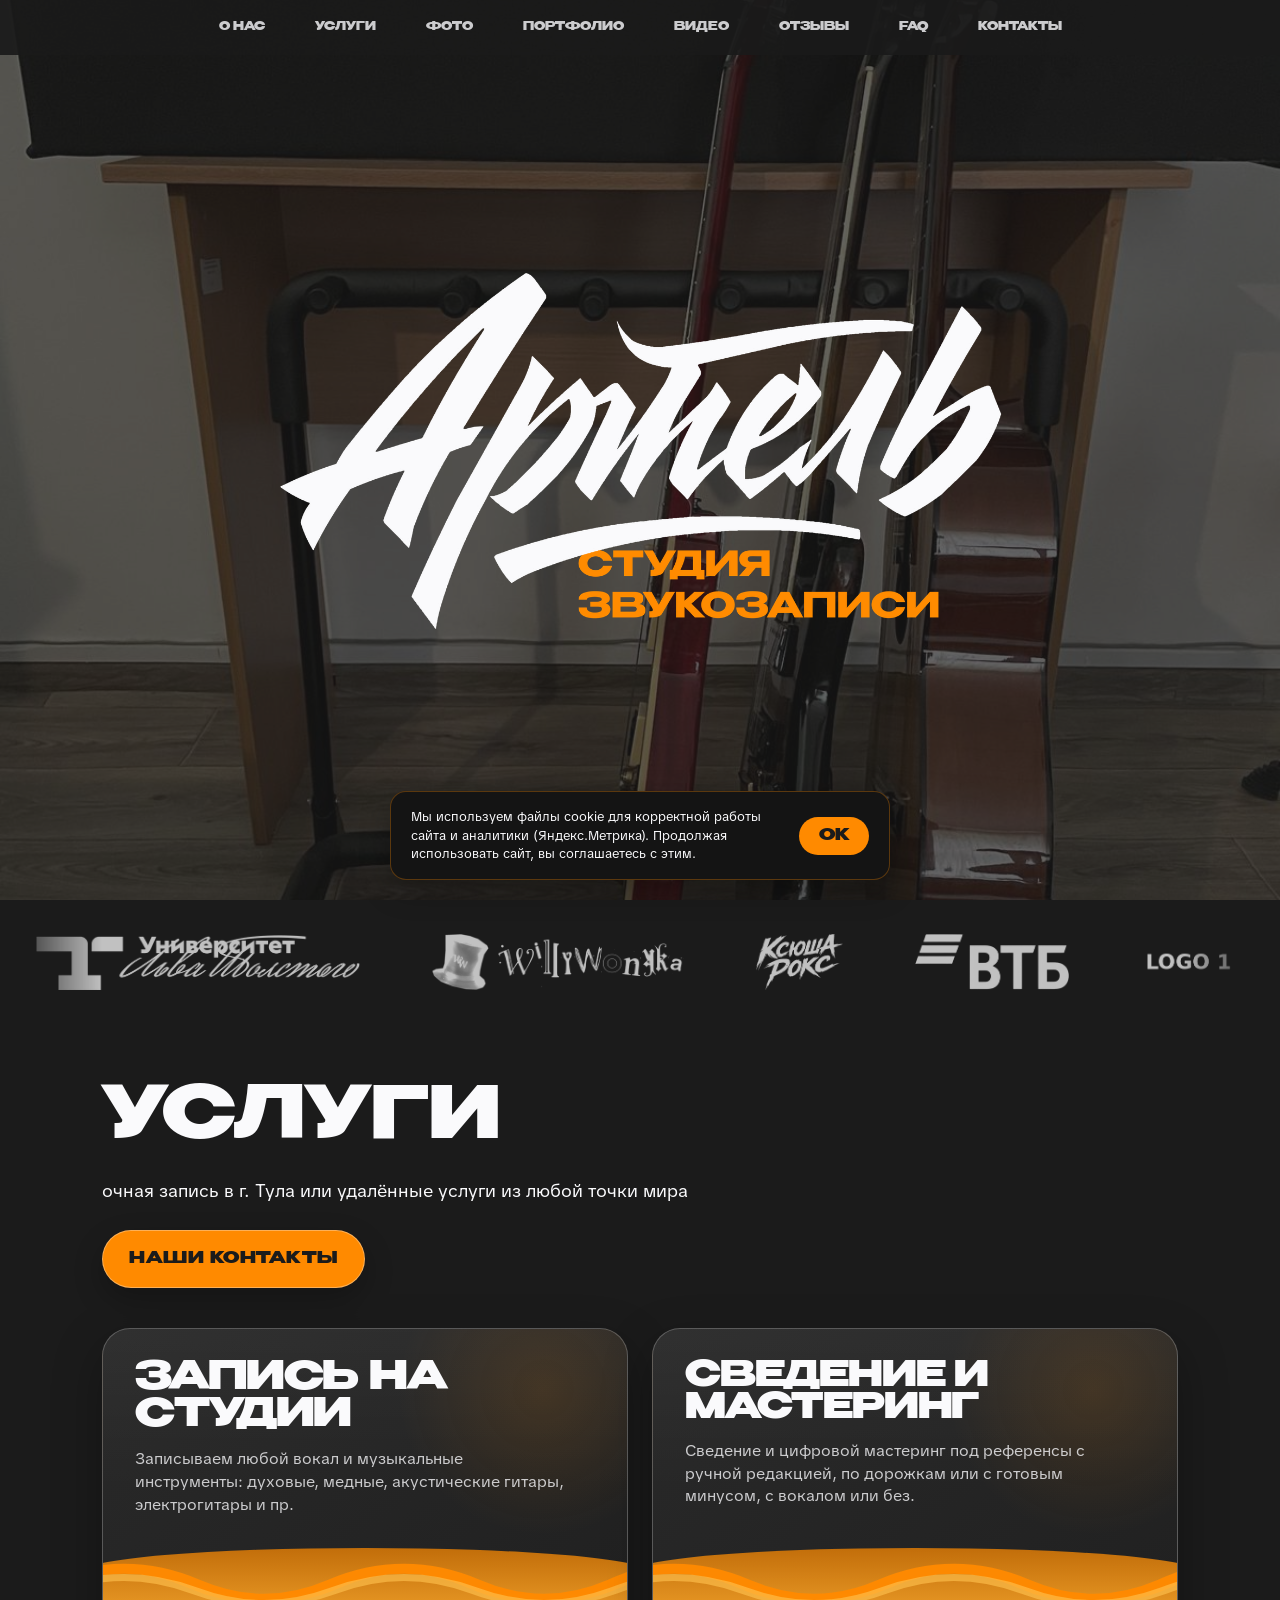
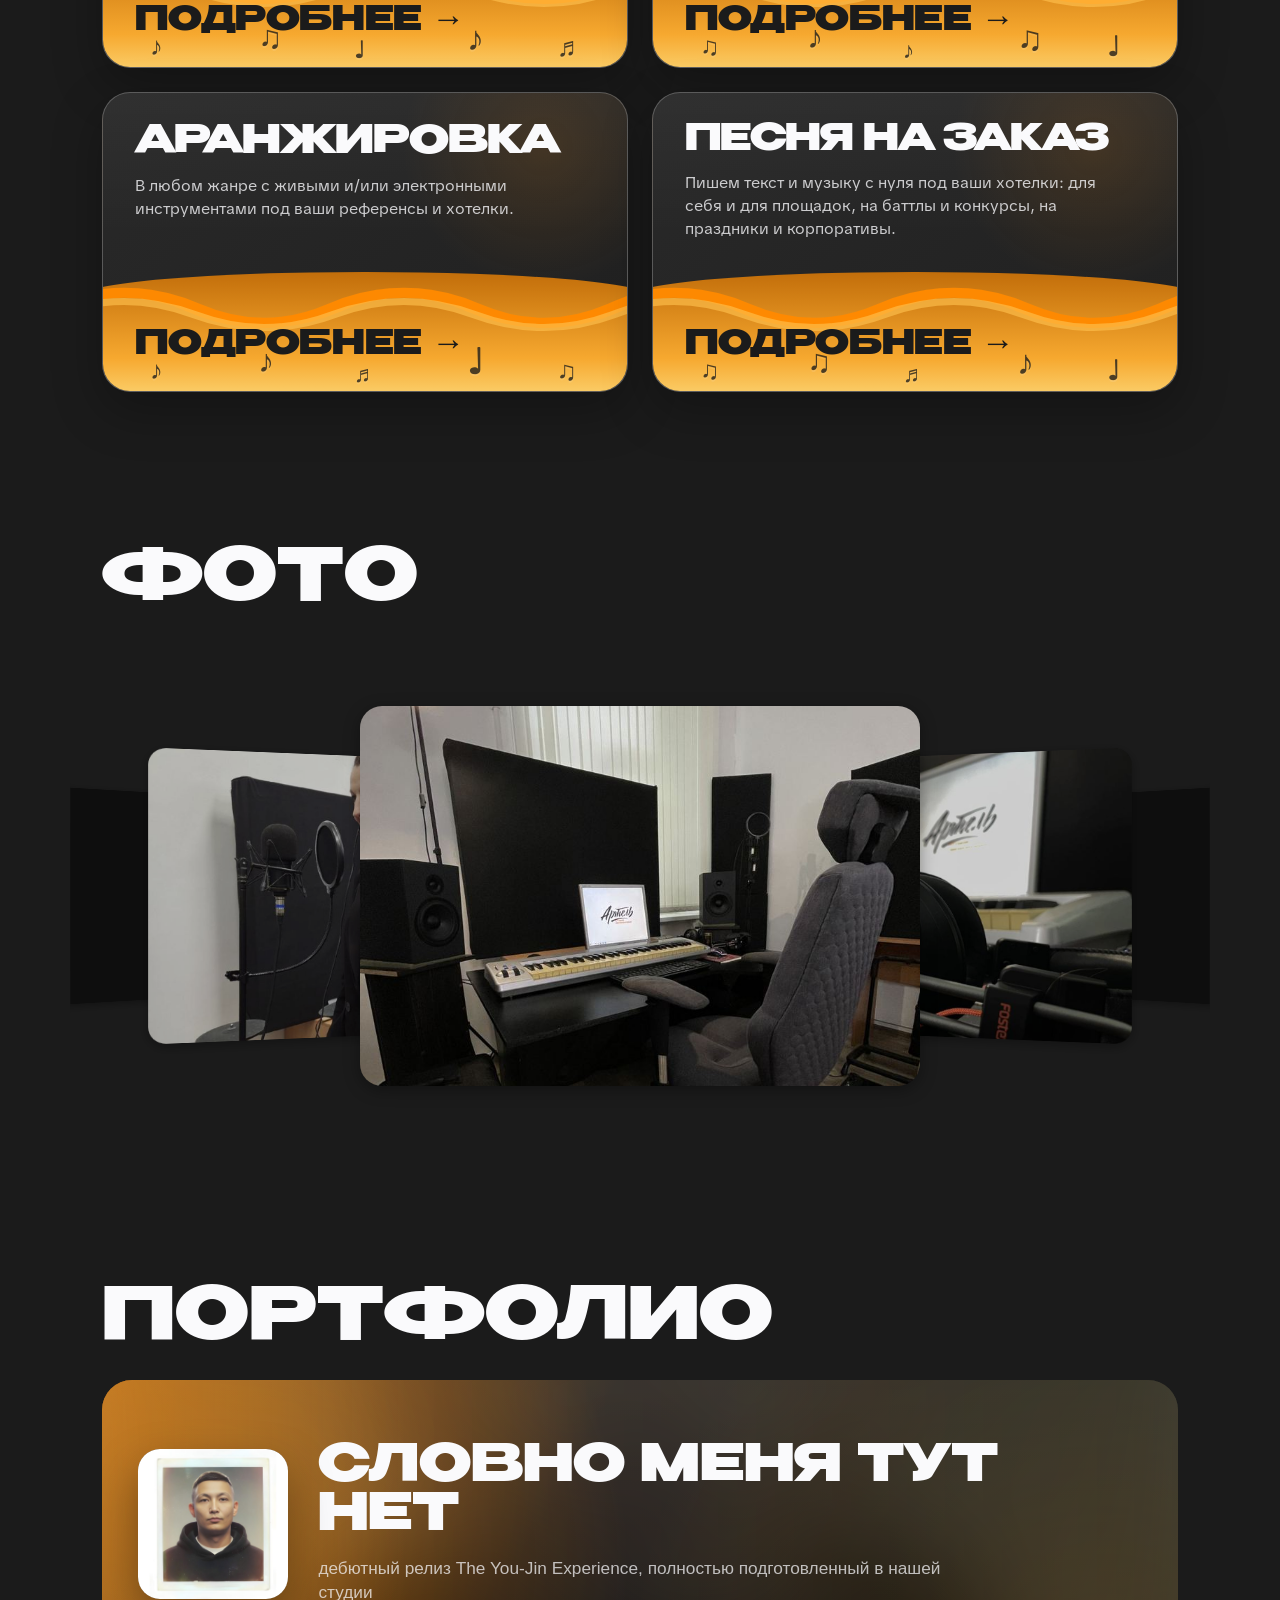
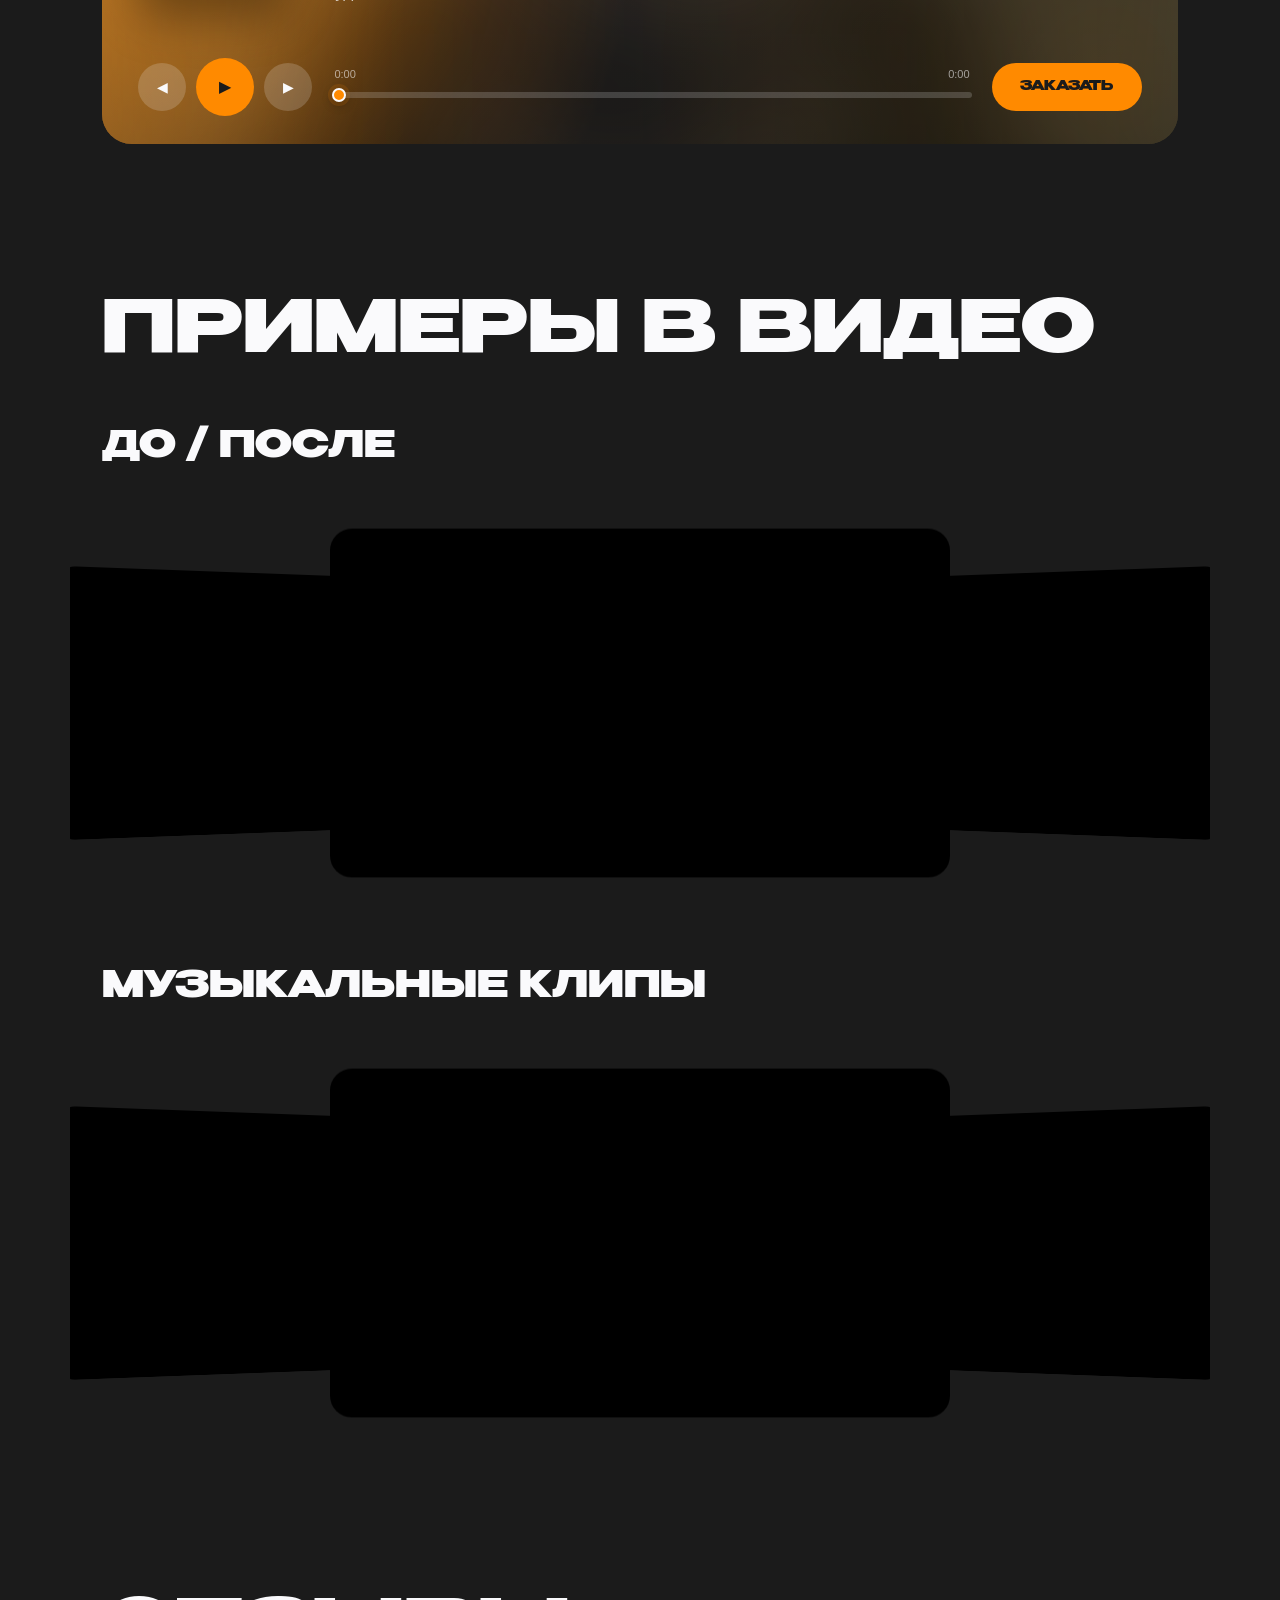
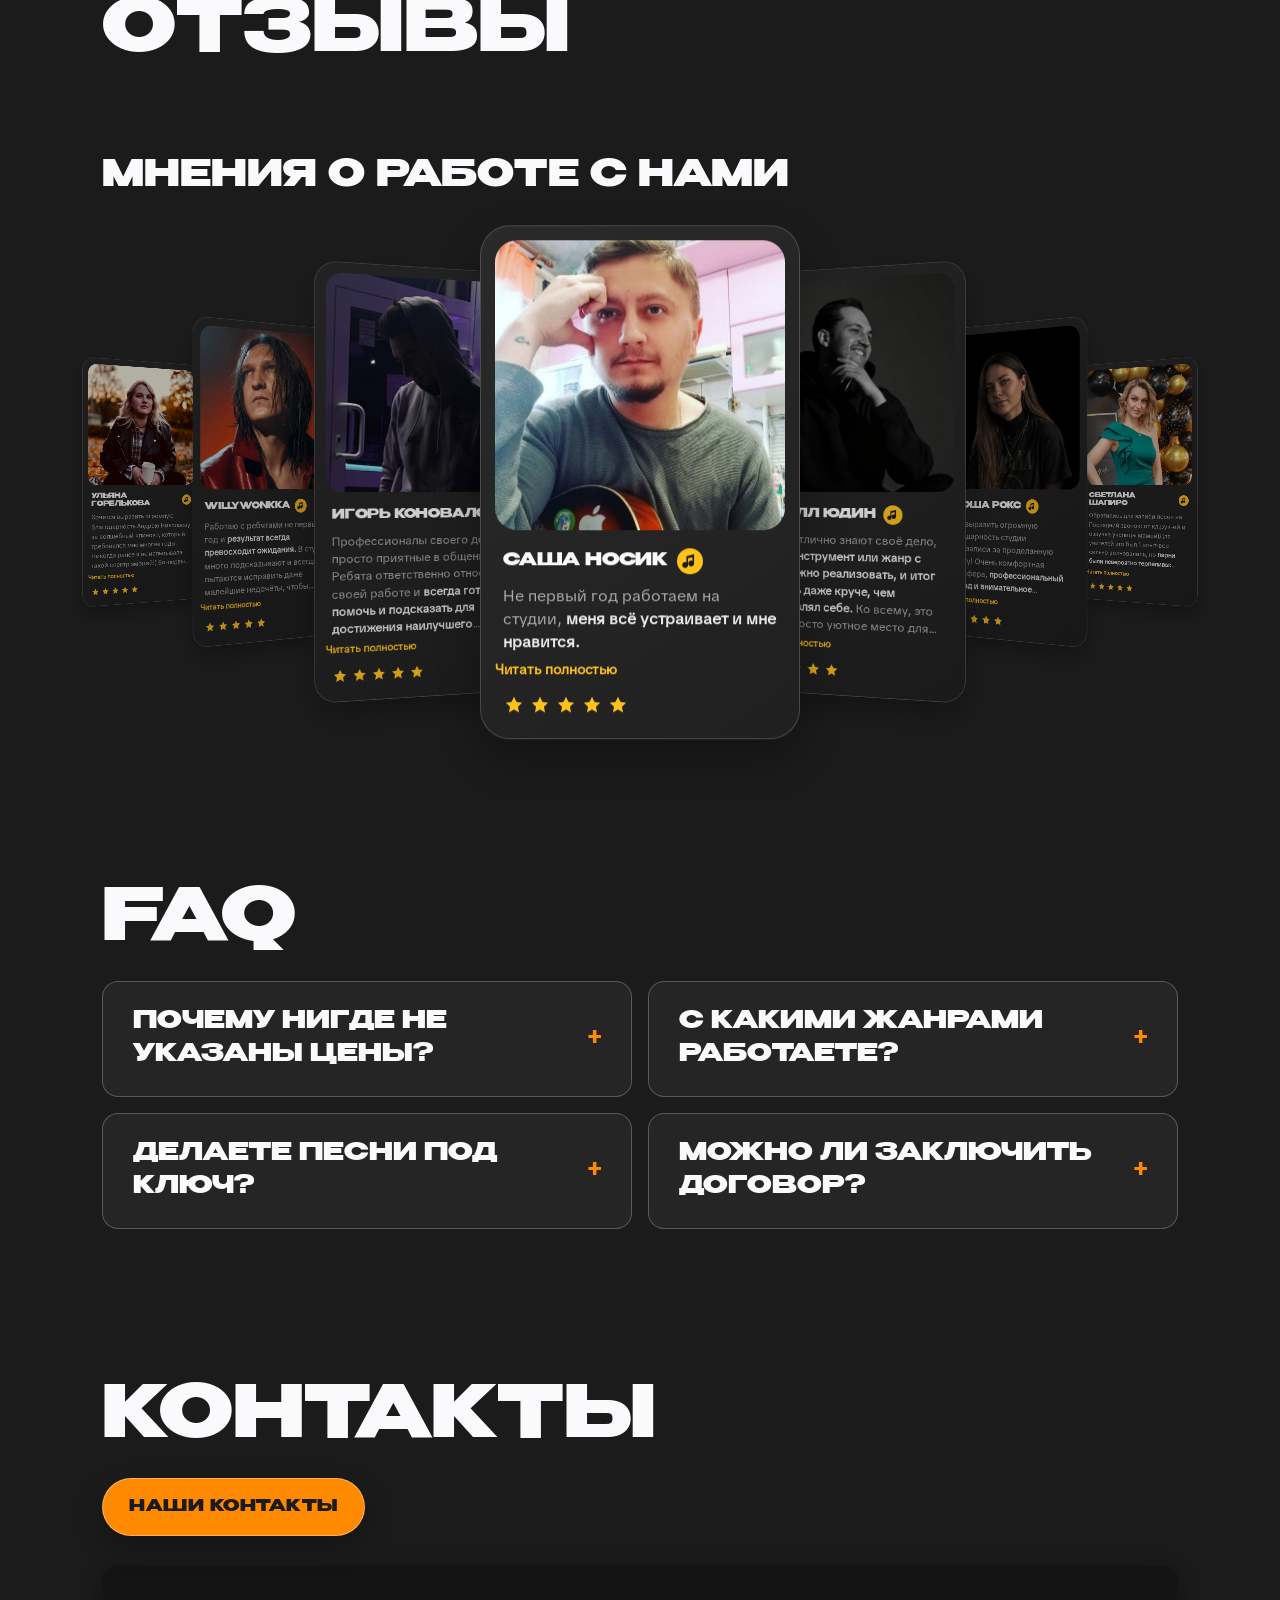
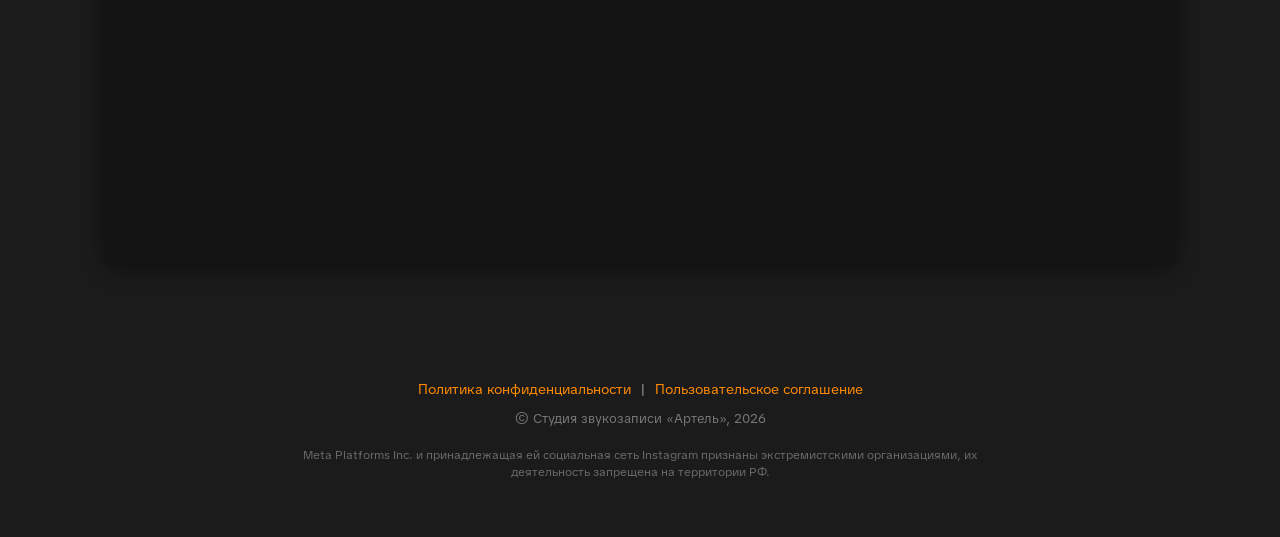
==== index.html @ 9a72ad77 "Фон — слайдер фото вместо видео; аудио грузится только по нажатию; убраны бесконечные анимации свече" ====
<!DOCTYPE html>
<html lang="ru">
<head>
    <meta charset="UTF-8">
    <link rel="icon" type="image/png" href="favicon.png">
    <meta name="viewport" content="width=device-width, initial-scale=1.0">
    
    <title>«Артель» | Студия звукозаписи в Туле — запись, сведение, аранжировка</title>
    <meta name="description" content="Профессиональная студия звукозаписи «Артель» в Туле. Услуги: запись вокала и инструментов, сведение, цифровой мастеринг, аранжировки, песни под ключ. Работаем с 2010 года." />
    <link rel="canonical" href="https://artel-sound.ru/" />

    <meta property="og:title" content="«Артель» | Студия звукозаписи" />
    <meta property="og:description" content="Запись, сведение, цифровой мастеринг, аранжировки и песни под ключ" />
    <meta property="og:image" content="https://artel-sound.ru/assets/img/og-image.jpg" />
    <meta property="og:url" content="https://artel-sound.ru" />
    <meta property="og:type" content="website" />
    <meta property="og:site_name" content="«Артель» | Студия звукозаписи" />
    
    <link rel="stylesheet" href="styles.css?v=20261027b">

    <script type="text/javascript">
        function loadYandexMetrika() {
            (function(m,e,t,r,i,k,a){
                m[i]=m[i]||function(){(m[i].a=m[i].a||[]).push(arguments)};
                m[i].l=1*new Date();
                for (var j = 0; j < document.scripts.length; j++) {if (document.scripts[j].src === r) { return; }}
                k=e.createElement(t),a=e.getElementsByTagName(t)[0],k.async=1,k.src=r,a.parentNode.insertBefore(k,a)
            })(window, document,'script','https://mc.yandex.ru/metrika/tag.js?id=109056207', 'ym');

            ym(109056207, 'init', {ssr:true, webvisor:true, clickmap:true, ecommerce:"dataLayer", referrer: document.referrer, url: location.href, accurateTrackBounce:true, trackLinks:true});
        }
    </script>
    <noscript><div><img src="https://mc.yandex.ru/watch/109056207" style="position:absolute; left:-9999px;" alt="" /></div></noscript>

    <script type="application/ld+json">
    {
      "@context": "https://schema.org",
      "@type": "MusicVenue",
      "name": "Студия звукозаписи «Артель»",
      "description": "Запись вокала и инструментов, сведение, цифровой мастеринг, аранжировки и песни под ключ в Туле.",
      "url": "https://artel-sound.ru",
      "telephone": "+7 (980) 723-23-88",
      "address": {
        "@type": "PostalAddress",
        "addressLocality": "Тула",
        "addressCountry": "RU"
      },
      "priceRange": "₽₽",
      "sameAs": [
        "https://vk.ru/studio_artel_tula",
        "https://www.instagram.com/studio_artel_tula/",
        "https://www.youtube.com/@studio_artel_tula",
        "https://rutube.ru/channel/81429966/"
      ],
      "openingHours": "Mo-Su 09:00-21:00"
    }
    </script>
</head>
<body>
<div class="site-bg-slider" aria-hidden="true"></div>
<div class="site-background-overlay" aria-hidden="true"></div>

<header class="header">
    <div class="header-gradient"></div>
    <div class="burger">☰</div>
    <nav>
        <a href="#aboutme">О НАС</a>
        <a href="#services">УСЛУГИ</a>
        <a href="#photo">ФОТО</a>
        <a href="#portfolio">ПОРТФОЛИО</a>
        <a href="#video">ВИДЕО</a>
        <a href="#reviews">ОТЗЫВЫ</a>
        <a href="#faq">FAQ</a>
        <a href="#contacts">КОНТАКТЫ</a>
    </nav>
</header>

<section id="aboutme" class="hero">
  <img src="assets/logo.png" class="hero-logo" alt="Артель — студия звукозаписи">
  <div class="hero-overlay"></div>


  <div class="hero-bottom-gradient"></div>
</section>

<section class="logos-strip" aria-label="Нам доверяют">
  <div class="logos-marquee">
    <div class="logos-track">
      <div class="logos-set"><img src="assets/img/logos/logo11.png" alt="Университет Льва Толстого" loading="lazy" decoding="async"><img src="assets/img/logos/logo12.png?v=2" alt="WillyWonkka" loading="lazy" decoding="async"><img src="assets/img/logos/logo13.png" alt="Ксюша Рокс" loading="lazy" decoding="async"><img src="assets/img/logos/logo14.png" alt="ВТБ" loading="lazy" decoding="async"><img src="assets/img/logos/logo1.png" alt="Логотип клиента 1" loading="lazy" decoding="async"><img src="assets/img/logos/logo2.png" alt="Логотип клиента 2" loading="lazy" decoding="async"><img src="assets/img/logos/logo3.png" alt="Логотип клиента 3" loading="lazy" decoding="async"><img src="assets/img/logos/logo4.png" alt="Логотип клиента 4" loading="lazy" decoding="async"><img src="assets/img/logos/logo5.png" alt="Логотип клиента 5" loading="lazy" decoding="async"><img src="assets/img/logos/logo6.png" alt="Логотип клиента 6" loading="lazy" decoding="async"><img src="assets/img/logos/logo7.png" alt="Логотип клиента 7" loading="lazy" decoding="async"><img src="assets/img/logos/logo8.png" alt="Логотип клиента 8" loading="lazy" decoding="async"><img src="assets/img/logos/logo9.png" alt="Логотип клиента 9" loading="lazy" decoding="async"><img src="assets/img/logos/logo10.png" alt="Логотип клиента 10" loading="lazy" decoding="async"></div>
      <div class="logos-set" aria-hidden="true"><img src="assets/img/logos/logo11.png" alt="" loading="lazy" decoding="async"><img src="assets/img/logos/logo12.png?v=2" alt="" loading="lazy" decoding="async"><img src="assets/img/logos/logo13.png" alt="" loading="lazy" decoding="async"><img src="assets/img/logos/logo14.png" alt="" loading="lazy" decoding="async"><img src="assets/img/logos/logo1.png" alt="" loading="lazy" decoding="async"><img src="assets/img/logos/logo2.png" alt="" loading="lazy" decoding="async"><img src="assets/img/logos/logo3.png" alt="" loading="lazy" decoding="async"><img src="assets/img/logos/logo4.png" alt="" loading="lazy" decoding="async"><img src="assets/img/logos/logo5.png" alt="" loading="lazy" decoding="async"><img src="assets/img/logos/logo6.png" alt="" loading="lazy" decoding="async"><img src="assets/img/logos/logo7.png" alt="" loading="lazy" decoding="async"><img src="assets/img/logos/logo8.png" alt="" loading="lazy" decoding="async"><img src="assets/img/logos/logo9.png" alt="" loading="lazy" decoding="async"><img src="assets/img/logos/logo10.png" alt="" loading="lazy" decoding="async"></div>
      <div class="logos-set" aria-hidden="true"><img src="assets/img/logos/logo11.png" alt="" loading="lazy" decoding="async"><img src="assets/img/logos/logo12.png?v=2" alt="" loading="lazy" decoding="async"><img src="assets/img/logos/logo13.png" alt="" loading="lazy" decoding="async"><img src="assets/img/logos/logo14.png" alt="" loading="lazy" decoding="async"><img src="assets/img/logos/logo1.png" alt="" loading="lazy" decoding="async"><img src="assets/img/logos/logo2.png" alt="" loading="lazy" decoding="async"><img src="assets/img/logos/logo3.png" alt="" loading="lazy" decoding="async"><img src="assets/img/logos/logo4.png" alt="" loading="lazy" decoding="async"><img src="assets/img/logos/logo5.png" alt="" loading="lazy" decoding="async"><img src="assets/img/logos/logo6.png" alt="" loading="lazy" decoding="async"><img src="assets/img/logos/logo7.png" alt="" loading="lazy" decoding="async"><img src="assets/img/logos/logo8.png" alt="" loading="lazy" decoding="async"><img src="assets/img/logos/logo9.png" alt="" loading="lazy" decoding="async"><img src="assets/img/logos/logo10.png" alt="" loading="lazy" decoding="async"></div>
      <div class="logos-set" aria-hidden="true"><img src="assets/img/logos/logo11.png" alt="" loading="lazy" decoding="async"><img src="assets/img/logos/logo12.png?v=2" alt="" loading="lazy" decoding="async"><img src="assets/img/logos/logo13.png" alt="" loading="lazy" decoding="async"><img src="assets/img/logos/logo14.png" alt="" loading="lazy" decoding="async"><img src="assets/img/logos/logo1.png" alt="" loading="lazy" decoding="async"><img src="assets/img/logos/logo2.png" alt="" loading="lazy" decoding="async"><img src="assets/img/logos/logo3.png" alt="" loading="lazy" decoding="async"><img src="assets/img/logos/logo4.png" alt="" loading="lazy" decoding="async"><img src="assets/img/logos/logo5.png" alt="" loading="lazy" decoding="async"><img src="assets/img/logos/logo6.png" alt="" loading="lazy" decoding="async"><img src="assets/img/logos/logo7.png" alt="" loading="lazy" decoding="async"><img src="assets/img/logos/logo8.png" alt="" loading="lazy" decoding="async"><img src="assets/img/logos/logo9.png" alt="" loading="lazy" decoding="async"><img src="assets/img/logos/logo10.png" alt="" loading="lazy" decoding="async"></div>
      <div class="logos-set" aria-hidden="true"><img src="assets/img/logos/logo11.png" alt="" loading="lazy" decoding="async"><img src="assets/img/logos/logo12.png?v=2" alt="" loading="lazy" decoding="async"><img src="assets/img/logos/logo13.png" alt="" loading="lazy" decoding="async"><img src="assets/img/logos/logo14.png" alt="" loading="lazy" decoding="async"><img src="assets/img/logos/logo1.png" alt="" loading="lazy" decoding="async"><img src="assets/img/logos/logo2.png" alt="" loading="lazy" decoding="async"><img src="assets/img/logos/logo3.png" alt="" loading="lazy" decoding="async"><img src="assets/img/logos/logo4.png" alt="" loading="lazy" decoding="async"><img src="assets/img/logos/logo5.png" alt="" loading="lazy" decoding="async"><img src="assets/img/logos/logo6.png" alt="" loading="lazy" decoding="async"><img src="assets/img/logos/logo7.png" alt="" loading="lazy" decoding="async"><img src="assets/img/logos/logo8.png" alt="" loading="lazy" decoding="async"><img src="assets/img/logos/logo9.png" alt="" loading="lazy" decoding="async"><img src="assets/img/logos/logo10.png" alt="" loading="lazy" decoding="async"></div>
      <div class="logos-set" aria-hidden="true"><img src="assets/img/logos/logo11.png" alt="" loading="lazy" decoding="async"><img src="assets/img/logos/logo12.png?v=2" alt="" loading="lazy" decoding="async"><img src="assets/img/logos/logo13.png" alt="" loading="lazy" decoding="async"><img src="assets/img/logos/logo14.png" alt="" loading="lazy" decoding="async"><img src="assets/img/logos/logo1.png" alt="" loading="lazy" decoding="async"><img src="assets/img/logos/logo2.png" alt="" loading="lazy" decoding="async"><img src="assets/img/logos/logo3.png" alt="" loading="lazy" decoding="async"><img src="assets/img/logos/logo4.png" alt="" loading="lazy" decoding="async"><img src="assets/img/logos/logo5.png" alt="" loading="lazy" decoding="async"><img src="assets/img/logos/logo6.png" alt="" loading="lazy" decoding="async"><img src="assets/img/logos/logo7.png" alt="" loading="lazy" decoding="async"><img src="assets/img/logos/logo8.png" alt="" loading="lazy" decoding="async"><img src="assets/img/logos/logo9.png" alt="" loading="lazy" decoding="async"><img src="assets/img/logos/logo10.png" alt="" loading="lazy" decoding="async"></div>
    </div>
  </div>
</section>

<section id="services" class="studio">
<h2>УСЛУГИ</h2>
<p class="studio-sub">
очная запись в г. Тула или удалённые услуги из любой точки мира
</p>

<div class="contact-order">
  <button class="contact-order-button" type="button" aria-expanded="false" aria-controls="contactOrderSocials1">НАШИ КОНТАКТЫ</button>
  <div class="contact-order-socials" id="contactOrderSocials1" aria-hidden="true">
    <a class="contact-order-social" href="tel:+79807232388" aria-label="Позвонить"><img src="assets/icons/phone.png" alt="Позвонить"></a>
    <a class="contact-order-social" href="https://vk.ru/studio_artel_tula?utm_source=site" target="_blank" rel="noopener" aria-label="ВКонтакте"><img src="assets/icons/vk.png" alt="ВКонтакте"></a>
    <a class="contact-order-social" href="https://rutube.ru/channel/81429966/?utm_source=site" target="_blank" rel="noopener" aria-label="RUTUBE"><img src="assets/icons/rutube.png" alt="RUTUBE"></a>
    <a class="contact-order-social" href="https://t.me/studio_artel_tula?utm_source=site" target="_blank" rel="noopener" aria-label="Telegram"><img src="assets/icons/telegram.png" alt="Telegram"></a>
    <a class="contact-order-social" href="https://www.youtube.com/@studio_artel_tula?utm_source=site" target="_blank" rel="noopener" aria-label="YouTube"><img src="assets/icons/youtube.png" alt="YouTube"></a>
    <a class="contact-order-social" href="https://www.instagram.com/studio_artel_tula/?utm_source=site" target="_blank" rel="noopener" aria-label="Instagram"><img src="assets/icons/instagram.png" alt="Instagram"></a>
  </div>
</div>

<div class="music-cards">
<article class="music-card">
<div class="music-card-copy">
<h3>ЗАПИСЬ НА СТУДИИ</h3>
<p>Записываем любой вокал и музыкальные инструменты: духовые, медные, акустические гитары, электрогитары и пр.</p>
</div>
<a class="music-card-price music-card-price-text music-card-more" href="record.html" target="_blank" rel="noopener">ПОДРОБНЕЕ</a>
<div class="music-music-bed music-music-bed-one" aria-hidden="true">
  <svg class="music-sine-wave" viewBox="0 0 1200 260" preserveAspectRatio="none">
    <path d="M0,145 C90,70 180,70 270,145 S450,220 540,145 S720,70 810,145 S990,220 1080,145 S1170,90 1200,135"></path>
    <path class="music-sine-wave-back" d="M0,170 C90,105 180,105 270,170 S450,235 540,170 S720,105 810,170 S990,235 1080,170 S1170,120 1200,155"></path>
  </svg>
  <span class="music-floating-note note-a n1" aria-hidden="true">♪</span><span class="music-floating-note note-b n2" aria-hidden="true">♫</span><span class="music-floating-note note-c n3" aria-hidden="true">♩</span><span class="music-floating-note note-d n4" aria-hidden="true">♪</span><span class="music-floating-note note-e n5" aria-hidden="true">♬</span>
</div>
</article>
<article class="music-card">
<div class="music-card-copy">
<h3>СВЕДЕНИЕ И МАСТЕРИНГ</h3>
<p>Сведение и цифровой мастеринг под референсы с ручной редакцией, по дорожкам или с готовым минусом, с вокалом или без.</p>
</div>
<a class="music-card-price music-card-price-text music-card-more" href="mixing.html" target="_blank" rel="noopener">ПОДРОБНЕЕ</a>
<div class="music-music-bed music-music-bed-two" aria-hidden="true">
  <svg class="music-sine-wave" viewBox="0 0 1200 260" preserveAspectRatio="none">
    <path d="M0,145 C90,70 180,70 270,145 S450,220 540,145 S720,70 810,145 S990,220 1080,145 S1170,90 1200,135"></path>
    <path class="music-sine-wave-back" d="M0,170 C90,105 180,105 270,170 S450,235 540,170 S720,105 810,170 S990,235 1080,170 S1170,120 1200,155"></path>
  </svg>
  <span class="music-floating-note note-a n1" aria-hidden="true">♫</span><span class="music-floating-note note-c n2" aria-hidden="true">♪</span><span class="music-floating-note note-e n3" aria-hidden="true">♩</span><span class="music-floating-note note-b n4" aria-hidden="true">♪</span><span class="music-floating-note note-d n5" aria-hidden="true">♫</span>
</div>
</article>
<article class="music-card">
<div class="music-card-copy">
<h3>АРАНЖИРОВКА</h3>
<p>В любом жанре с живыми и/или электронными инструментами под ваши референсы и хотелки.</p>
</div>
<a class="music-card-price music-card-price-text music-card-more" href="music.html" target="_blank" rel="noopener">ПОДРОБНЕЕ</a>
<div class="music-music-bed music-music-bed-three" aria-hidden="true">
  <svg class="music-sine-wave" viewBox="0 0 1200 260" preserveAspectRatio="none">
    <path d="M0,145 C90,70 180,70 270,145 S450,220 540,145 S720,70 810,145 S990,220 1080,145 S1170,90 1200,135"></path>
    <path class="music-sine-wave-back" d="M0,170 C90,105 180,105 270,170 S450,235 540,170 S720,105 810,170 S990,235 1080,170 S1170,120 1200,155"></path>
  </svg>
  <span class="music-floating-note note-d n1" aria-hidden="true">♩</span><span class="music-floating-note note-a n2" aria-hidden="true">♪</span><span class="music-floating-note note-e n3" aria-hidden="true">♫</span><span class="music-floating-note note-c n4" aria-hidden="true">♬</span><span class="music-floating-note note-b n5" aria-hidden="true">♪</span>
</div>
</article>
<article class="music-card">
<div class="music-card-copy">
<h3>ПЕСНЯ НА ЗАКАЗ</h3>
<p>Пишем текст и музыку с нуля под ваши хотелки: для себя и для площадок, на баттлы и конкурсы, на праздники и корпоративы.</p>
</div>
<a class="music-card-price music-card-price-text music-card-more" href="song.html" target="_blank" rel="noopener">ПОДРОБНЕЕ</a>
<div class="music-music-bed music-music-bed-four" aria-hidden="true">
  <svg class="music-sine-wave" viewBox="0 0 1200 260" preserveAspectRatio="none">
    <path d="M0,145 C90,70 180,70 270,145 S450,220 540,145 S720,70 810,145 S990,220 1080,145 S1170,90 1200,135"></path>
    <path class="music-sine-wave-back" d="M0,170 C90,105 180,105 270,170 S450,235 540,170 S720,105 810,170 S990,235 1080,170 S1170,120 1200,155"></path>
  </svg>
  <span class="music-floating-note note-b n1" aria-hidden="true">♫</span><span class="music-floating-note note-e n2" aria-hidden="true">♩</span><span class="music-floating-note note-d n3" aria-hidden="true">♪</span><span class="music-floating-note note-a n4" aria-hidden="true">♫</span><span class="music-floating-note note-c n5" aria-hidden="true">♬</span>
</div>
</article>
</div>
</section>

<section id="photo" class="studio photo-section">
  <h2>ФОТО</h2>
  <div class="photo-grid" id="photoGrid">
    <div class="gallery-item"><img src="assets/img/photo/thumbs/photo1.jpg" data-full="assets/img/photo/photo1.jpg" alt="Фото студии 1" loading="lazy" decoding="async"></div>
    <div class="gallery-item"><img src="assets/img/photo/thumbs/photo2.jpg" data-full="assets/img/photo/photo2.jpg" alt="Фото студии 2" loading="lazy" decoding="async"></div>
    <div class="gallery-item"><img src="assets/img/photo/thumbs/photo3.jpg" data-full="assets/img/photo/photo3.jpg" alt="Фото студии 3" loading="lazy" decoding="async"></div>
    <div class="gallery-item"><img src="assets/img/photo/thumbs/photo4.jpg" data-full="assets/img/photo/photo4.jpg" alt="Фото студии 4" loading="lazy" decoding="async"></div>
    <div class="gallery-item"><img src="assets/img/photo/thumbs/photo5.jpg" data-full="assets/img/photo/photo5.jpg" alt="Фото студии 5" loading="lazy" decoding="async"></div>
    <div class="gallery-item"><img src="assets/img/photo/thumbs/photo6.jpg" data-full="assets/img/photo/photo6.jpg" alt="Фото студии 6" loading="lazy" decoding="async"></div>
    <div class="gallery-item"><img src="assets/img/photo/thumbs/photo7.jpg" data-full="assets/img/photo/photo7.jpg" alt="Фото студии 7" loading="lazy" decoding="async"></div>
    <div class="gallery-item"><img src="assets/img/photo/thumbs/photo8.jpg" data-full="assets/img/photo/photo8.jpg" alt="Фото студии 8" loading="lazy" decoding="async"></div>
    <div class="gallery-item"><img src="assets/img/photo/thumbs/photo9.jpg" data-full="assets/img/photo/photo9.jpg" alt="Фото студии 9" loading="lazy" decoding="async"></div>
    <div class="gallery-item"><img src="assets/img/photo/thumbs/photo10.jpg" data-full="assets/img/photo/photo10.jpg" alt="Фото студии 10" loading="lazy" decoding="async"></div>
    <div class="gallery-item"><img src="assets/img/photo/thumbs/photo11.jpg" data-full="assets/img/photo/photo11.jpg" alt="Фото студии 11" loading="lazy" decoding="async"></div>
    <div class="gallery-item"><img src="assets/img/photo/thumbs/photo12.jpg" data-full="assets/img/photo/photo12.jpg" alt="Фото студии 12" loading="lazy" decoding="async"></div>
  </div>
</section>

<section id="portfolio" class="studio portfolio-section">
  <h2>ПОРТФОЛИО</h2>

<div class="artel-case-player" data-audio-player>
      <div class="artel-case-player-bg" aria-hidden="true"></div>
      <canvas class="artel-case-visualizer" data-visualizer aria-hidden="true"></canvas>
      <div class="artel-case-player-main">
        <div class="artel-case-cover-wrap">
          <img class="artel-case-cover" data-track-cover alt="Обложка трека" hidden>
        </div>

        <div class="artel-case-copy">
          <strong class="artel-case-title" data-track-title>Добавьте первый трек</strong>
          <p class="artel-case-description" data-track-description>Укажите MP3, название, описание кейса и квадратную обложку.</p>
        </div>
      </div>

      <div class="artel-case-controls">
        <div class="artel-case-buttons">
          <button class="artel-case-btn" type="button" data-action="prev" aria-label="Предыдущий трек">◀︎</button>
          <button class="artel-case-btn artel-case-play" type="button" data-action="play" aria-label="Воспроизвести">▶︎</button>
          <button class="artel-case-btn" type="button" data-action="next" aria-label="Следующий трек">▶︎</button>
        </div>

        <div class="artel-case-progress-wrap">
          <div class="artel-case-progress-top">
            <span data-current-time>0:00</span>
            <span data-duration>0:00</span>
          </div>
          <input class="artel-case-progress" data-progress type="range" min="0" max="100" value="0" step="0.1" aria-label="Позиция воспроизведения">
        </div>

        <a class="artel-case-order" href="#contacts">ЗАКАЗАТЬ</a>
      </div>

      <audio data-audio preload="none"></audio>
    </div>
</section>

<section id="video" class="studio video-examples-section">
  <h2>ПРИМЕРЫ В ВИДЕО</h2>

  <h3 class="video-subheading">ДО / ПОСЛЕ</h3>
  
  <div class="video-grid">
    <div class="card media-card">
      <div class="media" style="aspect-ratio: 16/9; overflow: hidden; background: #000;">
        <iframe 
          src="https://vk.com/video_ext.php?oid=-229378378&id=456239018&hash=b56d140fa760bc56&hd=4"
          style="width:100%; height:100%; border:0;"
          allow="autoplay; encrypted-media; fullscreen; picture-in-picture; screen-wake-lock;"
          frameborder="0"
          allowfullscreen
          loading="lazy"
        ></iframe>
      </div>
      <h3>ПОП-ТРЕК</h3>
      <p>пример тюнинга вокала</p>
    </div>
    <div class="card media-card">
      <div class="media" style="aspect-ratio: 16/9; overflow: hidden; background: #000;">
        <iframe 
          src="https://vk.com/video_ext.php?oid=-229378378&id=456239019&hash=003deaa9dd0492c7&hd=4"
          style="width:100%; height:100%; border:0;"
          allow="autoplay; encrypted-media; fullscreen; picture-in-picture; screen-wake-lock;"
          frameborder="0"
          allowfullscreen
          loading="lazy"
        ></iframe>
      </div>
      <h3>ПЕСНЯ НА СВАДЬБУ</h3>
      <p>пример сведения песни на свадьбу</p>
    </div>
    <div class="card media-card">
      <div class="media" style="aspect-ratio: 16/9; overflow: hidden; background: #000;">
        <iframe src="https://vk.com/video_ext.php?oid=-229378378&id=456239022&hash=52f53dc1f92c5fae&hd=4" 
                style="width:100%; height:100%; border:0;"
                allow="autoplay; encrypted-media; fullscreen; picture-in-picture; screen-wake-lock;" 
                allowfullscreen 
                loading="lazy"></iframe>
      </div>
      <h3>ЧИСТКА ГОЛОСА ДЛЯ ВИДЕО</h3>
      <p>пример чистки голоса для видео от шумов и эхо</p>
    </div>
    <div class="card media-card">
      <div class="media" style="aspect-ratio: 16/9; overflow: hidden; background: #000;">
        <iframe src="https://vk.com/video_ext.php?oid=-229378378&id=456239021&hash=c5ee6abb9edb3f3f&hd=4" 
                style="width:100%; height:100%; border:0;"
                allow="autoplay; encrypted-media; fullscreen; picture-in-picture; screen-wake-lock;" 
                allowfullscreen 
                loading="lazy"></iframe>
      </div>
      <h3>РЭП-ТРЕК</h3>
      <p>пример тюнинга вокала и сведения рэпа</p>
    </div>
    <div class="card media-card">
      <div class="media" style="aspect-ratio: 16/9; overflow: hidden; background: #000;">
        <iframe src="https://vk.com/video_ext.php?oid=-229378378&id=456239023&hash=10e33a56b7c02353&hd=4" 
                style="width:100%; height:100%; border:0;"
                allow="autoplay; encrypted-media; fullscreen; picture-in-picture; screen-wake-lock;" 
                allowfullscreen 
                loading="lazy"></iframe>
      </div>
      <h3>ПЕСНЯ НА 9 МАЯ</h3>
      <p>пример сведения военной песни на корпоратив</p>
    </div>
    
    <div class="card media-card">
      <div class="media" style="aspect-ratio: 16/9; overflow: hidden; background: #000;">
        <iframe src="https://vk.com/video_ext.php?oid=-229378378&id=456239027&hash=f6919f9e5010b61c&hd=4" 
                style="width:100%; height:100%; border:0;"
                allow="autoplay; encrypted-media; fullscreen; picture-in-picture; screen-wake-lock;" 
                allowfullscreen 
                loading="lazy"></iframe>
      </div>
      <h3>DEEP HOUSE</h3>
      <p>пример аранжировки и сведения в стиле deep house</p>
    </div>
  </div>

  <h3 class="video-subheading" style="margin-top: 60px;">МУЗЫКАЛЬНЫЕ КЛИПЫ</h3>

  
  <div class="video-grid">
    <div class="card media-card">
      <div class="media" style="aspect-ratio: 16/9; overflow: hidden; background: #000;">
        <iframe src="https://vk.com/video_ext.php?oid=-229378378&id=456239087&hash=dab638f5b9341c9d&hd=3" 
                style="width:100%; height:100%; border:0;"
                allow="autoplay; encrypted-media; fullscreen; picture-in-picture; screen-wake-lock;" 
                allowfullscreen 
                loading="lazy"></iframe>
      </div>
      <h3>АНДРЕЙ ТРАБЛ — Дело нескольких минут</h3>
      <p>клип на трек 3 раунда 17 независимого баттла</p>
    </div>
    <div class="card media-card">
      <div class="media" style="aspect-ratio: 16/9; overflow: hidden; background: #000;">
        <iframe src="https://vk.com/video_ext.php?oid=-229378378&id=456239088&hash=cc88788784f8f29c&hd=3" 
                style="width:100%; height:100%; border:0;"
                allow="autoplay; encrypted-media; fullscreen; picture-in-picture; screen-wake-lock;" 
                allowfullscreen 
                loading="lazy"></iframe>
      </div>
      <h3>R1FMABES — КУБОК МЦ SURVIVAL (MAIN EVENT)</h3>
      <p>сводили Владу раунд против SECTOR</p>
    </div>
    <div class="card media-card">
      <div class="media" style="aspect-ratio: 16/9; overflow: hidden; background: #000;">
        <iframe src="https://vk.com/video_ext.php?oid=-229378378&id=456239089&hash=ec18791168e3afab&hd=3" 
                style="width:100%; height:100%; border:0;"
                allow="autoplay; encrypted-media; fullscreen; picture-in-picture; screen-wake-lock;" 
                allowfullscreen 
                loading="lazy"></iframe>
      </div>
      <h3>Университет Льва Толстого</h3>
      <p>делали поздравление с 8 марта ребятам из родного педа</p>
    </div>
    <div class="card media-card">
      <div class="media" style="aspect-ratio: 16/9; overflow: hidden; background: #000;">
        <iframe src="https://vk.com/video_ext.php?oid=-229378378&id=456239090&hash=c040cf8e390e4d54&hd=3" 
                style="width:100%; height:100%; border:0;"
                allow="autoplay; encrypted-media; fullscreen; picture-in-picture; screen-wake-lock;" 
                allowfullscreen 
                loading="lazy"></iframe>
      </div>
      <h3>sashaspoke — CODE: END</h3>
      <p>сведение для экранизации сингла Саши</p>
    </div>
    <div class="card media-card">
      <div class="media" style="aspect-ratio: 16/9; overflow: hidden; background: #000;">
        <iframe src="https://vk.com/video_ext.php?oid=-229378378&id=456239091&hash=8602bdcc2186df25&hd=3" 
                style="width:100%; height:100%; border:0;"
                allow="autoplay; encrypted-media; fullscreen; picture-in-picture; screen-wake-lock;" 
                allowfullscreen 
                loading="lazy"></iframe>
      </div>
      <h3>HEHAWATYCA — SHOOTER</h3>
      <p>cведение для экранизации сингла пацанов</p>
    </div>
    <div class="card media-card">
      <div class="media" style="aspect-ratio: 16/9; overflow: hidden; background: #000;">
        <iframe src="https://vk.com/video_ext.php?oid=-229378378&id=456239092&hash=40850d298d46e4c0&hd=3" 
                style="width:100%; height:100%; border:0;"
                allow="autoplay; encrypted-media; fullscreen; picture-in-picture; screen-wake-lock;" 
                allowfullscreen 
                loading="lazy"></iframe>
      </div>
      <h3>INSTAGIRLS</h3>
      <p>запись и обработка дикторского голоса для онлайн-конкурса</p>
    </div>
  </div>
</section>

<section class="studio" id="reviews">
<h2>ОТЗЫВЫ</h2>

<h3 class="video-subheading rc-heading">МНЕНИЯ О РАБОТЕ С НАМИ</h3>
<div class="cf cf-reviews" data-gap="74">
  <div class="cf-track">
    <article class="rc-card cf-item">
      <img class="rc-photo" src="assets/img/reviews/review1.jpg?v=3" alt="Фото клиента 1" loading="lazy" decoding="async">
      <h3 class="rc-name">Ульяна Горелькова <svg class="rc-note" viewBox="0 0 24 24" aria-hidden="true"><circle cx="12" cy="12" r="12" fill="#ffc21a"/><path d="M15.8 5.5v8.6a2.7 2.7 0 1 1-1.5-2.4V8.3l-4.1 1v6.2a2.7 2.7 0 1 1-1.5-2.4V7.3Z" fill="#1b1b1b"/></svg></h3>
      <p class="rc-text">Хочется выразить огромную благодарность Андрею Николаеву за волшебный «пинок», который требовался мне многие годы. Никогда ранее я не испытывала такой спектр эмоций!) Во-первых, я написала песню, да, сама. Но я умею играть только на клавишах, а мне нужна была аранжировка. <b>Полнейшие гении в лице Андрея и Евгения написали мне музыку с нуля!</b> Ещё находясь на студии, я была в потрясении от того, что происходит, потому что музыка появилась у меня буквально на глазах, учитывая то, что я понятия не имела о том, чего мне хочется слышать в принципе. Во-вторых, атмосфера во время записи. Представьте себе, что вы заходите в гости к лучшим друзьям, которые поддержат и помогут, и словом, и делом. Советую смело обращаться в «Артель», потому что нигде вы такого больше не найдёте. Это я вам говорю. Большое спасибо ребятам за возможность снова почувствовать себя маленькой девочкой, которая написала стихи и хотела воплотить их во что-то дельное. 🫱‍🫲</p>
      <div class="rc-stars" aria-label="Оценка 5 из 5"><svg viewBox="0 0 24 24" aria-hidden="true"><path d="m12 2.8 2.7 5.7 6.2.8-4.6 4.3 1.2 6.2L12 16.7 6.5 19.8l1.2-6.2L3.1 9.3l6.2-.8Z"/></svg><svg viewBox="0 0 24 24" aria-hidden="true"><path d="m12 2.8 2.7 5.7 6.2.8-4.6 4.3 1.2 6.2L12 16.7 6.5 19.8l1.2-6.2L3.1 9.3l6.2-.8Z"/></svg><svg viewBox="0 0 24 24" aria-hidden="true"><path d="m12 2.8 2.7 5.7 6.2.8-4.6 4.3 1.2 6.2L12 16.7 6.5 19.8l1.2-6.2L3.1 9.3l6.2-.8Z"/></svg><svg viewBox="0 0 24 24" aria-hidden="true"><path d="m12 2.8 2.7 5.7 6.2.8-4.6 4.3 1.2 6.2L12 16.7 6.5 19.8l1.2-6.2L3.1 9.3l6.2-.8Z"/></svg><svg viewBox="0 0 24 24" aria-hidden="true"><path d="m12 2.8 2.7 5.7 6.2.8-4.6 4.3 1.2 6.2L12 16.7 6.5 19.8l1.2-6.2L3.1 9.3l6.2-.8Z"/></svg></div>
    </article>
    <article class="rc-card cf-item">
      <img class="rc-photo" src="assets/img/reviews/review2.jpg?v=2" alt="Фото клиента 2" loading="lazy" decoding="async">
      <h3 class="rc-name">WillyWonkka <svg class="rc-note" viewBox="0 0 24 24" aria-hidden="true"><circle cx="12" cy="12" r="12" fill="#ffc21a"/><path d="M15.8 5.5v8.6a2.7 2.7 0 1 1-1.5-2.4V8.3l-4.1 1v6.2a2.7 2.7 0 1 1-1.5-2.4V7.3Z" fill="#1b1b1b"/></svg></h3>
      <p class="rc-text">Работаю с ребятами не первый год и <b>результат всегда превосходит ожидания.</b> В студии много подсказывают и всегда пытаются исправить даже малейшие недочёты, чтобы конечный результат был максимального уровня</p>
      <div class="rc-stars" aria-label="Оценка 5 из 5"><svg viewBox="0 0 24 24" aria-hidden="true"><path d="m12 2.8 2.7 5.7 6.2.8-4.6 4.3 1.2 6.2L12 16.7 6.5 19.8l1.2-6.2L3.1 9.3l6.2-.8Z"/></svg><svg viewBox="0 0 24 24" aria-hidden="true"><path d="m12 2.8 2.7 5.7 6.2.8-4.6 4.3 1.2 6.2L12 16.7 6.5 19.8l1.2-6.2L3.1 9.3l6.2-.8Z"/></svg><svg viewBox="0 0 24 24" aria-hidden="true"><path d="m12 2.8 2.7 5.7 6.2.8-4.6 4.3 1.2 6.2L12 16.7 6.5 19.8l1.2-6.2L3.1 9.3l6.2-.8Z"/></svg><svg viewBox="0 0 24 24" aria-hidden="true"><path d="m12 2.8 2.7 5.7 6.2.8-4.6 4.3 1.2 6.2L12 16.7 6.5 19.8l1.2-6.2L3.1 9.3l6.2-.8Z"/></svg><svg viewBox="0 0 24 24" aria-hidden="true"><path d="m12 2.8 2.7 5.7 6.2.8-4.6 4.3 1.2 6.2L12 16.7 6.5 19.8l1.2-6.2L3.1 9.3l6.2-.8Z"/></svg></div>
    </article>
    <article class="rc-card cf-item">
      <img class="rc-photo" src="assets/img/reviews/review3.jpg?v=2" alt="Фото клиента 3" loading="lazy" decoding="async">
      <h3 class="rc-name">Игорь Коновалов <svg class="rc-note" viewBox="0 0 24 24" aria-hidden="true"><circle cx="12" cy="12" r="12" fill="#ffc21a"/><path d="M15.8 5.5v8.6a2.7 2.7 0 1 1-1.5-2.4V8.3l-4.1 1v6.2a2.7 2.7 0 1 1-1.5-2.4V7.3Z" fill="#1b1b1b"/></svg></h3>
      <p class="rc-text">Профессионалы своего дела и просто приятные в общении люди. Ребята ответственно относятся к своей работе и <b>всегда готовы помочь и подсказать для достижения наилучшего результата.</b> Большое спасибо!</p>
      <div class="rc-stars" aria-label="Оценка 5 из 5"><svg viewBox="0 0 24 24" aria-hidden="true"><path d="m12 2.8 2.7 5.7 6.2.8-4.6 4.3 1.2 6.2L12 16.7 6.5 19.8l1.2-6.2L3.1 9.3l6.2-.8Z"/></svg><svg viewBox="0 0 24 24" aria-hidden="true"><path d="m12 2.8 2.7 5.7 6.2.8-4.6 4.3 1.2 6.2L12 16.7 6.5 19.8l1.2-6.2L3.1 9.3l6.2-.8Z"/></svg><svg viewBox="0 0 24 24" aria-hidden="true"><path d="m12 2.8 2.7 5.7 6.2.8-4.6 4.3 1.2 6.2L12 16.7 6.5 19.8l1.2-6.2L3.1 9.3l6.2-.8Z"/></svg><svg viewBox="0 0 24 24" aria-hidden="true"><path d="m12 2.8 2.7 5.7 6.2.8-4.6 4.3 1.2 6.2L12 16.7 6.5 19.8l1.2-6.2L3.1 9.3l6.2-.8Z"/></svg><svg viewBox="0 0 24 24" aria-hidden="true"><path d="m12 2.8 2.7 5.7 6.2.8-4.6 4.3 1.2 6.2L12 16.7 6.5 19.8l1.2-6.2L3.1 9.3l6.2-.8Z"/></svg></div>
    </article>
    <article class="rc-card cf-item">
      <img class="rc-photo" src="assets/img/reviews/review4.jpg?v=2" alt="Фото клиента 4" loading="lazy" decoding="async">
      <h3 class="rc-name">Саша Носик <svg class="rc-note" viewBox="0 0 24 24" aria-hidden="true"><circle cx="12" cy="12" r="12" fill="#ffc21a"/><path d="M15.8 5.5v8.6a2.7 2.7 0 1 1-1.5-2.4V8.3l-4.1 1v6.2a2.7 2.7 0 1 1-1.5-2.4V7.3Z" fill="#1b1b1b"/></svg></h3>
      <p class="rc-text">Не первый год работаем на студии, <b>меня всё устраивает и мне нравится.</b></p>
      <div class="rc-stars" aria-label="Оценка 5 из 5"><svg viewBox="0 0 24 24" aria-hidden="true"><path d="m12 2.8 2.7 5.7 6.2.8-4.6 4.3 1.2 6.2L12 16.7 6.5 19.8l1.2-6.2L3.1 9.3l6.2-.8Z"/></svg><svg viewBox="0 0 24 24" aria-hidden="true"><path d="m12 2.8 2.7 5.7 6.2.8-4.6 4.3 1.2 6.2L12 16.7 6.5 19.8l1.2-6.2L3.1 9.3l6.2-.8Z"/></svg><svg viewBox="0 0 24 24" aria-hidden="true"><path d="m12 2.8 2.7 5.7 6.2.8-4.6 4.3 1.2 6.2L12 16.7 6.5 19.8l1.2-6.2L3.1 9.3l6.2-.8Z"/></svg><svg viewBox="0 0 24 24" aria-hidden="true"><path d="m12 2.8 2.7 5.7 6.2.8-4.6 4.3 1.2 6.2L12 16.7 6.5 19.8l1.2-6.2L3.1 9.3l6.2-.8Z"/></svg><svg viewBox="0 0 24 24" aria-hidden="true"><path d="m12 2.8 2.7 5.7 6.2.8-4.6 4.3 1.2 6.2L12 16.7 6.5 19.8l1.2-6.2L3.1 9.3l6.2-.8Z"/></svg></div>
    </article>
    <article class="rc-card cf-item">
      <img class="rc-photo" src="assets/img/reviews/review6.jpg?v=3" alt="Фото клиента 6" loading="lazy" decoding="async">
      <h3 class="rc-name">Кирилл Юдин <svg class="rc-note" viewBox="0 0 24 24" aria-hidden="true"><circle cx="12" cy="12" r="12" fill="#ffc21a"/><path d="M15.8 5.5v8.6a2.7 2.7 0 1 1-1.5-2.4V8.3l-4.1 1v6.2a2.7 2.7 0 1 1-1.5-2.4V7.3Z" fill="#1b1b1b"/></svg></h3>
      <p class="rc-text">Ребята отлично знают своё дело, <b>любой инструмент или жанр с ними можно реализовать, и итог получить даже круче, чем представлял себе.</b> Ко всему, это ещё и просто уютное место для творческих людей!</p>
      <div class="rc-stars" aria-label="Оценка 5 из 5"><svg viewBox="0 0 24 24" aria-hidden="true"><path d="m12 2.8 2.7 5.7 6.2.8-4.6 4.3 1.2 6.2L12 16.7 6.5 19.8l1.2-6.2L3.1 9.3l6.2-.8Z"/></svg><svg viewBox="0 0 24 24" aria-hidden="true"><path d="m12 2.8 2.7 5.7 6.2.8-4.6 4.3 1.2 6.2L12 16.7 6.5 19.8l1.2-6.2L3.1 9.3l6.2-.8Z"/></svg><svg viewBox="0 0 24 24" aria-hidden="true"><path d="m12 2.8 2.7 5.7 6.2.8-4.6 4.3 1.2 6.2L12 16.7 6.5 19.8l1.2-6.2L3.1 9.3l6.2-.8Z"/></svg><svg viewBox="0 0 24 24" aria-hidden="true"><path d="m12 2.8 2.7 5.7 6.2.8-4.6 4.3 1.2 6.2L12 16.7 6.5 19.8l1.2-6.2L3.1 9.3l6.2-.8Z"/></svg><svg viewBox="0 0 24 24" aria-hidden="true"><path d="m12 2.8 2.7 5.7 6.2.8-4.6 4.3 1.2 6.2L12 16.7 6.5 19.8l1.2-6.2L3.1 9.3l6.2-.8Z"/></svg></div>
    </article>
    <article class="rc-card cf-item">
      <img class="rc-photo" src="assets/img/reviews/review7.jpg?v=3" alt="Фото клиента 7" loading="lazy" decoding="async">
      <h3 class="rc-name">Ксюша Рокс <svg class="rc-note" viewBox="0 0 24 24" aria-hidden="true"><circle cx="12" cy="12" r="12" fill="#ffc21a"/><path d="M15.8 5.5v8.6a2.7 2.7 0 1 1-1.5-2.4V8.3l-4.1 1v6.2a2.7 2.7 0 1 1-1.5-2.4V7.3Z" fill="#1b1b1b"/></svg></h3>
      <p class="rc-text">Хочу выразить огромную благодарность студии звукозаписи за проделанную работу! Очень комфортная атмосфера, <b>профессиональный подход и внимательное отношение к деталям.</b> С вами было легко и спокойно работать — чувствуется, что вы действительно любите своё дело и переживаете за результат. С радостью вернусь снова!</p>
      <div class="rc-stars" aria-label="Оценка 5 из 5"><svg viewBox="0 0 24 24" aria-hidden="true"><path d="m12 2.8 2.7 5.7 6.2.8-4.6 4.3 1.2 6.2L12 16.7 6.5 19.8l1.2-6.2L3.1 9.3l6.2-.8Z"/></svg><svg viewBox="0 0 24 24" aria-hidden="true"><path d="m12 2.8 2.7 5.7 6.2.8-4.6 4.3 1.2 6.2L12 16.7 6.5 19.8l1.2-6.2L3.1 9.3l6.2-.8Z"/></svg><svg viewBox="0 0 24 24" aria-hidden="true"><path d="m12 2.8 2.7 5.7 6.2.8-4.6 4.3 1.2 6.2L12 16.7 6.5 19.8l1.2-6.2L3.1 9.3l6.2-.8Z"/></svg><svg viewBox="0 0 24 24" aria-hidden="true"><path d="m12 2.8 2.7 5.7 6.2.8-4.6 4.3 1.2 6.2L12 16.7 6.5 19.8l1.2-6.2L3.1 9.3l6.2-.8Z"/></svg><svg viewBox="0 0 24 24" aria-hidden="true"><path d="m12 2.8 2.7 5.7 6.2.8-4.6 4.3 1.2 6.2L12 16.7 6.5 19.8l1.2-6.2L3.1 9.3l6.2-.8Z"/></svg></div>
    </article>
    <article class="rc-card cf-item">
      <img class="rc-photo" src="assets/img/reviews/review5.jpg?v=3" alt="Фото клиента 5" loading="lazy" decoding="async">
      <h3 class="rc-name">Светлана Шапиро <svg class="rc-note" viewBox="0 0 24 24" aria-hidden="true"><circle cx="12" cy="12" r="12" fill="#ffc21a"/><path d="M15.8 5.5v8.6a2.7 2.7 0 1 1-1.5-2.4V8.3l-4.1 1v6.2a2.7 2.7 0 1 1-1.5-2.4V7.3Z" fill="#1b1b1b"/></svg></h3>
      <p class="rc-text">Обратились для записи песен на Последний звонок: от кл.рук-ей и озвучка ученицы мамой)Для учителей это был 1 опыт-все сильно волновались, но <b>парни были невероятно терпеливы:</b> подсказали, объяснили!В итоге учителя ушли довольными и считают это классным творческим опытом) Ребята сохранили всю душевность в голосах)Со второй песней все получилось тоже прекрасно: ребята услышали задумку, и получилось все, как планировалось! И технически, и эмоционально🔥Спасибо вам за высокий профессионализм!</p>
      <div class="rc-stars" aria-label="Оценка 5 из 5"><svg viewBox="0 0 24 24" aria-hidden="true"><path d="m12 2.8 2.7 5.7 6.2.8-4.6 4.3 1.2 6.2L12 16.7 6.5 19.8l1.2-6.2L3.1 9.3l6.2-.8Z"/></svg><svg viewBox="0 0 24 24" aria-hidden="true"><path d="m12 2.8 2.7 5.7 6.2.8-4.6 4.3 1.2 6.2L12 16.7 6.5 19.8l1.2-6.2L3.1 9.3l6.2-.8Z"/></svg><svg viewBox="0 0 24 24" aria-hidden="true"><path d="m12 2.8 2.7 5.7 6.2.8-4.6 4.3 1.2 6.2L12 16.7 6.5 19.8l1.2-6.2L3.1 9.3l6.2-.8Z"/></svg><svg viewBox="0 0 24 24" aria-hidden="true"><path d="m12 2.8 2.7 5.7 6.2.8-4.6 4.3 1.2 6.2L12 16.7 6.5 19.8l1.2-6.2L3.1 9.3l6.2-.8Z"/></svg><svg viewBox="0 0 24 24" aria-hidden="true"><path d="m12 2.8 2.7 5.7 6.2.8-4.6 4.3 1.2 6.2L12 16.7 6.5 19.8l1.2-6.2L3.1 9.3l6.2-.8Z"/></svg></div>
    </article>
  </div>
</div>
</section>

<section id="faq" class="studio">
<h2>FAQ</h2>

<div class="faq-container">
  <div class="faq-item">
    <div class="faq-question">
      <span>Почему нигде не указаны цены?</span>
      <span class="faq-icon">+</span>
    </div>
    <div class="faq-answer">
      <p>Мы не считаем, что должны работать со всеми и каждым, по строгому прайсу и не проявлять гибкость.</p>
    </div>
  </div>

  <div class="faq-item">
    <div class="faq-question">
      <span>С какими жанрами работаете?</span>
      <span class="faq-icon">+</span>
    </div>
    <div class="faq-answer">
      <p>Со всеми.</p>
    </div>
  </div>

  <div class="faq-item">
    <div class="faq-question">
      <span>Делаете песни под ключ?</span>
      <span class="faq-icon">+</span>
    </div>
    <div class="faq-answer">
      <p>Да, много разных песен под ключ в портфолио.</p>
    </div>
  </div>

  <div class="faq-item">
    <div class="faq-question">
      <span>Можно ли заключить договор?</span>
      <span class="faq-icon">+</span>
    </div>
    <div class="faq-answer">
      <p>Да, если в этом есть необходимость.</p>
    </div>
  </div>

</div>
</section>

<section id="contacts" class="studio">
  <h2>КОНТАКТЫ</h2>

  <div class="hero-buttons">
    <div class="contact-order">
  <button class="contact-order-button" type="button" aria-expanded="false" aria-controls="contactOrderSocials2">НАШИ КОНТАКТЫ</button>
  <div class="contact-order-socials" id="contactOrderSocials2" aria-hidden="true">
    <a class="contact-order-social" href="tel:+79807232388" aria-label="Позвонить"><img src="assets/icons/phone.png" alt="Позвонить"></a>
    <a class="contact-order-social" href="https://vk.ru/studio_artel_tula?utm_source=site" target="_blank" rel="noopener" aria-label="ВКонтакте"><img src="assets/icons/vk.png" alt="ВКонтакте"></a>
    <a class="contact-order-social" href="https://rutube.ru/channel/81429966/?utm_source=site" target="_blank" rel="noopener" aria-label="RUTUBE"><img src="assets/icons/rutube.png" alt="RUTUBE"></a>
    <a class="contact-order-social" href="https://t.me/studio_artel_tula?utm_source=site" target="_blank" rel="noopener" aria-label="Telegram"><img src="assets/icons/telegram.png" alt="Telegram"></a>
    <a class="contact-order-social" href="https://www.youtube.com/@studio_artel_tula?utm_source=site" target="_blank" rel="noopener" aria-label="YouTube"><img src="assets/icons/youtube.png" alt="YouTube"></a>
    <a class="contact-order-social" href="https://www.instagram.com/studio_artel_tula/?utm_source=site" target="_blank" rel="noopener" aria-label="Instagram"><img src="assets/icons/instagram.png" alt="Instagram"></a>
  </div>
</div>
  </div>

  <div class="map-container">
    <iframe 
      src="https://yandex.ru/map-widget/v1/?z=12&ol=biz&oid=38650113761"
      allowfullscreen
      loading="lazy"
    ></iframe>
  </div>
</section>

<div class="photo-modal" id="photoModal">
  <button class="photo-modal-close" id="closeModal">×</button>
  <div class="photo-modal-nav">
    <button class="photo-modal-prev" id="modalPrev">‹</button>
    <button class="photo-modal-next" id="modalNext">›</button>
  </div>
  <div class="photo-modal-content">
    <img id="modalImage" src="" alt="Полноразмерное фото">
  </div>
</div>

<footer class="music-footer">
  <div class="music-footer-links">
    <a href="privacy.html" target="_blank" rel="noopener noreferrer">Политика конфиденциальности</a>
    <span aria-hidden="true">|</span>
    <a href="terms.html" target="_blank" rel="noopener noreferrer">Пользовательское соглашение</a>
  </div>
  <div class="music-footer-copy">© Студия звукозаписи «Артель», 2026</div>
  <div class="music-footer-note">Meta Platforms Inc. и принадлежащая ей социальная сеть Instagram признаны экстремистскими организациями, их деятельность запрещена на территории РФ.</div>
</footer>

<div class="cookie-banner" id="cookieBanner" style="display: none;">
  <p>Мы используем файлы cookie для корректной работы сайта и аналитики (Яндекс.Метрика). Продолжая использовать сайт, вы соглашаетесь с этим.</p>
  <button id="acceptCookie">OK</button>
</div>

<script>
function makeInfiniteSlider(wrapper) {
  const slider = wrapper.querySelector('.slider');
  if (!slider) return;

  const originalCards = Array.from(slider.children);
  if (originalCards.length === 0) return;

  const cloneLeft = [];
  const cloneRight = [];
  for (let i = 0; i < originalCards.length; i++) {
    cloneRight.push(originalCards[i].cloneNode(true));
    cloneLeft.push(originalCards[i].cloneNode(true));
  }
  cloneLeft.reverse().forEach(clone => slider.prepend(clone));
  cloneRight.forEach(clone => slider.append(clone));

  function getCardWidth() {
    const card = slider.querySelector('.card');
    if (!card) return 360;
    const style = getComputedStyle(slider);
    const gap = parseInt(style.gap) || 24;
    return card.offsetWidth + gap;
  }

  let cardWidth = getCardWidth();
  let originalWidth = cardWidth * originalCards.length;
  let cloneWidth = cardWidth * originalCards.length;

  slider.scrollLeft = cloneWidth;

  let isAdjusting = false;
  function adjustScroll() {
    if (isAdjusting) return;
    const scrollLeft = slider.scrollLeft;
    if (scrollLeft < cloneWidth) {
      isAdjusting = true;
      slider.style.scrollBehavior = 'auto';
      slider.scrollLeft = scrollLeft + originalWidth;
      setTimeout(() => {
        slider.style.scrollBehavior = 'smooth';
        isAdjusting = false;
      }, 20);
    } else if (scrollLeft > cloneWidth + originalWidth) {
      isAdjusting = true;
      slider.style.scrollBehavior = 'auto';
      slider.scrollLeft = scrollLeft - originalWidth;
      setTimeout(() => {
        slider.style.scrollBehavior = 'smooth';
        isAdjusting = false;
      }, 20);
    }
  }
  slider.addEventListener('scroll', adjustScroll);

  const leftArrow = wrapper.querySelector('.arrow.left');
  const rightArrow = wrapper.querySelector('.arrow.right');
  if (leftArrow && rightArrow) {
    function scrollStep(direction) {
      slider.style.scrollBehavior = 'smooth';
      slider.scrollLeft = slider.scrollLeft + direction * cardWidth;
    }
    leftArrow.onclick = (e) => { e.preventDefault(); scrollStep(-1); };
    rightArrow.onclick = (e) => { e.preventDefault(); scrollStep(1); };
  }

  window.addEventListener('resize', () => {
    cardWidth = getCardWidth();
    originalWidth = cardWidth * originalCards.length;
    cloneWidth = cardWidth * originalCards.length;
    slider.scrollLeft = cloneWidth;
  });
}

document.querySelectorAll('.slider-wrapper:not(.covers-slider-wrapper)').forEach(wrapper => {
  makeInfiniteSlider(wrapper);
});

document.querySelectorAll('.slider').forEach(slider => {
  let isDown = false, startX, scrollLeft;
  slider.addEventListener('mousedown', (e) => {
    if (window.innerWidth <= 900) return;
    isDown = true;
    slider.style.cursor = 'grabbing';
    startX = e.pageX - slider.offsetLeft;
    scrollLeft = slider.scrollLeft;
  });
  slider.addEventListener('mouseleave', () => { isDown = false; slider.style.cursor = 'grab'; });
  slider.addEventListener('mouseup', () => { isDown = false; slider.style.cursor = 'grab'; });
  slider.addEventListener('mousemove', (e) => {
    if (!isDown) return;
    e.preventDefault();
    const x = e.pageX - slider.offsetLeft;
    const walk = (x - startX) * 1.5;
    slider.scrollLeft = scrollLeft - walk;
    scrollLeft = slider.scrollLeft;
    startX = x;
  });
  slider.style.cursor = 'grab';
});

const coversTrack = document.querySelector('.covers-track');
const coversLeftBtn = document.querySelector('.covers-left');
const coversRightBtn = document.querySelector('.covers-right');

if (coversTrack && coversLeftBtn && coversRightBtn) {
  const originalCovers = Array.from(coversTrack.children);
  const totalCovers = originalCovers.length;
  const clonesBefore = originalCovers.map(cover => cover.cloneNode(true));
  const clonesAfter = originalCovers.map(cover => cover.cloneNode(true));
  clonesBefore.forEach(clone => coversTrack.prepend(clone));
  clonesAfter.forEach(clone => coversTrack.appendChild(clone));

  let coverIndex = totalCovers;
  let isTransitioning = false;

  function updateCoverSlider(instant = false) {
    const shift = -coverIndex * 100;
    coversTrack.style.transition = instant ? 'none' : 'transform 0.3s ease-in-out';
    coversTrack.style.transform = `translateX(${shift}%)`;
    if (instant) setTimeout(() => { coversTrack.style.transition = 'transform 0.3s ease-in-out'; isTransitioning = false; }, 50);
  }

  function goToNext() {
    if (isTransitioning) return;
    isTransitioning = true;
    coverIndex++;
    updateCoverSlider(false);
    setTimeout(() => {
      if (coverIndex >= totalCovers * 2) { coverIndex = totalCovers; updateCoverSlider(true); }
      else isTransitioning = false;
    }, 350);
  }
  function goToPrev() {
    if (isTransitioning) return;
    isTransitioning = true;
    coverIndex--;
    updateCoverSlider(false);
    setTimeout(() => {
      if (coverIndex < totalCovers) { coverIndex = totalCovers * 2 - 1; updateCoverSlider(true); }
      else isTransitioning = false;
    }, 350);
  }
  updateCoverSlider(true);
  coversLeftBtn.addEventListener('click', goToPrev);
  coversRightBtn.addEventListener('click', goToNext);
}

(function() {
  const modal = document.getElementById('photoModal');
  const modalImg = document.getElementById('modalImage');
  const closeBtn = document.getElementById('closeModal');
  const prevBtn = document.getElementById('modalPrev');
  const nextBtn = document.getElementById('modalNext');

  const allImages = Array.from(document.querySelectorAll('.gallery-item img'));
  let currentIndex = 0;
  let isGalleryMode = false;

  function showGalleryPhoto(index) {
    if (!allImages.length) return;
    if (index < 0) index = allImages.length - 1;
    if (index >= allImages.length) index = 0;
    currentIndex = index;
    modalImg.src = allImages[currentIndex].dataset.full || allImages[currentIndex].src;
    modalImg.alt = allImages[currentIndex].alt || 'Фото';
  }

  function openGallery(index) {
    isGalleryMode = true;
    modal.classList.add('active');
    document.body.style.overflow = 'hidden';
    prevBtn.style.display = 'block';
    nextBtn.style.display = 'block';
    showGalleryPhoto(index);
  }

  function openSingle(src) {
    isGalleryMode = false;
    modal.classList.add('active');
    document.body.style.overflow = 'hidden';
    prevBtn.style.display = 'none';
    nextBtn.style.display = 'none';
    modalImg.src = src;
    modalImg.alt = 'Фото';
  }

  document.querySelectorAll('.gallery-item').forEach((item) => {
    item.addEventListener('click', function(e) {
      e.stopPropagation();
      const img = this.querySelector('img');
      const index = allImages.indexOf(img);
      if (index !== -1) {
        openGallery(index);
      }
    });
  });

  document.querySelectorAll('.cover-item img').forEach(img => {
    img.addEventListener('click', function(e) {
      e.stopPropagation();
      openSingle(this.src);
    });
  });

  prevBtn.addEventListener('click', function(e) {
    e.stopPropagation();
    if (isGalleryMode) showGalleryPhoto(currentIndex - 1);
  });
  nextBtn.addEventListener('click', function(e) {
    e.stopPropagation();
    if (isGalleryMode) showGalleryPhoto(currentIndex + 1);
  });

  function closeModal() {
    modal.classList.remove('active');
    document.body.style.overflow = '';
    isGalleryMode = false;
    prevBtn.style.display = 'none';
    nextBtn.style.display = 'none';
  }

  closeBtn.addEventListener('click', closeModal);
  modal.addEventListener('click', function(e) {
    if (e.target === modal) closeModal();
  });
  document.addEventListener('keydown', function(e) {
    if (modal.classList.contains('active')) {
      if (e.key === 'Escape') {
        closeModal();
      } else if (e.key === 'ArrowLeft' && isGalleryMode) {
        e.preventDefault();
        showGalleryPhoto(currentIndex - 1);
      } else if (e.key === 'ArrowRight' && isGalleryMode) {
        e.preventDefault();
        showGalleryPhoto(currentIndex + 1);
      }
    }
  });
})();

document.querySelectorAll('header nav a').forEach(link => {
  link.addEventListener('click', e => {
    e.preventDefault();
    const target = document.querySelector(link.getAttribute('href'));
    if (target) target.scrollIntoView({ behavior: 'smooth' });
  });
});

const animatedBlocks = document.querySelectorAll('.hero-content, .studio, footer, .card, .slider-wrapper, .portfolio-grid, .studio h2, .studio-sub, .video-subheading, .socials a');
const appearObserver = new IntersectionObserver((entries) => {
  entries.forEach(entry => {
    if (entry.isIntersecting) entry.target.classList.add('appear');
  });
}, { threshold: 0.05, rootMargin: '20px 0px 20px 0px' });
animatedBlocks.forEach(block => appearObserver.observe(block));
setTimeout(() => {
  document.querySelectorAll('.fade-up, .card, .studio h2, .studio-sub, .video-subheading, .socials a, .slider-wrapper, .portfolio-grid, .footer').forEach(el => {
    if (!el.classList.contains('appear')) el.classList.add('appear');
  });
}, 300);

const burger = document.querySelector('.burger');
const nav = document.querySelector('.header nav');
if (burger) {
  burger.addEventListener('click', () => nav.classList.toggle('active'));
  document.querySelectorAll('.header nav a').forEach(link => {
    link.addEventListener('click', () => nav.classList.remove('active'));
  });
}

if (localStorage.getItem('cookieConsent')) {
  loadYandexMetrika();
} else {
  document.getElementById('cookieBanner').style.display = 'flex';
}
document.getElementById('acceptCookie')?.addEventListener('click', () => {
  localStorage.setItem('cookieConsent', 'true');
  document.getElementById('cookieBanner').style.display = 'none';
  loadYandexMetrika();
});
</script>

<script>
window.randStart=function(key,n){
  var r=Math.floor(Math.random()*n),last=-1;
  try{last=parseInt(localStorage.getItem('rs_'+key),10);}catch(e){}
  if(n>1&&r===last)r=(r+1+Math.floor(Math.random()*(n-1)))%n;
  try{localStorage.setItem('rs_'+key,String(r));}catch(e){}
  return r;
};
</script>


<script>

document.querySelectorAll('.media').forEach(mediaContainer => {
  const video = mediaContainer.querySelector('.custom-video');
  if (!video) return;

  const overlay = mediaContainer.querySelector('.video-player-overlay');
  const controls = mediaContainer.querySelector('.video-controls');
  const bigPlayBtn = mediaContainer.querySelector('.video-play-btn');
  const playPauseBtn = mediaContainer.querySelector('.video-play-pause');
  const playIcon = playPauseBtn.querySelector('.play-icon');
  const pauseIcon = playPauseBtn.querySelector('.pause-icon');
  const progressContainer = mediaContainer.querySelector('.video-progress-container');
  const progressBar = mediaContainer.querySelector('.video-progress-bar');
  const currentTimeEl = mediaContainer.querySelector('.video-current');
  const durationEl = mediaContainer.querySelector('.video-duration');
  const volumeBtn = mediaContainer.querySelector('.video-volume-btn');
  const volumeIcon = volumeBtn.querySelector('.volume-icon');
  const muteIcon = volumeBtn.querySelector('.mute-icon');
  const volumeSlider = mediaContainer.querySelector('.video-volume-slider');
  const volumeBar = mediaContainer.querySelector('.video-volume-bar');
  const fullscreenBtn = mediaContainer.querySelector('.video-fullscreen');

  let hideControlsTimeout;
  function showControls() {
    mediaContainer.classList.add('show-controls');
    clearTimeout(hideControlsTimeout);
    if (!video.paused) {
      hideControlsTimeout = setTimeout(() => {
        mediaContainer.classList.remove('show-controls');
      }, 3000);
    }
  }
  function hideControls() {
    if (!video.paused) mediaContainer.classList.remove('show-controls');
  }

  mediaContainer.addEventListener('mousemove', showControls);
  mediaContainer.addEventListener('touchstart', showControls);
  mediaContainer.addEventListener('click', showControls);
  controls.addEventListener('mouseenter', () => clearTimeout(hideControlsTimeout));

  function formatTime(seconds) {
    if (isNaN(seconds)) return '0:00';
    const mins = Math.floor(seconds / 60);
    const secs = Math.floor(seconds % 60);
    return `${mins}:${secs.toString().padStart(2, '0')}`;
  }

  function togglePlay() {
    if (video.paused) {
      document.querySelectorAll('.custom-video').forEach(v => {
        if (v !== video) {
          v.pause();
          v.closest('.media').classList.remove('playing');
        }
      });
      video.play();
      playIcon.style.display = 'none';
      pauseIcon.style.display = 'block';
      overlay.style.opacity = '0';
      mediaContainer.classList.add('playing');
      showControls();
      bigPlayBtn.style.transform = 'scale(1.3)';
      bigPlayBtn.style.opacity = '0';
      setTimeout(() => {
        bigPlayBtn.style.transform = '';
        bigPlayBtn.style.opacity = '';
      }, 300);
    } else {
      video.pause();
      playIcon.style.display = 'block';
      pauseIcon.style.display = 'none';
      mediaContainer.classList.remove('playing');
      mediaContainer.classList.add('show-controls');
      clearTimeout(hideControlsTimeout);
    }
  }

  bigPlayBtn.addEventListener('click', (e) => { e.stopPropagation(); togglePlay(); });
  playPauseBtn.addEventListener('click', (e) => { e.stopPropagation(); togglePlay(); playPauseBtn.style.transform = 'scale(0.85)'; setTimeout(() => playPauseBtn.style.transform = '', 150); });
  video.addEventListener('click', togglePlay);

  video.addEventListener('timeupdate', () => {
    const progress = (video.currentTime / video.duration) * 100;
    progressBar.style.width = `${progress}%`;
    currentTimeEl.textContent = formatTime(video.currentTime);
  });
  video.addEventListener('loadedmetadata', () => {
    durationEl.textContent = formatTime(video.duration);
  });

  progressContainer.addEventListener('click', (e) => {
    e.stopPropagation();
    const rect = progressContainer.getBoundingClientRect();
    const percent = (e.clientX - rect.left) / rect.width;
    video.currentTime = percent * video.duration;
    progressContainer.style.transform = 'scaleY(1.3)';
    setTimeout(() => progressContainer.style.transform = '', 150);
    showControls();
  });

  let isDraggingVideoProgress = false;
  progressContainer.addEventListener('mousedown', (e) => {
    e.stopPropagation();
    isDraggingVideoProgress = true;
    const rect = progressContainer.getBoundingClientRect();
    const percent = Math.max(0, Math.min(1, (e.clientX - rect.left) / rect.width));
    video.currentTime = percent * video.duration;
    showControls();
  });
  document.addEventListener('mousemove', (e) => {
    if (isDraggingVideoProgress) {
      const rect = progressContainer.getBoundingClientRect();
      const percent = Math.max(0, Math.min(1, (e.clientX - rect.left) / rect.width));
      video.currentTime = percent * video.duration;
    }
  });
  document.addEventListener('mouseup', () => {
    if (isDraggingVideoProgress) {
      isDraggingVideoProgress = false;
      progressContainer.style.transform = '';
    }
  });

  let lastVolume = 1;
  volumeBtn.addEventListener('click', (e) => {
    e.stopPropagation();
    if (video.volume > 0) {
      lastVolume = video.volume;
      video.volume = 0;
      volumeIcon.style.display = 'none';
      muteIcon.style.display = 'block';
      volumeBar.style.width = '0%';
    } else {
      video.volume = lastVolume;
      volumeIcon.style.display = 'block';
      muteIcon.style.display = 'none';
      volumeBar.style.width = `${lastVolume * 100}%`;
    }
    volumeBtn.style.transform = 'rotate(15deg) scale(1.15)';
    setTimeout(() => volumeBtn.style.transform = '', 200);
    showControls();
  });

  volumeSlider.addEventListener('click', (e) => {
    e.stopPropagation();
    const rect = volumeSlider.getBoundingClientRect();
    const percent = (e.clientX - rect.left) / rect.width;
    video.volume = percent;
    volumeBar.style.width = `${percent * 100}%`;
    if (percent > 0) {
      volumeIcon.style.display = 'block';
      muteIcon.style.display = 'none';
    } else {
      volumeIcon.style.display = 'none';
      muteIcon.style.display = 'block';
    }
    showControls();
  });

  let isDraggingVideoVolume = false;
  volumeSlider.addEventListener('mousedown', (e) => {
    e.stopPropagation();
    isDraggingVideoVolume = true;
    const rect = volumeSlider.getBoundingClientRect();
    const percent = Math.max(0, Math.min(1, (e.clientX - rect.left) / rect.width));
    video.volume = percent;
    volumeBar.style.width = `${percent * 100}%`;
    if (percent > 0) {
      volumeIcon.style.display = 'block';
      muteIcon.style.display = 'none';
    } else {
      volumeIcon.style.display = 'none';
      muteIcon.style.display = 'block';
    }
    showControls();
  });
  document.addEventListener('mousemove', (e) => {
    if (isDraggingVideoVolume) {
      const rect = volumeSlider.getBoundingClientRect();
      const percent = Math.max(0, Math.min(1, (e.clientX - rect.left) / rect.width));
      video.volume = percent;
      volumeBar.style.width = `${percent * 100}%`;
      if (percent > 0) {
        volumeIcon.style.display = 'block';
        muteIcon.style.display = 'none';
      } else {
        volumeIcon.style.display = 'none';
        muteIcon.style.display = 'block';
      }
    }
  });
  document.addEventListener('mouseup', () => {
    isDraggingVideoVolume = false;
  });

  fullscreenBtn.addEventListener('click', (e) => {
    e.stopPropagation();
    if (!document.fullscreenElement) {
      if (mediaContainer.requestFullscreen) mediaContainer.requestFullscreen();
      else if (mediaContainer.webkitRequestFullscreen) mediaContainer.webkitRequestFullscreen();
    } else {
      if (document.exitFullscreen) document.exitFullscreen();
      else if (document.webkitExitFullscreen) document.webkitExitFullscreen();
    }
    fullscreenBtn.style.transform = 'rotate(90deg) scale(1.2)';
    setTimeout(() => fullscreenBtn.style.transform = '', 300);
    showControls();
  });

  video.addEventListener('ended', () => {
    playIcon.style.display = 'block';
    pauseIcon.style.display = 'none';
    progressBar.style.width = '0%';
    video.currentTime = 0;
    mediaContainer.classList.remove('playing');
    mediaContainer.classList.add('show-controls');
    clearTimeout(hideControlsTimeout);
  });
  video.addEventListener('pause', () => {
    playIcon.style.display = 'block';
    pauseIcon.style.display = 'none';
    mediaContainer.classList.remove('playing');
    mediaContainer.classList.add('show-controls');
    clearTimeout(hideControlsTimeout);
  });
  mediaContainer.classList.add('show-controls');
});
</script>

<script>
document.querySelectorAll('.faq-question').forEach(question => {
  question.addEventListener('click', function() {
    const item = this.parentElement;
    const isActive = item.classList.contains('active');
    
    document.querySelectorAll('.faq-item').forEach(el => el.classList.remove('active'));
    
    if (!isActive) {
      item.classList.add('active');
    }
  });
});
</script>


<script>
(function(){
  const orders=document.querySelectorAll('.contact-order');
  function close(o){o.querySelector('.contact-order-button').classList.remove('active');o.querySelector('.contact-order-socials').classList.remove('active');o.querySelector('.contact-order-button').setAttribute('aria-expanded','false');o.querySelector('.contact-order-socials').setAttribute('aria-hidden','true');}
  orders.forEach(o=>{
    const b=o.querySelector('.contact-order-button'),r=o.querySelector('.contact-order-socials');
    b.addEventListener('click',e=>{
      e.stopPropagation();
      const open=!r.classList.contains('active');
      orders.forEach(close);
      if(open){b.classList.add('active');r.classList.add('active');b.setAttribute('aria-expanded','true');r.setAttribute('aria-hidden','false');}
    });
    o.addEventListener('click',e=>e.stopPropagation());
  });
  document.addEventListener('click',()=>orders.forEach(close));
})();
</script>
<script>
(function(){
  document.documentElement.classList.add('reveal-js');
  const cs=document.querySelectorAll('.music-cards .music-card');
  if(!('IntersectionObserver' in window)){cs.forEach(c=>c.classList.add('in'));return;}
  const io=new IntersectionObserver(es=>es.forEach(e=>{if(e.isIntersecting){e.target.classList.add('in');io.unobserve(e.target);}}),{threshold:.15});
  cs.forEach(c=>io.observe(c));
})();
</script>
<script>
(function(){
const musicTracks = [

  {
    src: 'assets/audio/bezzvuchnyrezhim.mp3',
    title: 'БЕЗЗВУЧНЫЙ РЕЖИМ',
    description: 'бит для одного из треков альбома "Последний" Саши Ресторатора',
    cover: 'assets/img/covers/bezzvuchnyrezhim.jpg'
  },
  
  {
    src: 'assets/audio/kabardinka.mp3',
    title: 'КАБАРДИНКА',
    description: 'аранжировка в стиле современного поп-шансона с живыми и синтезированными инструментами под демку из SUNO под текст и жанр дуэта KABAR & DINA',
    cover: 'assets/img/covers/kabardinka.jpg'
  },

  {
    src: 'assets/audio/ktotebyaobidel.mp3',
    title: 'КТО ТЕБЯ ОБИДЕЛ',
    description: 'аранжировка для Ксюши Рокс по демке из SUNO в стиле поп-рок с живыми и виртуальными инструментами',
    cover: 'assets/img/covers/ktotebyaobidel.jpg'
  },

  {
    src: 'assets/audio/yapomny.mp3',
    title: 'Я ПОМНЮ',
    description: 'аранжировка для Ксюши Рокс по демке из SUNO в стиле поп-рок с живыми и виртуальными инструментами',
    cover: 'assets/img/covers/yapomny.jpg'
  },

  {
    src: 'assets/audio/grustnyepesni.mp3',
    title: 'ГРУСТНЫЕ ПЕСНИ',
    description: 'аранжирова под текст и гармонию Ульяны rebelle в стиле песен Mary Gu',
    cover: 'assets/img/covers/grustnyepesni.jpg'
  },

  {
    src: 'assets/audio/nomera.mp3',
    title: 'НОМЕРА',
    description: 'аранжирова под текст и гармонию sorry, we are closed в стиле поп-панк',
    cover: 'assets/img/covers/nomera.jpg'
  },

  {
    src: 'assets/audio/slovnomenyatutnet.mp3',
    title: 'СЛОВНО МЕНЯ ТУТ НЕТ',
    description: 'дебютный релиз The You-Jin Experience, полностью подготовленный в нашей студии',
    cover: 'assets/img/covers/slovnomenyatutnet.jpg'
  },

  {
    src: 'assets/audio/kadry.mp3',
    title: 'КАДРЫ',
    description: 'сделали лёгкую гитарную аранжировку для нового совместного синглаа Саши Носика и WillyWonkka',
    cover: 'assets/img/covers/kadry.jpg'
  }

];

const audioPlayer = document.querySelector('[data-audio-player]');
if (audioPlayer) {
  const audio = audioPlayer.querySelector('[data-audio]');
  const playButton = audioPlayer.querySelector('[data-action="play"]');
  const prevButton = audioPlayer.querySelector('[data-action="prev"]');
  const nextButton = audioPlayer.querySelector('[data-action="next"]');
  const copy = audioPlayer.querySelector('.artel-case-copy');
  const title = audioPlayer.querySelector('[data-track-title]');
  const description = audioPlayer.querySelector('[data-track-description]');
  const cover = audioPlayer.querySelector('[data-track-cover]');
  const background = audioPlayer.querySelector('.artel-case-player-bg');
  const progress = audioPlayer.querySelector('[data-progress]');
  const currentTimeLabel = audioPlayer.querySelector('[data-current-time]');
  const durationLabel = audioPlayer.querySelector('[data-duration]');
  const coverWrap = audioPlayer.querySelector('.artel-case-cover-wrap');
  const visualizer = audioPlayer.querySelector('[data-visualizer]');

  let currentIndex = 0;
  let audioContext = null;
  let analyser = null;
  let sourceNode = null;
  let visualizerFrame = null;
  let visualizerReady = false;
  let changeTimer = null;

  const formatTime = (seconds) => {
    if (!Number.isFinite(seconds) || seconds < 0) return '0:00';
    const minutes = Math.floor(seconds / 60);
    const secs = Math.floor(seconds % 60).toString().padStart(2, '0');
    return `${minutes}:${secs}`;
  };

  const resetProgress = () => {
    progress.value = 0;
    progress.style.setProperty('--progress', '0%');
    currentTimeLabel.textContent = '0:00';
    durationLabel.textContent = '0:00';
  };

  const renderEmpty = () => {
    title.textContent = 'Добавьте первый трек';
    description.textContent = 'Укажите MP3, название, описание кейса и квадратную обложку в массиве musicTracks.';
    cover.hidden = true;
    cover.removeAttribute('src');
    background.style.removeProperty('--player-cover');
    playButton.disabled = true;
    prevButton.disabled = true;
    nextButton.disabled = true;
  };

  const applyTrack = (index, autoplay = false) => {
    if (!musicTracks.length) {
      renderEmpty();
      return;
    }

    currentIndex = (index + musicTracks.length) % musicTracks.length;
    const track = musicTracks[currentIndex];

    audio.pending = track.src;
    if (autoplay) { audio.src = track.src; } else { audio.removeAttribute('src'); }
    title.textContent = track.title || 'Без названия';
    description.textContent = track.description || '';
    resetProgress();

    if (track.cover) {
      cover.src = track.cover;
      cover.alt = track.title ? `Обложка: ${track.title}` : 'Обложка трека';
      cover.hidden = false;
      background.style.setProperty('--player-cover', `url("${track.cover}")`);
    } else {
      cover.hidden = true;
      cover.removeAttribute('src');
      background.style.removeProperty('--player-cover');
    }

    if (audio.src) audio.load();
    if (autoplay) audio.play().catch(() => {});
  };

  const loadTrack = (index, autoplay = false, direction = 'next') => {
    if (!musicTracks.length) {
      renderEmpty();
      return;
    }

    const normalizedIndex = (index + musicTracks.length) % musicTracks.length;
    if (normalizedIndex === currentIndex && cover.src) {
      if (autoplay && audio.paused) audio.play().catch(() => {});
      return;
    }

    if (changeTimer) clearTimeout(changeTimer);

    copy?.classList.remove('is-text-changing', 'is-text-entering');
    void copy?.offsetWidth;
    copy?.classList.add('is-text-changing');

    coverWrap.classList.remove('is-changing-next', 'is-changing-prev', 'is-entering-next', 'is-entering-prev');
    void coverWrap.offsetWidth;
    coverWrap.classList.add(direction === 'prev' ? 'is-changing-prev' : 'is-changing-next');

    changeTimer = setTimeout(() => {
      applyTrack(normalizedIndex, autoplay);

      copy?.classList.remove('is-text-changing');
      void copy?.offsetWidth;
      copy?.classList.add('is-text-entering');

      coverWrap.classList.remove('is-changing-next', 'is-changing-prev');
      void coverWrap.offsetWidth;
      const enterClass = direction === 'prev' ? 'is-entering-prev' : 'is-entering-next';
      coverWrap.classList.add(enterClass);

      setTimeout(() => {
        copy?.classList.remove('is-text-entering');
        coverWrap.classList.remove(enterClass);
      }, 620);
    }, 300);
  };

  const resizeVisualizer = () => {
    if (!visualizer) return;
    const rect = visualizer.getBoundingClientRect();
    const dpr = Math.min(window.devicePixelRatio || 1, 2);
    const width = Math.max(1, Math.round(rect.width * dpr));
    const height = Math.max(1, Math.round(rect.height * dpr));
    if (visualizer.width !== width || visualizer.height !== height) {
      visualizer.width = width;
      visualizer.height = height;
    }
  };

  const setupVisualizer = () => {
    if (!visualizer || visualizerReady) return true;
    try {
      const AudioContextClass = window.AudioContext || window.webkitAudioContext;
      if (!AudioContextClass) return false;

      audioContext = new AudioContextClass();
      sourceNode = audioContext.createMediaElementSource(audio);
      analyser = audioContext.createAnalyser();
      analyser.fftSize = 2048;
      analyser.smoothingTimeConstant = 0.82;
      analyser.minDecibels = -90;
      analyser.maxDecibels = -12;
      sourceNode.connect(analyser);
      analyser.connect(audioContext.destination);

      visualizerReady = true;
      resizeVisualizer();
      return true;
    } catch (error) {
      audioContext?.close?.().catch?.(() => {});
      audioContext = null;
      analyser = null;
      sourceNode = null;
      return false;
    }
  };

  const stopVisualizer = () => {
    if (visualizerFrame) {
      cancelAnimationFrame(visualizerFrame);
      visualizerFrame = null;
    }
  };

  const drawVisualizer = () => {
    if (!visualizer || !analyser) return;

    resizeVisualizer();

    const ctx = visualizer.getContext('2d');
    const width = visualizer.width;
    const height = visualizer.height;
    const data = new Uint8Array(analyser.frequencyBinCount);
    const dpr = Math.min(window.devicePixelRatio || 1, 2);

    const render = () => {
      visualizerFrame = requestAnimationFrame(render);
      analyser.getByteFrequencyData(data);

      ctx.clearRect(0, 0, width, height);

      const bars = Math.min(128, Math.floor(width / (dpr * 7)));
      const gap = Math.max(2 * dpr, width / (bars * 8));
      const barWidth = Math.max(1, (width - gap * (bars - 1)) / bars);
      const baseY = height - 8 * dpr;

      for (let i = 0; i < bars; i++) {
        // Logarithmic-ish frequency mapping: more useful musical frequencies, less empty treble.
        const start = Math.floor(Math.pow(i / bars, 1.75) * (data.length - 1));
        const end = Math.max(start + 1, Math.floor(Math.pow((i + 1) / bars, 1.75) * (data.length - 1)));
        let peak = 0;
        for (let j = start; j < end; j++) peak = Math.max(peak, data[j]);

        const normalized = Math.pow(peak / 255, 1.35);
        const barHeight = normalized * height * 0.82;
        if (barHeight < 1.5 * dpr) continue;

        const x = i * (barWidth + gap);
        const gradient = ctx.createLinearGradient(0, baseY - barHeight, 0, baseY);
        gradient.addColorStop(0, 'rgba(250,250,252,.58)');
        gradient.addColorStop(.55, 'rgba(255,138,0,.48)');
        gradient.addColorStop(1, 'rgba(255,138,0,.08)');

        ctx.fillStyle = gradient;
        ctx.fillRect(x, baseY - barHeight, barWidth, barHeight);
      }
    };

    render();
  };

  const startVisualizer = async () => {
    if (!setupVisualizer()) return;
    try {
      if (audioContext?.state === 'suspended') await audioContext.resume();
    } catch (_) {}
    audioPlayer.classList.add('is-visualizing');
    stopVisualizer();
    drawVisualizer();
  };

  const clearVisualizer = () => {
    stopVisualizer();
    if (!visualizer) return;
    const ctx = visualizer.getContext('2d');
    ctx.clearRect(0, 0, visualizer.width, visualizer.height);
    audioPlayer.classList.remove('is-visualizing');
  };

  window.addEventListener('resize', resizeVisualizer, {passive:true});

  playButton.addEventListener('click', () => {
    if (!audio.src && audio.pending) { audio.src = audio.pending; audio.load(); }
    if (!audio.src) return;
    if (audio.paused) audio.play().catch(() => {});
    else audio.pause();
  });

  progress.addEventListener('input', () => {
    if (!Number.isFinite(audio.duration) || audio.duration <= 0) return;
    audio.currentTime = (Number(progress.value) / 100) * audio.duration;
  });

  audio.addEventListener('loadedmetadata', () => {
    durationLabel.textContent = formatTime(audio.duration);
  });

  audio.addEventListener('timeupdate', () => {
    if (!Number.isFinite(audio.duration) || audio.duration <= 0) return;
    const percent = (audio.currentTime / audio.duration) * 100;
    progress.value = percent;
    progress.style.setProperty('--progress', `${percent}%`);
    currentTimeLabel.textContent = formatTime(audio.currentTime);
  });

  prevButton.addEventListener('click', () => loadTrack(currentIndex - 1, true, 'prev'));
  nextButton.addEventListener('click', () => loadTrack(currentIndex + 1, true, 'next'));

  audio.addEventListener('play', () => {
    playButton.textContent = '❚❚';
    playButton.setAttribute('aria-label', 'Пауза');
    audioPlayer.classList.add('is-playing');
    startVisualizer();
  });

  audio.addEventListener('pause', () => {
    playButton.textContent = '▶\uFE0E';
    playButton.setAttribute('aria-label', 'Воспроизвести');
    audioPlayer.classList.remove('is-playing');
    clearVisualizer();
  });

  audio.addEventListener('ended', () => loadTrack(currentIndex + 1, true, 'next'));

  const randomInitialIndex = Math.floor(Math.random() * musicTracks.length);
  loadTrack(randomInitialIndex, false);
}

})();
</script>
<script>
(function(){
  function initCF(box){
    var gap=parseFloat(box.dataset.gap)||58,track=box.querySelector('.cf-track'),items=[].slice.call(track.children),n=items.length,active=window.randStart('cf-'+(box.id||[].indexOf.call(document.querySelectorAll('.cf'),box)),items.length),down=false,sx=0,dx=0,moved=false;
    function render(){
      items.forEach(function(it,i){
        var d=i-active;if(d>n/2)d-=n;if(d<-n/2)d+=n;
        it.dataset.position=d;it.classList.toggle('is-active',d===0);if(d!==0)it.classList.remove('unlocked');
        it.style.setProperty('--cf-x',d*gap+'%');
        it.style.setProperty('--cf-z',Math.max(-700,-Math.abs(d)*200)+'px');
        it.style.setProperty('--cf-r',Math.max(-52,Math.min(52,d*-24))+'deg');
        it.style.setProperty('--cf-s',d===0?'1':(Math.abs(d)===1?'.84':(Math.abs(d)===2?'.7':'.58')));
        it.style.setProperty('--cf-o',Math.abs(d)>3?'0':'1');
        it.style.setProperty('--cf-zi',String(100-Math.abs(d)));
        it.style.pointerEvents=Math.abs(d)>3?'none':'';
      });
    }
    function go(k){active=((active+k)%n+n)%n;render();}
    var touch=window.matchMedia&&window.matchMedia('(hover:none)').matches;
    if(box.classList.contains('cf-video')&&touch){
      items.forEach(function(it){var sh=document.createElement('div');sh.className='cf-shield';var m=it.querySelector('.media');if(m)m.appendChild(sh);});
    }
    items.forEach(function(it,i){
      it.addEventListener('click',function(e){
        if(moved)return;
        if(i===active){
          if(e.target.classList&&e.target.classList.contains('cf-shield')){e.preventDefault();e.stopPropagation();it.classList.add('unlocked');}
          return;
        }
        e.preventDefault();e.stopPropagation();active=i;render();
      },true);
    });
    track.addEventListener('pointerdown',function(e){down=true;sx=e.clientX;dx=0;moved=false;});
    track.addEventListener('pointermove',function(e){if(down){dx=e.clientX-sx;if(Math.abs(dx)>8)moved=true;}});
    function end(){if(!down)return;down=false;if(Math.abs(dx)>45)go(dx<0?1:-1);setTimeout(function(){moved=false;},60);}
    track.addEventListener('pointerup',end);track.addEventListener('pointercancel',end);track.addEventListener('pointerleave',end);
    var wl=0,wacc=0;
    box.addEventListener('wheel',function(e){
      var ax=Math.abs(e.deltaX),ay=Math.abs(e.deltaY);
      if(Math.max(ax,ay)<2)return;
      e.preventDefault();
      var now=Date.now();
      wacc+=(ax>ay?e.deltaX:e.deltaY);
      if(now-wl<380){wacc=0;return;}
      if(Math.abs(wacc)>=20){go(wacc>0?1:-1);wl=now;wacc=0;}
    },{passive:false});
    track.style.touchAction='pan-y';
    render();
  }
  document.querySelectorAll('.video-grid,.photo-grid').forEach(function(g){
    var ph=g.classList.contains('photo-grid');
    var w=document.createElement('div');w.className=ph?'cf cf-photo':'cf cf-video';w.dataset.gap=ph?'56':'62';
    g.parentNode.insertBefore(w,g);g.classList.add('cf-track');w.appendChild(g);
    [].forEach.call(g.children,function(c){c.classList.add('cf-item');});
  });
  document.querySelectorAll('.cf').forEach(initCF);
})();
</script>
<script>
(function(){
  var cards=[].slice.call(document.querySelectorAll('.cf-reviews .rc-card'));
  var dlg=document.createElement('div');dlg.className='rc-modal';
  dlg.innerHTML='<div class="rc-modal-box"><button type="button" class="rc-modal-close" aria-label="Закрыть">×</button><div class="rc-modal-name"></div><div class="rc-modal-text"></div></div>';
  document.body.appendChild(dlg);
  function close(){dlg.classList.remove('open');document.body.style.overflow='';}
  dlg.addEventListener('click',function(e){if(e.target===dlg||e.target.classList.contains('rc-modal-close'))close();});
  document.addEventListener('keydown',function(e){if(e.key==='Escape')close();});
  cards.forEach(function(c){
    var t=c.querySelector('.rc-text');if(!t)return;
    function check(){
      var more=c.querySelector('.rc-more');
      if(t.scrollHeight>t.clientHeight+2){
        if(!more){more=document.createElement('button');more.type='button';more.className='rc-more';more.textContent='Читать полностью';
          t.insertAdjacentElement('afterend',more);
          more.addEventListener('click',function(e){e.stopPropagation();
            dlg.querySelector('.rc-modal-name').textContent=c.querySelector('.rc-name').textContent.trim();
            dlg.querySelector('.rc-modal-text').innerHTML=t.innerHTML;dlg.classList.add('open');document.body.style.overflow='hidden';});}
      }
    }
    check();window.addEventListener('load',check);window.addEventListener('resize',check);
  });
})();
</script>
<script src="bg-slider.js" defer></script>
</body>
</html>
---- styles.css ----
*{margin:0;padding:0;box-sizing:border-box}
body{background:#1b1b1b;color:#fafafc;font-family:"TikTok",sans-serif;scroll-behavior:smooth}

@font-face{font-family:"Benzin";src:url("fonts/Benzin Extra Bold.woff") format("woff"),url("fonts/Benzin Extra Bold.ttf") format("truetype");font-weight:800;font-style:normal;font-display:swap}
@font-face{font-family:"TikTok";src:url("fonts/TikTokSans-Regular.woff") format("woff"),url("fonts/TikTokSans-Regular.ttf") format("truetype");font-display:swap}

.header{
position:fixed;
top:0;
width:100%;
z-index:1000;
padding:20px 8%;
display:flex;
justify-content:center;
align-items:center;
background:#1b1b1b;
}
.burger{
display:none;
font-size:28px;
cursor:pointer;
color:#fafafc;
}
.header nav{
display:flex;
gap:50px;
}
.header a{
font-family:"Benzin";
font-size:22px;
color:#fafafc;
text-decoration:none;
opacity:.8;
transition:.3s;
}
.header a:hover{opacity:1}

.header-gradient{
position:absolute;
top:0;left:0;
width:100%;height:120px;
background:linear-gradient(to bottom,rgba(27,27,27,.92),rgba(27,27,27,0));
z-index:-1;
}

.hero{height:100vh;position:relative;overflow:hidden}
.hero-bg{position:absolute;width:100%;height:100%;object-fit:cover}
.hero-overlay{position:absolute;width:100%;height:100%;background:none; z-index:1;}
.hero-content{position:absolute;top:30%;transform:translateY(-50%);left:8%;right:5%;z-index:2}
.hero h1{font-family:"Benzin";font-size:120px;line-height:.9}
.hero-sub{margin-top:20px;font-size:18px;opacity:.9}
.hero-bottom-gradient{
position:absolute;bottom:0;width:100%;height:220px;
background:linear-gradient(to bottom,rgba(27,27,27,0),#1b1b1b);
z-index:1;
}

.socials{margin-top:30px;display:flex;gap:14px}
.section-socials{margin-top:40px}
.small-socials{margin-top:15px}
.socials a{
width:40px;height:40px;background:#141414;border-radius:10px;
display:flex;align-items:center;justify-content:center;
transition:.3s;opacity:.8
}
.socials a:hover{opacity:1;transform:translateY(-3px)}
.socials img{width:20px}

.studio{padding:70px 8%}
.studio h2{font-family:"Benzin";font-size:72px;margin-bottom:10px}
.studio-sub{margin-top:10px;font-size:18px;opacity:.7}

.slider-wrapper{position:relative;margin-top:30px}
.slider{
display:flex;
gap:24px;
overflow-x:auto;
scroll-behavior:smooth;
-webkit-overflow-scrolling:touch;
}
.slider::-webkit-scrollbar{display:none}

.card{
flex:0 0 360px;
width:360px;
background:#252525;
border-radius:16px;
padding:30px;
border:1px solid rgba(0,0,0,.05);
transition:.3s;
display:flex;
flex-direction:column;
}
.card:hover{transform:translateY(-8px)}
.card h3{font-family:"Benzin";font-size:28px;margin-bottom:12px}
.card p{font-size:15px;opacity:.7;line-height:1.5}

.accordion__open{display:none}
.card.accordion.accordion-main{
  padding:0;
  overflow:hidden;
  cursor:pointer;
  border:1px solid rgba(0,0,0,.05);
}
.accordion_tab{
  display:flex;
  flex-direction:column;
  gap:14px;
  height:100%;
  padding:30px;
  background:#252525;
  border-radius:16px;
  transition:.3s;
}
.card.accordion.accordion-main:hover .accordion_tab{
  background:#2d2d2d;
}
.accordion_tab .accordion_number{
  font-family:"Benzin",sans-serif;
  font-size:40px;
  color:#ff8a00;
  line-height:1;
}
.accordion_tab .accordion_title{
  font-family:"Benzin",sans-serif;
  font-size:26px;
}
.accordion_tab .accordion_hint{
  margin-top:auto;
  font-size:13px;
  opacity:.6;
}
.accordion__wrapper{
  display:none;
  position:relative;
  width:100%;
  height:100%;
  padding:24px;
  box-sizing:border-box;
  background:#242424;
  border-radius:0 12px 12px 12px;
  cursor:pointer;
}
.accordion__open:checked ~ .accordion_tab{display:none}
.accordion__open:checked ~ .accordion__wrapper{
  display:flex;
  flex-direction:column;
  gap:16px;
}
.accordion_box{display:flex;flex-direction:column;gap:10px}
.accordion_patition{display:flex;align-items:center;gap:10px}
.accordion_patition .accordion_number{
  font-family:"Benzin",sans-serif;
  font-size:22px;
  color:#ff8a00;
}
.accordion_patition .accordion_title{
  font-family:"Benzin",sans-serif;
  font-size:22px;
}
.accordion_text{font-size:15px;line-height:1.5;opacity:.8}
.accordion__button{
  align-self:flex-start;
  margin-top:auto;
  padding:8px 18px;
  background:#141414;
  color:#fafafc;
  border-radius:8px;
  font-family:"Benzin",sans-serif;
  letter-spacing:1px;
  font-size:14px;
  cursor:pointer;
}
.accordion__button:hover{background:#ff8a00}

.media{
width:100%;
aspect-ratio:3/4;
background:#141414;
border-radius:12px;
margin-bottom:18px;
overflow:hidden;
position:relative;
transition: all .3s ease;
}
.media:hover {
  transform: translateY(-2px);
  box-shadow: 0 8px 24px rgba(0,0,0,.4);
}
.media video{
width:100%;
height:100%;
object-fit:cover;
display:block;
}
.video-player-overlay{
position:absolute;
top:0;left:0;
width:100%;height:100%;
display:flex;
align-items:center;
justify-content:center;
background:rgba(0,0,0,.3);
opacity:0;
transition: all .3s ease;
pointer-events:none;
backdrop-filter: blur(0px);
}
.media:hover .video-player-overlay{
opacity:1;
backdrop-filter: blur(2px);
}
.media.playing .video-player-overlay{
opacity:0;
pointer-events:none;
}
.media.playing.show-controls .video-player-overlay{
opacity:1;
backdrop-filter: blur(2px);
}
.video-play-btn{
width:70px;height:70px;
background:rgba(255,138,0,.95);
border:none;
border-radius:50%;
cursor:pointer;
display:flex;
align-items:center;
justify-content:center;
pointer-events:auto;
transition: all .4s cubic-bezier(0.34, 1.56, 0.64, 1);
position: relative;
box-shadow: 0 4px 20px rgba(255,138,0,.3);
}
.video-play-btn::before {
  content: '';
  position: absolute;
  width: 100%;
  height: 100%;
  border-radius: 50%;
  border: 2px solid #ff8a00;
  animation: pulse 2s ease-out infinite;
}
@keyframes pulse {
  0% {
    transform: scale(1);
    opacity: 1;
  }
  100% {
    transform: scale(1.5);
    opacity: 0;
  }
}
.video-play-btn:hover{
background:#ff8a00;
transform:scale(1.2);
box-shadow: 0 8px 30px rgba(255,138,0,.5);
}
.video-play-btn:active {
  transform: scale(1.05);
}
.video-play-btn svg{
width:32px;height:32px;
fill:#000;
transition: transform .3s ease;
}
.video-play-btn:hover svg {
  transform: scale(1.1);
}
.video-controls{
position:absolute;
bottom:0;left:0;
width:100%;
background:linear-gradient(to top,rgba(0,0,0,.9) 0%, rgba(0,0,0,.7) 50%, transparent 100%);
padding:30px 16px 14px;
opacity:0;
transition: all .4s ease;
pointer-events:none;
transform: translateY(10px);
}
.media:hover .video-controls,
.media.playing.show-controls .video-controls{
opacity:1;
pointer-events:auto;
transform: translateY(0);
}
.video-progress-container{
width:100%;
height:6px;
background:rgba(255,255,255,.15);
border-radius:3px;
cursor:pointer;
margin-bottom:12px;
position:relative;
transition: height .2s ease;
}
.video-progress-container:hover {
  height: 8px;
}
.video-progress-bar{
height:100%;
background:linear-gradient(90deg, #ff8a00, #ff8a00);
border-radius:3px;
width:0%;
position: relative;
box-shadow: 0 0 12px rgba(255,138,0,.4);
}
.video-progress-container:hover .video-progress-bar {
  box-shadow: 0 0 16px rgba(255,138,0,.6);
}
.video-progress-bar::after {
  content: '';
  position: absolute;
  right: 0;
  top: 50%;
  transform: translateY(-50%);
  width: 14px;
  height: 14px;
  background: #ff8a00;
  border-radius: 50%;
  opacity: 0;
  transition: opacity .2s ease;
  box-shadow: 0 0 10px rgba(255,138,0,.8);
}
.video-progress-container:hover .video-progress-bar::after {
  opacity: 1;
}
.video-volume-slider{
width:70px;
height:6px;
background:rgba(255,255,255,.15);
border-radius:3px;
cursor:pointer;
position:relative;
transition: height .2s ease;
}
.video-volume-slider:hover {
  height: 8px;
}
.video-volume-bar{
height:100%;
background:linear-gradient(90deg, #ff8a00, #ff8a00);
border-radius:3px;
width:100%;
box-shadow: 0 0 8px rgba(255,138,0,.3);
}
.video-volume-slider:hover .video-volume-bar {
  box-shadow: 0 0 12px rgba(255,138,0,.5);
}
@media (max-width:900px){
.video-play-btn{
width:60px;height:60px;
}
.video-play-btn svg{
width:28px;height:28px;
}
}

.arrow{
position:absolute;top:50%;
transform:translateY(-50%);
background:rgba(255,255,255,.1);
border:none;color:#fafafc;font-size:28px;
width:50px;height:50px;border-radius:50%;
cursor:pointer;backdrop-filter:blur(6px);
transition:.3s;z-index:5;
}
.arrow:hover{background:rgba(255,255,255,.25)}
.arrow.left{left:-25px}
.arrow.right{right:-25px}

#services .slider-wrapper .arrow{
background:rgba(0,0,0,.7);
color:#ff8a00;
border:2px solid rgba(255,138,0,.5);
}
#services .slider-wrapper .arrow:hover{
background:rgba(0,0,0,.9);
border-color:#ff8a00;
transform:translateY(-50%) scale(1.1);
}

.footer{
padding:80px 8%;
font-size:14px;
opacity:.6;
line-height:1.8;
}
.footer p{margin-bottom:16px}

@media (max-width: 900px){
  .header{
    justify-content:space-between; 
  }
  .card{
    flex:0 0 280px;
    width:280px;
  }
  .arrow{
    display:none;
  }
  .burger{
    display:block;
    position: relative;
    z-index: 1001;
    transition: all .3s ease;
  }
  .burger:hover {
    color: #ff8a00;
    transform: scale(1.1);
  }
  .header nav{
    position:fixed;
    top:0;
    left:-100%;
    width:80%;
    max-width: 320px;
    height:100vh;
    background: linear-gradient(135deg, #1a1a1a 0%, #0a0a0a 100%);
    flex-direction:column;
    align-items:flex-start;
    justify-content:center;
    gap:0;
    padding: 40px 30px;
    transition: left 0.4s cubic-bezier(0.4, 0, 0.2, 1);
    z-index:1000;
    box-shadow: 4px 0 24px rgba(0,0,0,.5);
    backdrop-filter: blur(10px);
  }
  .header nav::before {
    content: '';
    position: absolute;
    top: 0;
    left: 0;
    width: 100%;
    height: 100%;
    background: linear-gradient(180deg, rgba(255,138,0,.05) 0%, transparent 50%);
    pointer-events: none;
  }
  .header nav.active{
    left:0;
  }
  .header nav::after {
    content: '';
    position: fixed;
    top: 0;
    left: 0;
    width: 100vw;
    height: 100vh;
    background: rgba(0,0,0,.7);
    opacity: 0;
    pointer-events: none;
    transition: opacity .4s ease;
    z-index: -1;
  }
  .header nav.active::after {
    opacity: 1;
    pointer-events: auto;
  }
  .header a{
    font-size: 28px;
    width: 100%;
    padding: 16px 20px;
    border-radius: 12px;
    transition: all .3s ease;
    position: relative;
    overflow: hidden;
    margin-bottom: 8px;
    color: #fafafc;
    opacity: 1;
  }
  .header a::before {
    content: '';
    position: absolute;
    left: 0;
    top: 50%;
    transform: translateY(-50%);
    width: 4px;
    height: 0;
    background: #ff8a00;
    transition: height .3s ease;
    border-radius: 0 2px 2px 0;
  }
  .header a:hover {
    background: rgba(255,138,0,.1);
    transform: translateX(8px);
    color: #ff8a00;
  }
  .header a:hover::before {
    height: 60%;
  }
  .header a:active {
    transform: translateX(4px) scale(0.98);
  }

  
  .hero {
    min-height: 100vh;
    height: auto;
  }
  .hero-content {
    position: absolute;
    top: auto;
    bottom: 10%;
    left: 5%;
    right: 5%;
    transform: none;
    width: auto;
    z-index: 3;
  }
  .hero h1 {
    font-size: 42px;
    line-height: 1.1;
  }
  .hero-sub {
    font-size: 13px;
  }
  .hero-bg {
    object-position: 45% 30%;
    object-fit: contain;
    transform: scale(1.9) translateX(-22%);
  }
  .hero-description p {
    font-size: 11px;
  }
  .hero-buttons {
    margin-top: 20px;
    margin-bottom: 10px;
  }
  .hero-bottom-gradient {
    height: 400px;
    background: linear-gradient(to bottom, rgba(27,27,27,0) 0%, rgba(247,247,247,0.6) 40%, #1b1b1b 100%);
  }
  .hero-overlay {
    background: none;
  }
  
  .studio {
    padding: 50px 5%;
  }
  .studio h2 {
    font-size: 36px;
  }
  .studio-sub {
    font-size: 14px;
  }
  
  .portfolio-grid {
    flex-direction: column;
    gap: 40px;
  }
  .audio-col, .covers-col {
    flex: 0 0 100%;
  }
  .covers-slider-wrapper,
  .covers-slider {
    height: auto;
    aspect-ratio: 1 / 1;
  }
  
  .covers-slider-wrapper .arrow {
    display: flex !important;
    width: 36px;
    height: 36px;
    font-size: 20px;
    background: rgba(0,0,0,0.6);
  }
}

.video-examples-section .card {
  flex: 0 0 600px;
  width: 600px;
}
.video-examples-section .media {
  aspect-ratio: 16 / 9;
}
.video-examples-section .media video {
  width: 100%;
  height: 100%;
  object-fit: cover;
}
@media (max-width: 1200px) {
  .video-examples-section .card {
    flex: 0 0 480px;
    width: 480px;
  }
}
@media (max-width: 900px) {
  .video-examples-section .card {
    flex: 0 0 280px;
    width: 280px;
  }
  .video-examples-section .media {
    aspect-ratio: 16 / 9;
  }
}

.video-subheading {
  font-family: "Benzin", sans-serif;
  font-size: 36px;
  margin: 40px 0 10px 0;
  color: #fafafc;
  opacity: 0.9;
}
@media (max-width: 900px) {
  .video-subheading {
    font-size: 28px;
  }
}

.portfolio-grid {
  display: flex;
  gap: 5%;
  align-items: stretch;
  margin-top: 30px;
}
.audio-col {
  flex: 0 0 40%;
  display: flex;
  flex-direction: column;
}
.covers-col {
  flex: 0 0 55%;
  display: flex;
  flex-direction: column;
}
.covers-slider-wrapper {
  position: relative;
  width: 100%;
  height: 100%;
}
.covers-slider {
  overflow: hidden;
  width: 100%;
  height: 100%;
  background: #141414;
  border-radius: 24px;
}
.covers-track {
  display: flex;
  width: 100%;
  height: 100%;
  transition: transform 0.3s ease-in-out;
}
.cover-item {
  flex: 0 0 100%;
  width: 100%;
  height: 100%;
}
.cover-item img {
  width: 100%;
  height: 100%;
  object-fit: cover;
  display: block;
  cursor: pointer;
  transition: transform 0.3s ease;
}
.cover-item img:hover {
  transform: scale(1.05);
}
.covers-slider-wrapper .arrow {
  position: absolute;
  top: 50%;
  transform: translateY(-50%);
  background: rgba(0,0,0,0.6);
  width: 40px;
  height: 40px;
  font-size: 24px;
  z-index: 10;
  border-radius: 50%;
  backdrop-filter: blur(4px);
  cursor: pointer;
  display: flex;
  align-items: center;
  justify-content: center;
}
.covers-slider-wrapper .arrow.left {
  left: 10px;
}
.covers-slider-wrapper .arrow.right {
  right: 10px;
}
.covers-slider-wrapper .arrow:hover {
  background: rgba(0,0,0,0.9);
}

.yandex-player-wrapper {
  width: 100%;
  max-width: 614px;
  aspect-ratio: 614 / 556;
  margin: 0 auto;
  border-radius: 16px;
  overflow: hidden;
  background: #141414;
}

.yandex-player-wrapper iframe {
  width: 100%;
  height: 100%;
  border: none;
  display: block;
}

@media (max-width: 900px) {
  .portfolio-grid {
    flex-direction: column;
    gap: 30px;
  }
  .audio-col,
  .covers-col {
    flex: 0 0 auto;
    width: 100%;
  }
  .covers-col {
    height: 320px;
  }
}
@media (max-width: 600px) {
  .covers-col {
    height: 220px;
  }
}

.price {
  margin-top: 16px;
  padding-top: 12px;
  border-top: 1px solid rgba(0,0,0,.1);
  font-family: "Benzin", sans-serif;
  font-size: 22px;
  color: #ff8a00;
}

.hero-description {
  margin-top: 30px;
  max-width: 500px;
}
.hero-description p {
  font-size: 15px;
  line-height: 1.5;
  opacity: 0.75;
  margin-bottom: 12px;
  font-family: "TikTok", sans-serif;
}
@media (max-width: 900px) {
  .hero-description {
    max-width: 100%;
  }
  .hero-description p {
    font-size: 12px;
  }
}

.order-btn {
  display: inline-flex;
  align-items: center;
  justify-content: center;
  height: 40px;
  padding: 0 50px;
  background: #141414;
  color: #ff8a00;
  font-family: "Benzin", sans-serif;
  font-size: 20px;
  font-weight: bold;
  text-decoration: none;
  border-radius: 10px;
  transition: 0.3s;
  letter-spacing: 1px;
}
.order-btn:hover {
  background: #ff8a00;
  transform: translateY(-3px);
}

.fade-up {
  opacity: 0;
  transform: translateY(50px);
  transition: opacity 0.8s cubic-bezier(0.2, 0.9, 0.4, 1), transform 0.8s cubic-bezier(0.2, 0.9, 0.4, 1);
}
.fade-up.appear {
  opacity: 1;
  transform: translateY(0);
}

.card {
  opacity: 0;
  transform: translateY(30px) scale(0.95);
  transition: opacity 0.6s ease, transform 0.6s ease;
}
.card.appear {
  opacity: 1;
  transform: translateY(0) scale(1);
}

.studio h2 {
  opacity: 0;
  transform: translateX(-30px);
  transition: opacity 0.7s ease, transform 0.7s ease;
}
.studio h2.appear {
  opacity: 1;
  transform: translateX(0);
}

.studio-sub, .video-subheading {
  opacity: 0;
  transform: translateX(30px);
  transition: opacity 0.7s ease 0.2s, transform 0.7s ease 0.2s;
}
.studio-sub.appear, .video-subheading.appear {
  opacity: 1;
  transform: translateX(0);
}

.socials a {
  opacity: 0;
  transform: translateY(20px) rotate(-10deg);
  transition: opacity 0.5s ease, transform 0.5s ease;
}
.socials a.appear {
  opacity: 0.8;
  transform: translateY(0) rotate(0deg);
}
.socials a.appear:hover {
  opacity: 1;
}

.socials a:nth-child(1) { transition-delay: 0.1s; }
.socials a:nth-child(2) { transition-delay: 0.2s; }
.socials a:nth-child(3) { transition-delay: 0.3s; }
.socials a:nth-child(4) { transition-delay: 0.4s; }
.socials a:nth-child(5) { transition-delay: 0.5s; }
.socials a:nth-child(6) { transition-delay: 0.6s; }

.hero-content {
  opacity: 0;
  transform: translateY(40px);
  transition: opacity 1s ease 0.3s, transform 1s ease 0.3s;
}
.hero-content.appear {
  opacity: 1;
  transform: translateY(0);
}

.slider-wrapper {
  opacity: 0;
  transform: scale(0.95);
  transition: opacity 0.8s ease 0.3s, transform 0.8s ease 0.3s;
}
.slider-wrapper.appear {
  opacity: 1;
  transform: scale(1);
}

.portfolio-grid {
  opacity: 0;
  transform: translateY(40px);
  transition: opacity 0.8s ease 0.2s, transform 0.8s ease 0.2s;
}
.portfolio-grid.appear {
  opacity: 1;
  transform: translateY(0);
}

.footer {
  opacity: 0;
  transform: translateY(30px);
  transition: opacity 0.8s ease, transform 0.8s ease;
}
.footer.appear {
  opacity: 1;
  transform: translateY(0);
}

.cookie-banner {
  position: fixed;
  bottom: 20px;
  left: 50%;
  transform: translateX(-50%);
  width: 90%;
  max-width: 500px;
  background: #141414;
  color: #fafafc;
  padding: 16px 20px;
  border-radius: 16px;
  display: flex;
  flex-wrap: wrap;
  align-items: center;
  justify-content: space-between;
  gap: 12px;
  z-index: 10000;
  box-shadow: 0 10px 30px rgba(0,0,0,0.3);
  backdrop-filter: blur(8px);
  border: 1px solid rgba(255,138,0,0.3);
}
.cookie-banner p {
  font-size: 13px;
  margin: 0;
  flex: 1;
  line-height: 1.4;
}
.cookie-banner button {
  background: #ff8a00;
  border: none;
  padding: 8px 20px;
  border-radius: 40px;
  font-family: "Benzin", sans-serif;
  font-size: 16px;
  font-weight: bold;
  cursor: pointer;
  transition: 0.2s;
  white-space: nowrap;
}
.cookie-banner button:hover {
  background: #ff9f2e;
  transform: scale(1.02);
}
@media (max-width: 600px) {
  .cookie-banner {
    width: 95%;
    flex-direction: column;
    text-align: center;
  }
}

.services-grid {
  display: grid;
  grid-template-columns: repeat(4, 1fr);
  gap: 24px;
  margin-top: 30px;
}
.services-grid .card {
  flex: 0 0 auto;
  width: 100%;
}
@media (max-width: 1200px) {
  .services-grid {
    grid-template-columns: repeat(3, 1fr);
  }
}
@media (max-width: 900px) {
  .services-grid {
    grid-template-columns: repeat(2, 1fr);
    gap: 16px;
  }
}
@media (max-width: 600px) {
  .services-grid {
    grid-template-columns: 1fr;
    gap: 12px;
  }
}

.video-grid {
  display: grid;
  grid-template-columns: repeat(3, 1fr);
  gap: 24px;
  margin-top: 30px;
}
.video-grid .card {
  flex: 0 0 auto;
  width: 100%;
}
.video-grid .media {
  aspect-ratio: 16/9;
  border-radius: 12px;
  overflow: hidden;
  background: #141414;
  margin-bottom: 18px;
}
.video-grid .media iframe {
  width: 100%;
  height: 100%;
  border: 0;
  display: block;
}
@media (max-width: 1200px) {
  .video-grid {
    grid-template-columns: repeat(2, 1fr);
    gap: 20px;
  }
}
@media (max-width: 900px) {
  .video-grid {
    grid-template-columns: repeat(2, 1fr);
    gap: 16px;
  }
}
@media (max-width: 600px) {
  .video-grid {
    grid-template-columns: 1fr;
    gap: 12px;
  }
}

.photo-grid {
  display: flex;
  overflow-x: auto;
  overflow-y: hidden;
  gap: 1rem;
  margin-top: 30px;
  height: 26rem;
  -webkit-overflow-scrolling: touch;
  cursor: grab;
  scrollbar-width: thin;
}
.photo-grid.dragging {
  cursor: grabbing;
}
.photo-grid::-webkit-scrollbar {
  height: 8px;
}
.photo-grid::-webkit-scrollbar-thumb {
  background: rgba(0,0,0,0.2);
  border-radius: 4px;
}
.gallery-item {
  flex: 1;
  min-width: 70px;
  height: 100%;
  border-radius: 1rem;
  overflow: hidden;
  cursor: pointer;
  background: #252525;
  box-shadow: 0 4px 16px rgba(0,0,0,0.08);
  transition: flex .4s ease;
  will-change: flex;
}
@media (hover: hover) and (pointer: fine) {
  .gallery-item:hover {
    flex: 5;
  }
}
.gallery-item img {
  display: block;
  height: 100%;
  width: 100%;
  object-fit: cover;
  pointer-events: none;
  user-select: none;
}
@media (max-width: 900px) {
  .photo-grid {
    height: 20rem;
    gap: 12px;
  }
  .gallery-item {
    border-radius: 10px;
  }
}
@media (max-width: 600px) {
  .photo-grid {
    height: 16rem;
    gap: 8px;
  }
  .gallery-item {
    border-radius: 8px;
  }
}

.reviews-sources {
  display: grid;
  grid-template-columns: repeat(2, minmax(0, 1fr));
  gap: 24px;
  margin-top: 30px;
  align-items: start;
}
.review-source {
  background: #252525;
  border: 1px solid rgba(0,0,0,.05);
  border-radius: 16px;
  padding: 24px;
  min-width: 0;
}
.review-source-link {
  flex-shrink: 0;
  padding: 10px 14px;
  border-radius: 10px;
  background: #1b1b1b;
  color: #fafafc;
  text-decoration: none;
  font-family: "Benzin";
  letter-spacing: .5px;
  transition: .3s ease;
}
.review-source-link:hover { background: #ff8a00; color: #fafafc; transform: translateY(-2px); }
@media (max-width: 1000px) { .reviews-sources { grid-template-columns: 1fr; } }
@media (max-width: 600px) {
  .review-source { padding: 16px; border-radius: 12px; }
  .review-source-link { width: 100%; text-align: center; }
}

.faq-container {
  display: grid;
  grid-template-columns: 1fr 1fr;
  gap: 16px;
  width: 100%;
}
.faq-item {
  background: #252525;
  border-radius: 16px;
  overflow: hidden;
  border: 1px solid rgba(0,0,0,.05);
  transition: all .3s ease;
}
.faq-item:hover {
  border-color: rgba(255,138,0,.3);
}
.faq-question {
  display: flex;
  justify-content: space-between;
  align-items: center;
  padding: 24px 30px;
  cursor: pointer;
  font-family: "Benzin", sans-serif;
  font-size: 24px;
  color: #fafafc;
  transition: background .3s ease;
  user-select: none;
}
.faq-question:hover {
  background: rgba(255,138,0,.05);
}
.faq-icon {
  font-size: 28px;
  font-weight: bold;
  transition: transform .3s ease;
  color: #ff8a00;
  flex-shrink: 0;
  margin-left: 20px;
}
.faq-item.active .faq-icon {
  transform: rotate(45deg);
}
.faq-answer {
  max-height: 0;
  overflow: hidden;
  transition: max-height .4s ease, padding .4s ease;
  padding: 0 30px;
  background: #1b1b1b;
}
.faq-answer p {
  opacity: 0.8;
  line-height: 1.6;
  margin: 0;
  padding-bottom: 24px;
}
.faq-item.active .faq-answer {
  max-height: 400px;
  padding: 0 30px;
}
@media (max-width: 900px) {
  .faq-container {
    grid-template-columns: 1fr;
  }
  .faq-question {
    font-size: 20px;
    padding: 18px 20px;
  }
  .faq-answer {
    padding: 0 20px;
  }
  .faq-item.active .faq-answer {
    padding: 0 20px;
  }
}

.map-container {
  width: 100%;
  aspect-ratio: 32 / 9;
  overflow: hidden;
  border-radius: 16px;
  margin-top: 30px;
  background: #252525;
  box-shadow: 0 4px 20px rgba(0,0,0,0.08);
}
.map-container iframe {
  display: block;
  width: 100%;
  height: 100%;
  border: 0;
}
@media (max-width: 900px) {
  .review-source-simple {
    flex-direction: column;
    align-items: flex-start;
    justify-content: space-between;
  }

  .map-container {
    border-radius: 12px;
    margin-top: 20px;
    aspect-ratio: 32 / 9;
  }
}

.photo-modal {
  display: none;
  position: fixed;
  top: 0;
  left: 0;
  width: 100%;
  height: 100%;
  background: rgba(0, 0, 0, 0.92);
  z-index: 10000;
  align-items: center;
  justify-content: center;
}
.photo-modal.active {
  display: flex;
}
.photo-modal-close {
  position: absolute;
  top: 20px;
  right: 30px;
  background: transparent;
  border: none;
  color: #fafafc;
  font-size: 40px;
  line-height: 1;
  cursor: pointer;
  z-index: 10002;
  transition: transform 0.2s ease, color 0.3s ease;
}
.photo-modal-close:hover {
  color: #ff8a00;
  transform: scale(1.1);
}
.photo-modal-content {
  max-width: 90vw;
  max-height: 90vh;
  display: flex;
  align-items: center;
  justify-content: center;
}
.photo-modal-content img {
  max-width: 90vw;
  max-height: 90vh;
  border-radius: 12px;
  box-shadow: 0 10px 40px rgba(0, 0, 0, 0.5);
  object-fit: contain;
}
@media (max-width: 600px) {
  .photo-modal-close {
    top: 12px;
    right: 16px;
    font-size: 32px;
  }
}

.photo-modal-nav {
  position: absolute;
  top: 0;
  left: 0;
  width: 100%;
  height: 100%;
  pointer-events: none;
  z-index: 10001;
}
.photo-modal-prev,
.photo-modal-next {
  position: absolute;
  top: 50%;
  transform: translateY(-50%);
  background: rgba(0, 0, 0, 0.6);
  border: none;
  color: #fafafc;
  font-size: 40px;
  width: 60px;
  height: 60px;
  border-radius: 50%;
  cursor: pointer;
  pointer-events: auto;
  transition: background 0.3s ease, transform 0.2s ease;
  backdrop-filter: blur(4px);
  display: none;
}
.photo-modal-prev {
  left: 20px;
}
.photo-modal-next {
  right: 20px;
}
.photo-modal-prev:hover,
.photo-modal-next:hover {
  background: rgba(255, 138, 0, 0.8);
  transform: translateY(-50%) scale(1.05);
}
@media (max-width: 900px) {
  .photo-modal-prev,
  .photo-modal-next {
    width: 40px;
    height: 40px;
    font-size: 24px;
  }
  .photo-modal-prev {
    left: 10px;
  }
  .photo-modal-next {
    right: 10px;
  }
}

:root{
  --bg:#1b1b1b;
  --surface:#242424;
  --surface-2:#252525;
  --text:#fafafc;
  --accent:#ff8a00;
}

html, body{background:var(--bg);color:var(--text)}
body{font-family:"TikTok",sans-serif}

.header{background:var(--bg)}
.header-gradient{background:linear-gradient(to bottom,rgba(27,27,27,.96),rgba(27,27,27,0))}
.header a,.burger{color:var(--text)}h1,h2,h3,h4,h5,h6,.studio h2,.video-subheading,.card h3,.accordion_title,.accordion_number,.accordion__buttonText,.price,.faq-question,.review-source-link,.order-btn,.cookie-banner button{
  font-family:"Benzin",sans-serif;
  text-transform:uppercase;
}.hero h1,.studio h2,.video-subheading,.card h3,.faq-question{color:var(--text)}.studio-sub,.hero-sub,.hero-description p,.card p,.accordion_text,.footer,.faq-answer p{color:var(--text)}

.card,
.accordion_tab,
.review-source,
.faq-item{background:var(--surface-2);color:var(--text);border-color:rgba(250,250,252,.10)}

.card:hover .accordion_tab{background:#2d2d2d}
.accordion__wrapper{background:var(--surface);color:var(--text)}
.accordion__button{background:var(--accent);color:#1b1b1b}
.accordion__button:hover{background:#ff9f2e}
.price{border-top-color:rgba(250,250,252,.14);color:var(--accent)}

.order-btn{background:var(--accent);color:#1b1b1b}
.order-btn:hover{background:#ff9f2e}

.socials a{background:#141414;border:1px solid rgba(250,250,252,.10)}

.arrow{color:var(--text)}
#services .slider-wrapper .arrow{background:rgba(20,20,20,.90);color:var(--accent);border-color:rgba(255,138,0,.55)}
#services .slider-wrapper .arrow:hover{background:#141414;border-color:var(--accent)}

.video-play-btn{background:rgba(255,138,0,.95)}
.video-play-btn:hover{background:var(--accent)}

.photo-grid::-webkit-scrollbar-thumb{background:rgba(250,250,252,.22)}
.gallery-item{background:#141414;box-shadow:0 4px 16px rgba(0,0,0,.35)}

.review-source-link{background:#141414;color:var(--text)}
.review-source-link:hover{background:var(--accent);color:#1b1b1b}

.faq-question{color:var(--text)}
.faq-answer{background:#202020;color:var(--text)}

.map-container{background:#141414;box-shadow:0 4px 20px rgba(0,0,0,.35)}
.covers-slider,.yandex-player-wrapper,.video-grid .media{background:#141414}

.cookie-banner{background:#141414;color:var(--text)}
.cookie-banner button{background:var(--accent);color:#1b1b1b}
.cookie-banner button:hover{background:#ff9f2e}

.photo-modal{background:rgba(0,0,0,.94)}
.photo-modal-close:hover{color:var(--accent)}

@media (max-width:900px){
  .header nav{background:linear-gradient(135deg,#141414 0%,#0d0d0d 100%)}
  .header a{color:var(--text)}
  .hero-bottom-gradient{background:linear-gradient(to bottom,rgba(27,27,27,0) 0%,rgba(27,27,27,.65) 40%,#1b1b1b 100%)}
}

.hero-content {
  position: absolute;
  inset: 0;
  z-index: 3;
  pointer-events: none;
}

.hero-info-panel {
  position: absolute;
  left: 8%;
  bottom: 12%;
  width: min(43%, 620px);
  text-align: left;
  pointer-events: auto;
}

.hero-info-panel .hero-sub {
  margin: 0 0 18px;
  font-size: clamp(14px, 1.1vw, 18px);
  line-height: 1.35;
  opacity: .92;
}

.hero-info-panel .hero-buttons {
  margin: 0 0 18px;
}

.hero-info-panel .socials {
  margin: 0;
  justify-content: flex-start;
  flex-wrap: wrap;
}

.hero-info-panel .hero-description {
  margin: 0;
  max-width: 600px;
}

.hero-info-panel .hero-description p {
  margin: 0 0 10px;
  font-size: clamp(12px, .9vw, 15px);
  line-height: 1.45;
  opacity: .82;
}

.hero-video-gallery {
  position: absolute;
  top: 20%;
  right: 5%;
  width: min(47%, 720px);
  height: min(70vh, 690px);
  display: flex;
  align-items: center;
  pointer-events: auto;
}

.hero-video-track {
  display: flex;
  gap: 16px;
  width: 100%;
  height: 100%;
  overflow-x: auto;
  scroll-snap-type: x mandatory;
  scroll-behavior: smooth;
  scrollbar-width: none;
  padding: 4px;
}

.hero-video-track::-webkit-scrollbar {
  display: none;
}

.hero-video-item {
  position: relative;
  flex: 0 0 clamp(170px, 15vw, 235px);
  height: 100%;
  overflow: hidden;
  border-radius: 16px;
  background: #141414;
  border: 1px solid rgba(250,250,252,.12);
  box-shadow: 0 12px 36px rgba(0,0,0,.32);
  scroll-snap-align: start;
  transition: transform .3s ease, border-color .3s ease, box-shadow .3s ease;
}

.hero-video-item:hover {
  transform: translateY(-4px);
  border-color: rgba(255,138,0,.65);
  box-shadow: 0 18px 44px rgba(0,0,0,.42);
}

.hero-video {
  width: 100%;
  height: 100%;
  display: block;
  object-fit: cover;
  cursor: pointer;
  background: #141414;
}

.hero-video-fullscreen {
  position: absolute;
  right: 12px;
  bottom: 12px;
  width: 38px;
  height: 38px;
  border: 1px solid rgba(250,250,252,.24);
  border-radius: 50%;
  background: rgba(27,27,27,.72);
  color: #fafafc;
  font-size: 20px;
  line-height: 1;
  cursor: pointer;
  backdrop-filter: blur(8px);
  transition: .25s ease;
}

.hero-video-fullscreen:hover {
  background: #ff8a00;
  color: #1b1b1b;
  border-color: #ff8a00;
  transform: scale(1.08);
}

.hero-video-arrow {
  position: absolute;
  z-index: 2;
  top: 50%;
  transform: translateY(-50%);
  width: 42px;
  height: 42px;
  border: 1px solid rgba(250,250,252,.2);
  border-radius: 50%;
  background: rgba(27,27,27,.72);
  color: #fafafc;
  font-size: 30px;
  line-height: 1;
  cursor: pointer;
  backdrop-filter: blur(8px);
  transition: .25s ease;
}

.hero-video-arrow:hover {
  background: #ff8a00;
  color: #1b1b1b;
  border-color: #ff8a00;
}

.hero-video-arrow-prev { left: -20px; }
.hero-video-arrow-next { right: -20px; }

.hero-video-item:fullscreen {
  width: min(90vw, 520px);
  height: min(92vh, 920px);
  border-radius: 0;
  border: 0;
  background: #000;
}

.hero-video-item:fullscreen .hero-video {
  object-fit: contain;
}

.hero-video-item:-webkit-full-screen {
  width: min(90vw, 520px);
  height: min(92vh, 920px);
  border-radius: 0;
  border: 0;
  background: #000;
}

.hero-video-item:-webkit-full-screen .hero-video {
  object-fit: contain;
}

@media (max-width: 1100px) {
  .hero-info-panel {
    left: 6%;
    width: 43%;
  }

  .hero-video-gallery {
    right: 4%;
    width: 49%;
  }
}

@media (max-width: 900px) {
  .hero {
    min-height: 100svh;
    height: auto;
  }

  .hero-content {
    position: absolute;
    inset: 0;
  }

  .hero-info-panel {
    left: 5%;
    right: 5%;
    bottom: 6%;
    width: auto;
    max-width: none;
  }

  .hero-info-panel .hero-description {
    max-width: 700px;
  }

  .hero-video-gallery {
    top: 12%;
    right: 5%;
    width: 90%;
    height: 47vh;
  }

  .hero-video-item {
    flex-basis: 31vw;
  }

  .hero-video-arrow-prev { left: 6px; }
  .hero-video-arrow-next { right: 6px; }
}

@media (max-width: 600px) {
  .hero-video-gallery {
    top: 11%;
    height: 42vh;
  }

  .hero-video-item {
    flex-basis: 44vw;
    border-radius: 12px;
  }

  .hero-info-panel {
    bottom: 4%;
  }

  .hero-info-panel .hero-sub {
    font-size: 13px;
    margin-bottom: 10px;
  }

  .hero-info-panel .hero-description p {
    font-size: 10.5px;
    line-height: 1.35;
  }

  .hero-info-panel .socials {
    gap: 8px;
  }

  .hero-info-panel .socials a {
    width: 34px;
    height: 34px;
  }

  .hero-info-panel .socials a.order-btn {
    width: auto;
    padding: 0 15px;
  }
}

html, body {
  background: #1b1b1b;
}
body {
  position: relative;
}
.site-background-video {
  position: fixed;
  inset: 50% auto auto 50%;
  width: 100vw;
  height: 100vh;
  min-width: 100vw;
  min-height: 100vh;
  transform: translate(-50%, -50%);
  object-fit: cover;
  object-position: 50% 50%;
  z-index: 0;
  pointer-events: none;
  background: #1b1b1b;
}
.site-background-overlay {
  position: fixed;
  inset: 0;
  background: rgba(27,27,27,.52);
  z-index: 1;
  pointer-events: none;
}

body > .header,
body > section,
body > footer {
  position: relative;
  z-index: 2;
}
body > .header { z-index: 1000; }

.header a {
  font-size: 11px;
}
@media (max-width: 900px) {
  .header a {
    font-size: 14px;
  }
}

.hero {
  min-height: 100vh;
  height: 100svh;
  background: transparent;
}
.hero-bg {
  display: none !important;
}
.hero-overlay {
  background: linear-gradient(90deg, rgba(27,27,27,.18), rgba(27,27,27,.06) 55%, rgba(27,27,27,.22));
}
.hero-logo {
  position: absolute;
  left: 3%;
  top: 4%;
  width: min(57vw, 980px);
  height: 88vh;
  object-fit: contain;
  object-position: left center;
  z-index: 2;
  pointer-events: none;
  user-select: none;
}
.hero-content {
  position: absolute;
  inset: 0;
  z-index: 4;
  pointer-events: none;
  opacity: 1;
  transform: none;
}
.hero-info-panel {
  left: 8%;
  right: auto;
  bottom: 6%;
  width: auto;
  pointer-events: auto;
}
.hero-info-panel .hero-buttons {
  margin: 0;
}
.hero-info-panel .socials {
  margin: 0;
  gap: 14px;
}

.socials a,
.socials a:hover {
  width: 40px;
  height: 40px;
  padding: 0;
  background: transparent;
  border: 0;
  border-radius: 0;
  box-shadow: none;
}
.socials a:hover {
  transform: translateY(-3px) scale(1.06);
}
.socials img {
  width: 20px;
  height: 20px;
  object-fit: contain;
  display: block;
}
.hero-info-panel .socials a {
  background: transparent;
}

.hero-info-panel .hero-sub,
.hero-info-panel .hero-description {
  display: none !important;
}

.hero-video-gallery {
  top: 16%;
  right: 3.5%;
  width: min(42vw, 720px);
  height: min(72vh, 700px);
  z-index: 5;
}
.hero-video-track {
  gap: 14px;
  padding: 0;
  overflow-x: auto;
  overscroll-behavior-x: contain;
  scroll-snap-type: none;
  cursor: grab;
  touch-action: pan-y;
}
.hero-video-track:active {
  cursor: grabbing;
}
.hero-video-item {
  flex: 0 0 clamp(132px, 10.5vw, 178px);
  width: clamp(132px, 10.5vw, 178px);
  height: 100%;
  border: 0 !important;
  border-radius: 12px;
  box-shadow: none !important;
  background: #141414;
  transition: transform .28s ease, opacity .28s ease;
}
.hero-video-item:hover {
  transform: translateY(-4px);
  border: 0 !important;
  box-shadow: none !important;
}
.hero-video {
  border-radius: 12px;
}
.hero-video-fullscreen {
  right: 8px;
  bottom: 8px;
  width: 32px;
  height: 32px;
  border: 0;
  background: rgba(27,27,27,.58);
  font-size: 17px;
}
.hero-video-fullscreen:hover {
  border: 0;
}
.hero-video-arrow {
  width: 38px;
  height: 38px;
  font-size: 26px;
  border: 0;
  background: rgba(27,27,27,.62);
}
.hero-video-arrow:hover {
  border: 0;
}
.hero-video-arrow-prev { left: -14px; }
.hero-video-arrow-next { right: -14px; }

.services-cards {
  overflow-x: auto;
  padding: 10px 8px 18px;
  gap: 24px;
}
.services-cards .service-card {
  position: relative;
  flex: 0 0 280px;
  width: 280px;
  min-height: 320px;
  height: 320px;
  padding: 0;
  border: 0 !important;
  border-radius: 12px;
  background: transparent !important;
  overflow: hidden;
  isolation: isolate;
  opacity: 1;
  transform: none;
}
.services-cards .service-card::before {
  content: "";
  position: absolute;
  inset: -55%;
  z-index: -2;
  background: conic-gradient(
    from 0deg,
    transparent 0deg,
    transparent 285deg,
    #ff8a00 320deg,
    #ff8a00 350deg,
    transparent 360deg
  );
  animation: serviceCardBorder 4.5s linear infinite;
}
.services-cards .service-card::after {
  content: "";
  position: absolute;
  inset: 6px;
  z-index: -1;
  border-radius: 8px;
  background: #252525;
}
@keyframes serviceCardBorder {
  to { transform: rotate(360deg); }
}
.services-cards .service-card:hover {
  transform: translateY(-6px);
}
.services-cards .service-card-content {
  position: relative;
  z-index: 2;
  height: 100%;
  padding: 28px 24px;
  display: flex;
  flex-direction: column;
  justify-content: flex-start;
}
.services-cards .service-number {
  font-family: "Benzin", sans-serif;
  font-size: 42px;
  line-height: 1;
  color: #ff8a00;
  margin-bottom: 22px;
}
.services-cards .service-card h3 {
  font-family: "Benzin", sans-serif;
  font-size: 22px;
  line-height: 1.08;
  margin: 0 0 16px;
  color: #fafafc;
}
.services-cards .service-card p {
  font-family: "TikTok", sans-serif;
  font-size: 14px;
  line-height: 1.45;
  color: #fafafc;
  opacity: .72;
  margin: 0;
}
.services-cards .service-card .price {
  margin-top: auto;
  padding-top: 14px;
  border-top: 1px solid rgba(255,138,0,.22);
  font-family: "Benzin", sans-serif;
  font-size: 13px;
  color: #ff8a00;
}
.services-cards .service-card .accordion__open,
.services-cards .service-card .accordion_tab,
.services-cards .service-card .accordion__wrapper,
.services-cards .service-card .accordion__button {
  display: none !important;
}

#services .slider-wrapper .arrow {
  background: rgba(27,27,27,.72);
  color: #ff8a00;
  border: 1px solid rgba(255,138,0,.55);
}
#services .slider-wrapper .arrow:hover {
  background: #ff8a00;
  color: #1b1b1b;
  border-color: #ff8a00;
}

.section-socials {
  margin-top: 28px;
}
.section-socials a {
  background: transparent !important;
}

.order-btn {
  display: none !important;
}

@media (max-width: 1100px) {
  .hero-logo {
    width: 54vw;
    left: 2%;
  }
  .hero-video-gallery {
    right: 3%;
    width: 44vw;
  }
}
@media (max-width: 900px) {
  .hero {
    min-height: 100svh;
    height: 100svh;
  }
  .hero-logo {
    left: 4%;
    top: 7%;
    width: 86vw;
    height: 48vh;
    object-position: center;
  }
  .hero-video-gallery {
    top: 44%;
    left: 5%;
    right: 5%;
    width: 90%;
    height: 43vh;
  }
  .hero-video-item {
    flex-basis: 28vw;
    width: 28vw;
    border-radius: 10px;
  }
  .hero-info-panel {
    left: 5%;
    bottom: 3%;
  }
  .hero-info-panel .socials {
    gap: 10px;
  }
  .socials a {
    width: 36px;
    height: 36px;
  }
  .socials img {
    width: 20px;
    height: 20px;
  }
  .services-cards .service-card {
    flex-basis: 280px;
    width: 280px;
  }
}
@media (max-width: 600px) {
  .hero-logo {
    top: 5%;
    width: 94vw;
    height: 38vh;
  }
  .hero-video-gallery {
    top: 39%;
    height: 45vh;
  }
  .hero-video-item {
    flex-basis: 31vw;
    width: 31vw;
  }
  .hero-info-panel {
    bottom: 3%;
  }
  .hero-video-arrow-prev { left: 2px; }
  .hero-video-arrow-next { right: 2px; }
}

@media (max-aspect-ratio: 4/5) {
  .site-background-video {
    object-position: 50% 50%;
  }
}

.header { background: rgba(27,27,27,.72); }
.studio, .footer { background: transparent; }

html, body {
  background: #1b1b1b !important;
}
.site-background-video,
.site-background-overlay,
.header-gradient,
.hero-overlay,
.hero-bottom-gradient {
  display: none !important;
}
.header {
  position: fixed !important;
  top: 0 !important;
  left: 0 !important;
  right: 0 !important;
  width: 100% !important;
  z-index: 10000 !important;
  background: #1b1b1b !important;
  box-shadow: none !important;
}
.studio,
.footer,
.hero {
  background: #1b1b1b !important;
}

.socials {
  gap: 18px !important;
}
.socials a,
.socials a:hover,
.socials a:focus {
  width: 50px !important;
  height: 50px !important;
  min-width: 50px !important;
  padding: 0 !important;
  background: transparent !important;
  border: 0 !important;
  border-radius: 0 !important;
  box-shadow: none !important;
  opacity: 1 !important;
}
.socials img {
  width: 36px !important;
  height: 36px !important;
  object-fit: contain !important;
  display: block !important;
}
.hero-info-panel .socials {
  gap: 16px !important;
}

.hero-video-gallery {
  position: absolute !important;
  top: 13% !important;
  right: 2.5% !important;
  width: min(48vw, 760px) !important;
  height: min(76vh, 720px) !important;
  display: block !important;
  perspective: 1400px !important;
  perspective-origin: 50% 50% !important;
  overflow: visible !important;
  pointer-events: auto !important;
}
.hero-video-track {
  position: relative !important;
  width: 100% !important;
  height: 100% !important;
  display: block !important;
  overflow: visible !important;
  padding: 0 !important;
  margin: 0 !important;
  transform-style: preserve-3d !important;
  touch-action: pan-y !important;
  cursor: grab !important;
  scrollbar-width: none !important;
}
.hero-video-track:active {
  cursor: grabbing !important;
}
.hero-video-item {
  position: absolute !important;
  left: 50% !important;
  top: 50% !important;
  flex: none !important;
  width: clamp(132px, 10.2vw, 174px) !important;
  height: min(76vh, 690px) !important;
  margin: 0 !important;
  overflow: hidden !important;
  border: 0 !important;
  outline: none !important;
  border-radius: 16px !important;
  background: #141414 !important;
  box-shadow: none !important;
  opacity: var(--cover-opacity, 1) !important;
  z-index: var(--cover-zindex, 1) !important;
  transform-style: preserve-3d !important;
  backface-visibility: hidden !important;
  transform: translate3d(calc(-50% + var(--cover-x, 0%)), -50%, var(--cover-z, 0px)) rotateY(var(--cover-rotate, 0deg)) scale(var(--cover-scale, 1)) !important;
  transition: transform .55s cubic-bezier(.22,.75,.2,1), opacity .4s ease, filter .4s ease !important;
  filter: brightness(var(--cover-brightness, .72)) !important;
  will-change: transform, opacity, filter;
  cursor: pointer;
}
.hero-video-item[data-position="0"] {
  --cover-brightness: 1;
}
.hero-video-item[data-position="1"],
.hero-video-item[data-position="-1"] {
  --cover-brightness: .82;
}
.hero-video-item[data-position="2"],
.hero-video-item[data-position="-2"] {
  --cover-brightness: .58;
}
.hero-video-item:hover {
  border: 0 !important;
  box-shadow: none !important;
}
.hero-video {
  width: 100% !important;
  height: 100% !important;
  display: block !important;
  object-fit: cover !important;
  border: 0 !important;
  border-radius: inherit !important;
  cursor: pointer !important;
  background: #141414 !important;
}
.hero-video-fullscreen,
.hero-video-arrow,
.hero-video-arrow-prev,
.hero-video-arrow-next {
  display: none !important;
}
.hero-video-item.is-active {
  cursor: pointer;
}
.hero-video-item.is-playing .hero-video {
  outline: none !important;
}

@keyframes artelCardGlow {
  0%, 100% {
    box-shadow: 0 0 0 rgba(255,138,0,0), 0 0 0 rgba(255,138,0,0);
  }
  18% {
    box-shadow: 0 0 0 1px rgba(255,138,0,.28), 0 0 14px rgba(255,138,0,.12);
  }
  42% {
    box-shadow: 0 0 0 2px rgba(255,138,0,.9), 0 0 28px rgba(255,138,0,.42), inset 0 0 12px rgba(255,138,0,.08);
  }
  62% {
    box-shadow: 0 0 0 1px rgba(255,138,0,.42), 0 0 18px rgba(255,138,0,.2);
  }
}

.services-cards .service-card,
.video-examples-section .media-card {
  --glow-delay: 0s;
  --glow-duration: 4.2s;
  position: relative !important;
  isolation: isolate !important;
  border: 0 !important;
  animation: artelCardGlow var(--glow-duration) ease-in-out var(--glow-delay) infinite !important;
}
.services-cards .service-card:nth-child(2),
.video-examples-section .media-card:nth-child(2) { --glow-delay: -1.1s; --glow-duration: 5.4s; }
.services-cards .service-card:nth-child(3),
.video-examples-section .media-card:nth-child(3) { --glow-delay: -2.7s; --glow-duration: 4.8s; }
.services-cards .service-card:nth-child(4),
.video-examples-section .media-card:nth-child(4) { --glow-delay: -3.5s; --glow-duration: 6.1s; }
.video-examples-section .media-card:nth-child(5) { --glow-delay: -1.8s; --glow-duration: 5.7s; }
.video-examples-section .media-card:nth-child(6) { --glow-delay: -4.2s; --glow-duration: 4.5s; }

.services-cards .service-card::before {
  display: none !important;
}
.services-cards .service-card::after {
  inset: 0 !important;
  border-radius: 12px !important;
  background: #252525 !important;
  z-index: -1 !important;
}
.services-cards .service-card > * {
  position: relative;
  z-index: 1;
}

.video-examples-section .media-card {
  background: #252525 !important;
  border-radius: 16px !important;
}
.video-examples-section .media-card::before,
.video-examples-section .media-card::after {
  content: none !important;
}
.video-examples-section .media-card > * {
  position: relative;
  z-index: 1;
}

.portfolio-grid {
  display: flex !important;
  gap: 28px !important;
  align-items: stretch !important;
  height: 520px !important;
}
.audio-col,
.covers-col {
  flex: 1 1 0 !important;
  width: auto !important;
  min-width: 0 !important;
  height: 100% !important;
}
.yandex-player-wrapper {
  width: 100% !important;
  max-width: none !important;
  height: 100% !important;
  aspect-ratio: auto !important;
  margin: 0 !important;
  border-radius: 16px !important;
  overflow: hidden !important;
  background: #141414 !important;
}
.yandex-player-wrapper iframe {
  width: 100% !important;
  height: 100% !important;
  min-height: 0 !important;
  border: 0 !important;
  display: block !important;
}

.portfolio-photo-carousel {
  width: 100% !important;
  height: 100% !important;
  margin: 0 !important;
  flex: 1 1 auto !important;
  min-width: 0 !important;
  overflow-x: auto !important;
  overflow-y: hidden !important;
}
.portfolio-photo-carousel .gallery-item {
  min-width: 70px !important;
  height: 100% !important;
  flex: 1 !important;
}
.portfolio-photo-carousel .gallery-item:hover {
  flex: 5 !important;
}

@media (max-width: 900px) {
  .socials {
    gap: 14px !important;
  }
  .socials a,
  .socials a:hover,
  .socials a:focus {
    width: 46px !important;
    height: 46px !important;
    min-width: 46px !important;
  }
  .socials img {
    width: 32px !important;
    height: 32px !important;
  }
  .hero-video-gallery {
    top: 38% !important;
    left: 5% !important;
    right: 5% !important;
    width: 90% !important;
    height: 52vh !important;
  }
  .hero-video-item {
    width: clamp(105px, 28vw, 145px) !important;
    height: 48vh !important;
    border-radius: 12px !important;
  }
  .portfolio-grid {
    flex-direction: column !important;
    height: auto !important;
    gap: 24px !important;
  }
  .audio-col,
  .covers-col {
    width: 100% !important;
    height: 360px !important;
    flex: 0 0 360px !important;
  }
  .portfolio-photo-carousel {
    height: 100% !important;
  }
}
@media (max-width: 600px) {
  .socials a,
  .socials a:hover,
  .socials a:focus {
    width: 42px !important;
    height: 42px !important;
    min-width: 42px !important;
  }
  .socials img {
    width: 30px !important;
    height: 30px !important;
  }
  .hero-video-gallery {
    top: 40% !important;
    height: 45vh !important;
  }
  .hero-video-item {
    width: 30vw !important;
    height: 42vh !important;
  }
  .audio-col,
  .covers-col {
    height: 300px !important;
    flex-basis: 300px !important;
  }
}

:root{--bg:#1b1b1b;--surface:#242424;--surface-2:#252525;--text:#fafafc;--accent:#ff8a00;--white:#fafafc}

.studio > h2,.video-subheading{color:#fafafc!important}.card,.service-card,.media-card,.review-source,.faq-item,.gallery-item,.yandex-player-wrapper{border-color:rgba(250,250,252,.24)!important}

.hero-video-gallery{width:min(70vw,1180px)!important;height:min(72vh,700px)!important;top:12%!important;right:1%!important;perspective:1500px!important;overflow:visible!important}
.hero-video-track{width:100%!important;height:100%!important;overflow:visible!important}
.hero-video-item{width:auto!important;height:min(72vh,700px)!important;aspect-ratio:9/16!important;border:0!important;outline:none!important;border-radius:16px!important;box-shadow:none!important}
.hero-video{width:100%!important;height:100%!important;aspect-ratio:9/16!important;object-fit:cover!important;border:0!important;border-radius:inherit!important}
.hero-video-item:hover{border:0!important;outline:none!important;box-shadow:none!important}
.hero-video-fullscreen,.hero-video-arrow,.hero-video-arrow-prev,.hero-video-arrow-next{display:none!important}

.services-cards .service-card{--glow-delay:0s;--glow-duration:4.35s;border:1px solid rgba(250,250,252,.24)!important;animation:artelCardGlow var(--glow-duration) ease-in-out var(--glow-delay) infinite!important}
.services-cards .service-card:nth-child(1){--glow-delay:-0.35s;--glow-duration:4.35s}
.services-cards .service-card:nth-child(2){--glow-delay:-1.75s;--glow-duration:5.65s}
.services-cards .service-card:nth-child(3){--glow-delay:-3.10s;--glow-duration:6.40s}
.services-cards .service-card:nth-child(4){--glow-delay:-4.65s;--glow-duration:5.05s}
.services-cards .service-card::before{display:none!important}
.services-cards .service-card::after{inset:0!important;border-radius:12px!important;background:#252525!important;z-index:-1!important}

.video-examples-section .media-card{border:1px solid rgba(250,250,252,.24)!important}

.socials{gap:8px!important}
.socials a,.socials a:hover,.socials a:focus{width:62px!important;height:62px!important;min-width:62px!important;padding:0!important;background:transparent!important;border:0!important;border-radius:0!important;box-shadow:none!important;opacity:1!important}
.socials img{width:46px!important;height:46px!important;object-fit:contain!important;display:block!important}
.hero-info-panel .socials{gap:7px!important}

.reviews-sources{grid-template-columns:repeat(2,minmax(0,1fr))!important;gap:24px!important;align-items:stretch!important}
.review-source{display:flex!important;flex-direction:column!important;min-height:760px!important;padding:24px!important;background:#252525!important;border:1px solid rgba(250,250,252,.24)!important;border-radius:16px!important}
.review-source-link{display:inline-flex!important;align-items:center!important;justify-content:center!important;min-height:44px!important;padding:10px 16px!important;background:#1b1b1b!important;color:var(--text)!important;border:1px solid rgba(250,250,252,.24)!important;border-radius:10px!important}
.review-source-link:hover{background:var(--accent)!important;color:#1b1b1b!important;border-color:var(--accent)!important}

@media (max-width:900px){
  .hero-video-gallery{top:34%!important;left:2%!important;right:2%!important;width:96%!important;height:54vh!important}
  .hero-video-item{height:54vh!important;aspect-ratio:9/16!important}
  .socials{gap:6px!important}
  .socials a,.socials a:hover,.socials a:focus{width:54px!important;height:54px!important;min-width:54px!important}
  .socials img{width:40px!important;height:40px!important}
  .reviews-sources{grid-template-columns:1fr!important}
  .review-source{min-height:0!important}
}
@media (max-width:600px){
  .hero-video-gallery{top:36%!important;height:47vh!important}
  .hero-video-item{height:47vh!important}
  .socials{gap:4px!important}
  .socials a,.socials a:hover,.socials a:focus{width:50px!important;height:50px!important;min-width:50px!important}
  .socials img{width:37px!important;height:37px!important}
}

.hero-logo{
  z-index:20!important;
  pointer-events:none!important;
  user-select:none!important;
}

.hero-video-gallery{
  width:min(52vw,850px)!important;
  right:2%!important;
  top:12%!important;
}
.hero-video-track{
  width:100%!important;
}
.hero-video-item{
  width:auto!important;
  height:min(72vh,700px)!important;
  aspect-ratio:9/16!important;
}

.hero-info-panel{
  bottom:14%!important;
}
.socials{
  gap:3px!important;
}
.socials a,
.socials a:hover,
.socials a:focus{
  width:93px!important;
  height:93px!important;
  min-width:93px!important;
}
.socials img{
  width:69px!important;
  height:69px!important;
}
.hero-info-panel .socials{
  gap:3px!important;
}

.services-cards .service-card h3{
  color:#fafafc!important;
}

.review-source{
  min-height:700px!important;
}

@media (max-width:900px){
  .hero-video-gallery{
    width:94%!important;
    left:3%!important;
    right:3%!important;
  }
  .hero-info-panel{
    bottom:12%!important;
  }
  .socials{
    gap:2px!important;
  }
  .socials a,
  .socials a:hover,
  .socials a:focus{
    width:70px!important;
    height:70px!important;
    min-width:70px!important;
  }
  .socials img{
    width:52px!important;
    height:52px!important;
  }
  .hero-info-panel .socials{
    gap:2px!important;
  }
  .review-source{
    min-height:0!important;
  }
}

@media (max-width:600px){
  .hero-info-panel{
    bottom:10%!important;
  }
  .socials{
    gap:1px!important;
  }
  .socials a,
  .socials a:hover,
  .socials a:focus{
    width:62px!important;
    height:62px!important;
    min-width:62px!important;
  }
  .socials img{
    width:46px!important;
    height:46px!important;
  }
  .hero-info-panel .socials{
    gap:1px!important;
  }
}

.studio > h2,
.video-subheading {
  color:#fafafc !important;
}

.services-marquee {
  --service-card-width:280px;
  --service-gap:24px;
  width:100%;
  overflow:hidden;
  position:relative;
  margin-top:30px;
  padding:10px 0 18px;
  -webkit-mask-image:linear-gradient(to right, transparent 0, #000 3%, #000 97%, transparent 100%);
  mask-image:linear-gradient(to right, transparent 0, #000 3%, #000 97%, transparent 100%);
}

.services-track {
  display:flex;
  width:max-content;
  gap:0;
  animation:servicesInfinite 30s linear infinite;
  will-change:transform;
}

.services-set {
  display:flex;
  gap:var(--service-gap);
  flex:0 0 auto;
}

.services-track:hover {
  animation-play-state:paused;
}

@keyframes servicesInfinite {
  from { transform:translateX(0); }
  to {
    transform:translateX(calc(-1 * (4 * var(--service-card-width) + 3 * var(--service-gap))));
  }
}

.services-set .service-card,
.services-track .service-card {
  flex:0 0 var(--service-card-width) !important;
  width:var(--service-card-width) !important;
  min-width:var(--service-card-width) !important;
  min-height:320px;
  height:320px;
  padding:0 !important;
}

.services-track .service-card-content {
  padding:28px 24px;
}

.services-track .service-card h3 {
  margin:0 0 16px !important;
  font-family:"Benzin",sans-serif;
  font-size:22px;
  line-height:1.08;
  color:#fafafc !important;
}

.services-track .service-card p {
  margin:0;
  font-family:"TikTok",sans-serif;
  font-size:14px;
  line-height:1.45;
  color:#fafafc !important;
  opacity:.72;
}

.services-track .service-card .price {
  margin-top:auto;
}

.video-grid .media {
  position:relative;
  width:100%;
  aspect-ratio:16 / 9;
  overflow:hidden;
  background:#000;
}

.video-grid .media iframe {
  position:absolute !important;
  inset:0 !important;
  width:100% !important;
  height:100% !important;
  min-width:100% !important;
  min-height:100% !important;
  max-width:none !important;
  max-height:none !important;
  border:0 !important;
  display:block !important;
}

@media (max-width:900px) {
  .services-marquee {
    --service-card-width:280px;
  }
}

@media (prefers-reduced-motion:reduce) {
  .services-track {
    animation:none;
    overflow-x:auto;
  }
}

html, body {
  background: transparent !important;
}
body {
  min-height: 100%;
  overflow-x: hidden;
}
.site-background-video {
  display:block !important;
  position:fixed !important;
  inset:0 !important;
  width:100vw !important;
  height:100vh !important;
  min-width:100vw !important;
  min-height:100vh !important;
  max-width:none !important;
  max-height:none !important;
  transform:none !important;
  object-fit:cover !important;
  object-position:center center !important;
  z-index:0 !important;
  pointer-events:none !important;
  background:#1b1b1b;
}

.site-background-overlay {
  display:none !important;
}

body > .header,
body > section,
body > footer {
  position:relative;
}
.hero,
.studio,
.footer {
  background:transparent !important;
}
.hero-overlay,
.hero-bottom-gradient {
  background:transparent !important;
}
.header {
  background:rgba(27,27,27,.72) !important;
}

.card,
.service-card,
.media-card,
.review-source,
.faq-item {
  min-width:0;
  max-width:100%;
  overflow:hidden;
}
.card h3,
.card p,
.service-card h3,
.service-card p,
.media-card h3,
.media-card p,
.review-source h3,
.review-source p,
.faq-item,
.faq-question,
.faq-answer,
.faq-answer p {
  min-width:0;
  max-width:100%;
  overflow-wrap:anywhere;
  word-break:normal;
  hyphens:auto;
}

.services-marquee {
  overflow:hidden;
}
.services-track .service-card {
  height:auto !important;
  min-height:320px !important;
  max-height:none !important;
  overflow:hidden !important;
}
.services-track .service-card-content {
  min-height:320px;
  height:auto !important;
  box-sizing:border-box;
  display:flex;
  flex-direction:column;
  overflow:hidden;
}
.services-track .service-card h3 {
  flex:0 0 auto;
  overflow-wrap:anywhere;
}
.services-track .service-card p {
  flex:0 1 auto;
  overflow-wrap:anywhere;
}
.services-track .service-card .price {
  flex:0 0 auto;
  margin-top:auto !important;
  white-space:normal;
  overflow-wrap:anywhere;
  line-height:1.2;
}

.video-grid .media-card {
  height:auto !important;
  min-height:0 !important;
  overflow:hidden;
}
.video-grid .media-card h3 {
  margin:0 0 10px;
  line-height:1.18;
  overflow-wrap:anywhere;
}
.video-grid .media-card p {
  margin:0 0 2px;
  line-height:1.5;
  overflow-wrap:anywhere;
}

.video-grid,
.services-track,
.services-set {
  min-width:0;
}

@media (max-width:900px) {
  .site-background-video {
    width:100vw !important;
    height:100svh !important;
    min-height:100svh !important;
    object-fit:cover !important;
  }
  .services-track .service-card-content {
    min-height:320px;
  }
}

@media (max-width:600px) {
  .site-background-video {
    height:100svh !important;
    min-height:100svh !important;
  }
  .services-track .service-card {
    min-height:330px !important;
  }
  .services-track .service-card-content {
    min-height:330px;
    padding:26px 22px;
  }
  .services-track .service-card h3 {
    font-size:20px;
    line-height:1.12;
  }
  .services-track .service-card p {
    font-size:14px;
    line-height:1.45;
  }
  .services-track .service-card .price {
    font-size:12px;
  }
}

@media (prefers-reduced-motion:reduce) {
  .site-background-video {
    animation:none;
  }
}

.services-marquee {
  --service-gap: 24px;
  --service-card-width: 280px;
  overflow: hidden;
  padding: 10px 0 18px;
  margin-top: 30px;
  -webkit-mask-image: none;
  mask-image: none;
}

.services-track {
  display: flex;
  width: 100%;
  gap: 0;
  animation: none;
  transform: none !important;
  will-change: auto;
}

.services-set {
  display: flex;
  width: 100%;
  gap: var(--service-gap);
  flex: 0 0 100%;
}

.services-set[aria-hidden="true"] {
  display: none;
}

.services-set .service-card,
.services-track .service-card {
  position: relative;
  flex: 1 1 0 !important;
  width: auto !important;
  min-width: 0 !important;
  height: 320px !important;
  min-height: 320px !important;
  max-height: 320px !important;
  padding: 0 !important;
  border: 0 !important;
  border-radius: 14px;
  background: transparent !important;
  overflow: hidden !important;
  isolation: isolate;
  opacity: 1;
  transform: none;
  box-shadow: 0 0 0 rgba(255,138,0,0);
  transition: transform .3s ease, box-shadow .3s ease;
}

.services-track .service-card::before {
  content: "";
  position: absolute;
  inset: -55%;
  z-index: -2;
  background: conic-gradient(
    from 0deg,
    transparent 0deg,
    transparent 285deg,
    #ff8a00 320deg,
    #ff8a00 350deg,
    transparent 360deg
  );
  animation: serviceCardBorder 4.5s linear infinite;
}

.services-track .service-card::after {
  content: "";
  position: absolute;
  inset: 6px;
  z-index: -1;
  border-radius: 9px;
  background: #252525;
  box-shadow: inset 0 0 18px rgba(255,138,0,.035);
}

@keyframes serviceCardBorder {
  to { transform: rotate(360deg); }
}

.services-track .service-card:hover {
  transform: translateY(-6px) !important;
  box-shadow: 0 12px 34px rgba(255,138,0,.14);
}

.services-track .service-card-content {
  position: relative;
  z-index: 2;
  width: 100%;
  height: 100%;
  min-height: 0;
  padding: 28px 24px;
  box-sizing: border-box;
  display: flex;
  flex-direction: column;
  justify-content: flex-start;
  overflow: hidden;
}

.services-track .service-card h3 {
  flex: 0 0 auto;
  margin: 0 0 16px !important;
  font-family: "Benzin", sans-serif;
  font-size: clamp(18px, 1.25vw, 22px);
  line-height: 1.1;
  color: #fafafc !important;
  overflow-wrap: anywhere;
  word-break: normal;
}

.services-track .service-card p {
  flex: 0 1 auto;
  margin: 0 !important;
  font-family: "TikTok", sans-serif;
  font-size: 14px;
  line-height: 1.45;
  color: #fafafc !important;
  opacity: .72;
  overflow-wrap: anywhere;
  word-break: normal;
}

.services-track .service-card .price {
  flex: 0 0 auto;
  margin-top: auto !important;
  padding-top: 14px;
  border-top: 1px solid rgba(255,138,0,.22);
  font-family: "Benzin", sans-serif;
  font-size: 13px;
  line-height: 1.2;
  color: #ff8a00 !important;
  white-space: normal;
  overflow-wrap: anywhere;
}

@media (max-width: 1024px) {
  .services-marquee {
    --service-card-width: 280px;
    --service-gap: 24px;
    overflow: hidden;
    -webkit-mask-image: linear-gradient(to right, transparent 0, #000 3%, #000 97%, transparent 100%);
    mask-image: linear-gradient(to right, transparent 0, #000 3%, #000 97%, transparent 100%);
  }

  .services-track {
    width: max-content;
    gap: 0;
    animation: servicesInfinite 30s linear infinite;
    will-change: transform;
  }

  .services-set {
    width: auto;
    flex: 0 0 auto;
    gap: var(--service-gap);
  }

  .services-set[aria-hidden="true"] {
    display: flex;
  }

  .services-set .service-card,
  .services-track .service-card {
    flex: 0 0 var(--service-card-width) !important;
    width: var(--service-card-width) !important;
    min-width: var(--service-card-width) !important;
    height: 320px !important;
    min-height: 320px !important;
    max-height: 320px !important;
  }

  .services-track:hover {
    animation-play-state: paused;
  }
}

@media (max-width: 600px) {
  .services-track .service-card,
  .services-set .service-card {
    --service-card-width: 280px;
    height: 330px !important;
    min-height: 330px !important;
    max-height: 330px !important;
  }

  .services-track .service-card-content {
    padding: 26px 22px;
  }

  .services-track .service-card h3 {
    font-size: 20px;
    line-height: 1.12;
  }

  .services-track .service-card p {
    font-size: 14px;
    line-height: 1.45;
  }

  .services-track .service-card .price {
    font-size: 12px;
  }
}

@media (prefers-reduced-motion: reduce) {
  .services-track {
    animation: none !important;
  }
}

@media (max-width: 900px) {
  .hero-logo {
    top: 9% !important;
    height: 30vh !important;
    width: 86vw !important;
    left: 7% !important;
    object-position: center !important;
  }

  .hero-video-gallery {
    top: 41% !important;
    height: 45vh !important;
    left: 5% !important;
    right: 5% !important;
    width: 90% !important;
  }

  .hero-video-item {
    height: 45vh !important;
    width: clamp(105px, 28vw, 145px) !important;
    flex-basis: clamp(105px, 28vw, 145px) !important;
  }
}

@media (max-width: 600px) {
  .hero-logo {
    top: 10% !important;
    height: 28vh !important;
    width: 88vw !important;
    left: 6% !important;
  }

  .hero-video-gallery {
    top: 40% !important;
    height: 43vh !important;
  }

  .hero-video-item {
    height: 43vh !important;
    width: clamp(100px, 29vw, 135px) !important;
    flex-basis: clamp(100px, 29vw, 135px) !important;
  }

  .hero-info-panel {
    bottom: 7% !important;
  }
}

@media (max-width: 900px) {

  
  .hero-video-gallery {
    overflow: hidden !important;
  }

  .hero-video-item {
    aspect-ratio: 9 / 16 !important;
    height: 45vh !important;
    width: calc(45vh * 9 / 16) !important;
    min-width: calc(45vh * 9 / 16) !important;
    max-width: calc(45vh * 9 / 16) !important;
    flex: 0 0 calc(45vh * 9 / 16) !important;
  }

  .hero-video-item .hero-video {
    width: 100% !important;
    height: 100% !important;
    aspect-ratio: 9 / 16 !important;
    object-fit: cover !important;
    display: block !important;
  }

  
  .services-marquee {
    overflow-x: auto !important;
    overflow-y: hidden !important;
    -webkit-overflow-scrolling: touch !important;
    touch-action: pan-x !important;
    scroll-snap-type: x proximity;
    scroll-behavior: smooth;
    -webkit-mask-image: none !important;
    mask-image: none !important;
    scrollbar-width: none;
    cursor: grab;
  }

  .services-marquee::-webkit-scrollbar {
    display: none;
  }

  .services-marquee:active {
    cursor: grabbing;
  }

  .services-track {
    animation: none !important;
    transform: none !important;
    width: max-content !important;
    will-change: auto !important;
  }

  .services-set {
    scroll-snap-align: start;
  }

  .services-set .service-card {
    scroll-snap-align: start;
  }
}

@media (max-width: 600px) {

  
  .hero-video-item {
    aspect-ratio: 9 / 16 !important;
    height: 43vh !important;
    width: calc(43vh * 9 / 16) !important;
    min-width: calc(43vh * 9 / 16) !important;
    max-width: calc(43vh * 9 / 16) !important;
    flex: 0 0 calc(43vh * 9 / 16) !important;
  }

  .hero-video-item .hero-video {
    aspect-ratio: 9 / 16 !important;
  }
}

*, *::before, *::after {
  hyphens: none !important;
}

.card h3, .card p, .service-card h3, .service-card p,
.media-card h3, .media-card p, .review-source h3, .review-source p,
.faq-item, .faq-question, .faq-answer, .faq-answer p,
.hero-description p, .studio-sub {
  overflow-wrap: break-word !important;
  word-break: normal !important;
  hyphens: none !important;
}

.services-track .service-card,
.services-set .service-card {
  height: 210px !important;
  min-height: 210px !important;
  max-height: 210px !important;
}

.services-track .service-card-content {
  min-height: 210px !important;
  height: 210px !important;
  padding: 22px 20px !important;
}

.services-track .service-card h3 {
  margin-bottom: 12px !important;
  overflow-wrap: normal !important;
  word-break: normal !important;
  hyphens: none !important;
}

.services-track .service-card p {
  overflow-wrap: normal !important;
  word-break: normal !important;
  hyphens: none !important;
}

.services-track .service-card .price {
  margin-top: auto !important;
  padding-top: 10px !important;
  overflow-wrap: normal !important;
  word-break: normal !important;
  hyphens: none !important;
}

.reviews-sources {
  align-items: stretch !important;
}

.review-source {
  min-height: 0 !important;
}

.review-source-vk {
  min-height: 0 !important;
}

.vk-review-cta {
  padding: 18px 18px 14px !important;
  background: #1b1b1b !important;
  border-bottom: 1px solid rgba(250,250,252,.12) !important;
}

.vk-review-cta-title {
  font-family: "Benzin", sans-serif !important;
  font-size: 18px !important;
  color: #ff8a00 !important;
  line-height: 1.1 !important;
  margin-bottom: 7px !important;
}

.vk-review-cta p {
  margin: 0 0 12px !important;
  font-size: 13px !important;
  line-height: 1.4 !important;
  color: #fafafc !important;
  opacity: .68 !important;
  overflow-wrap: normal !important;
  word-break: normal !important;
}

.vk-review-button {
  display: inline-flex !important;
  align-items: center !important;
  justify-content: center !important;
  min-height: 38px !important;
  padding: 8px 14px !important;
  border: 1px solid rgba(250,250,252,.24) !important;
  border-radius: 9px !important;
  background: #252525 !important;
  color: #fafafc !important;
  text-decoration: none !important;
  font-family: "Benzin", sans-serif !important;
  font-size: 12px !important;
  line-height: 1 !important;
}

.vk-review-button:hover {
  background: #ff8a00 !important;
  color: #1b1b1b !important;
  border-color: #ff8a00 !important;
}

.yandex-player-wrapper {
  position: relative !important;
  touch-action: auto !important;
  -webkit-overflow-scrolling: touch !important;
}

.yandex-player-wrapper iframe {
  touch-action: auto !important;
  pointer-events: auto !important;
}

@media (max-width: 900px) {
  .services-track .service-card,
  .services-set .service-card {
    height: 210px !important;
    min-height: 210px !important;
    max-height: 210px !important;
  }

  .services-track .service-card-content {
    height: 210px !important;
    min-height: 210px !important;
    padding: 20px 18px !important;
  }

  .reviews-sources {
    grid-template-columns: 1fr !important;
    width: 100% !important;
    min-width: 0 !important;
  }

  .review-source {
    width: 100% !important;
    min-width: 0 !important;
    box-sizing: border-box !important;
  }

  .yandex-player-wrapper {
    width: 100% !important;
    height: 520px !important;
    max-height: 520px !important;
    overflow: hidden !important;
    border-radius: 16px !important;
  }

  .audio-col {
    width: 100% !important;
    height: 520px !important;
    flex: 0 0 520px !important;
    min-width: 0 !important;
  }
}

@media (max-width: 600px) {
  .services-track .service-card,
  .services-set .service-card {
    height: 220px !important;
    min-height: 220px !important;
    max-height: 220px !important;
  }

  .services-track .service-card-content {
    height: 220px !important;
    min-height: 220px !important;
    padding: 20px 18px !important;
  }

  .services-track .service-card h3 {
    font-size: 19px !important;
    line-height: 1.08 !important;
  }

  .services-track .service-card p {
    font-size: 13px !important;
    line-height: 1.38 !important;
  }

  .services-track .service-card .price {
    font-size: 12px !important;
  }

  .review-source {
    padding: 16px !important;
  }

  .review-source-link {
    width: 100% !important;
  }

  .yandex-player-wrapper {
    height: 500px !important;
    max-height: 500px !important;
  }

  .audio-col {
    height: 500px !important;
    flex-basis: 500px !important;
  }
}

*, *::before, *::after {
  hyphens: none !important;
  word-break: normal !important;
}

.card h3,
.card p,
.service-card h3,
.service-card p,
.media-card h3,
.media-card p,
.review-source h3,
.review-source p,
.review-source-link,
.faq-item,
.faq-question,
.faq-answer,
.faq-answer p,
.hero-description p,
.studio-sub,
.footer p {
  hyphens: none !important;
  word-break: normal !important;
  overflow-wrap: break-word !important;
}

.services-track .service-card,
.services-set .service-card {
  --glow-delay: 0s;
  --glow-duration: 4.2s;
  position: relative !important;
  isolation: isolate !important;
  border: 0 !important;
  border-radius: 16px !important;
  background: #252525 !important;
  box-shadow: none;
  animation: artelCardGlow var(--glow-duration) ease-in-out var(--glow-delay) infinite !important;
}

.services-set .service-card:nth-child(1) { --glow-delay: 0s; --glow-duration: 4.2s; }
.services-set .service-card:nth-child(2) { --glow-delay: -1.1s; --glow-duration: 5.4s; }
.services-set .service-card:nth-child(3) { --glow-delay: -2.7s; --glow-duration: 4.8s; }
.services-set .service-card:nth-child(4) { --glow-delay: -3.5s; --glow-duration: 6.1s; }

.services-track .service-card::before,
.services-track .service-card::after,
.services-set .service-card::before,
.services-set .service-card::after {
  content: none !important;
  display: none !important;
}

.reviews-sources {
  grid-template-columns: repeat(2, minmax(0, 1fr)) !important;
  gap: 24px !important;
  align-items: stretch !important;
}

.review-source {
  min-height: 190px !important;
  height: 190px !important;
  padding: 24px !important;
  box-sizing: border-box !important;
  background: #252525 !important;
  border: 1px solid rgba(250,250,252,.24) !important;
  border-radius: 16px !important;
  overflow: hidden !important;
}

.review-source-simple {
  width: 100%;
  height: 100%;
  display: flex;
  flex-direction: row;
  align-items: center;
  justify-content: space-between;
  gap: 20px;
}

.review-source-simple h3 {
  margin: 0 !important;
  color: #ff8a00 !important;
  font-family: "Benzin", sans-serif !important;
  font-size: clamp(24px, 2.2vw, 34px) !important;
  line-height: 1.05 !important;
  hyphens: none !important;
  word-break: normal !important;
  overflow-wrap: normal !important;
}

.review-source-link {
  display: inline-flex !important;
  align-items: center !important;
  justify-content: center !important;
  min-height: 44px !important;
  padding: 10px 18px !important;
  box-sizing: border-box !important;
  background: #1b1b1b !important;
  color: #fafafc !important;
  border: 1px solid rgba(250,250,252,.24) !important;
  border-radius: 10px !important;
  text-decoration: none !important;
  font-family: "Benzin", sans-serif !important;
  font-size: 13px !important;
  line-height: 1 !important;
  white-space: nowrap !important;
  transition: .25s ease !important;
}

.review-source-link:hover {
  background: #ff8a00 !important;
  color: #1b1b1b !important;
  border-color: #ff8a00 !important;
  transform: translateY(-2px);
}

@media (max-width: 900px) {
  .map-container {
    width: 100% !important;
    aspect-ratio: 3 / 4 !important;
    height: auto !important;
    min-height: 0 !important;
    max-height: none !important;
    margin-top: 20px !important;
    border-radius: 12px !important;
    overflow: hidden !important;
  }

  .map-container iframe {
    width: 100% !important;
    height: 100% !important;
    min-height: 0 !important;
  }

  .reviews-sources {
    grid-template-columns: 1fr !important;
    gap: 16px !important;
  }

  .review-source {
    width: 100% !important;
    height: 170px !important;
    min-height: 170px !important;
    padding: 20px !important;
  }

  .review-source-simple h3 {
    font-size: 25px !important;
  }
}

@media (max-width: 600px) {
  .map-container {
    aspect-ratio: 3 / 4 !important;
    width: 100% !important;
  }

  .review-source {
    height: 155px !important;
    min-height: 155px !important;
    padding: 18px !important;
  }

  .review-source-simple h3 {
    font-size: 22px !important;
  }

  .review-source-link {
    width: 100% !important;
    min-height: 42px !important;
    font-size: 12px !important;
  }
}

@media (max-width: 900px) {
  .review-source-simple {
    flex-direction: column !important;
    align-items: flex-start !important;
    justify-content: space-between !important;
    gap: 16px !important;
  }

  .review-source-link {
    width: 100% !important;
    flex: 0 0 auto !important;
  }
}


@media (max-width: 900px) {
  .yandex-player-wrapper {
    overflow: visible !important;
    -webkit-overflow-scrolling: touch !important;
    touch-action: pan-y !important;
  }

  .yandex-player-wrapper iframe {
    overflow: auto !important;
    -webkit-overflow-scrolling: touch !important;
    touch-action: pan-y !important;
    overscroll-behavior: contain !important;
    border-radius: 16px !important;
  }
}

@media (max-width: 600px) {
  .yandex-player-wrapper {
    overflow: visible !important;
  }
}


/* Mobile Yandex Music interaction fix */
@media (max-width: 900px) {
  .portfolio-section,
  .portfolio-grid,
  .audio-col,
  .yandex-player-wrapper {
    position: relative !important;
    z-index: 20 !important;
    pointer-events: auto !important;
  }

  .yandex-player-wrapper {
    overflow: hidden !important;
    touch-action: auto !important;
    -webkit-overflow-scrolling: auto !important;
  }

  .yandex-player-wrapper iframe {
    position: relative !important;
    z-index: 21 !important;
    display: block !important;
    width: 100% !important;
    height: 100% !important;
    border: 0 !important;
    pointer-events: auto !important;
    touch-action: auto !important;
    -webkit-overflow-scrolling: auto !important;
  }
}

@media (max-width: 600px) {
  .portfolio-section,
  .portfolio-grid,
  .audio-col,
  .yandex-player-wrapper,
  .yandex-player-wrapper iframe {
    pointer-events: auto !important;
  }
}

@media (max-width: 900px) {
  .portfolio-section,
  .portfolio-grid,
  .audio-col,
  .yandex-player-wrapper,
  .yandex-player-wrapper iframe {
    -webkit-transform: none !important;
    transform: none !important;
  }

  .portfolio-grid {
    opacity: 1 !important;
    transition: none !important;
    will-change: auto !important;
  }

  .yandex-player-wrapper {
    overflow: visible !important;
    isolation: isolate !important;
    touch-action: auto !important;
  }

  .yandex-player-wrapper iframe {
    position: relative !important;
    display: block !important;
    width: 100% !important;
    height: 100% !important;
    min-height: 500px !important;
    border: 0 !important;
    opacity: 1 !important;
    visibility: visible !important;
    pointer-events: auto !important;
    touch-action: auto !important;
    -webkit-user-select: auto !important;
    user-select: auto !important;
  }
}

/* Legal pages */
body.legal-page {
  min-height: 100vh;
  overflow-x: hidden;
  background: #1b1b1b;
}

body.legal-page > .header,
body.legal-page > .legal-main,
body.legal-page > .legal-footer {
  position: relative;
  z-index: 2;
}

body.legal-page > .header {
  z-index: 1000;
}

.legal-main {
  width: min(1080px, calc(100% - 10vw));
  margin: 0 auto;
  padding: 130px 0 70px;
}

.back-to-site {
  display: inline-flex;
  align-items: center;
  justify-content: center;
  gap: 9px;
  min-height: 42px;
  padding: 9px 16px;
  margin-bottom: 20px;
  box-sizing: border-box;
  color: #fafafc;
  background: rgba(20,20,20,.82);
  border: 1px solid rgba(250,250,252,.28);
  border-radius: 10px;
  text-decoration: none;
  font-family: "Benzin", sans-serif;
  font-size: 13px;
  line-height: 1;
  white-space: nowrap;
  transition: .25s ease;
}

.back-to-site:hover {
  color: #1b1b1b;
  background: #ff8a00;
  border-color: #ff8a00;
  transform: translateY(-2px);
}

.back-to-site svg {
  width: 17px;
  height: 17px;
  flex: 0 0 17px;
  display: block;
}

.legal-content {
  width: 100%;
  max-width: 100%;
  min-width: 0;
  box-sizing: border-box;
  padding: 48px 44px 54px;
  background: rgba(36,36,36,.94);
  border: 1px solid rgba(250,250,252,.24);
  border-radius: 20px;
  overflow: hidden;
  color: #fafafc;
}

.legal-content h1,
.legal-content h2,
.legal-content p {
  max-width: 100%;
  min-width: 0;
  box-sizing: border-box;
}

.legal-content h1 {
  margin: 0 0 42px;
  font-family: "Benzin", sans-serif;
  font-size: clamp(32px, 3.5vw, 50px);
  line-height: .96;
  letter-spacing: -.025em;
  color: #fafafc;
  text-transform: uppercase;
  white-space: normal;
  overflow-wrap: normal;
  word-break: normal;
  hyphens: none;
}

.legal-content h2 {
  margin: 42px 0 12px;
  font-family: "Benzin", sans-serif;
  font-size: clamp(24px, 2.5vw, 36px);
  line-height: .98;
  letter-spacing: -.02em;
  color: #ff8a00;
  text-transform: uppercase;
  white-space: normal;
  overflow-wrap: normal;
  word-break: normal;
  hyphens: none;
}

.legal-content p {
  margin: 0 0 18px;
  font-family: "TikTok", sans-serif;
  font-size: 17px;
  line-height: 1.55;
  color: rgba(250,250,252,.82);
  white-space: normal;
  overflow-wrap: break-word;
  word-break: normal;
  hyphens: none;
}

.legal-content strong {
  color: #fafafc;
}

.legal-content a {
  color: #ff8a00;
  overflow-wrap: anywhere;
}

.legal-content h2 + p {
  margin-bottom: 20px;
}

.legal-footer {
  width: min(1080px, calc(100% - 10vw));
  margin: 0 auto;
  padding: 0 0 50px;
  color: rgba(250,250,252,.55);
  font-family: "TikTok", sans-serif;
  font-size: 13px;
  line-height: 1.5;
}

@media (max-width: 900px) {
  .legal-main {
    width: calc(100% - 10vw);
    padding: 105px 0 45px;
  }

  .legal-content {
    padding: 34px 28px 40px;
    border-radius: 16px;
  }

  .legal-content h1 {
    margin-bottom: 30px;
    font-size: clamp(24px, 6vw, 36px);
    line-height: .98;
  }

  .legal-content h2 {
    margin-top: 32px;
    font-size: clamp(20px, 4.5vw, 28px);
    line-height: 1;
  }

  .legal-content p {
    font-size: 15px;
    line-height: 1.5;
  }

  .legal-footer {
    width: calc(100% - 10vw);
    padding-bottom: 35px;
  }
}

@media (max-width: 600px) {
  .legal-main {
    width: calc(100% - 28px);
    padding: 102px 0 30px;
  }

  .back-to-site {
    width: 100%;
    margin-bottom: 18px;
    min-height: 40px;
    font-size: 12px;
  }

  .legal-content {
    width: 100%;
    padding: 25px 18px 32px;
    border-radius: 14px;
  }

  .legal-content h1 {
    margin-bottom: 24px;
    font-size: clamp(20px, 5.5vw, 28px);
    line-height: .98;
    letter-spacing: -.02em;
  }

  .legal-content h2 {
    margin-top: 27px;
    margin-bottom: 9px;
    font-size: clamp(17px, 4.8vw, 24px);
    line-height: 1;
    letter-spacing: -.015em;
  }

  .legal-content p {
    margin-bottom: 15px;
    font-size: 13px;
    line-height: 1.48;
  }

  .legal-footer {
    width: calc(100% - 28px);
    font-size: 11px;
    padding-bottom: 24px;
  }
}

/* ===== Кнопка «СВЯЗАТЬСЯ» ===== */
.contact-order{position:relative;z-index:30;display:flex;align-items:center;width:max-content;max-width:100%;min-height:58px;margin-top:28px}
.contact-order-button{min-width:210px;height:58px;padding:14px 26px;border-radius:999px;background:#ff8a00;color:#1b1b1b;font:800 16px/1 "Benzin",sans-serif;letter-spacing:.5px;border:1px solid rgba(250,250,252,.34);box-shadow:0 12px 30px rgba(0,0,0,.24);cursor:pointer;transition:transform .25s,background .25s,border-color .25s}
.contact-order-button:hover{transform:translateY(-2px);border-color:#ff8a00}
.contact-order-button.active{background:#fafafc;border-color:#fafafc}
.contact-order-socials{position:relative;z-index:31;flex-shrink:0;display:flex;align-items:center;gap:12px;width:0;height:58px;overflow:visible;white-space:nowrap;pointer-events:none}
.contact-order-socials.active{width:auto;gap:10px;margin-left:18px;pointer-events:auto}
.contact-order-social{flex:0 0 58px;width:58px;height:58px;display:flex;align-items:center;justify-content:center;border-radius:50%;background:#fafafc;border:1px solid rgba(27,27,27,.12);box-shadow:0 10px 24px rgba(0,0,0,.26);opacity:0;transform:translateX(-20px) scale(.65);transition:opacity .3s,transform .3s,box-shadow .25s}
.contact-order-social img{width:34px;height:34px;object-fit:contain;display:block}
.contact-order-socials.active .contact-order-social{opacity:1;transform:none}
.contact-order-socials.active .contact-order-social:hover{transform:translateY(-4px) scale(1.08);box-shadow:0 0 0 3px #ff8a00,0 10px 24px rgba(0,0,0,.26)}
.contact-order-social:nth-child(1){transition-delay:.02s}.contact-order-social:nth-child(2){transition-delay:.07s}.contact-order-social:nth-child(3){transition-delay:.12s}.contact-order-social:nth-child(4){transition-delay:.17s}.contact-order-social:nth-child(5){transition-delay:.22s}.contact-order-social:nth-child(6){transition-delay:.27s}.contact-order-social:nth-child(7){transition-delay:.32s}
.contact-order-socials.active .contact-order-social:hover{transition-delay:0s}
#contacts .contact-order{margin-top:10px;margin-bottom:30px}
@media(max-width:900px){.contact-order{width:100%;flex-wrap:wrap;row-gap:12px}.contact-order-social{flex-basis:50px;width:50px;height:50px}.contact-order-social img{width:30px;height:30px}.contact-order-socials{height:50px}}
@media(max-width:700px){.contact-order-socials:not(.active){overflow:hidden;height:0}.contact-order-socials.active{flex-wrap:wrap;height:auto;width:100%;margin-left:0}}
@media(max-width:600px){.contact-order{min-height:52px}.contact-order-button{min-width:155px;height:52px;padding:13px 20px;font-size:13px}.contact-order-social{flex-basis:40px;width:40px;height:40px}.contact-order-social img{width:24px;height:24px}}

/* ===== Карточки услуг (как на странице «Музыка») ===== */


.music-cards {
  --music-text: #fafafc;
  display: grid;
  grid-template-columns: repeat(2, minmax(0, 1fr));
  gap: 24px;
}



.music-card {
  position: relative;
  isolation: isolate;
  min-height: clamp(235px, 18vw, 250px);
  padding: clamp(22px, 2.7vw, 32px);
  overflow: hidden;
  border: 1px solid rgba(250,250,252,.25);
  border-radius: clamp(20px, 2.2vw, 28px);
  background:
    radial-gradient(circle at 84% 18%, rgba(255,138,0,.12), transparent 28%),
    linear-gradient(145deg, #292929, #202020);
  box-shadow: 0 18px 50px rgba(0,0,0,.28);
}



.music-card::before {
  content: "";
  position: absolute;
  inset: 0;
  z-index: -4;
  background: linear-gradient(180deg, rgba(255,255,255,.035), transparent 48%);
  pointer-events: none;
}



.music-card-copy {
  position: relative;
  z-index: 8;
  max-width: 100%;
  margin-top: 0;
  padding: 0;
}



.music-card-copy h3 {
  width: 100%;
  max-width: 100%;
  margin: 0 0 clamp(10px, 1.1vw, 15px);
  font-family: "Benzin", sans-serif;
  color: var(--music-text);
  font-size: clamp(25px, 3.05vw, 42px);
  line-height: .94;
  letter-spacing: -1.2px;
  text-transform: uppercase;
  white-space: normal;
  overflow: visible;
  text-overflow: clip;
  overflow-wrap: normal;
  word-break: normal;
  hyphens: none;
}



.music-card:nth-child(2) .music-card-copy h3 {
  font-size: clamp(23px, 2.7vw, 38px);
}



.music-card:nth-child(4) .music-card-copy h3 {
  font-size: clamp(23px, 2.8vw, 39px);
}



.music-card-copy p {
  max-width: min(94%, 650px);
  margin: 0;
  font-size: clamp(14px, 1.25vw, 17px);
  line-height: 1.42;
  color: rgba(250,250,252,.78);
}



.music-card-price {
  position: absolute;
  z-index: 9;
  left: clamp(22px, 2.7vw, 32px);
  bottom: clamp(20px, 2.5vw, 28px);
  max-width: calc(100% - 44px);
  color: #1b1b1b;
  font-family: "Benzin", sans-serif;
  font-size: clamp(29px, 3.2vw, 48px);
  line-height: .95;
  letter-spacing: -1.1px;
  white-space: nowrap;
}



.music-card-price-text {
  max-width: calc(100% - 44px);
  font-size: clamp(27px, 3.1vw, 46px);
  line-height: .98;
  letter-spacing: -.8px;
}



.music-music-bed {
  position: absolute;
  z-index: 2;
  left: -4%;
  right: -4%;
  bottom: -1px;
  height: 47%;
  pointer-events: none;
  overflow: hidden;
  background: linear-gradient(180deg, rgba(255,138,0,.72), rgba(255,174,48,.96) 72%, rgba(255,207,103,.98));
  border-radius: 50% 50% 0 0 / 20% 20% 0 0;
}



.music-sine-wave {
  position: absolute;
  left: -5%;
  top: -2%;
  width: 110%;
  height: 58%;
  overflow: visible;
  fill: rgba(255,138,0,.86);
  animation: musicSineDriftOne 7.2s ease-in-out infinite alternate;
}



.music-sine-wave path {
  fill: none;
  stroke: rgba(255,138,0,.96);
  stroke-width: 38;
  stroke-linecap: round;
}



.music-sine-wave .music-sine-wave-back {
  stroke: rgba(255,193,78,.65);
  stroke-width: 26;
  animation: musicSineBack 5.6s ease-in-out infinite alternate;
}



.music-floating-note {
  position: absolute;
  z-index: 5;
  color: #1b1b1b;
  font-family: Georgia, "Times New Roman", serif;
  font-weight: 900;
  line-height: 1;
  text-shadow: 0 2px 0 rgba(250,250,252,.14);
  opacity: .78;
  will-change: transform, opacity;
}



.music-floating-note.note-a { font-size: clamp(20px, 2vw, 31px); left: 12%; bottom: 7%; }


.music-floating-note.note-b { font-size: clamp(25px, 2.5vw, 38px); left: 31%; bottom: 12%; }


.music-floating-note.note-c { font-size: clamp(18px, 1.8vw, 28px); left: 48%; bottom: 5%; }


.music-floating-note.note-d { font-size: clamp(27px, 2.7vw, 40px); left: 68%; bottom: 10%; }


.music-floating-note.note-e { font-size: clamp(21px, 2.1vw, 32px); left: 84%; bottom: 6%; }



.music-card:nth-child(1) .n1 { animation: musicNotePath1 6.6s ease-in-out infinite; }


.music-card:nth-child(1) .n2 { animation: musicNotePath2 7.4s ease-in-out -2.1s infinite; }


.music-card:nth-child(1) .n3 { animation: musicNotePath3 5.9s ease-in-out -1.3s infinite; }


.music-card:nth-child(1) .n4 { animation: musicNotePath4 8s ease-in-out -3.5s infinite; }


.music-card:nth-child(1) .n5 { animation: musicNotePath5 6.8s ease-in-out -4.1s infinite; }



.music-card:nth-child(2) .n1 { animation: musicNotePath6 7.2s ease-in-out -1.2s infinite; }


.music-card:nth-child(2) .n2 { animation: musicNotePath7 6.1s ease-in-out -3.2s infinite; }


.music-card:nth-child(2) .n3 { animation: musicNotePath8 8.1s ease-in-out -2.4s infinite; }


.music-card:nth-child(2) .n4 { animation: musicNotePath9 6.7s ease-in-out -4.3s infinite; }


.music-card:nth-child(2) .n5 { animation: musicNotePath10 7.8s ease-in-out -1.8s infinite; }



.music-card:nth-child(3) .n1 { animation: musicNotePath11 5.8s ease-in-out -2.6s infinite; }


.music-card:nth-child(3) .n2 { animation: musicNotePath12 7.5s ease-in-out -1.1s infinite; }


.music-card:nth-child(3) .n3 { animation: musicNotePath13 6.4s ease-in-out -3.7s infinite; }


.music-card:nth-child(3) .n4 { animation: musicNotePath14 8.2s ease-in-out -4.7s infinite; }


.music-card:nth-child(3) .n5 { animation: musicNotePath15 6.9s ease-in-out -2s infinite; }



.music-card:nth-child(4) .n1 { animation: musicNotePath16 7.7s ease-in-out -1.5s infinite; }


.music-card:nth-child(4) .n2 { animation: musicNotePath17 6.3s ease-in-out -3.8s infinite; }


.music-card:nth-child(4) .n3 { animation: musicNotePath18 8.5s ease-in-out -2.2s infinite; }


.music-card:nth-child(4) .n4 { animation: musicNotePath19 6.8s ease-in-out -4.4s infinite; }


.music-card:nth-child(4) .n5 { animation: musicNotePath20 7.1s ease-in-out -2.9s infinite; }



@keyframes musicSineDriftOne {
  0%   { transform: translateX(-3%) translateY(8px) scaleX(1.02); }
  50%  { transform: translateX(2%) translateY(-2px) scaleX(1.05); }
  100% { transform: translateX(5%) translateY(7px) scaleX(1.02); }
}



@keyframes musicSineBack {
  0%   { transform: translateX(4%); }
  100% { transform: translateX(-4%); }
}



@keyframes musicNotePath1 {
  0%,100% { transform: translate3d(0,18px,0) rotate(-8deg); opacity: .1; }
  25% { transform: translate3d(12px,-24px,0) rotate(6deg); opacity: .72; }
  55% { transform: translate3d(-8px,-52px,0) rotate(-3deg); opacity: .9; }
  80% { transform: translate3d(18px,-82px,0) rotate(10deg); opacity: .18; }
}


@keyframes musicNotePath2 {
  0%,100% { transform: translate3d(0,12px,0) rotate(9deg); opacity: .08; }
  30% { transform: translate3d(-16px,-34px,0) rotate(-7deg); opacity: .76; }
  60% { transform: translate3d(9px,-66px,0) rotate(4deg); opacity: .86; }
  85% { transform: translate3d(-22px,-92px,0) rotate(-11deg); opacity: .16; }
}


@keyframes musicNotePath3 {
  0%,100% { transform: translate3d(0,20px,0) rotate(-4deg); opacity: .1; }
  35% { transform: translate3d(20px,-28px,0) rotate(8deg); opacity: .7; }
  65% { transform: translate3d(-12px,-58px,0) rotate(-9deg); opacity: .88; }
  90% { transform: translate3d(7px,-88px,0) rotate(3deg); opacity: .12; }
}


@keyframes musicNotePath4 {
  0%,100% { transform: translate3d(0,16px,0) rotate(5deg); opacity: .08; }
  25% { transform: translate3d(-12px,-38px,0) rotate(-10deg); opacity: .72; }
  58% { transform: translate3d(18px,-72px,0) rotate(7deg); opacity: .9; }
  82% { transform: translate3d(-5px,-105px,0) rotate(-4deg); opacity: .14; }
}


@keyframes musicNotePath5 {
  0%,100% { transform: translate3d(0,14px,0) rotate(-7deg); opacity: .08; }
  28% { transform: translate3d(15px,-30px,0) rotate(5deg); opacity: .76; }
  58% { transform: translate3d(-19px,-61px,0) rotate(-6deg); opacity: .84; }
  86% { transform: translate3d(11px,-96px,0) rotate(8deg); opacity: .12; }
}



@keyframes musicNotePath6  { 0%,100%{transform:translate(0,15px) rotate(7deg);opacity:.08} 30%{transform:translate(24px,-28px) rotate(-6deg);opacity:.72} 62%{transform:translate(-10px,-60px) rotate(11deg);opacity:.9} 86%{transform:translate(20px,-92px) rotate(-3deg);opacity:.12} }


@keyframes musicNotePath7  { 0%,100%{transform:translate(0,12px) rotate(-5deg);opacity:.08} 25%{transform:translate(-21px,-32px) rotate(9deg);opacity:.76} 58%{transform:translate(14px,-69px) rotate(-8deg);opacity:.86} 88%{transform:translate(-7px,-98px) rotate(4deg);opacity:.12} }


@keyframes musicNotePath8  { 0%,100%{transform:translate(0,20px) rotate(8deg);opacity:.08} 32%{transform:translate(13px,-25px) rotate(-11deg);opacity:.7} 64%{transform:translate(-25px,-56px) rotate(6deg);opacity:.9} 90%{transform:translate(9px,-102px) rotate(-7deg);opacity:.1} }


@keyframes musicNotePath9  { 0%,100%{transform:translate(0,15px) rotate(-9deg);opacity:.08} 28%{transform:translate(-15px,-30px) rotate(6deg);opacity:.74} 60%{transform:translate(23px,-64px) rotate(-5deg);opacity:.9} 84%{transform:translate(-12px,-88px) rotate(10deg);opacity:.12} }


@keyframes musicNotePath10 { 0%,100%{transform:translate(0,18px) rotate(5deg);opacity:.08} 30%{transform:translate(18px,-36px) rotate(-9deg);opacity:.7} 65%{transform:translate(-14px,-73px) rotate(5deg);opacity:.86} 90%{transform:translate(25px,-104px) rotate(-8deg);opacity:.1} }



@keyframes musicNotePath11 { 0%,100%{transform:translate(0,18px) rotate(-4deg);opacity:.08} 27%{transform:translate(-9px,-31px) rotate(8deg);opacity:.74} 60%{transform:translate(11px,-58px) rotate(-7deg);opacity:.9} 88%{transform:translate(-19px,-91px) rotate(5deg);opacity:.1} }


@keyframes musicNotePath12 { 0%,100%{transform:translate(0,13px) rotate(8deg);opacity:.08} 32%{transform:translate(17px,-26px) rotate(-6deg);opacity:.72} 67%{transform:translate(-8px,-67px) rotate(10deg);opacity:.88} 92%{transform:translate(14px,-100px) rotate(-4deg);opacity:.1} }


@keyframes musicNotePath13 { 0%,100%{transform:translate(0,16px) rotate(-8deg);opacity:.08} 24%{transform:translate(-18px,-35px) rotate(4deg);opacity:.7} 59%{transform:translate(8px,-70px) rotate(-10deg);opacity:.9} 84%{transform:translate(-6px,-105px) rotate(6deg);opacity:.12} }


@keyframes musicNotePath14 { 0%,100%{transform:translate(0,15px) rotate(6deg);opacity:.08} 29%{transform:translate(20px,-27px) rotate(-8deg);opacity:.74} 64%{transform:translate(-16px,-62px) rotate(5deg);opacity:.88} 90%{transform:translate(9px,-97px) rotate(-9deg);opacity:.1} }


@keyframes musicNotePath15 { 0%,100%{transform:translate(0,19px) rotate(-6deg);opacity:.08} 34%{transform:translate(-11px,-30px) rotate(10deg);opacity:.72} 63%{transform:translate(19px,-71px) rotate(-5deg);opacity:.9} 89%{transform:translate(-14px,-99px) rotate(7deg);opacity:.1} }



@keyframes musicNotePath16 { 0%,100%{transform:translate(0,14px) rotate(7deg);opacity:.08} 31%{transform:translate(-20px,-29px) rotate(-5deg);opacity:.72} 61%{transform:translate(9px,-63px) rotate(9deg);opacity:.88} 87%{transform:translate(-17px,-94px) rotate(-8deg);opacity:.1} }


@keyframes musicNotePath17 { 0%,100%{transform:translate(0,18px) rotate(-7deg);opacity:.08} 26%{transform:translate(14px,-37px) rotate(8deg);opacity:.76} 57%{transform:translate(-18px,-69px) rotate(-6deg);opacity:.9} 91%{transform:translate(7px,-108px) rotate(5deg);opacity:.1} }


@keyframes musicNotePath18 { 0%,100%{transform:translate(0,13px) rotate(5deg);opacity:.08} 35%{transform:translate(-12px,-25px) rotate(-9deg);opacity:.7} 66%{transform:translate(21px,-57px) rotate(4deg);opacity:.9} 88%{transform:translate(-8px,-90px) rotate(-11deg);opacity:.1} }


@keyframes musicNotePath19 { 0%,100%{transform:translate(0,16px) rotate(-8deg);opacity:.08} 23%{transform:translate(18px,-33px) rotate(5deg);opacity:.74} 59%{transform:translate(-14px,-76px) rotate(-7deg);opacity:.86} 84%{transform:translate(12px,-103px) rotate(9deg);opacity:.1} }


@keyframes musicNotePath20 { 0%,100%{transform:translate(0,19px) rotate(4deg);opacity:.08} 28%{transform:translate(-17px,-27px) rotate(-10deg);opacity:.72} 63%{transform:translate(15px,-64px) rotate(7deg);opacity:.9} 92%{transform:translate(-9px,-96px) rotate(-4deg);opacity:.1} }

@media (max-width: 900px){
.music-card {
    min-height: 235px;
    padding: 22px;
  }
.music-card-copy {
    margin-top: 0;
  }
.music-card-copy h3,
  .music-card:nth-child(2) .music-card-copy h3,
  .music-card:nth-child(4) .music-card-copy h3 {
    font-size: clamp(21px, 6.6vw, 32px);
    letter-spacing: -.7px;
  }
.music-card-copy p {
    max-width: 100%;
    font-size: 14px;
  }
.music-card-price {
    left: 22px;
    bottom: 21px;
    font-size: clamp(27px, 8vw, 40px);
  }
.music-card-price-text {
    font-size: clamp(25px, 7.2vw, 38px);
  }
.music-music-bed {
    height: 44%;
  }
}

@media (max-width: 600px){
.music-card {
    min-height: 225px;
    padding: 20px;
  }
.music-card-copy h3,
  .music-card:nth-child(2) .music-card-copy h3,
  .music-card:nth-child(4) .music-card-copy h3 {
    font-size: clamp(19px, 7vw, 28px);
    letter-spacing: -.5px;
  }
.music-card-copy p {
    font-size: 13px;
    line-height: 1.38;
  }
.music-card-price {
    left: 20px;
    bottom: 19px;
    font-size: clamp(25px, 8.5vw, 35px);
  }
.music-card-price-text {
    font-size: clamp(23px, 7vw, 33px);
  }
.music-music-bed {
    height: 42%;
  }
.music-floating-note {
    opacity: .68;
  }
}

@media (prefers-reduced-motion: reduce){
.music-music-bed,
  .music-sine-wave,
  .music-sine-wave-back,
  .music-floating-note {
    animation: none !important;
  }
}

@media (max-width: 900px){
.music-cards,
    .music-faq-x {
    grid-template-columns: 1fr;
  }
.music-card {
    min-height: 235px;
    padding: 22px;
    border-radius: 24px;
  }
.music-card-copy h3 {
    font-size: clamp(24px, 7vw, 34px);
  }
.music-card-copy p {
    font-size: 15px;
  }

}
.music-cards .music-card{opacity:1}
.reveal-js .music-cards .music-card{opacity:0;transform:translateY(24px);transition:opacity .7s cubic-bezier(.2,.75,.2,1),transform .7s cubic-bezier(.2,.75,.2,1)}
.reveal-js .music-cards .music-card.in{opacity:1;transform:none}
.reveal-js .music-cards .music-card:nth-child(2){transition-delay:.06s}.reveal-js .music-cards .music-card:nth-child(3){transition-delay:.1s}.reveal-js .music-cards .music-card:nth-child(4){transition-delay:.14s}
#services .music-cards{margin-top:40px}


/* ===== Галереи (ФОТО и ПОРТФОЛИО) ===== */
.photo-grid{display:flex;gap:12px;height:26rem;margin-top:30px;overflow:hidden;cursor:default}
.photo-grid .gallery-item{flex:1 1 0;min-width:0;height:100%;border-radius:1rem;overflow:hidden;cursor:pointer;will-change:auto;transition:flex-grow .35s ease;contain:layout paint}
.photo-grid .gallery-item img{display:block;width:100%;height:100%;object-fit:cover;pointer-events:none;-webkit-user-select:none;user-select:none}
@media (hover:hover) and (pointer:fine){
  .photo-grid .gallery-item:hover{flex-grow:5}
}
.portfolio-photo-carousel .gallery-item{min-width:0 !important;flex:1 1 0 !important}
@media (hover:hover) and (pointer:fine){.portfolio-photo-carousel .gallery-item:hover{flex:5 1 0 !important}}
@media (hover:none),(max-width:900px){
  .photo-grid{overflow-x:auto;overflow-y:hidden;scroll-snap-type:x mandatory;-webkit-overflow-scrolling:touch;height:20rem;gap:10px;scrollbar-width:none;touch-action:pan-x pan-y}
  .photo-grid::-webkit-scrollbar{display:none}
  .photo-grid .gallery-item,.portfolio-photo-carousel .gallery-item{flex:0 0 72% !important;scroll-snap-align:center;transition:none}
  .photo-grid .gallery-item:hover,.portfolio-photo-carousel .gallery-item:hover{flex:0 0 72% !important}
}
@media (max-width:600px){.photo-grid{height:16rem}}


#services .music-card{padding-bottom:150px;min-height:300px}
#services .music-music-bed{height:120px}
@media (max-width:900px){#services .music-card{padding-bottom:135px;min-height:0}#services .music-music-bed{height:105px}}

/* ===== Защита от выезда вправо на мобильных ===== */
html{overflow-x:hidden;max-width:100%}
body{overflow-x:hidden;max-width:100%;position:relative}
.hero,.studio,.footer{max-width:100%;overflow-x:clip}
.studio > *{min-width:0;max-width:100%}
.music-cards{min-width:0}
.music-card{min-width:0;max-width:100%}
.video-slider{min-width:0;max-width:100%}
.photo-grid{max-width:100%}
@media (max-width:900px){
  .music-cards{grid-template-columns:minmax(0,1fr) !important}
  .music-card-price{max-width:calc(100% - 44px);white-space:normal}
}
@media (max-width:600px){
  .music-card-price,.music-card-price-text{font-size:clamp(24px,7.4vw,34px)}
}

/* ===== Отзывы (как на странице «Музыка») ===== */
.music-reviews{--music-text:#fafafc;--music-orange:#ff8a00}


.music-reviews {
  display: grid;
  grid-template-columns: repeat(2, minmax(0, 1fr));
  gap: 24px;
}



.music-review-source {
  min-height: 190px;
  padding: 25px;
  display: flex;
  flex-direction: column;
  justify-content: space-between;
  gap: 25px;
  background: #252525;
  border: none;
  border-radius: 16px;
}



.music-review-source h3 {
  margin: 0 0 8px;
  color: var(--music-orange);
  font-family: "Benzin", sans-serif;
  font-size: clamp(24px, 3vw, 38px);
  line-height: 1;
}



.music-review-source p {
  margin: 0;
  opacity: .68;
}



.music-review-source a {
  align-self: flex-start;
  padding: 12px 17px;
  border: 1px solid rgba(250,250,252,.24);
  border-radius: 10px;
  color: var(--music-text);
  background: #1b1b1b;
  text-decoration: none;
  font-family: "Benzin", sans-serif;
  font-size: 12px;
  transition: .25s ease;
}



.music-review-source a:hover {
  background: var(--music-orange);
  color: #1b1b1b;
  border-color: var(--music-orange);
  transform: translateY(-2px);
}

@media (max-width: 900px){
.music-cards,
  .music-reviews,
  .music-faq {
    grid-template-columns: 1fr;
  }
}



.music-reviews {
  display: grid;
  grid-template-columns: repeat(2, minmax(0, 1fr));
  gap: 32px;
  align-items: stretch;
}



.music-review-source {
  position: relative;
  min-height: 460px;
  height: 460px;
  padding: 0;
  overflow: hidden;
  isolation: isolate;
  background: transparent;
  border: none;
  box-shadow: none;
}



.music-review-source::before {
  content: "";
  position: absolute;
  width: 240px;
  height: 240px;
  left: -90px;
  bottom: -130px;
  border-radius: 50%;
  background: rgba(255,138,0,.055);
  filter: blur(8px);
  pointer-events: none;
}



.music-review-bubble {
  position: absolute;
  z-index: 2;
  box-sizing: border-box;
  min-height: 64px;
  height: auto;
  margin: 0;
  padding: 15px 20px;
  border-radius: 26px;
  background: #fafafc;
  color: #1b1b1b;
  box-shadow: 0 12px 28px rgba(0,0,0,.18);
  animation: musicReviewFloat 7s ease-in-out infinite;
}



.music-review-bubble::after {
  content: "";
  position: absolute;
  width: 24px;
  height: 24px;
  bottom: -7px;
  left: 34px;
  background: #fafafc;
  clip-path: polygon(0 0, 100% 0, 18% 100%);
  transform: rotate(12deg);
}



.music-review-bubble p {
  position: relative;
  z-index: 2;
  margin: 0;
  color: #1b1b1b;
  font-family: "TikTok", sans-serif;
  font-size: clamp(14px, 1.2vw, 18px);
  line-height: 1.22;
}



.music-review-bubble p strong {
  font-weight: 800;
}



.music-review-vk > .music-review-bubble:nth-child(1) {
  left: 5%;
  top: 7%;
  width: 78%;
}



.music-review-vk > .music-review-bubble:nth-child(2) {
  left: 22%;
  top: 37%;
  width: 68%;
  animation-delay: -2s;
}



.music-review-vk > .music-review-bubble:nth-child(3) {
  left: 7%;
  top: 64%;
  width: 74%;
  animation-delay: -4s;
}



.music-review-yandex > .music-review-bubble:nth-child(1) {
  left: 14%;
  top: 7%;
  width: 76%;
}



.music-review-yandex > .music-review-bubble:nth-child(2) {
  left: 7%;
  top: 37%;
  width: 70%;
  animation-delay: -2.7s;
}



.music-review-yandex > .music-review-bubble:nth-child(3) {
  left: 20%;
  top: 64%;
  width: 70%;
  animation-delay: -4.5s;
}



.music-review-open {
  position: absolute;
  z-index: 20;
  left: 28px;
  bottom: 24px;
  display: inline-flex;
  align-items: center;
  justify-content: center;
  gap: 8px;
  min-height: 48px;
  padding: 13px 20px;
  border: 0;
  border-radius: 999px;
  color: #1b1b1b;
  background: #ff8a00;
  text-decoration: none;
  font-family: "Benzin", sans-serif;
  font-size: 11px;
  line-height: 1;
  white-space: nowrap;
  box-shadow: 0 10px 24px rgba(0,0,0,.18);
  transition: transform .25s ease, background-color .25s ease, box-shadow .25s ease;
}



.music-review-open:hover,
.music-review-open:focus-visible {
  background: #ff980f;
  color: #1b1b1b;
  transform: translateY(-2px);
  box-shadow: 0 12px 28px rgba(0,0,0,.24);
}



.music-review-open-icon {
  flex: 0 0 auto;
  width: 18px;
  height: 18px;
  fill: currentColor;
}



.music-review-open-icon-vk {
  width: 19px;
  height: 19px;
}



.music-review-open-icon-yandex {
  width: 18px;
  height: 18px;
}



@keyframes musicReviewFloat {
  0%, 100% {
    transform: translate3d(0, 0, 0) rotate(0deg);
  }
  35% {
    transform: translate3d(4px, -5px, 0) rotate(.25deg);
  }
  68% {
    transform: translate3d(-3px, 3px, 0) rotate(-.2deg);
  }
}

@media (max-width: 900px){
.music-reviews {
    gap: 20px;
  }
.music-review-source {
    min-height: 410px;
    height: 410px;
  }
.music-review-bubble {
    padding: 13px 16px;
  }
.music-review-bubble p {
    font-size: 14px;
  }
.music-review-vk > .music-review-bubble:nth-child(1),
  .music-review-yandex > .music-review-bubble:nth-child(1) {
    top: 6%;
  }
.music-review-vk > .music-review-bubble:nth-child(2),
  .music-review-yandex > .music-review-bubble:nth-child(2) {
    top: 36%;
  }
.music-review-vk > .music-review-bubble:nth-child(3),
  .music-review-yandex > .music-review-bubble:nth-child(3) {
    top: 62%;
  }
}

@media (max-width: 700px){
.music-review-source {
    min-height: 390px;
    height: 390px;
  }
.music-review-bubble {
    padding: 12px 15px;
  }
.music-review-open {
    left: 16px;
    bottom: 16px;
  }
}

@media (max-width: 600px){
.music-reviews {
    grid-template-columns: 1fr;
  }
.music-review-source {
    min-height: 360px;
    height: 360px;
  }
.music-review-vk > .music-review-bubble:nth-child(1),
  .music-review-yandex > .music-review-bubble:nth-child(1) {
    top: 5%;
    width: 84%;
  }
.music-review-vk > .music-review-bubble:nth-child(2),
  .music-review-yandex > .music-review-bubble:nth-child(2) {
    top: 35%;
    width: 78%;
  }
.music-review-vk > .music-review-bubble:nth-child(3),
  .music-review-yandex > .music-review-bubble:nth-child(3) {
    top: 62%;
    width: 82%;
  }
.music-review-vk > .music-review-bubble:nth-child(1),
  .music-review-vk > .music-review-bubble:nth-child(3) {
    left: 4%;
  }
.music-review-vk > .music-review-bubble:nth-child(2) {
    left: 17%;
  }
.music-review-yandex > .music-review-bubble:nth-child(1) {
    left: 11%;
  }
.music-review-yandex > .music-review-bubble:nth-child(2) {
    left: 4%;
  }
.music-review-yandex > .music-review-bubble:nth-child(3) {
    left: 15%;
  }
}

@media (prefers-reduced-motion: reduce){
.music-review-bubble {
    animation: none !important;
  }
}

@media (max-width: 900px){
.music-page .music-reviews {
    gap: 20px !important;
  }
.music-page .music-review-source {
    min-height: 410px !important;
    height: 410px !important;
  }
.music-page .music-review-vk > .music-review-bubble:nth-child(1),
  .music-page .music-review-yandex > .music-review-bubble:nth-child(1) {
    top: 6% !important;
  }
.music-page .music-review-vk > .music-review-bubble:nth-child(2),
  .music-page .music-review-yandex > .music-review-bubble:nth-child(2) {
    top: 36% !important;
  }
.music-page .music-review-vk > .music-review-bubble:nth-child(3),
  .music-page .music-review-yandex > .music-review-bubble:nth-child(3) {
    top: 62% !important;
  }
}

@media (max-width: 700px){
.music-page .music-review-source {
    min-height: 390px !important;
    height: 390px !important;
  }
.music-page .music-reviews .music-review-bubble {
    padding: 12px 15px !important;
  }
.music-page .music-review-open {
    left: 16px;
    bottom: 16px;
  }
}

@media (max-width: 600px){
.music-page .music-reviews {
    grid-template-columns: 1fr !important;
  }
.music-page .music-review-source {
    min-height: 360px !important;
    height: 360px !important;
  }
.music-page .music-review-vk > .music-review-bubble:nth-child(1),
  .music-page .music-review-yandex > .music-review-bubble:nth-child(1) {
    top: 5% !important;
    width: 84% !important;
  }
.music-page .music-review-vk > .music-review-bubble:nth-child(2),
  .music-page .music-review-yandex > .music-review-bubble:nth-child(2) {
    top: 35% !important;
    width: 78% !important;
  }
.music-page .music-review-vk > .music-review-bubble:nth-child(3),
  .music-page .music-review-yandex > .music-review-bubble:nth-child(3) {
    top: 62% !important;
    width: 82% !important;
  }
.music-page .music-review-vk > .music-review-bubble:nth-child(1),
  .music-page .music-review-vk > .music-review-bubble:nth-child(3) {
    left: 4% !important;
  }
.music-page .music-review-vk > .music-review-bubble:nth-child(2) {
    left: 17% !important;
  }
.music-page .music-review-yandex > .music-review-bubble:nth-child(1) {
    left: 11% !important;
  }
.music-page .music-review-yandex > .music-review-bubble:nth-child(2) {
    left: 4% !important;
  }
.music-page .music-review-yandex > .music-review-bubble:nth-child(3) {
    left: 15% !important;
  }
}



/* FINAL: remove all visual glow/shadow under review buttons */
.music-review-open,
.music-review-open:hover,
.music-review-open:focus,
.music-review-open:focus-visible,
.music-review-open:active {
  box-shadow: none !important;
  filter: none !important;
  text-shadow: none !important;
}



.music-review-source::before {
  display: none !important;
}
#reviews .music-reviews{margin-top:40px}

/* ===== ПОДРОБНЕЕ ===== */
a.music-card-more{text-decoration:none;color:#1b1b1b;font-size:clamp(22px,2.6vw,36px);letter-spacing:-.4px;transition:transform .25s}
a.music-card-more:hover{transform:translateX(6px)}
a.music-card-more::after{content:" →"}
@media (max-width:600px){a.music-card-more{font-size:clamp(22px,6.6vw,30px) !important}}

/* ===== Портфолио (плеер) и подвал — как на странице «Музыка» ===== */


.music-footer {
  position: relative;
  z-index: 1;
  padding: 40px 5% 60px;
  text-align: center;
  opacity: .55;
  font-size: 14px;
}



.music-portfolio {
  position: relative;
  z-index: 1;
  opacity: 1;
  visibility: visible;
  transform: none;
  scroll-margin-top: 100px;
}



.music-portfolio-grid {
  display: grid;
  grid-template-columns: minmax(0, 1fr) minmax(0, 1fr);
  gap: 24px;
  align-items: stretch;
}



.music-portfolio-audio,
.music-portfolio-covers {
  min-width: 0;
}



.music-portfolio-photo-grid {
  display: grid;
  grid-template-columns: repeat(2, minmax(0, 1fr));
  gap: 16px;
  height: 100%;
}



.music-portfolio-photo {
  min-height: 242px;
  overflow: hidden;
  border: 1px solid rgba(250,250,252,.24);
  border-radius: 20px;
  background: #252525;
  box-shadow: 0 18px 50px rgba(0,0,0,.28);
}



.music-portfolio-photo:first-child {
  grid-column: 1 / -1;
}



.music-portfolio-photo img {
  display: block;
  width: 100%;
  height: 100%;
  min-height: 242px;
  object-fit: cover;
  transition: transform .35s ease;
}



.music-portfolio-photo:hover img {
  transform: scale(1.03);
}

@media (max-width: 900px){
.music-portfolio-grid {
    grid-template-columns: 1fr;
    gap: 16px;
  }
.music-portfolio-photo-grid {
    grid-template-columns: 1fr 1fr;
  }
}

@media (max-width: 600px){
.music-portfolio-photo-grid {
    grid-template-columns: 1fr;
  }
.music-portfolio-photo {
    min-height: 220px;
  }
.music-portfolio-photo:first-child {
    grid-column: auto;
  }
.music-portfolio-photo img {
    min-height: 220px;
  }
}



.artel-case-player {
  position: relative;
  width: 100%;
  min-height: 360px;
  padding: 34px 36px 28px;
  box-sizing: border-box;
  overflow: hidden;
  border-radius: 30px;
  background: #1b1b1b;
  isolation: isolate;
}



.artel-case-player-bg {
  position: absolute;
  inset: -18%;
  z-index: -2;
  background:
    radial-gradient(circle at 22% 50%, rgba(255,138,0,.72), transparent 34%),
    radial-gradient(circle at 82% 72%, rgba(255,138,0,.28), transparent 38%),
    linear-gradient(120deg, #ff8a00 0%, #1b1b1b 43%, #0f211b 100%);
}



.artel-case-player-bg::before {
  content: "";
  position: absolute;
  inset: 0;
  background-image: var(--player-cover);
  background-position: center;
  background-size: cover;
  filter: blur(42px) saturate(.9);
  opacity: .26;
  transform: scale(1.12);
}



.artel-case-player-bg::after {
  content: "";
  position: absolute;
  inset: 0;
  background:
    linear-gradient(90deg, rgba(255,138,0,.34), transparent 34%, rgba(0,0,0,.2)),
    linear-gradient(180deg, rgba(0,0,0,.08), rgba(0,0,0,.34));
}



.artel-case-visualizer {
  position: absolute;
  left: 0;
  right: 0;
  bottom: 0;
  width: 100%;
  height: 145px;
  z-index: 1;
  display: block;
  pointer-events: none;
  opacity: 0;
  mix-blend-mode: screen;
  transition: opacity .35s ease;
}



.artel-case-player.is-visualizing .artel-case-visualizer {
  opacity: .62;
}



.artel-case-player-main {
  position: relative;
  z-index: 2;
  min-height: 220px;
  display: grid;
  grid-template-columns: 150px minmax(0, 1fr);
  align-items: center;
  gap: 30px;
}



.artel-case-cover-wrap {
  width: 150px;
  aspect-ratio: 1;
  overflow: hidden;
  border-radius: 22px;
  background: rgba(27,27,27,.62);
  box-shadow: 0 20px 45px rgba(0,0,0,.36);
}



.artel-case-cover {
  width: 100%;
  height: 100%;
  display: block;
  object-fit: cover;
}



.artel-case-copy {
  min-width: 0;
  max-width: 720px;
}



.artel-case-title {
  display: block;
  margin: 0 0 14px;
  color: #fafafc;
  font-family: "Benzin", sans-serif;
  font-size: clamp(30px, 4vw, 58px);
  line-height: .96;
  text-transform: uppercase;
  overflow-wrap: anywhere;
}



.artel-case-description {
  max-width: 680px;
  margin: 0;
  color: rgba(250,250,252,.72);
  font-family: "TikTokSans", sans-serif;
  font-size: clamp(14px, 1.35vw, 18px);
  line-height: 1.4;
}



.artel-case-controls {
  position: relative;
  z-index: 3;
  display: flex;
  align-items: center;
  justify-content: space-between;
  gap: 20px;
  margin-top: 24px;
}



.artel-case-buttons {
  display: flex;
  align-items: center;
  gap: 10px;
}



.artel-case-btn {
  width: 48px;
  height: 48px;
  display: grid;
  place-items: center;
  padding: 0;
  border: 0;
  border-radius: 50%;
  background: rgba(250,250,252,.18);
  color: #fafafc;
  font-family: Arial, sans-serif;
  font-size: 14px;
  cursor: pointer;
  transition: .2s ease;
  backdrop-filter: blur(10px);
}



.artel-case-btn:hover:not(:disabled) {
  background: #fafafc;
  color: #1b1b1b;
  transform: translateY(-2px);
}



.artel-case-btn:disabled {
  opacity: .4;
  cursor: default;
}



.artel-case-play {
  width: 58px;
  height: 58px;
  background: #ff8a00;
  color: #1b1b1b;
  font-size: 16px;
}



.artel-case-play:hover:not(:disabled) {
  background: #fafafc;
}



.artel-case-order {
  min-width: 150px;
  min-height: 48px;
  padding: 13px 24px;
  box-sizing: border-box;
  display: inline-flex;
  align-items: center;
  justify-content: center;
  border-radius: 999px;
  background: #ff8a00;
  color: #1b1b1b;
  text-decoration: none;
  font-family: "Benzin", sans-serif;
  font-size: 13px;
  line-height: 1;
  transition: .2s ease;
}



.artel-case-order:hover {
  background: #fafafc;
  transform: translateY(-2px);
}



.artel-case-player.is-playing .artel-case-cover-wrap {
  box-shadow: 0 20px 45px rgba(0,0,0,.36), 0 0 45px rgba(255,138,0,.25);
}



/* Audio player text transition: title + description */
.artel-case-copy.is-text-changing .artel-case-title,
.artel-case-copy.is-text-changing .artel-case-description {
  animation: artelCaseTextOut .18s ease forwards;
}



.artel-case-copy.is-text-entering .artel-case-title,
.artel-case-copy.is-text-entering .artel-case-description {
  animation: artelCaseTextIn .52s cubic-bezier(.2,.8,.2,1) both;
}



.artel-case-copy.is-text-entering .artel-case-description {
  animation-delay: .08s;
}



@keyframes artelCaseTextOut {
  from {
    opacity: 1;
    transform: translateY(0);
  }
  to {
    opacity: 0;
    transform: translateY(-14px);
  }
}



@keyframes artelCaseTextIn {
  from {
    opacity: 0;
    transform: translateY(20px);
  }
  to {
    opacity: 1;
    transform: translateY(0);
  }
}

@media (max-width: 700px){
.artel-case-visualizer {
    height: 105px;
    opacity: 0;
  }
.artel-case-player.is-visualizing .artel-case-visualizer {
    opacity: .54;
  }
.artel-case-player {
    min-height: 0;
    padding: 22px 18px 20px;
    border-radius: 22px;
  }
.artel-case-player-main {
    min-height: 0;
    grid-template-columns: 104px minmax(0, 1fr);
    gap: 18px;
  }
.artel-case-cover-wrap {
    width: 104px;
    border-radius: 16px;
  }
.artel-case-title {
    margin-bottom: 9px;
    font-size: clamp(22px, 7vw, 34px);
  }
.artel-case-description {
    font-size: 13px;
    line-height: 1.35;
  }
.artel-case-controls {
    display: grid;
    grid-template-columns: 1fr;
    grid-template-areas:
      "progress"
      "buttons"
      "order";
    align-items: center;
    gap: 14px;
    margin-top: 20px;
  }
.artel-case-progress-wrap {
    grid-area: progress;
    width: 100%;
    min-width: 0;
    max-width: none;
  }
.artel-case-buttons {
    grid-area: buttons;
    justify-content: center;
  }
.artel-case-order {
    grid-area: order;
    justify-self: center;
  }
.artel-case-btn {
    width: 42px;
    height: 42px;
    font-size: 11px;
  }
.artel-case-play {
    width: 50px;
    height: 50px;
    font-size: 13px;
  }
.artel-case-order {
    min-width: 116px;
    min-height: 42px;
    padding: 11px 16px;
    font-size: 11px;
  }
}

@media (max-width: 430px){
.artel-case-player-main {
    grid-template-columns: 86px minmax(0, 1fr);
    gap: 14px;
  }
.artel-case-cover-wrap {
    width: 86px;
    border-radius: 13px;
  }
.artel-case-title {
    font-size: 21px;
  }
.artel-case-description {
    font-size: 12px;
  }
.artel-case-controls {
    gap: 10px;
  }
.artel-case-buttons {
    gap: 6px;
  }
.artel-case-btn {
    width: 38px;
    height: 38px;
  }
.artel-case-play {
    width: 46px;
    height: 46px;
  }
.artel-case-order {
    min-width: 104px;
    padding-inline: 13px;
    font-size: 10px;
  }
}



.artel-case-progress-wrap {
  flex: 1 1 auto;
  min-width: 120px;
  max-width: none;
  display: flex;
  flex-direction: column;
  gap: 5px;
}



.artel-case-progress-top {
  display: flex;
  align-items: center;
  justify-content: space-between;
  padding: 0 2px;
  color: rgba(250,250,252,.58);
  font-family: "TikTokSans", sans-serif;
  font-size: 11px;
  line-height: 1;
  font-variant-numeric: tabular-nums;
}



.artel-case-progress {
  --progress: 0%;
  width: 100%;
  height: 20px;
  margin: 0;
  padding: 0;
  appearance: none;
  -webkit-appearance: none;
  background: transparent;
  cursor: pointer;
}



.artel-case-progress::-webkit-slider-runnable-track {
  height: 6px;
  border-radius: 999px;
  background: linear-gradient(90deg, #ff8a00 0 var(--progress), rgba(250,250,252,.18) var(--progress) 100%);
}



.artel-case-progress::-moz-range-track {
  height: 6px;
  border-radius: 999px;
  background: rgba(250,250,252,.18);
}



.artel-case-progress::-moz-range-progress {
  height: 6px;
  border-radius: 999px;
  background: #ff8a00;
}



.artel-case-progress::-webkit-slider-thumb {
  appearance: none;
  -webkit-appearance: none;
  width: 14px;
  height: 14px;
  margin-top: -4px;
  border: 2px solid #fafafc;
  border-radius: 50%;
  background: #ff8a00;
  box-shadow: 0 0 0 4px rgba(255,138,0,.14), 0 3px 10px rgba(0,0,0,.35);
  transition: transform .18s ease, box-shadow .18s ease;
}



.artel-case-progress::-moz-range-thumb {
  width: 10px;
  height: 10px;
  border: 2px solid #fafafc;
  border-radius: 50%;
  background: #ff8a00;
  box-shadow: 0 0 0 4px rgba(255,138,0,.14), 0 3px 10px rgba(0,0,0,.35);
}



.artel-case-progress:hover::-webkit-slider-thumb,
.artel-case-progress:focus-visible::-webkit-slider-thumb {
  transform: scale(1.18);
  box-shadow: 0 0 0 6px rgba(255,138,0,.15), 0 3px 12px rgba(0,0,0,.4);
}



.artel-case-progress:focus-visible {
  outline: none;
}



.artel-case-cover-wrap {
  will-change: transform, opacity, filter;
}



.artel-case-cover-wrap.is-changing-next {
  animation: artelCoverLeaveNext .30s cubic-bezier(.65,0,.85,.2) forwards;
}



.artel-case-cover-wrap.is-changing-prev {
  animation: artelCoverLeavePrev .30s cubic-bezier(.65,0,.85,.2) forwards;
}



.artel-case-cover-wrap.is-entering-next {
  animation: artelCoverEnterNext .52s cubic-bezier(.16,1,.3,1) both;
}



.artel-case-cover-wrap.is-entering-prev {
  animation: artelCoverEnterPrev .52s cubic-bezier(.16,1,.3,1) both;
}



@keyframes artelCoverLeaveNext {
  0% { transform: translate3d(0,0,0) rotate(0) scale(1); opacity: 1; filter: blur(0); }
  100% { transform: translate3d(-42px,0,0) rotate(-5deg) scale(.92); opacity: 0; filter: blur(4px); }
}



@keyframes artelCoverLeavePrev {
  0% { transform: translate3d(0,0,0) rotate(0) scale(1); opacity: 1; filter: blur(0); }
  100% { transform: translate3d(42px,0,0) rotate(5deg) scale(.92); opacity: 0; filter: blur(4px); }
}



@keyframes artelCoverEnterNext {
  0% { transform: translate3d(42px,0,0) rotate(5deg) scale(.90); opacity: 0; filter: blur(5px); }
  55% { transform: translate3d(-5px,0,0) rotate(-.7deg) scale(1.015); opacity: 1; filter: blur(0); }
  100% { transform: translate3d(0,0,0) rotate(0) scale(1); opacity: 1; filter: blur(0); }
}



@keyframes artelCoverEnterPrev {
  0% { transform: translate3d(-42px,0,0) rotate(-5deg) scale(.90); opacity: 0; filter: blur(5px); }
  55% { transform: translate3d(5px,0,0) rotate(.7deg) scale(1.015); opacity: 1; filter: blur(0); }
  100% { transform: translate3d(0,0,0) rotate(0) scale(1); opacity: 1; filter: blur(0); }
}

@media (max-width: 700px){
.artel-case-progress-wrap {
    min-width: 0;
  }
.artel-case-progress-top {
    font-size: 10px;
  }
}

@media (prefers-reduced-motion: reduce){
.artel-case-cover-wrap.is-changing-next,
  .artel-case-cover-wrap.is-changing-prev,
  .artel-case-cover-wrap.is-entering-next,
  .artel-case-cover-wrap.is-entering-prev {
    animation: none !important;
  }
}



.music-footer {
  display: flex;
  flex-direction: column;
  align-items: center;
  justify-content: center;
  gap: 12px;
  padding: 42px 5% 56px;
  text-align: center;
  opacity: 1;
  color: rgba(250,250,252,.58);
}


.music-footer-links {
  display: flex;
  align-items: center;
  justify-content: center;
  flex-wrap: wrap;
  gap: 10px;
  font-size: 14px;
}


.music-footer-links a {
  color: #ff8a00;
  text-decoration: none;
  transition: color .25s ease, opacity .25s ease;
}


.music-footer-links a:hover,
.music-footer-links a:focus-visible {
  color: #fafafc;
}


.music-footer-copy {
  font-size: 13px;
  opacity: .72;
}

@media (max-width: 600px){
.music-footer-links {
    font-size: 12px;
  }
}



.artel-case-player,
.artel-case-player-main,
.artel-case-controls,
.artel-case-buttons,
.artel-case-progress-wrap,
.artel-case-order,
.artel-case-progress,
.artel-case-btn {
  pointer-events: auto !important;
}



.artel-case-player-bg {
  pointer-events: none !important;
}

/* ===== Карусель отзывов ===== */
.rc-heading{margin-top:70px}
.rc-card{display:flex;flex-direction:column;padding:14px 14px 22px;border-radius:30px;background:linear-gradient(145deg,#2a2a2a,#202020);border:1px solid rgba(250,250,252,.18);box-shadow:0 18px 40px rgba(0,0,0,.3)}
.rc-photo{display:block;width:100%;aspect-ratio:1/1;object-fit:cover;border-radius:22px;background:#333}
.rc-name{display:flex;align-items:center;gap:10px;margin:18px 8px 0;font-family:"TikTok",sans-serif;font-weight:700;font-size:22px;color:#fafafc;letter-spacing:0;text-transform:none}
.rc-note{flex:0 0 26px;width:26px;height:26px;transform-origin:50% 60%;animation:rcNote 2.4s ease-in-out infinite}
@keyframes rcNote{0%,100%{transform:rotate(-10deg) scale(1)}30%{transform:rotate(10deg) scale(1.18)}60%{transform:rotate(-6deg) scale(1.05)}}
.rc-text{margin:10px 8px 0;font-size:16px;line-height:1.45;color:rgba(250,250,252,.62)}
.rc-text b{color:rgba(250,250,252,.92);font-weight:600}
.rc-stars{display:flex;gap:4px;margin:auto 8px 0;padding-top:16px}
.rc-stars svg{width:22px;height:22px;fill:#ffc21a}
@media (prefers-reduced-motion:reduce){.rc-note{animation:none}}

/* ===== Карусель «как рилсы» (coverflow) ===== */
.cf{position:relative;perspective:1400px;perspective-origin:50% 50%;margin-top:30px;height:var(--cf-h,520px);overflow:hidden;isolation:isolate}
.cf-track{position:relative;width:100%;height:100%;transform-style:preserve-3d;touch-action:pan-y;cursor:grab;display:block !important}
.cf-track:active{cursor:grabbing}
.cf .cf-item{position:absolute !important;left:50% !important;top:50% !important;margin:0 !important;width:var(--cf-w,320px) !important;max-width:none !important;flex:none !important;
  transform:translate3d(calc(-50% + var(--cf-x,0%)),-50%,var(--cf-z,0px)) rotateY(var(--cf-r,0deg)) scale(var(--cf-s,1)) !important;
  opacity:var(--cf-o,1) !important;z-index:var(--cf-zi,1) !important;transform-style:preserve-3d;backface-visibility:hidden;
  transition:transform .55s cubic-bezier(.22,.75,.2,1),opacity .4s ease,filter .4s ease !important;filter:brightness(.72);cursor:pointer;will-change:transform,opacity}
.cf-item[data-position="0"]{filter:brightness(1)}
.cf-item[data-position="1"],.cf-item[data-position="-1"]{filter:brightness(.82)}
.cf-item:not(.is-active) iframe{pointer-events:none}
.cf-item:hover{animation:none}
.cf-reviews{--cf-h:610px;--cf-w:min(320px,76vw)}
.cf-reviews .rc-card{height:570px}
.cf-video{--cf-h:470px;--cf-w:min(440px,80vw)}
.cf-video .media-card{height:auto}
@media (max-width:600px){
  .cf-reviews{--cf-h:640px}
  .cf-reviews .rc-card{height:600px}
  .cf-video{--cf-h:430px}
}

/* ===== Широкие карусели + видео без рамок ===== */
.cf{width:89vw;margin-left:calc(50% - 44.5vw)}
.cf-video{--cf-h:400px;--cf-w:min(620px,78vw)}
.cf-video .media-card{background:transparent !important;border:0 !important;box-shadow:none !important;padding:0 !important;animation:none !important;border-radius:22px;overflow:hidden}
.cf-video .media-card h3,.cf-video .media-card p{display:none !important}
.cf-video .media-card .media{border-radius:22px !important;overflow:hidden;margin:0 !important}
.cf-reviews{--cf-h:610px}
@media (max-width:900px){.cf{width:100vw;margin-left:calc(50% - 50vw)}.cf-video{--cf-h:260px;--cf-w:78vw}}
@media (max-width:600px){.cf-reviews{--cf-h:640px}}
.studio > .cf{max-width:none;min-width:0}

/* Карточки отзывов по высоте содержимого, без пустоты */
.cf-reviews .rc-card{height:auto !important}
.rc-stars{margin-top:16px !important;padding-top:0 !important}
.cf-reviews{--cf-h:500px}
@media (max-width:600px){.cf-reviews{--cf-h:520px}}

/* Тёмный фон под страницей (на телефонах снизу иначе проступает белый) */
html{background-color:#1b1b1b !important}
.cf-shield{position:absolute;inset:0;z-index:5;background:transparent;touch-action:pan-y}
.cf-item.unlocked .cf-shield{display:none}
.cf-item .media{position:relative}

/* Фоновое видео на всю высоту, даже когда панель браузера на телефоне прячется */
.site-background-video{height:100vh !important;min-height:100vh !important}
@supports (height:100lvh){
  .site-background-video{height:100lvh !important;min-height:100lvh !important}
  .site-background-overlay{height:100lvh}
}
@media (max-width:900px){
  .site-background-video{height:100vh !important;min-height:100vh !important}
  @supports (height:100lvh){.site-background-video{height:100lvh !important;min-height:100lvh !important}}
}

/* Имена в карточках отзывов — шрифт заголовков, капсом */
.rc-name{font-family:"Benzin",sans-serif !important;font-weight:800;text-transform:uppercase;font-size:17px;letter-spacing:-.2px;line-height:1.1}

/* Яндекс Карты: выше на телефоне, чтобы карточка организации не обрезалась */
@media (max-width:900px){
  .map-container{aspect-ratio:auto !important;height:640px !important}
}
@media (max-width:600px){
  .map-container{aspect-ratio:auto !important;height:660px !important}
}

/* Кнопки плеера — текстовые значки, не эмодзи */
.artel-case-btn{font-variant-emoji:text;font-family:"Segoe UI Symbol","Apple Symbols","Arial Unicode MS",sans-serif}

/* Ссылки на отзывы под каруселью — две кнопки рядом */
.rc-links{display:flex;flex-wrap:nowrap;justify-content:center;gap:14px;margin-top:26px}
.rc-links .music-review-open{position:static !important;margin:0 !important;transform:none !important;flex:0 1 auto}
@media (max-width:600px){.rc-links{gap:10px}.rc-links .music-review-open{padding-left:12px !important;padding-right:12px !important;font-size:12px !important}}
.rc-links{padding:0 2px}
.rc-links .music-review-open{flex:1 1 0 !important;min-width:0;max-width:300px;justify-content:center;white-space:nowrap}
@media (max-width:600px){.rc-links .music-review-open{font-size:11px !important;padding:0 8px !important;gap:6px;letter-spacing:0 !important}.rc-links .music-review-open svg{width:16px;height:16px;flex:0 0 auto}}
@media (max-width:420px){.rc-links .music-review-open{font-size:10px !important;padding:0 6px !important}}

.music-footer-note{margin:8px auto 0;max-width:720px;font-size:12px;line-height:1.4;opacity:.6;text-align:center}

/* карусели: без обрезки сверху/снизу, обрезаем только по бокам */
.cf{overflow:visible !important;clip-path:inset(-200px 0 -200px 0)}
.cf-photo{--cf-h:470px;--cf-w:min(560px,78vw)}
.cf-photo.cf .gallery-item{flex:none !important;height:380px !important;border-radius:22px;overflow:hidden;cursor:pointer;contain:none;transition:none}
.cf-photo .gallery-item img{width:100%;height:100%;object-fit:cover}
.cf-photo.cf .photo-grid{display:block !important;height:100% !important;margin:0;overflow:visible !important;gap:0}
@media (max-width:900px){.cf-photo{--cf-h:340px;--cf-w:78vw}.cf-photo.cf .gallery-item{height:270px !important}}

.cf-reviews .rc-text{display:-webkit-box;-webkit-box-orient:vertical;-webkit-line-clamp:6;line-clamp:6;overflow:hidden}
.rc-more{background:none;border:0;padding:6px 0 0;color:#ffc21a;font:inherit;font-size:14px;font-weight:700;cursor:pointer;text-align:left;display:block}
.rc-modal{position:fixed;inset:0;z-index:100000;background:rgba(0,0,0,.75);display:none;align-items:center;justify-content:center;padding:16px}
.rc-modal.open{display:flex}
.rc-modal-box{position:relative;background:#1f1f1f;border:1px solid rgba(250,250,252,.24);border-radius:22px;max-width:560px;width:100%;max-height:86vh;overflow:auto;padding:28px 24px 24px;color:#fafafc}
.rc-modal-name{font-family:'Benzin',sans-serif;text-transform:uppercase;font-size:20px;margin:0 36px 14px 0}
.rc-modal-text{font-size:16px;line-height:1.5;color:rgba(250,250,252,.8)}
.rc-modal-text b{color:#fafafc}
.rc-modal-close{position:absolute;top:10px;right:14px;background:none;border:0;color:#fafafc;font-size:30px;line-height:1;cursor:pointer}

/* бегущая строка с логотипами */
.logos-strip{position:relative;z-index:2;padding:34px 0 10px;overflow:hidden}
.logos-marquee{overflow:hidden;-webkit-mask-image:linear-gradient(90deg,transparent,#000 8%,#000 92%,transparent);mask-image:linear-gradient(90deg,transparent,#000 8%,#000 92%,transparent)}
.logos-track{display:flex;width:max-content;animation:logos-scroll 40s linear infinite}
.logos-marquee:hover .logos-track{animation-play-state:paused}
.logos-set{display:flex;align-items:center;flex:none}
.logos-set img{height:56px;width:auto;max-width:none;object-fit:contain;margin:0 36px;opacity:.75;flex:none;filter:grayscale(1)}
@keyframes logos-scroll{from{transform:translateX(0)}to{transform:translateX(-50%)}}
@media (max-width:700px){.logos-set img{height:40px;margin:0 24px}.logos-track{animation-duration:30s}}
@media (prefers-reduced-motion:reduce){.logos-track{animation:none}}

/* лого по центру экрана на всех устройствах (рилсов в hero больше нет) */
.hero > .hero-logo{position:absolute !important;left:50% !important;top:50% !important;right:auto !important;bottom:auto !important;transform:translate(-50%,-50%) !important;width:min(760px,86vw) !important;max-width:86vw !important;height:auto !important;max-height:70vh !important;object-fit:contain !important;margin:0 !important}

/* ===== фон-слайдер из фото (вместо видео) ===== */
.site-bg-slider{position:fixed;inset:0;z-index:0;background:#1b1b1b;pointer-events:none;overflow:hidden}
@supports (height:100lvh){.site-bg-slider{height:100lvh;bottom:auto}}
.site-bg-slider .bg-slide{position:absolute;inset:0;background-size:cover;background-position:center;background-repeat:no-repeat;opacity:0;transition:opacity 1.8s ease}
.site-bg-slider .bg-slide.on{opacity:1}
.site-bg-slider::after{content:"";position:absolute;inset:0;background:rgba(27,27,27,.68)}

/* ===== облегчение: без бесконечных анимаций свечения и размытия фона ===== */
.service-card,.services-cards .service-card,.media-card,.video-examples-section .media-card,.music-card{animation:none !important}
*,*::before,*::after{-webkit-backdrop-filter:none !important;backdrop-filter:none !important}
.header{background:rgba(27,27,27,.92) !important}
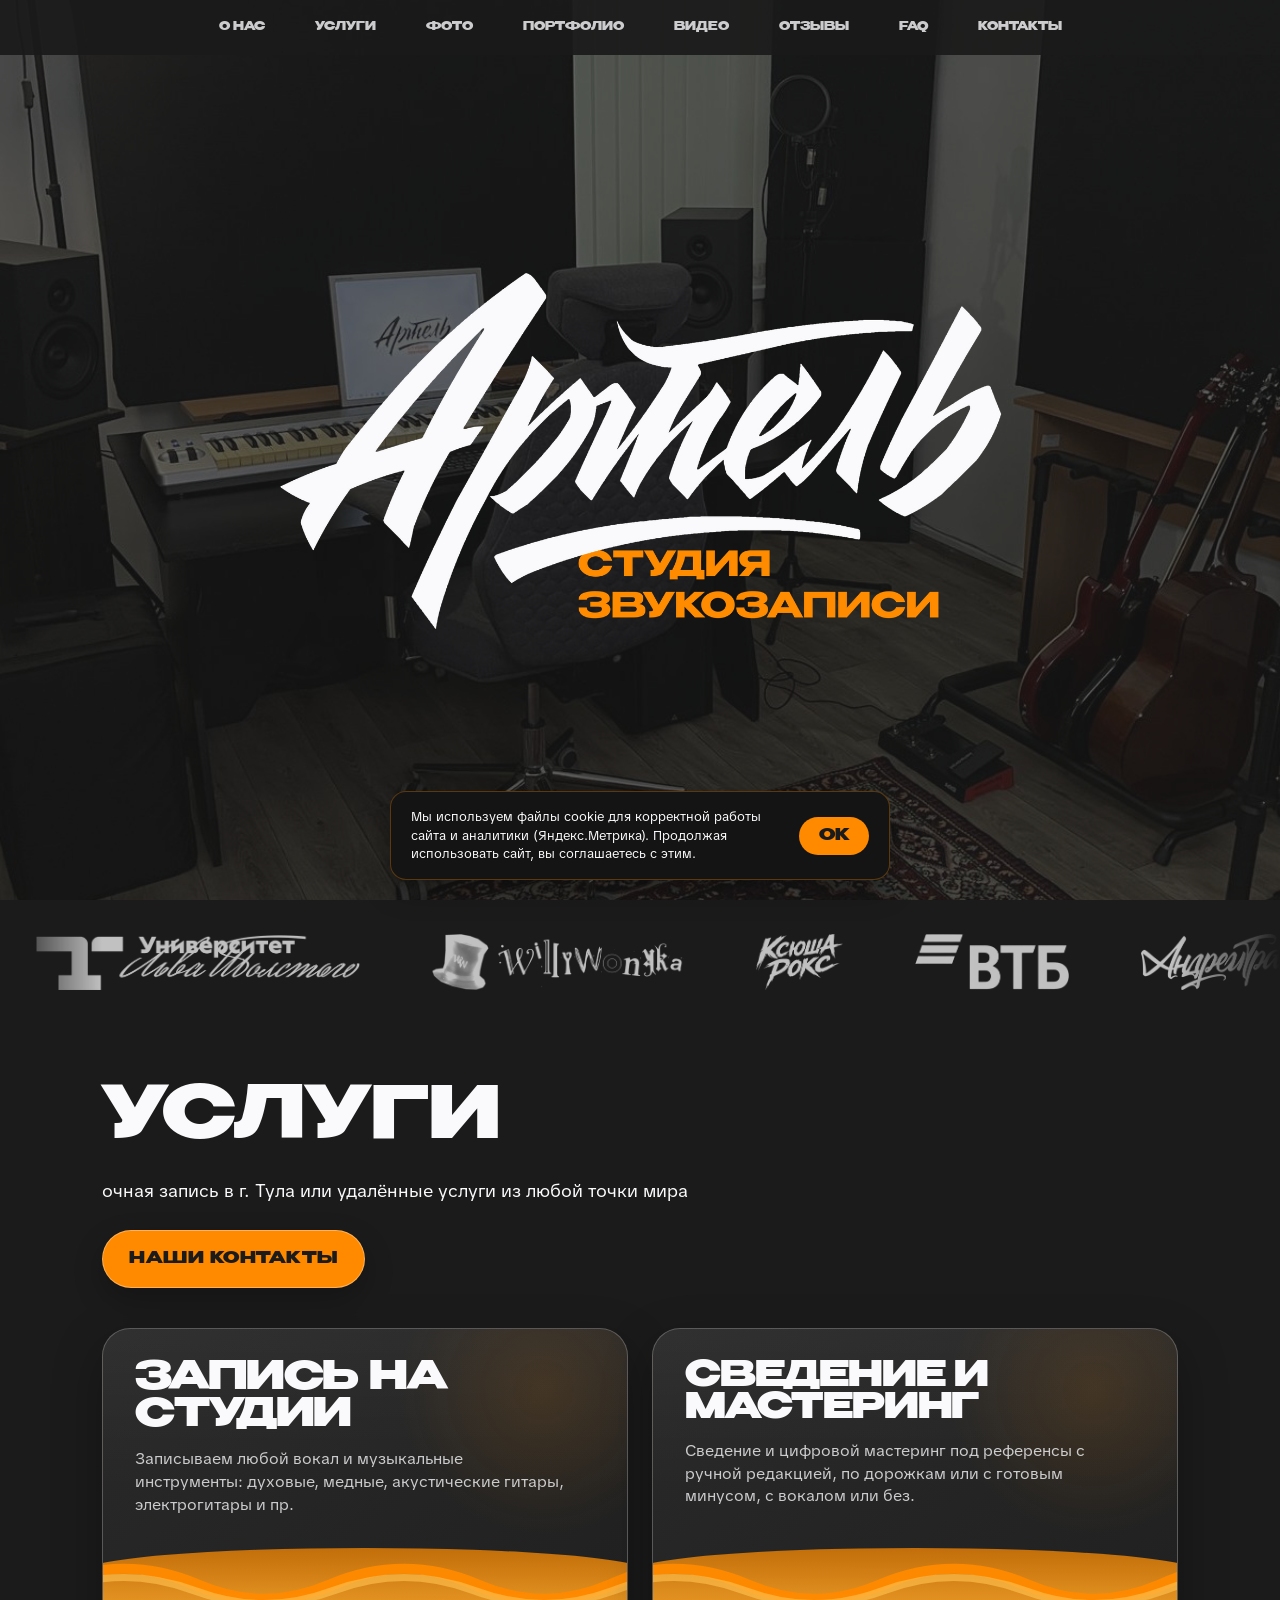
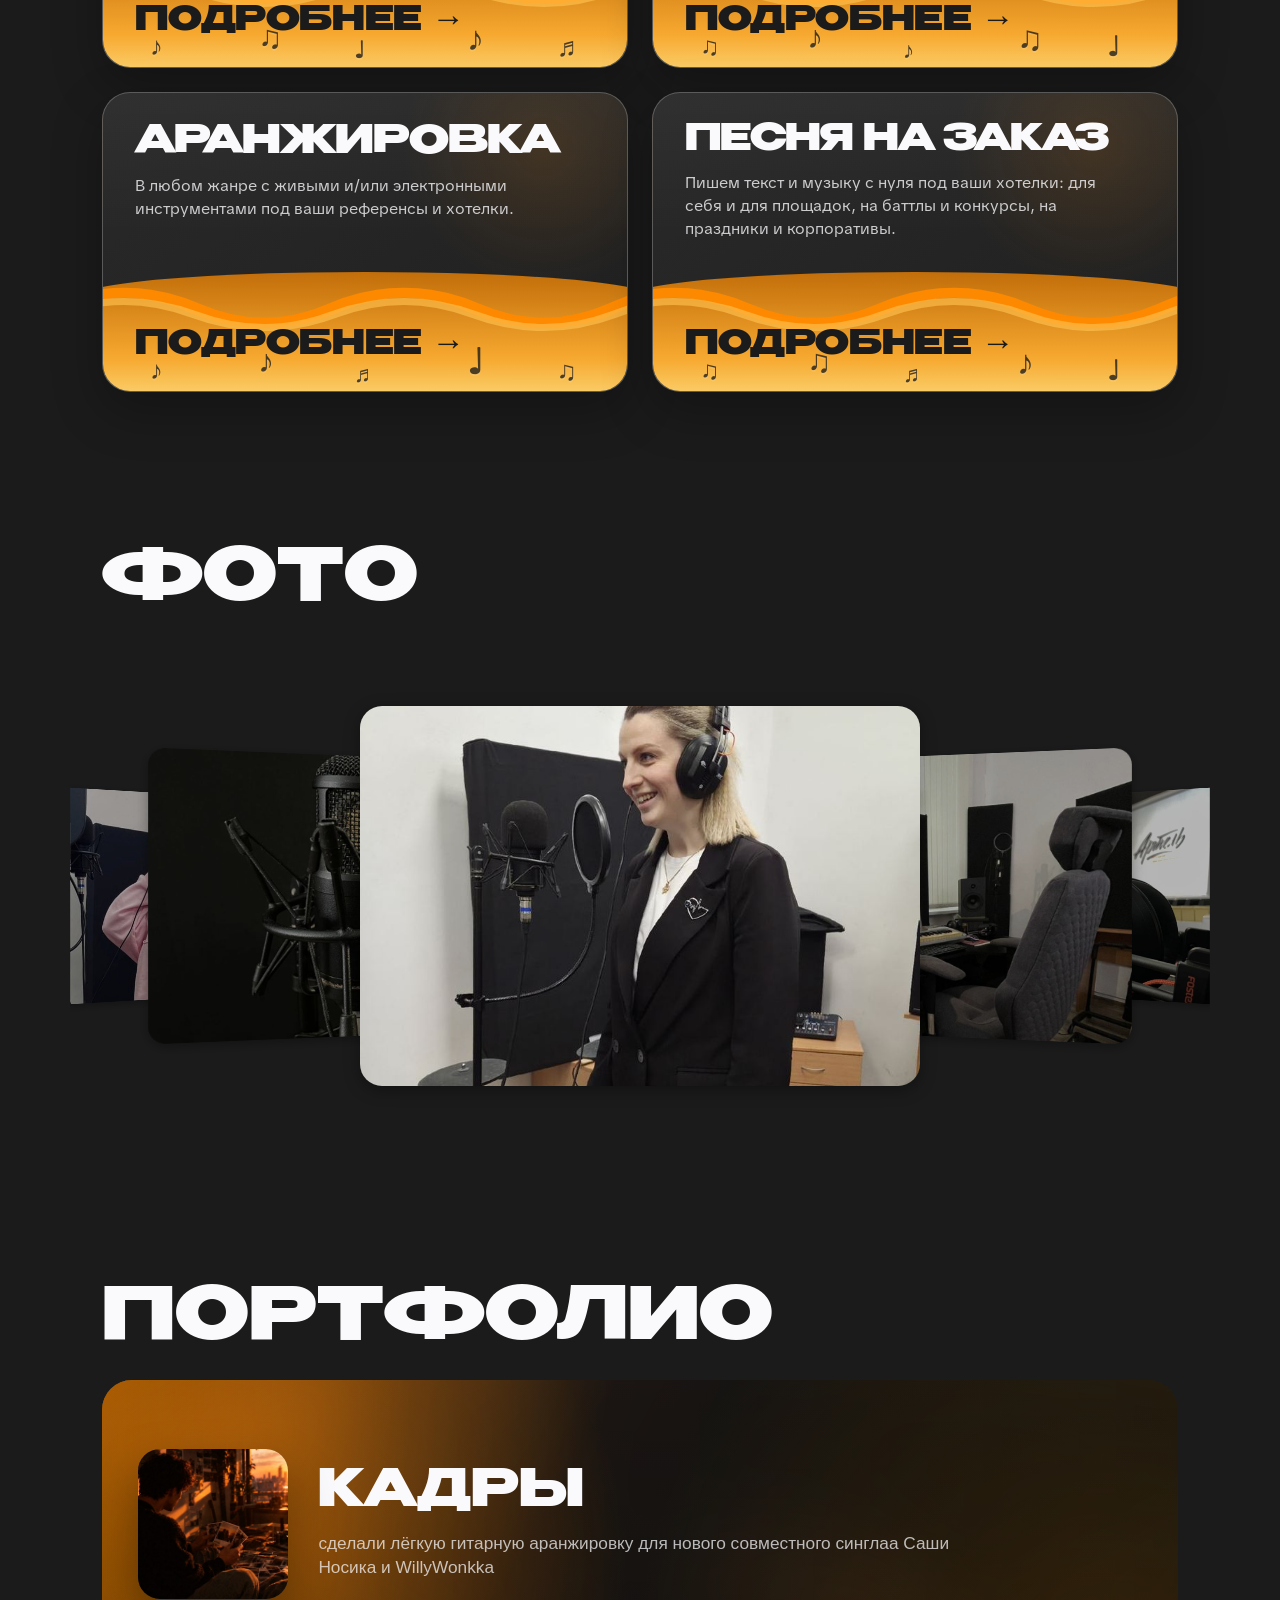
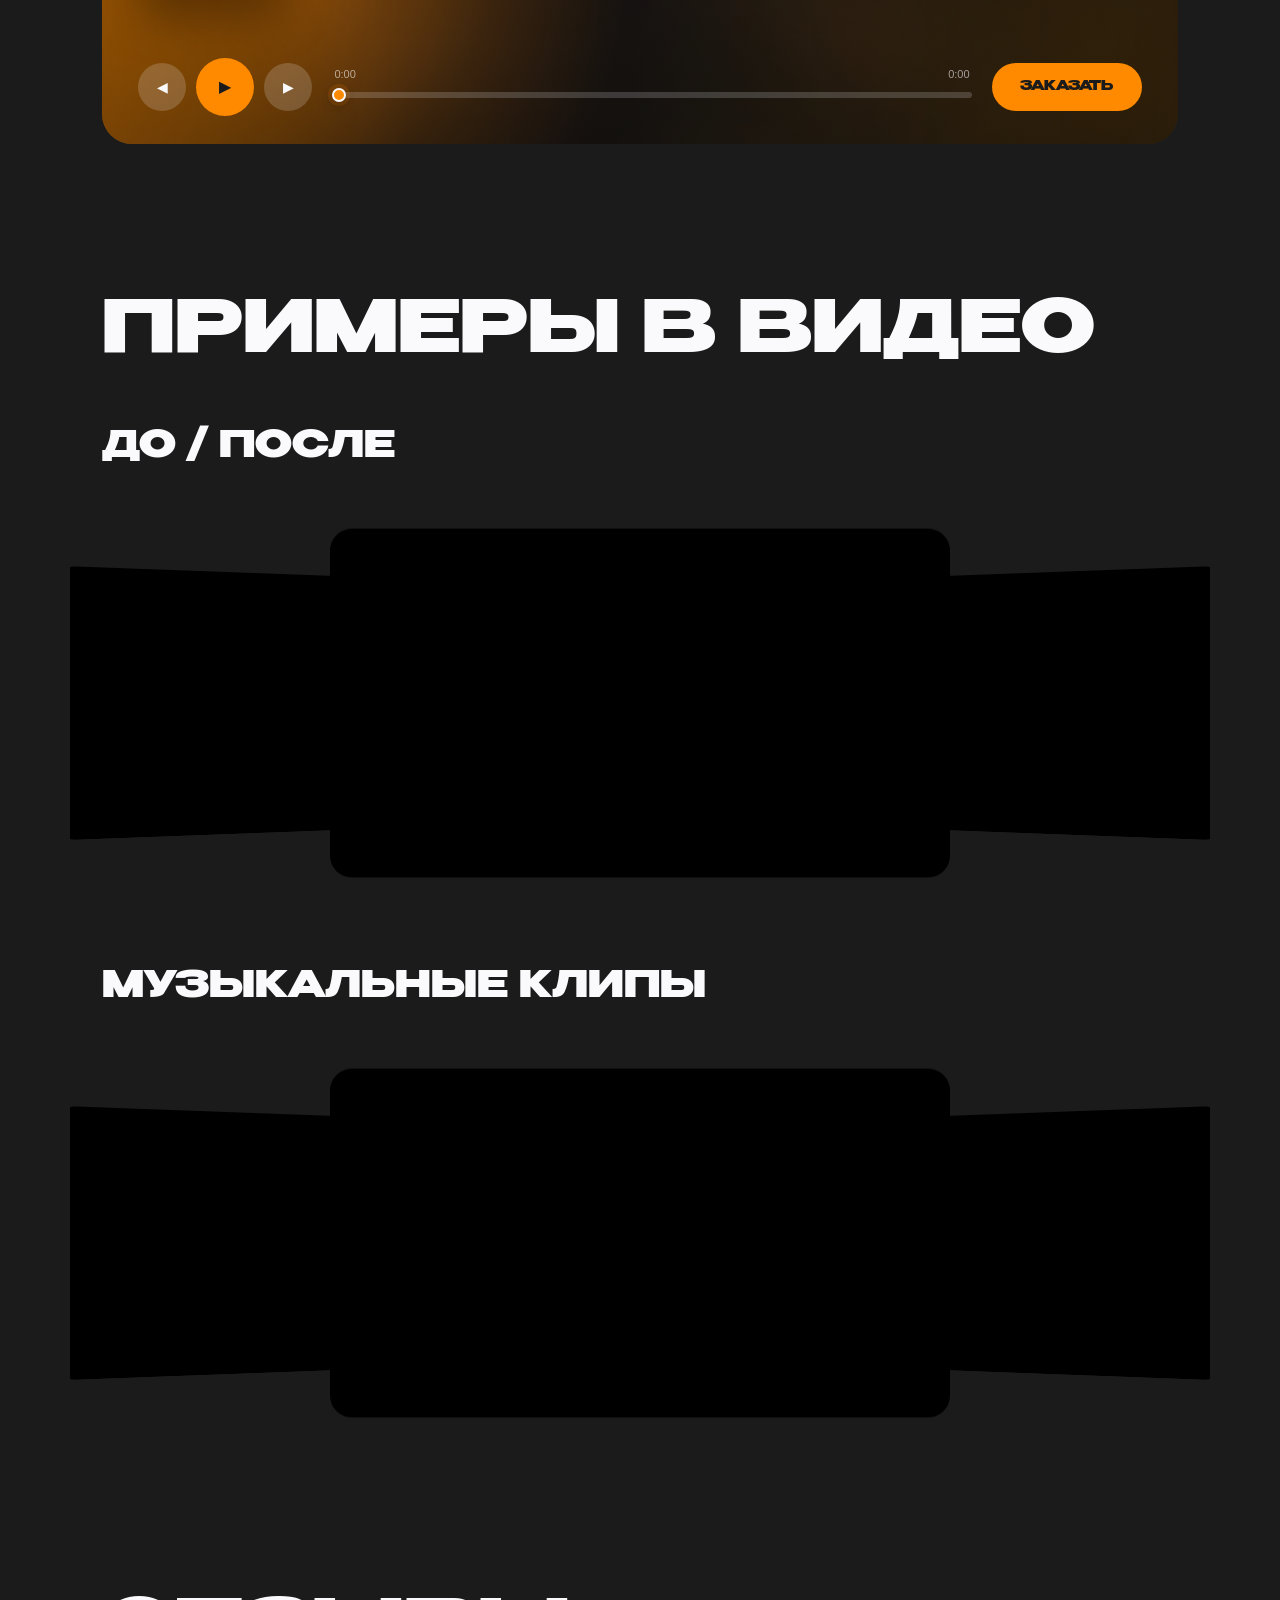
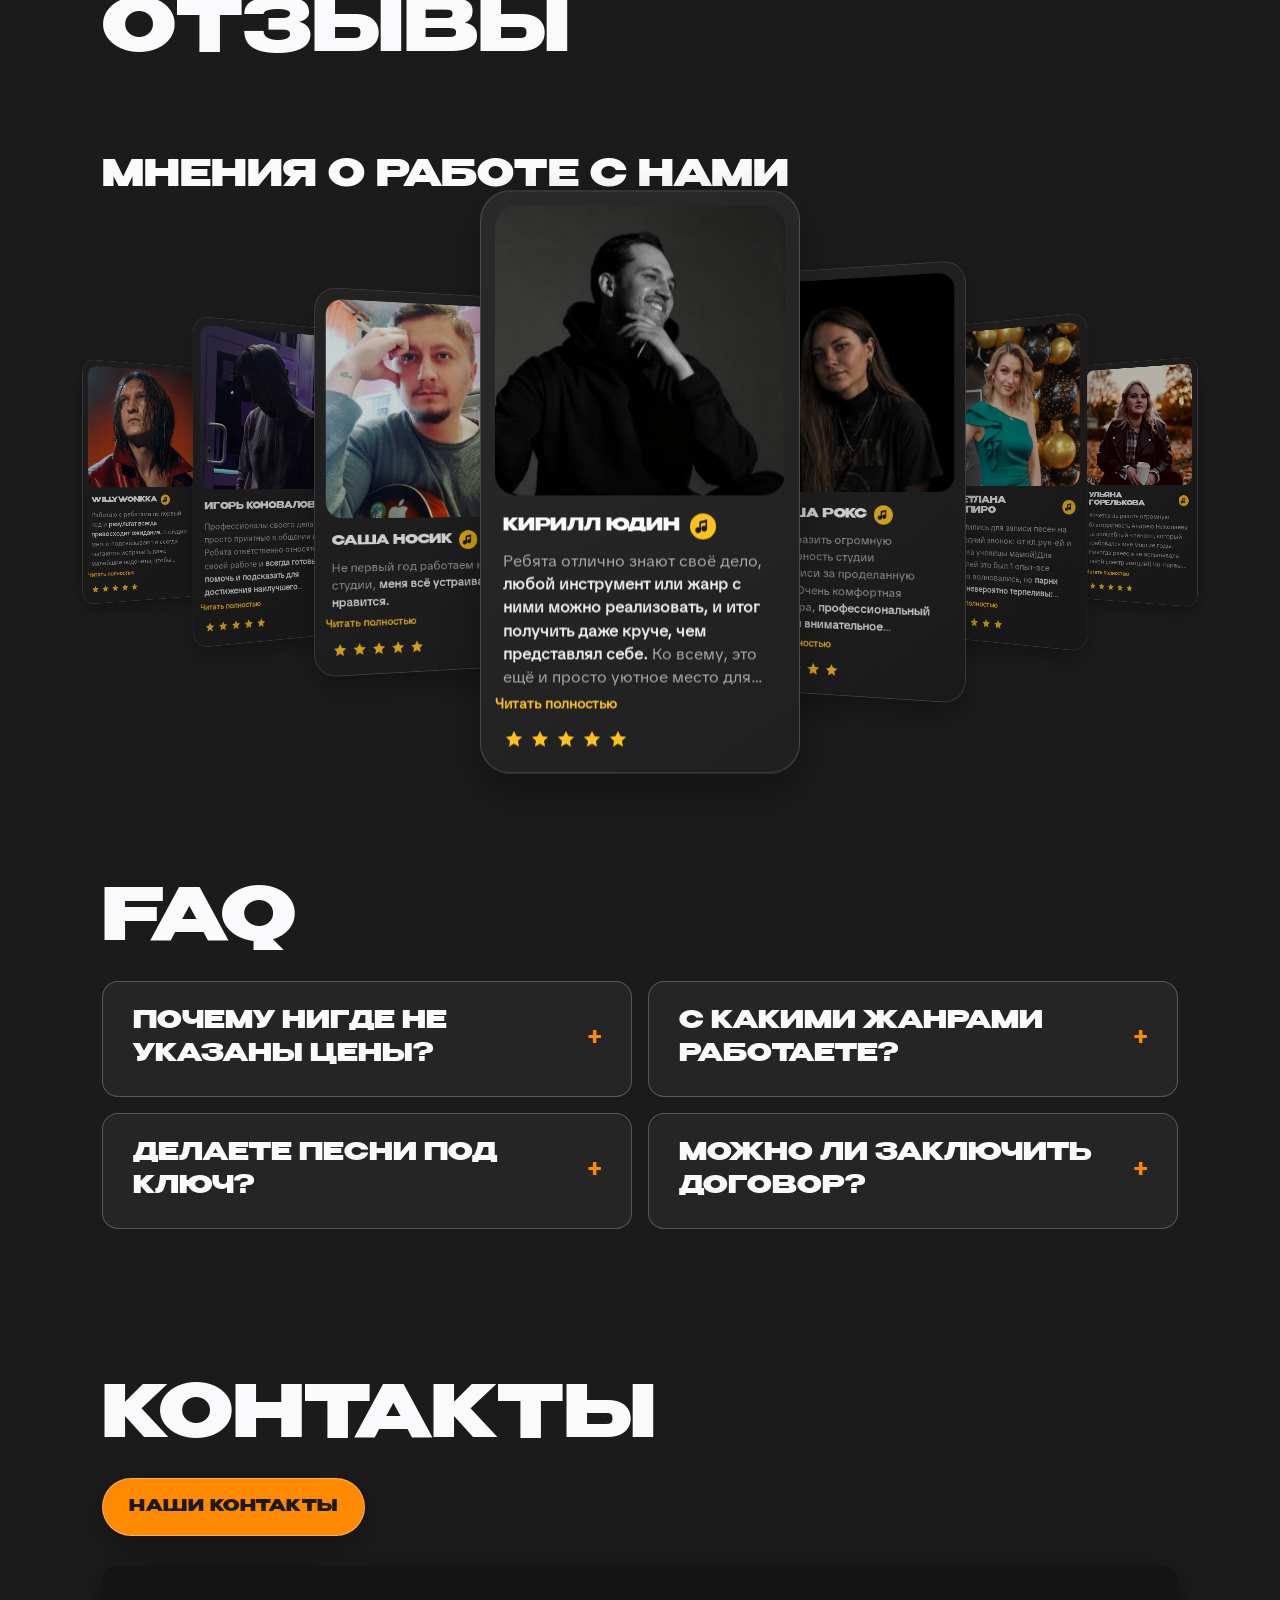
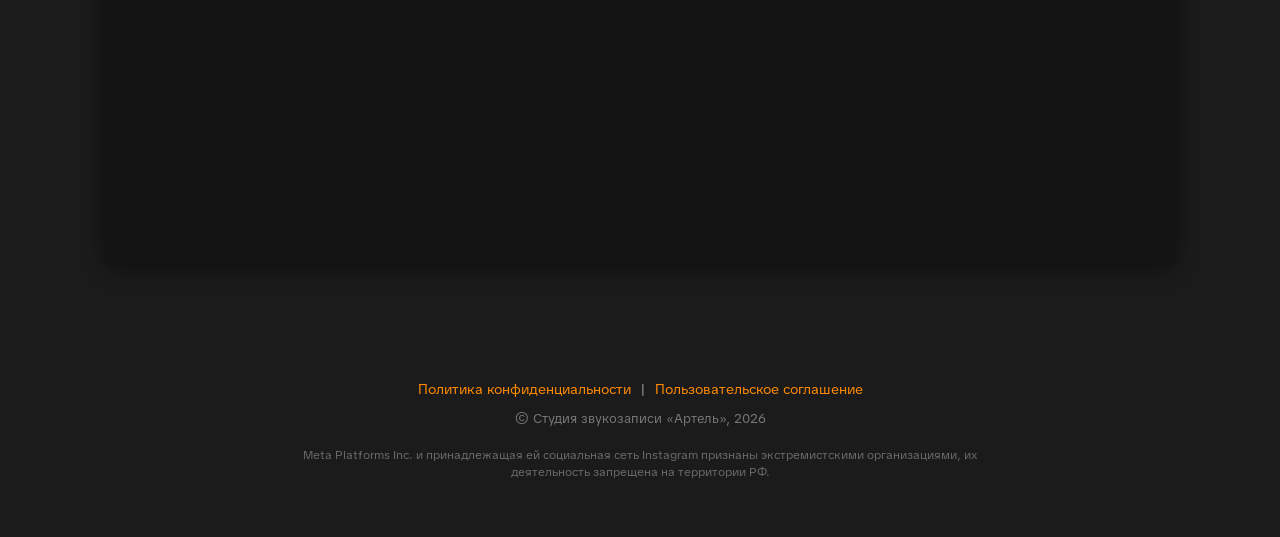
==== commit 683b90c5: "Страницы услуг: портфолио, отзывы, контакты и подвал как на главной; лого: убраны заглушки, добавлен" ====
--- a/index.html
+++ b/index.html
@@ -86,12 +86,12 @@
 <section class="logos-strip" aria-label="Нам доверяют">
   <div class="logos-marquee">
     <div class="logos-track">
-      <div class="logos-set"><img src="assets/img/logos/logo11.png" alt="Университет Льва Толстого" loading="lazy" decoding="async"><img src="assets/img/logos/logo12.png?v=2" alt="WillyWonkka" loading="lazy" decoding="async"><img src="assets/img/logos/logo13.png" alt="Ксюша Рокс" loading="lazy" decoding="async"><img src="assets/img/logos/logo14.png" alt="ВТБ" loading="lazy" decoding="async"><img src="assets/img/logos/logo1.png" alt="Логотип клиента 1" loading="lazy" decoding="async"><img src="assets/img/logos/logo2.png" alt="Логотип клиента 2" loading="lazy" decoding="async"><img src="assets/img/logos/logo3.png" alt="Логотип клиента 3" loading="lazy" decoding="async"><img src="assets/img/logos/logo4.png" alt="Логотип клиента 4" loading="lazy" decoding="async"><img src="assets/img/logos/logo5.png" alt="Логотип клиента 5" loading="lazy" decoding="async"><img src="assets/img/logos/logo6.png" alt="Логотип клиента 6" loading="lazy" decoding="async"><img src="assets/img/logos/logo7.png" alt="Логотип клиента 7" loading="lazy" decoding="async"><img src="assets/img/logos/logo8.png" alt="Логотип клиента 8" loading="lazy" decoding="async"><img src="assets/img/logos/logo9.png" alt="Логотип клиента 9" loading="lazy" decoding="async"><img src="assets/img/logos/logo10.png" alt="Логотип клиента 10" loading="lazy" decoding="async"></div>
-      <div class="logos-set" aria-hidden="true"><img src="assets/img/logos/logo11.png" alt="" loading="lazy" decoding="async"><img src="assets/img/logos/logo12.png?v=2" alt="" loading="lazy" decoding="async"><img src="assets/img/logos/logo13.png" alt="" loading="lazy" decoding="async"><img src="assets/img/logos/logo14.png" alt="" loading="lazy" decoding="async"><img src="assets/img/logos/logo1.png" alt="" loading="lazy" decoding="async"><img src="assets/img/logos/logo2.png" alt="" loading="lazy" decoding="async"><img src="assets/img/logos/logo3.png" alt="" loading="lazy" decoding="async"><img src="assets/img/logos/logo4.png" alt="" loading="lazy" decoding="async"><img src="assets/img/logos/logo5.png" alt="" loading="lazy" decoding="async"><img src="assets/img/logos/logo6.png" alt="" loading="lazy" decoding="async"><img src="assets/img/logos/logo7.png" alt="" loading="lazy" decoding="async"><img src="assets/img/logos/logo8.png" alt="" loading="lazy" decoding="async"><img src="assets/img/logos/logo9.png" alt="" loading="lazy" decoding="async"><img src="assets/img/logos/logo10.png" alt="" loading="lazy" decoding="async"></div>
-      <div class="logos-set" aria-hidden="true"><img src="assets/img/logos/logo11.png" alt="" loading="lazy" decoding="async"><img src="assets/img/logos/logo12.png?v=2" alt="" loading="lazy" decoding="async"><img src="assets/img/logos/logo13.png" alt="" loading="lazy" decoding="async"><img src="assets/img/logos/logo14.png" alt="" loading="lazy" decoding="async"><img src="assets/img/logos/logo1.png" alt="" loading="lazy" decoding="async"><img src="assets/img/logos/logo2.png" alt="" loading="lazy" decoding="async"><img src="assets/img/logos/logo3.png" alt="" loading="lazy" decoding="async"><img src="assets/img/logos/logo4.png" alt="" loading="lazy" decoding="async"><img src="assets/img/logos/logo5.png" alt="" loading="lazy" decoding="async"><img src="assets/img/logos/logo6.png" alt="" loading="lazy" decoding="async"><img src="assets/img/logos/logo7.png" alt="" loading="lazy" decoding="async"><img src="assets/img/logos/logo8.png" alt="" loading="lazy" decoding="async"><img src="assets/img/logos/logo9.png" alt="" loading="lazy" decoding="async"><img src="assets/img/logos/logo10.png" alt="" loading="lazy" decoding="async"></div>
-      <div class="logos-set" aria-hidden="true"><img src="assets/img/logos/logo11.png" alt="" loading="lazy" decoding="async"><img src="assets/img/logos/logo12.png?v=2" alt="" loading="lazy" decoding="async"><img src="assets/img/logos/logo13.png" alt="" loading="lazy" decoding="async"><img src="assets/img/logos/logo14.png" alt="" loading="lazy" decoding="async"><img src="assets/img/logos/logo1.png" alt="" loading="lazy" decoding="async"><img src="assets/img/logos/logo2.png" alt="" loading="lazy" decoding="async"><img src="assets/img/logos/logo3.png" alt="" loading="lazy" decoding="async"><img src="assets/img/logos/logo4.png" alt="" loading="lazy" decoding="async"><img src="assets/img/logos/logo5.png" alt="" loading="lazy" decoding="async"><img src="assets/img/logos/logo6.png" alt="" loading="lazy" decoding="async"><img src="assets/img/logos/logo7.png" alt="" loading="lazy" decoding="async"><img src="assets/img/logos/logo8.png" alt="" loading="lazy" decoding="async"><img src="assets/img/logos/logo9.png" alt="" loading="lazy" decoding="async"><img src="assets/img/logos/logo10.png" alt="" loading="lazy" decoding="async"></div>
-      <div class="logos-set" aria-hidden="true"><img src="assets/img/logos/logo11.png" alt="" loading="lazy" decoding="async"><img src="assets/img/logos/logo12.png?v=2" alt="" loading="lazy" decoding="async"><img src="assets/img/logos/logo13.png" alt="" loading="lazy" decoding="async"><img src="assets/img/logos/logo14.png" alt="" loading="lazy" decoding="async"><img src="assets/img/logos/logo1.png" alt="" loading="lazy" decoding="async"><img src="assets/img/logos/logo2.png" alt="" loading="lazy" decoding="async"><img src="assets/img/logos/logo3.png" alt="" loading="lazy" decoding="async"><img src="assets/img/logos/logo4.png" alt="" loading="lazy" decoding="async"><img src="assets/img/logos/logo5.png" alt="" loading="lazy" decoding="async"><img src="assets/img/logos/logo6.png" alt="" loading="lazy" decoding="async"><img src="assets/img/logos/logo7.png" alt="" loading="lazy" decoding="async"><img src="assets/img/logos/logo8.png" alt="" loading="lazy" decoding="async"><img src="assets/img/logos/logo9.png" alt="" loading="lazy" decoding="async"><img src="assets/img/logos/logo10.png" alt="" loading="lazy" decoding="async"></div>
-      <div class="logos-set" aria-hidden="true"><img src="assets/img/logos/logo11.png" alt="" loading="lazy" decoding="async"><img src="assets/img/logos/logo12.png?v=2" alt="" loading="lazy" decoding="async"><img src="assets/img/logos/logo13.png" alt="" loading="lazy" decoding="async"><img src="assets/img/logos/logo14.png" alt="" loading="lazy" decoding="async"><img src="assets/img/logos/logo1.png" alt="" loading="lazy" decoding="async"><img src="assets/img/logos/logo2.png" alt="" loading="lazy" decoding="async"><img src="assets/img/logos/logo3.png" alt="" loading="lazy" decoding="async"><img src="assets/img/logos/logo4.png" alt="" loading="lazy" decoding="async"><img src="assets/img/logos/logo5.png" alt="" loading="lazy" decoding="async"><img src="assets/img/logos/logo6.png" alt="" loading="lazy" decoding="async"><img src="assets/img/logos/logo7.png" alt="" loading="lazy" decoding="async"><img src="assets/img/logos/logo8.png" alt="" loading="lazy" decoding="async"><img src="assets/img/logos/logo9.png" alt="" loading="lazy" decoding="async"><img src="assets/img/logos/logo10.png" alt="" loading="lazy" decoding="async"></div>
+      <div class="logos-set"><img src="assets/img/logos/logo11.png" alt="Университет Льва Толстого" loading="lazy" decoding="async"><img src="assets/img/logos/logo12.png?v=2" alt="WillyWonkka" loading="lazy" decoding="async"><img src="assets/img/logos/logo13.png" alt="Ксюша Рокс" loading="lazy" decoding="async"><img src="assets/img/logos/logo14.png" alt="ВТБ" loading="lazy" decoding="async"><img src="assets/img/logos/logo15.png" alt="Партнёр" loading="lazy" decoding="async"></div>
+      <div class="logos-set" aria-hidden="true"><img src="assets/img/logos/logo11.png" alt="" loading="lazy" decoding="async"><img src="assets/img/logos/logo12.png?v=2" alt="" loading="lazy" decoding="async"><img src="assets/img/logos/logo13.png" alt="" loading="lazy" decoding="async"><img src="assets/img/logos/logo14.png" alt="" loading="lazy" decoding="async"><img src="assets/img/logos/logo15.png" alt="" loading="lazy" decoding="async"></div>
+      <div class="logos-set" aria-hidden="true"><img src="assets/img/logos/logo11.png" alt="" loading="lazy" decoding="async"><img src="assets/img/logos/logo12.png?v=2" alt="" loading="lazy" decoding="async"><img src="assets/img/logos/logo13.png" alt="" loading="lazy" decoding="async"><img src="assets/img/logos/logo14.png" alt="" loading="lazy" decoding="async"><img src="assets/img/logos/logo15.png" alt="" loading="lazy" decoding="async"></div>
+      <div class="logos-set" aria-hidden="true"><img src="assets/img/logos/logo11.png" alt="" loading="lazy" decoding="async"><img src="assets/img/logos/logo12.png?v=2" alt="" loading="lazy" decoding="async"><img src="assets/img/logos/logo13.png" alt="" loading="lazy" decoding="async"><img src="assets/img/logos/logo14.png" alt="" loading="lazy" decoding="async"><img src="assets/img/logos/logo15.png" alt="" loading="lazy" decoding="async"></div>
+      <div class="logos-set" aria-hidden="true"><img src="assets/img/logos/logo11.png" alt="" loading="lazy" decoding="async"><img src="assets/img/logos/logo12.png?v=2" alt="" loading="lazy" decoding="async"><img src="assets/img/logos/logo13.png" alt="" loading="lazy" decoding="async"><img src="assets/img/logos/logo14.png" alt="" loading="lazy" decoding="async"><img src="assets/img/logos/logo15.png" alt="" loading="lazy" decoding="async"></div>
+      <div class="logos-set" aria-hidden="true"><img src="assets/img/logos/logo11.png" alt="" loading="lazy" decoding="async"><img src="assets/img/logos/logo12.png?v=2" alt="" loading="lazy" decoding="async"><img src="assets/img/logos/logo13.png" alt="" loading="lazy" decoding="async"><img src="assets/img/logos/logo14.png" alt="" loading="lazy" decoding="async"><img src="assets/img/logos/logo15.png" alt="" loading="lazy" decoding="async"></div>
     </div>
   </div>
 </section>
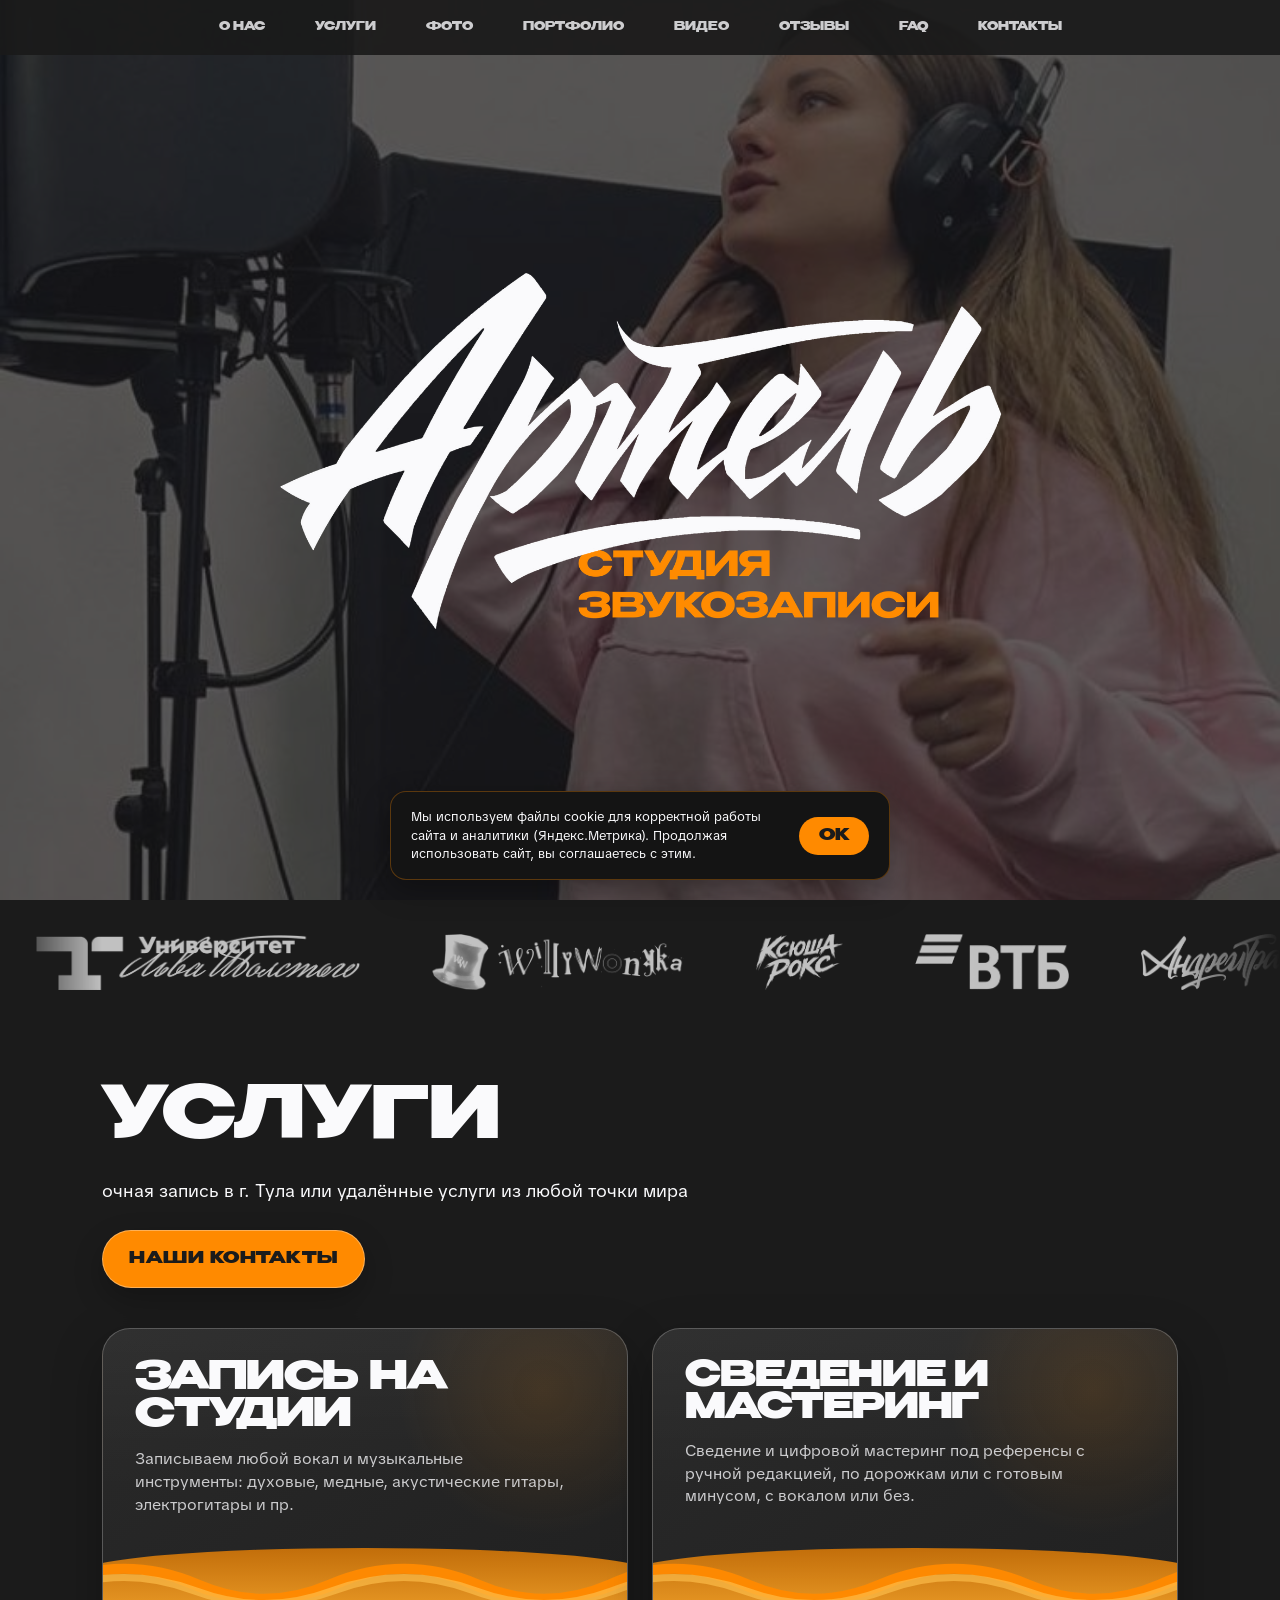
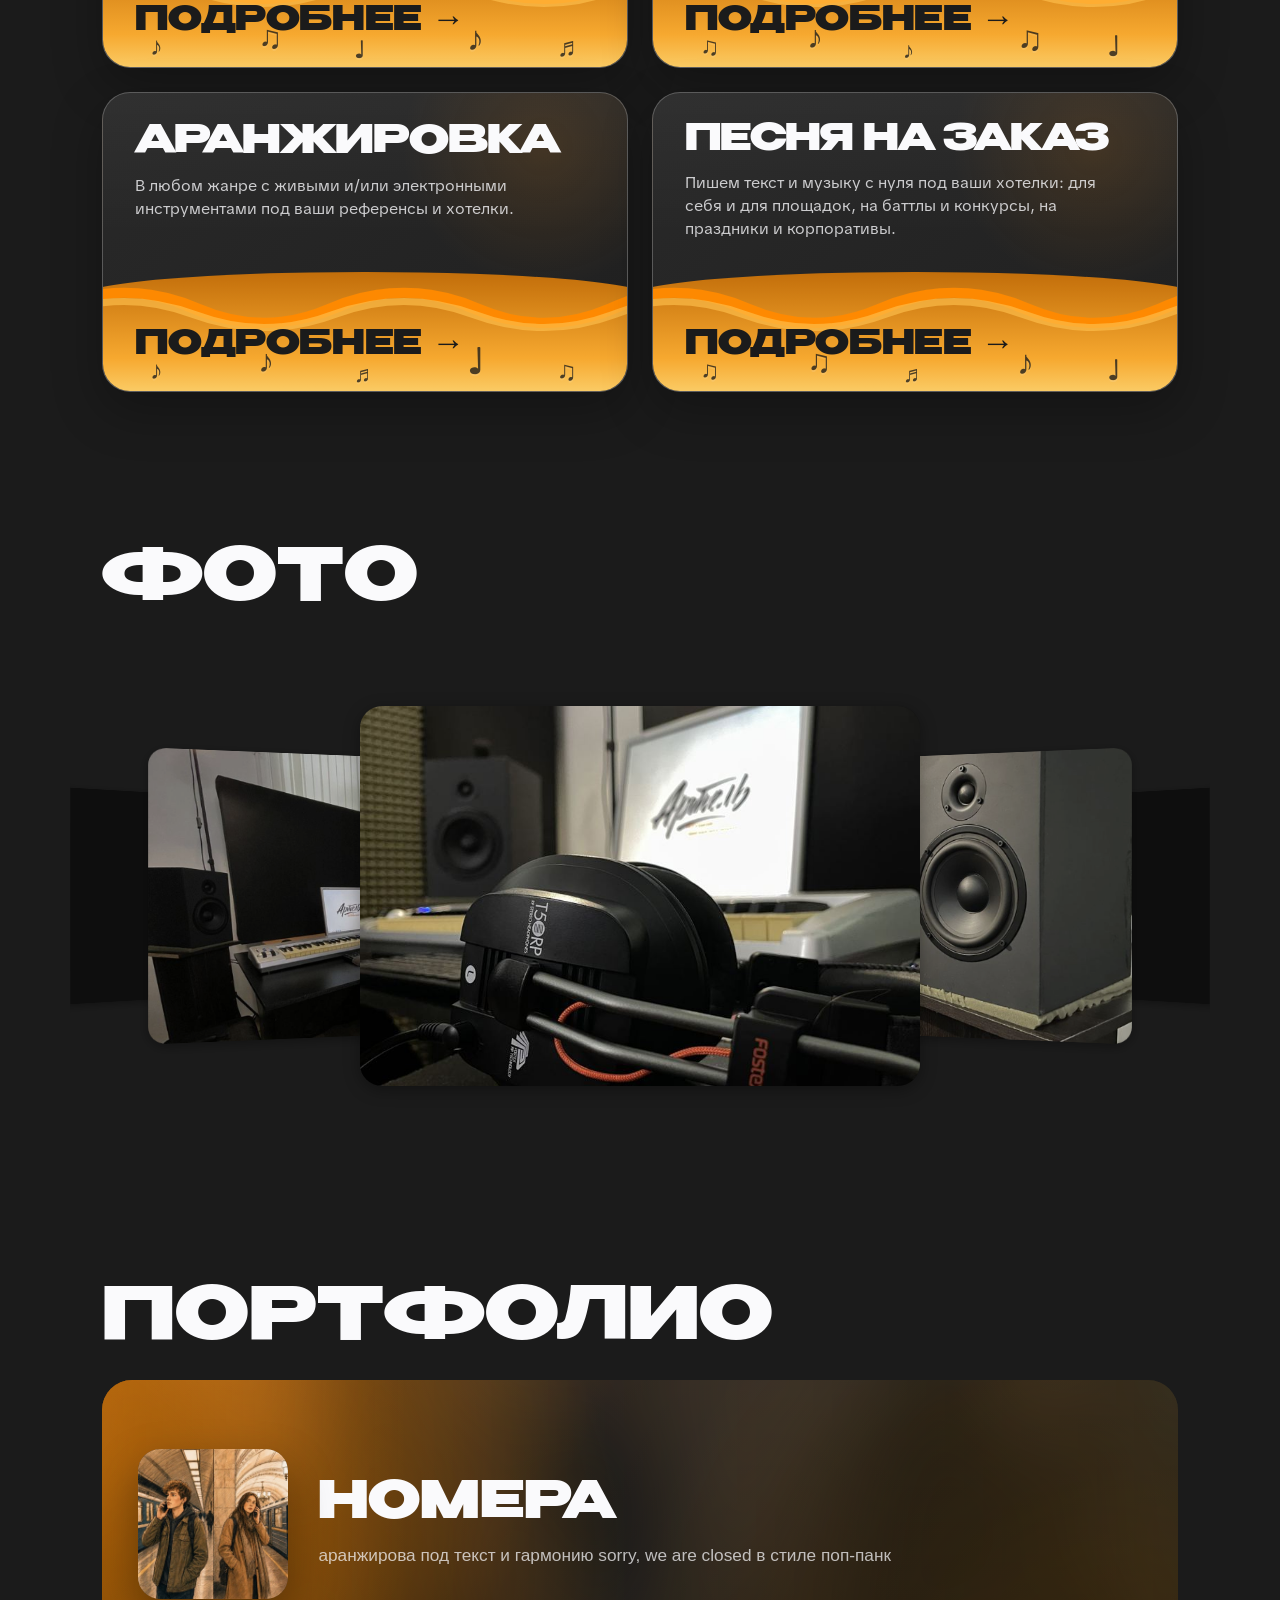
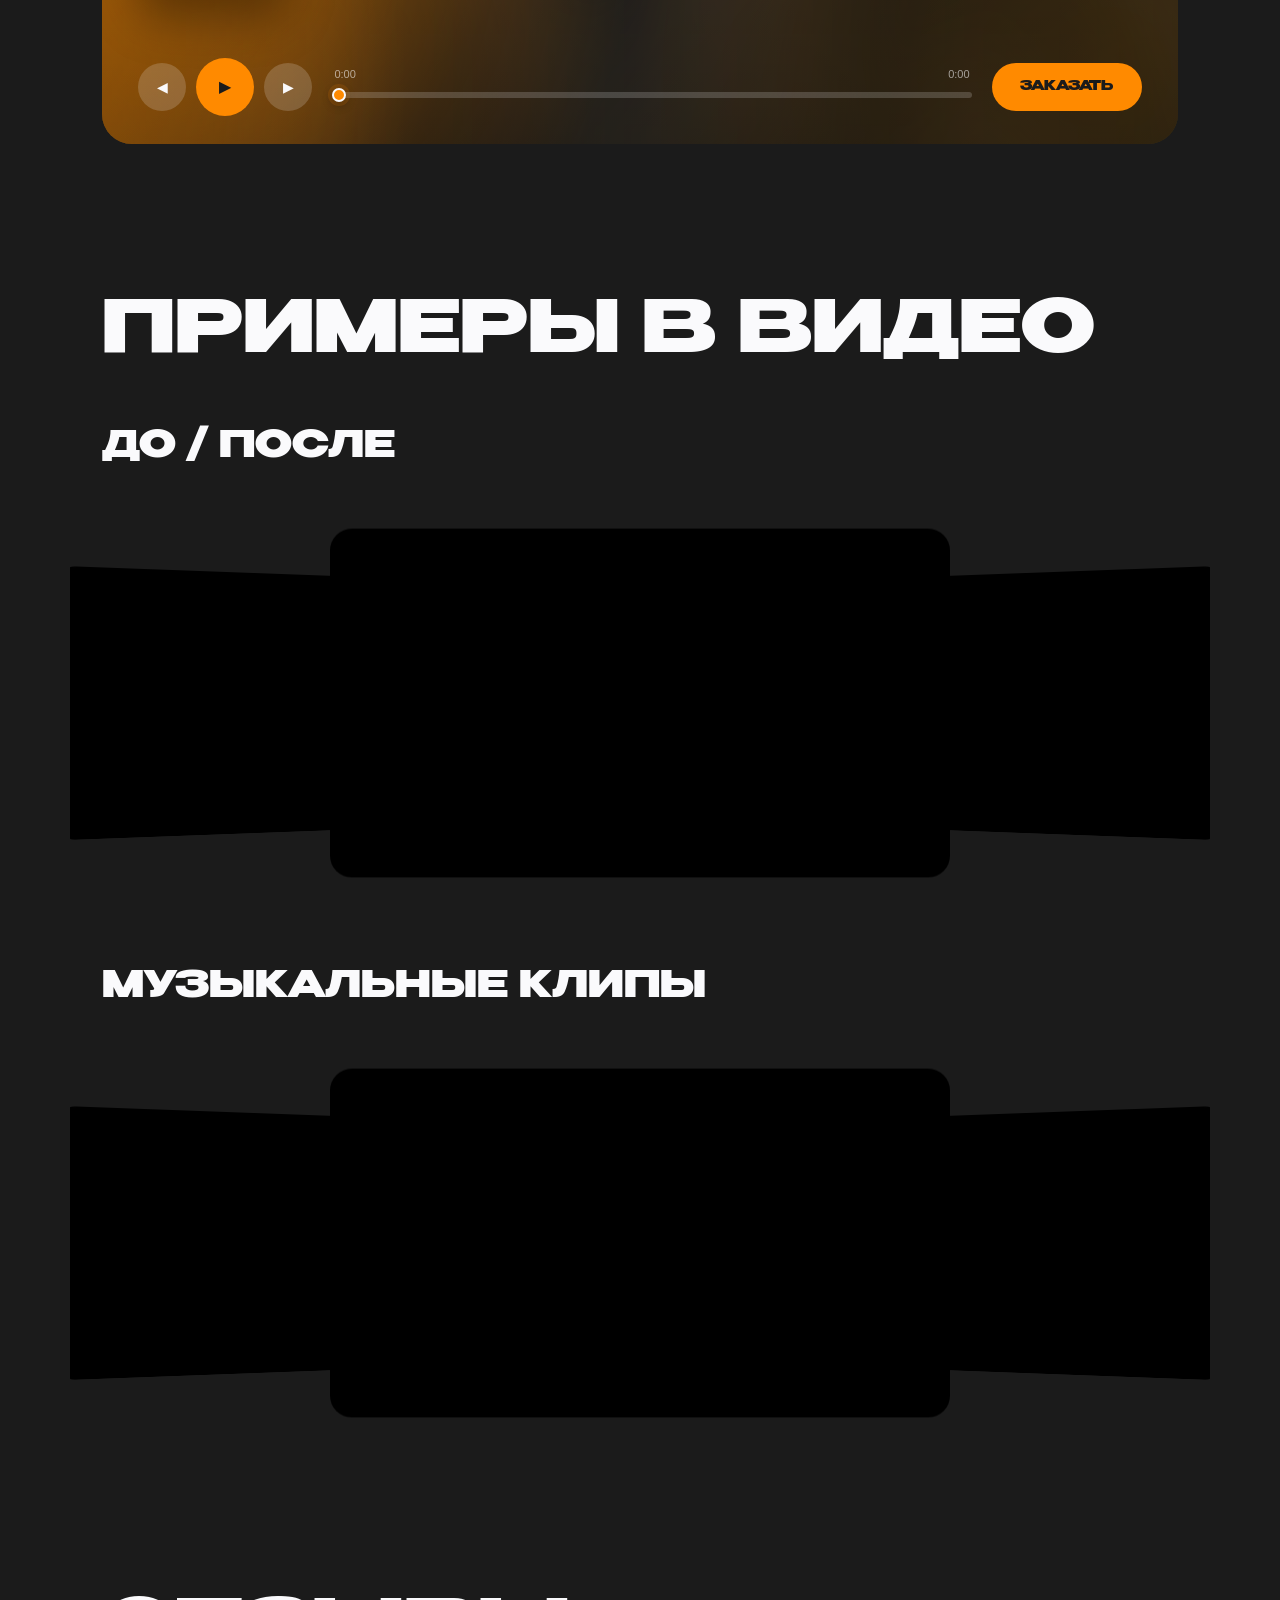
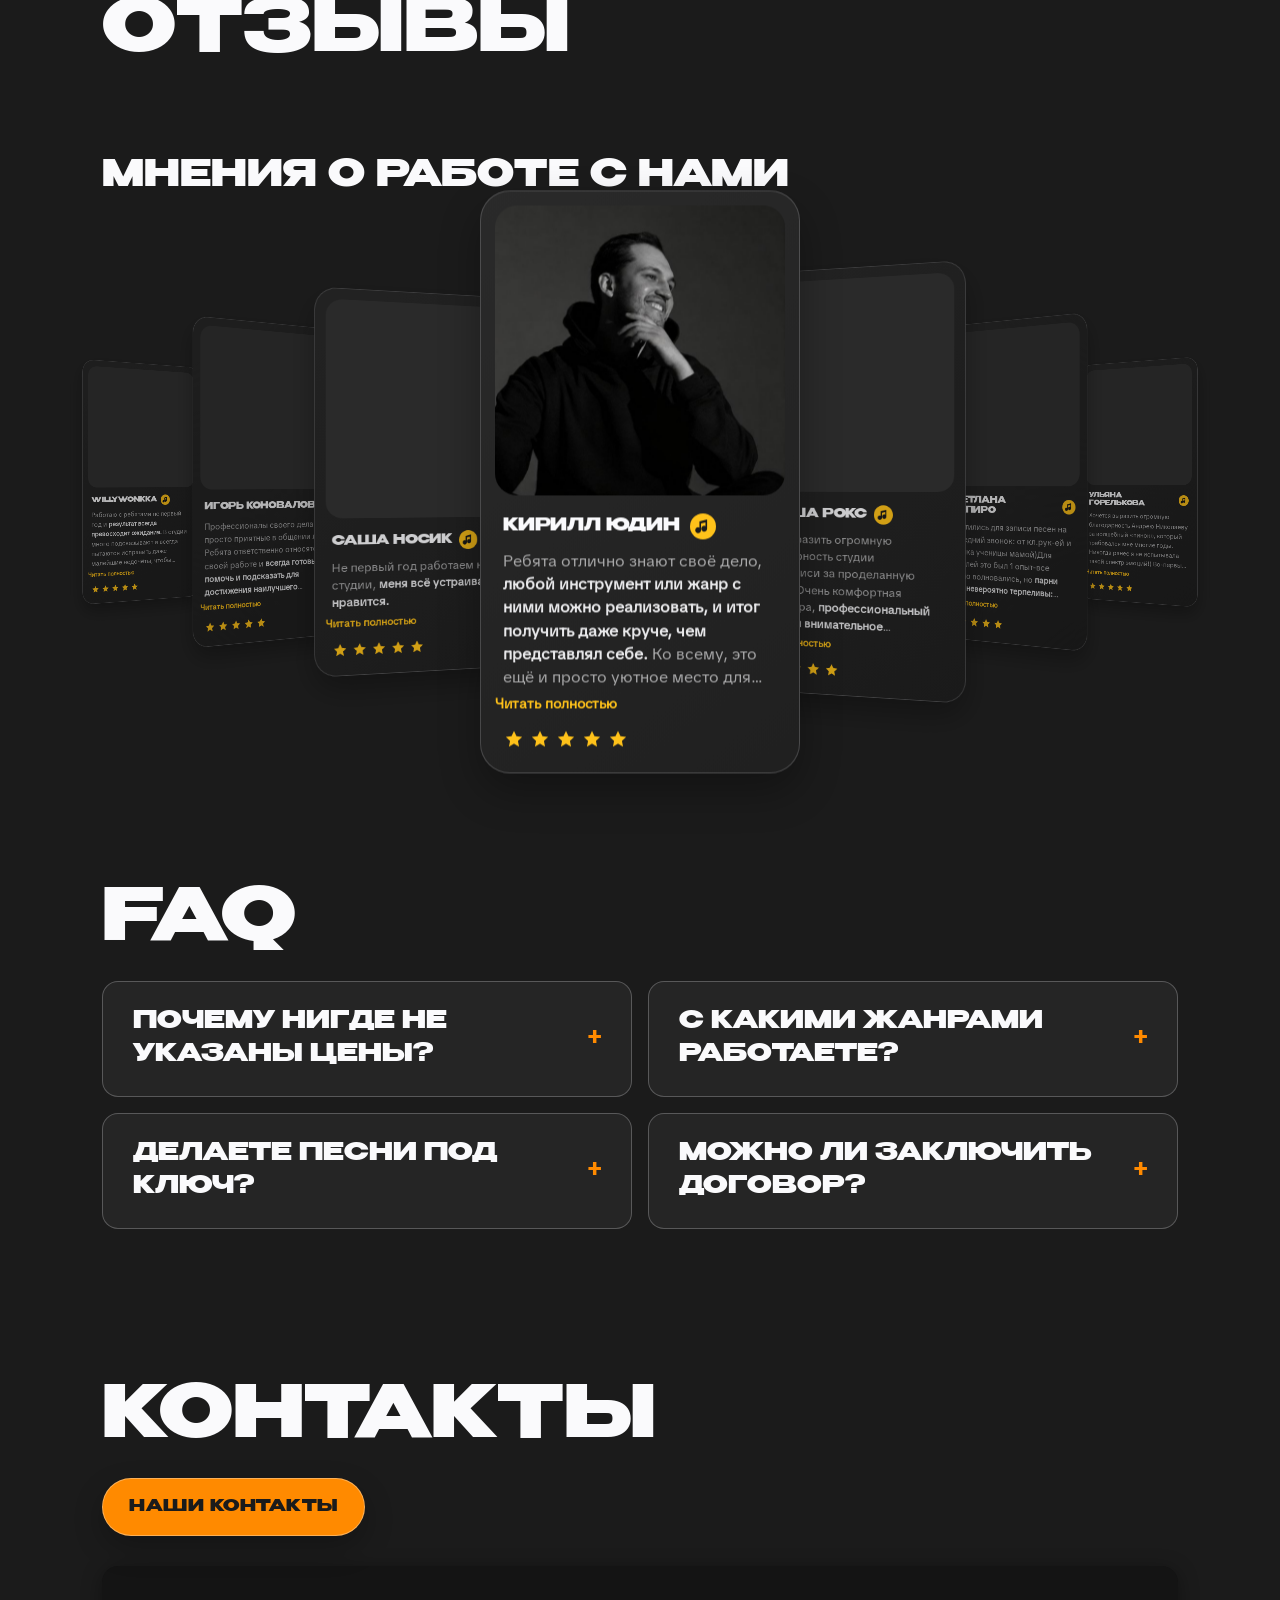
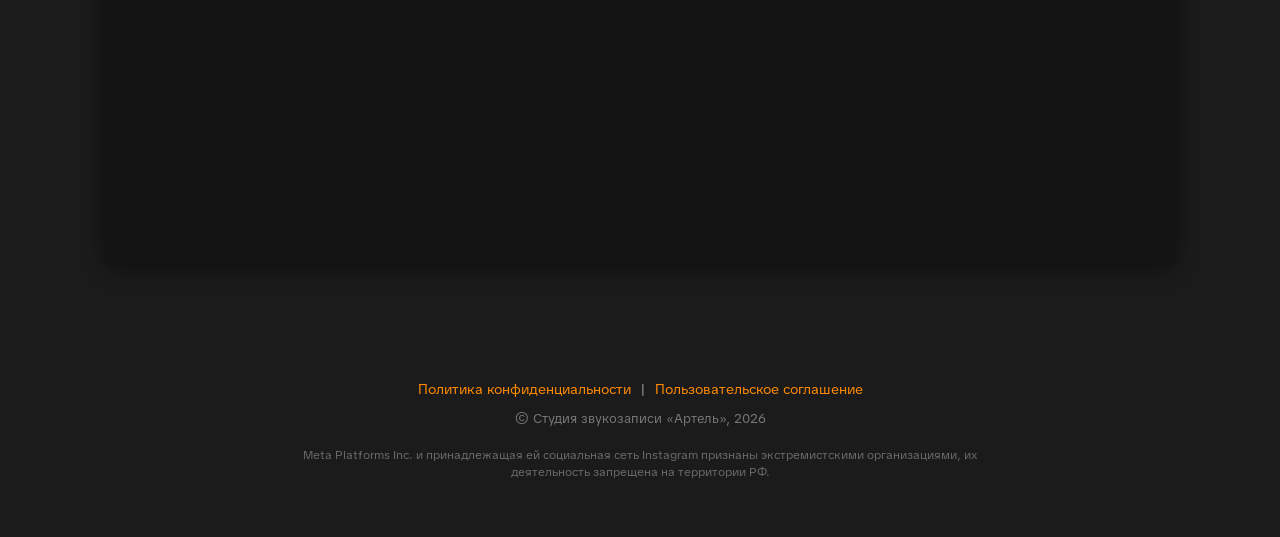
==== commit 56216466: "Трек «Остановись» (Ксюша Рокс) во всех плеерах Co-Authored-By: Claude Sonnet 5.5 <noreply@anthropic." ====
--- a/index.html
+++ b/index.html
@@ -1108,6 +1108,13 @@
 const musicTracks = [
 
   {
+    src: 'assets/audio/ostanovis.mp3',
+    title: 'ОСТАНОВИСЬ',
+    description: 'Ксюша Рокс',
+    cover: 'assets/img/covers/ostanovis.jpg'
+  },
+
+  {
     src: 'assets/audio/bezzvuchnyrezhim.mp3',
     title: 'БЕЗЗВУЧНЫЙ РЕЖИМ',
     description: 'бит для одного из треков альбома "Последний" Саши Ресторатора',
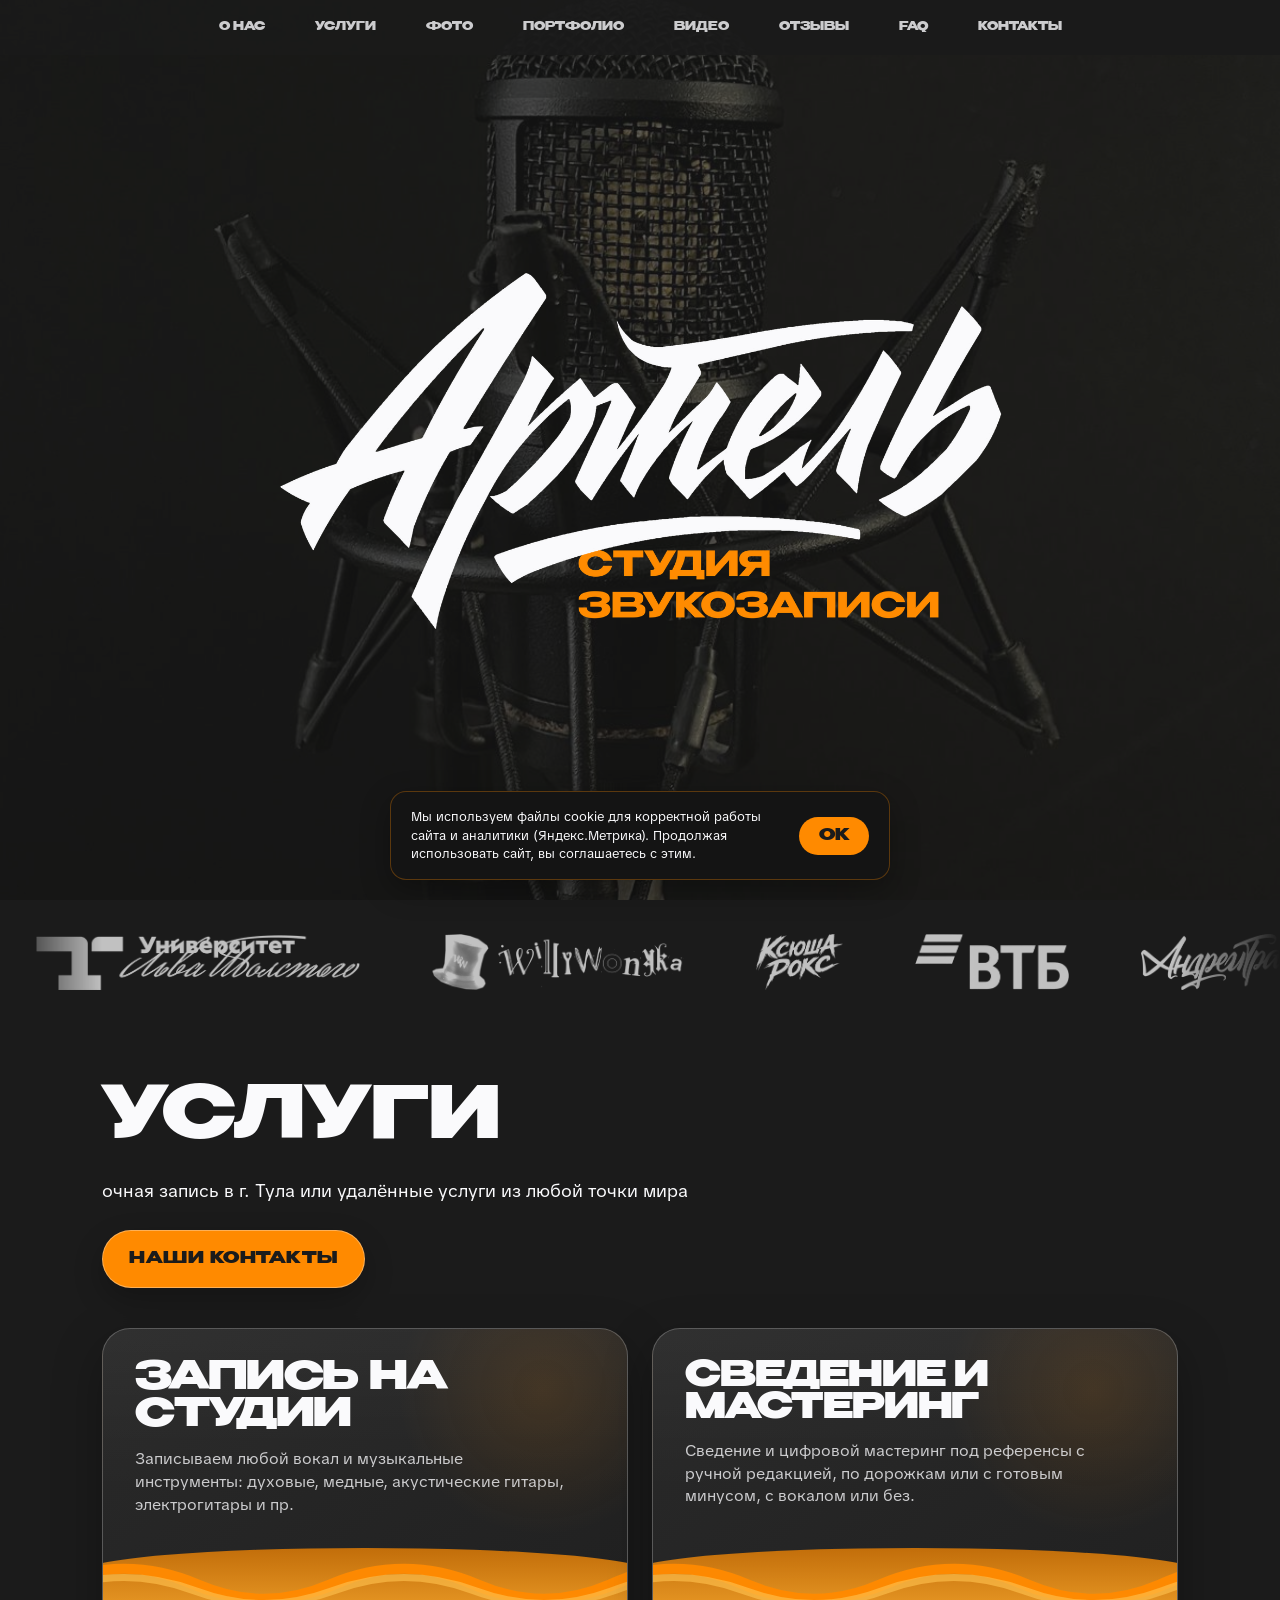
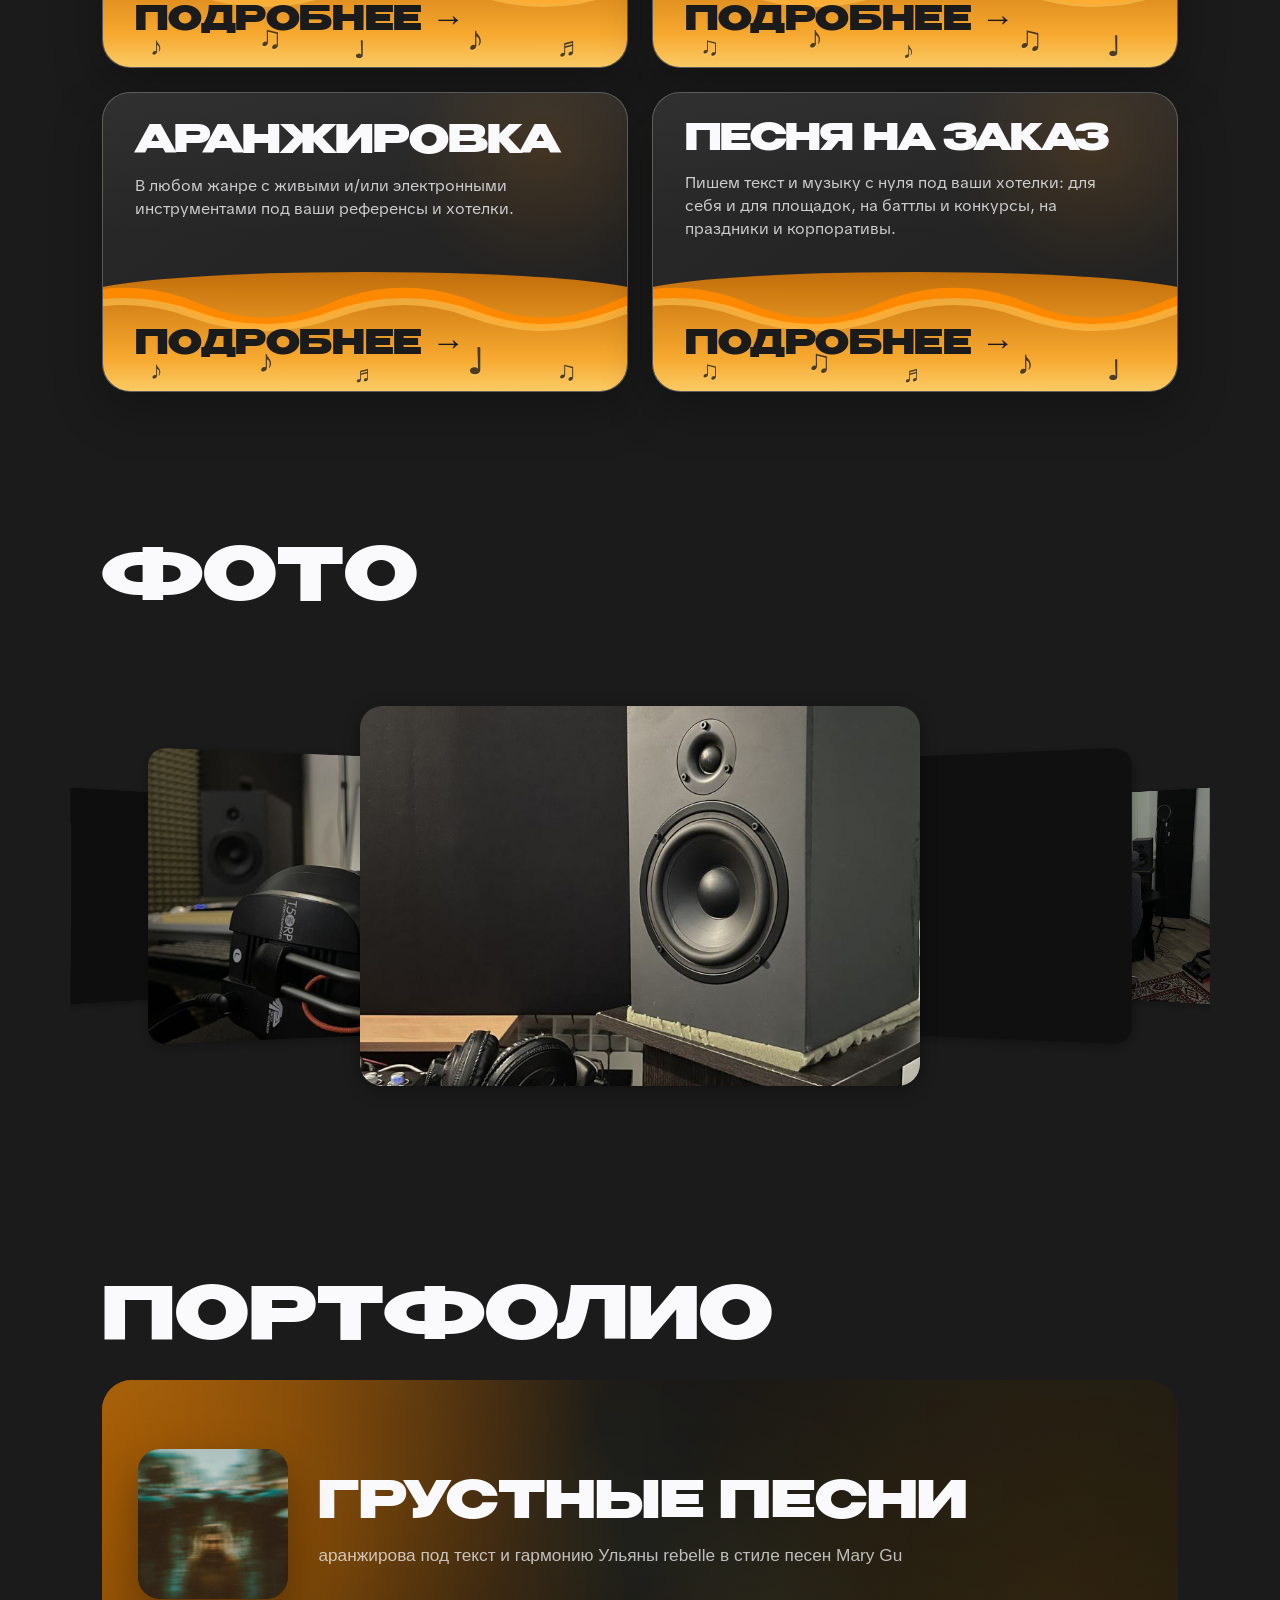
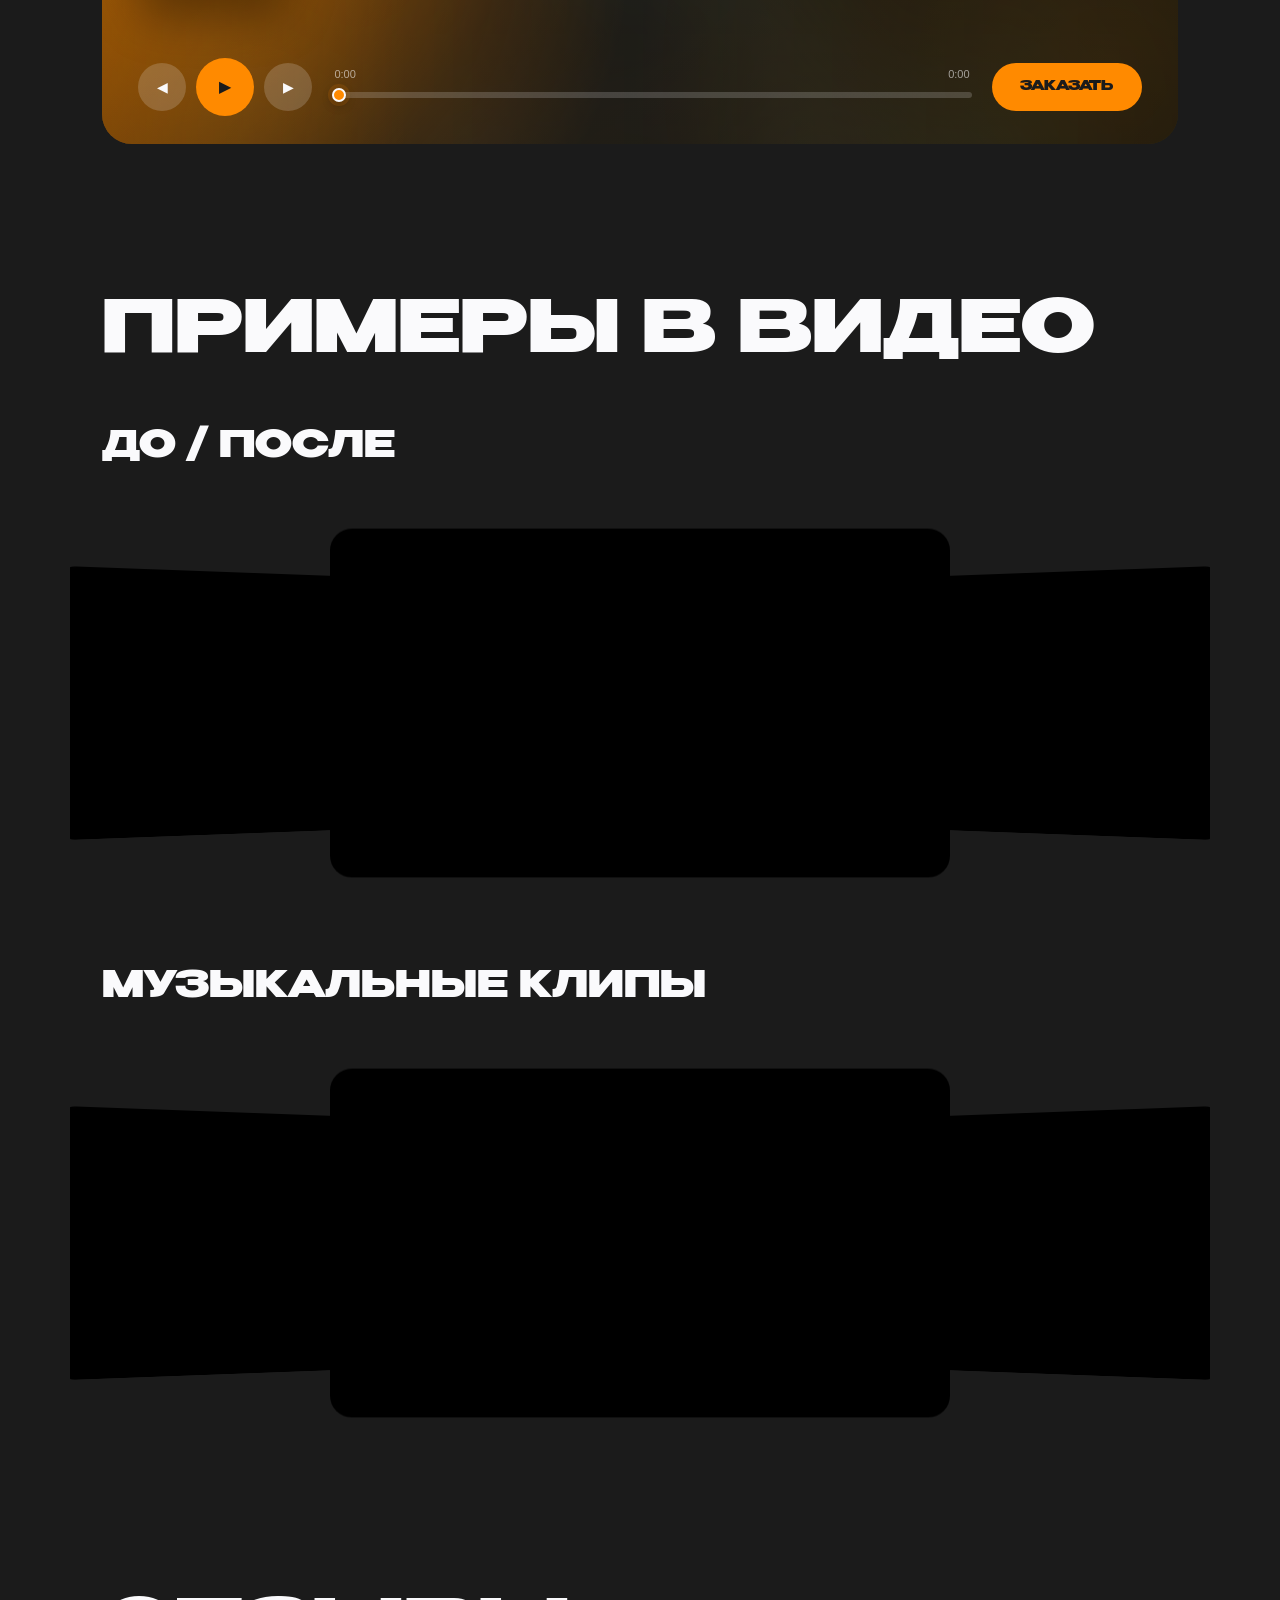
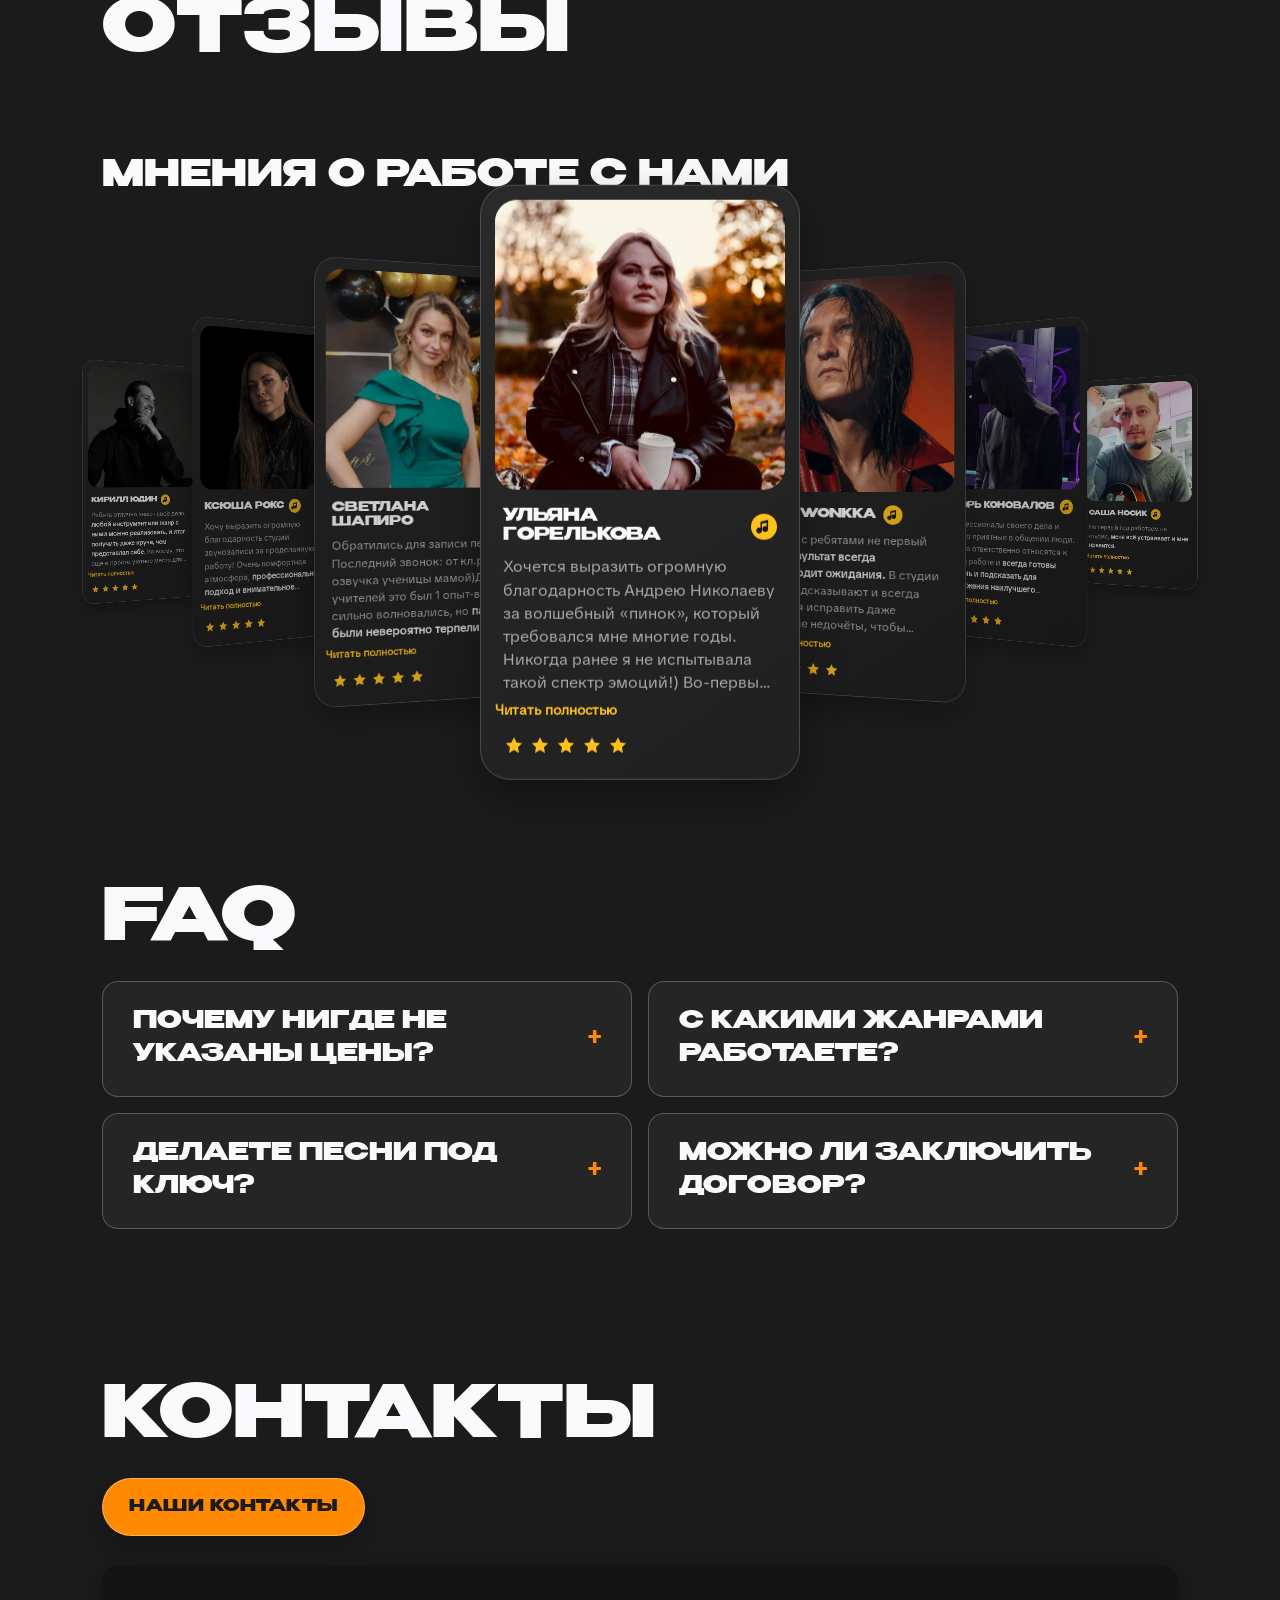
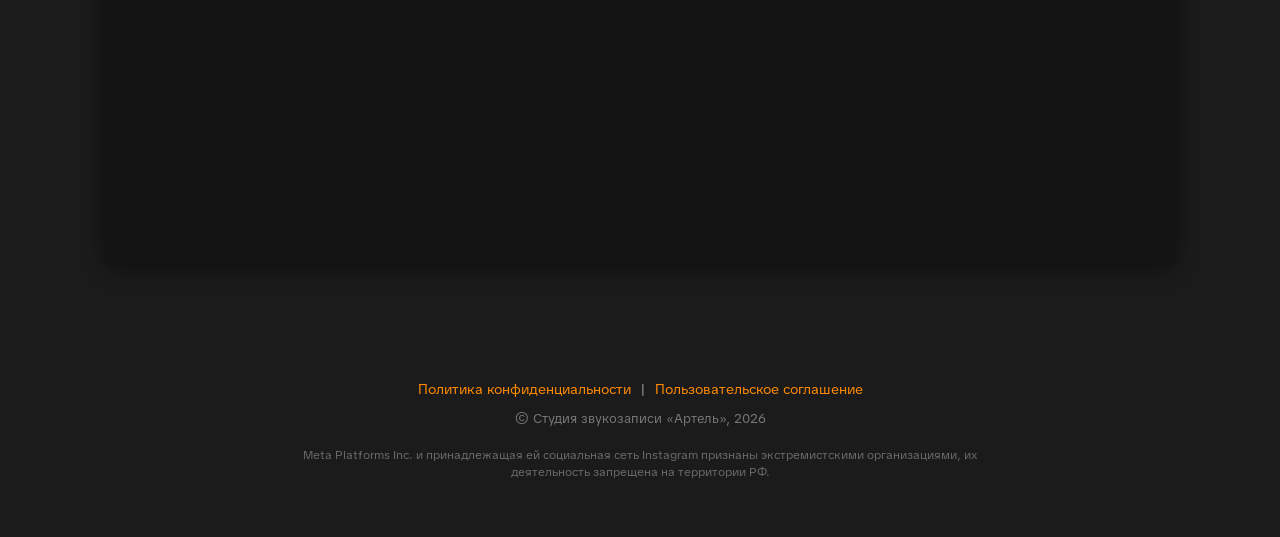
==== commit be4fddaa: "Трек «Дотла» (WillyWonkka) во всех плеерах Co-Authored-By: Claude Sonnet 5.5 <noreply@anthropic.com>" ====
--- a/index.html
+++ b/index.html
@@ -1108,6 +1108,13 @@
 const musicTracks = [
 
   {
+    src: 'assets/audio/dotla.mp3',
+    title: 'ДОТЛА',
+    description: 'WillyWonkka',
+    cover: 'assets/img/covers/dotla.jpg'
+  },
+
+  {
     src: 'assets/audio/ostanovis.mp3',
     title: 'ОСТАНОВИСЬ',
     description: 'Ксюша Рокс',
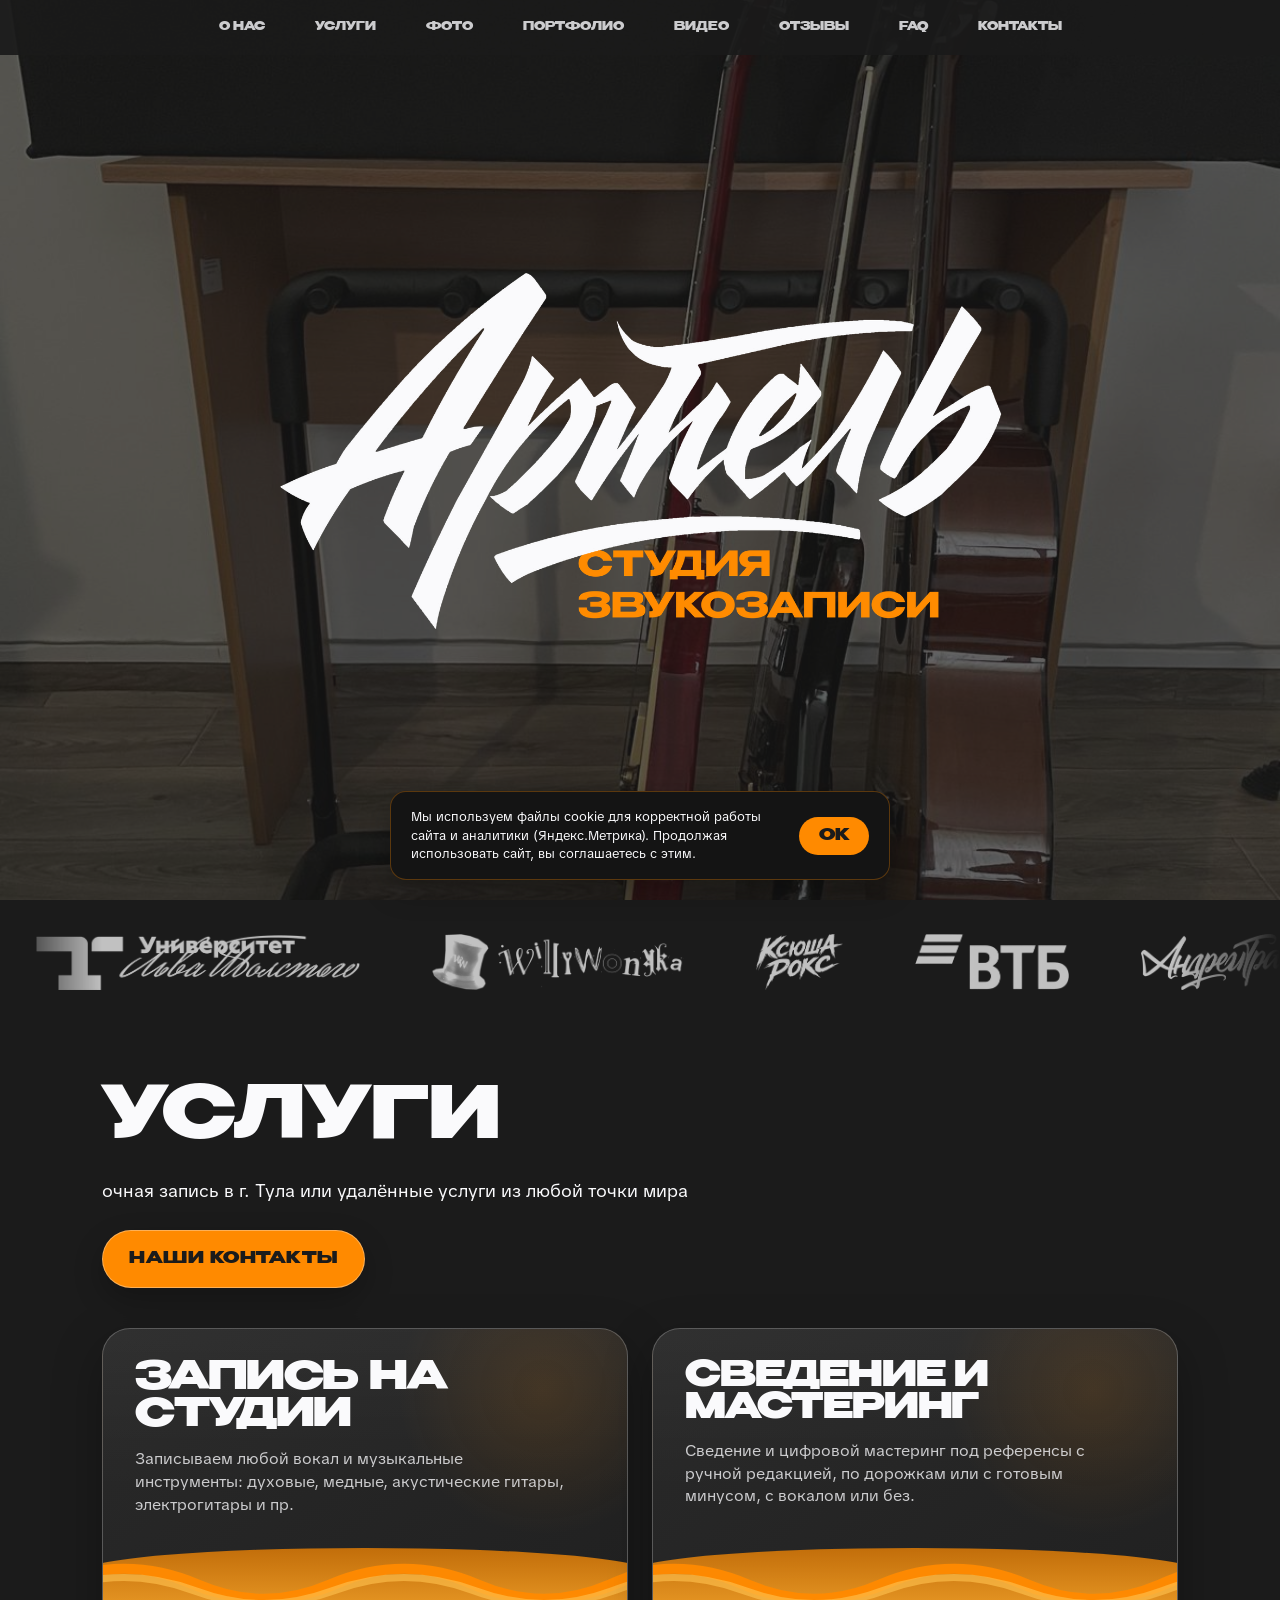
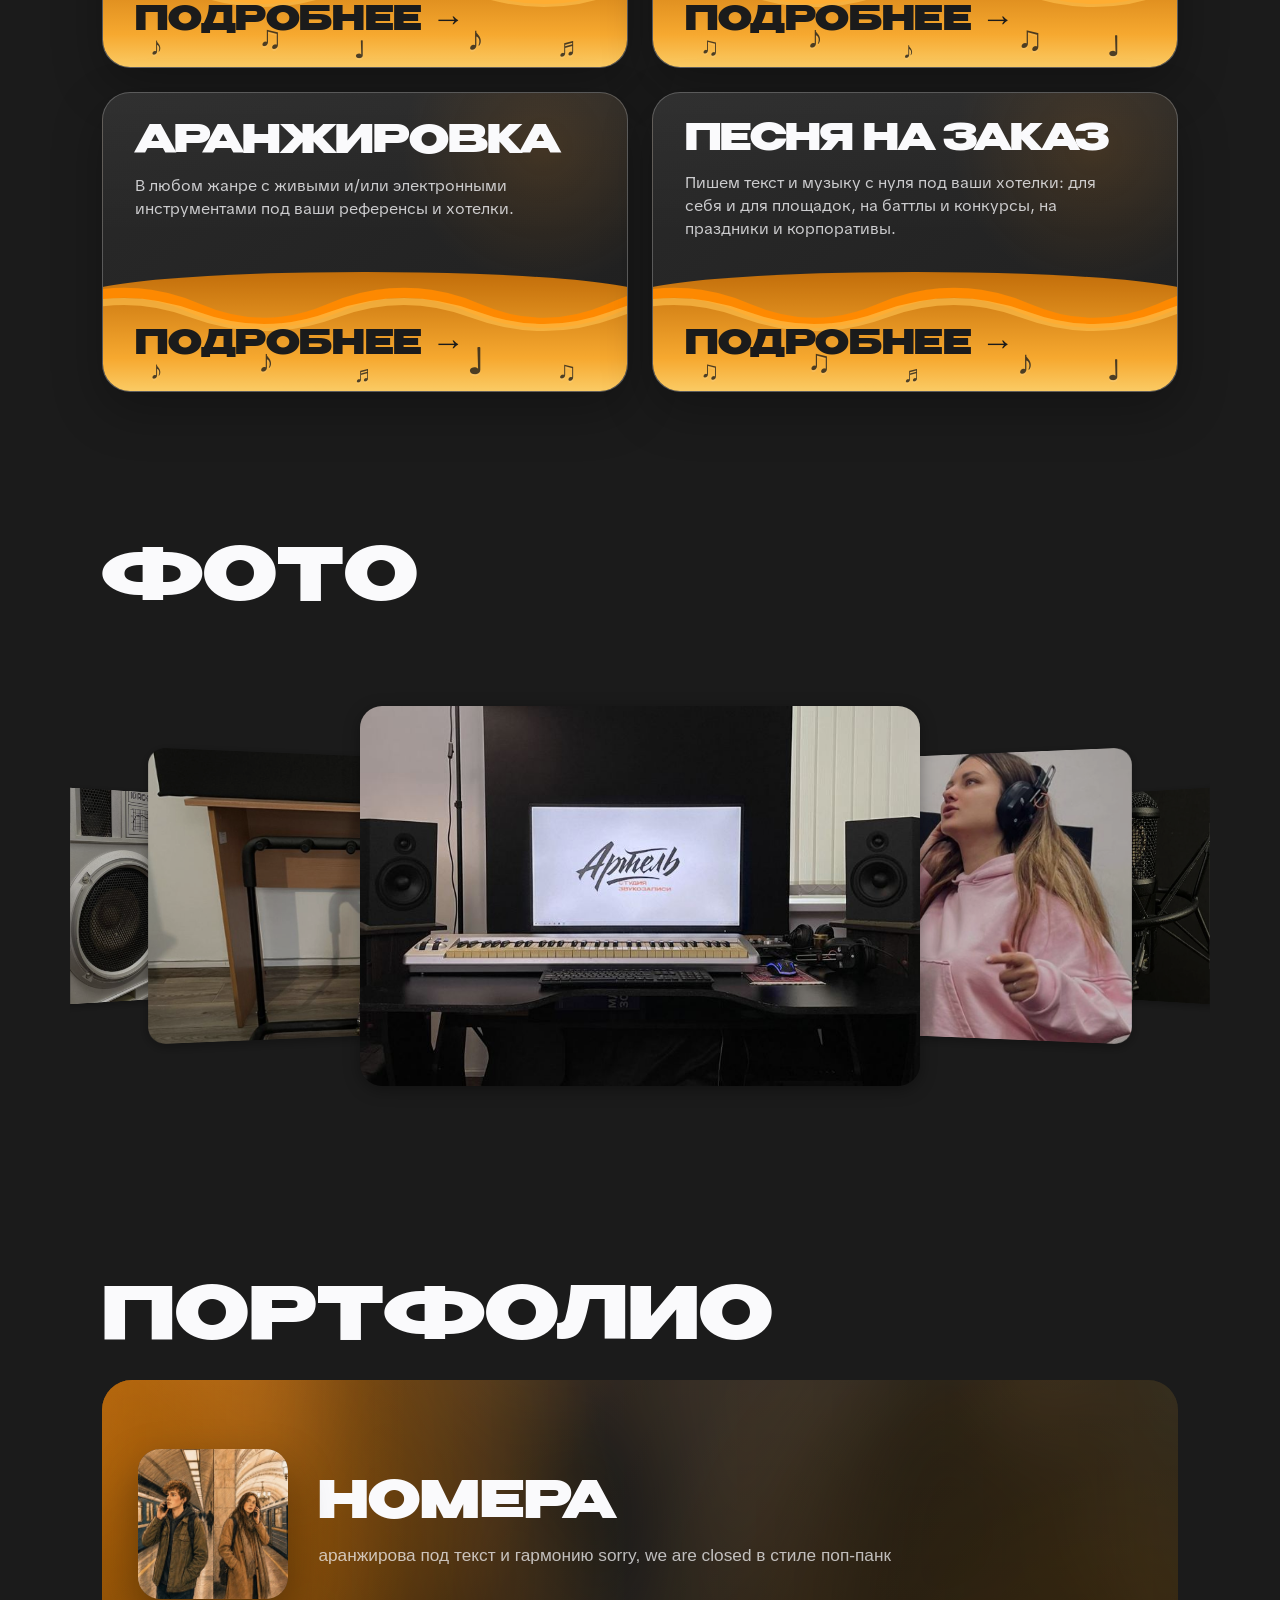
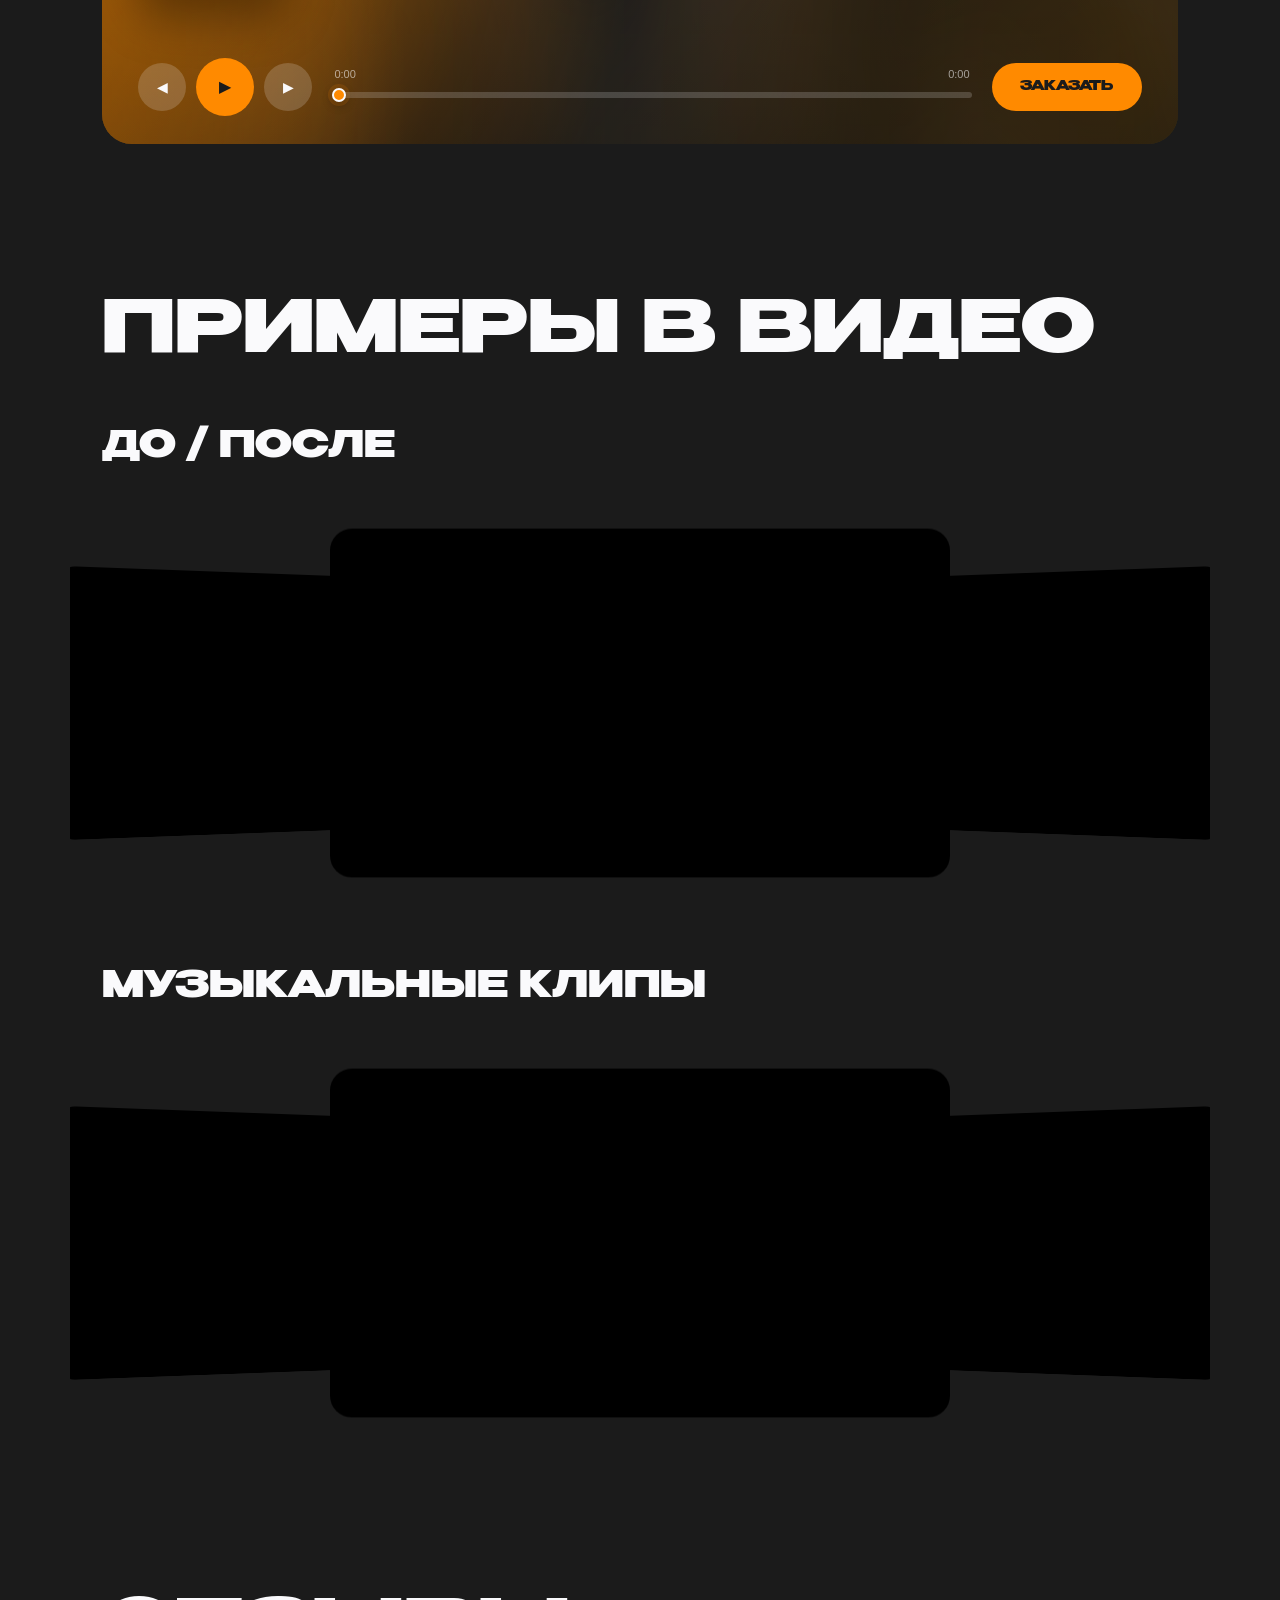
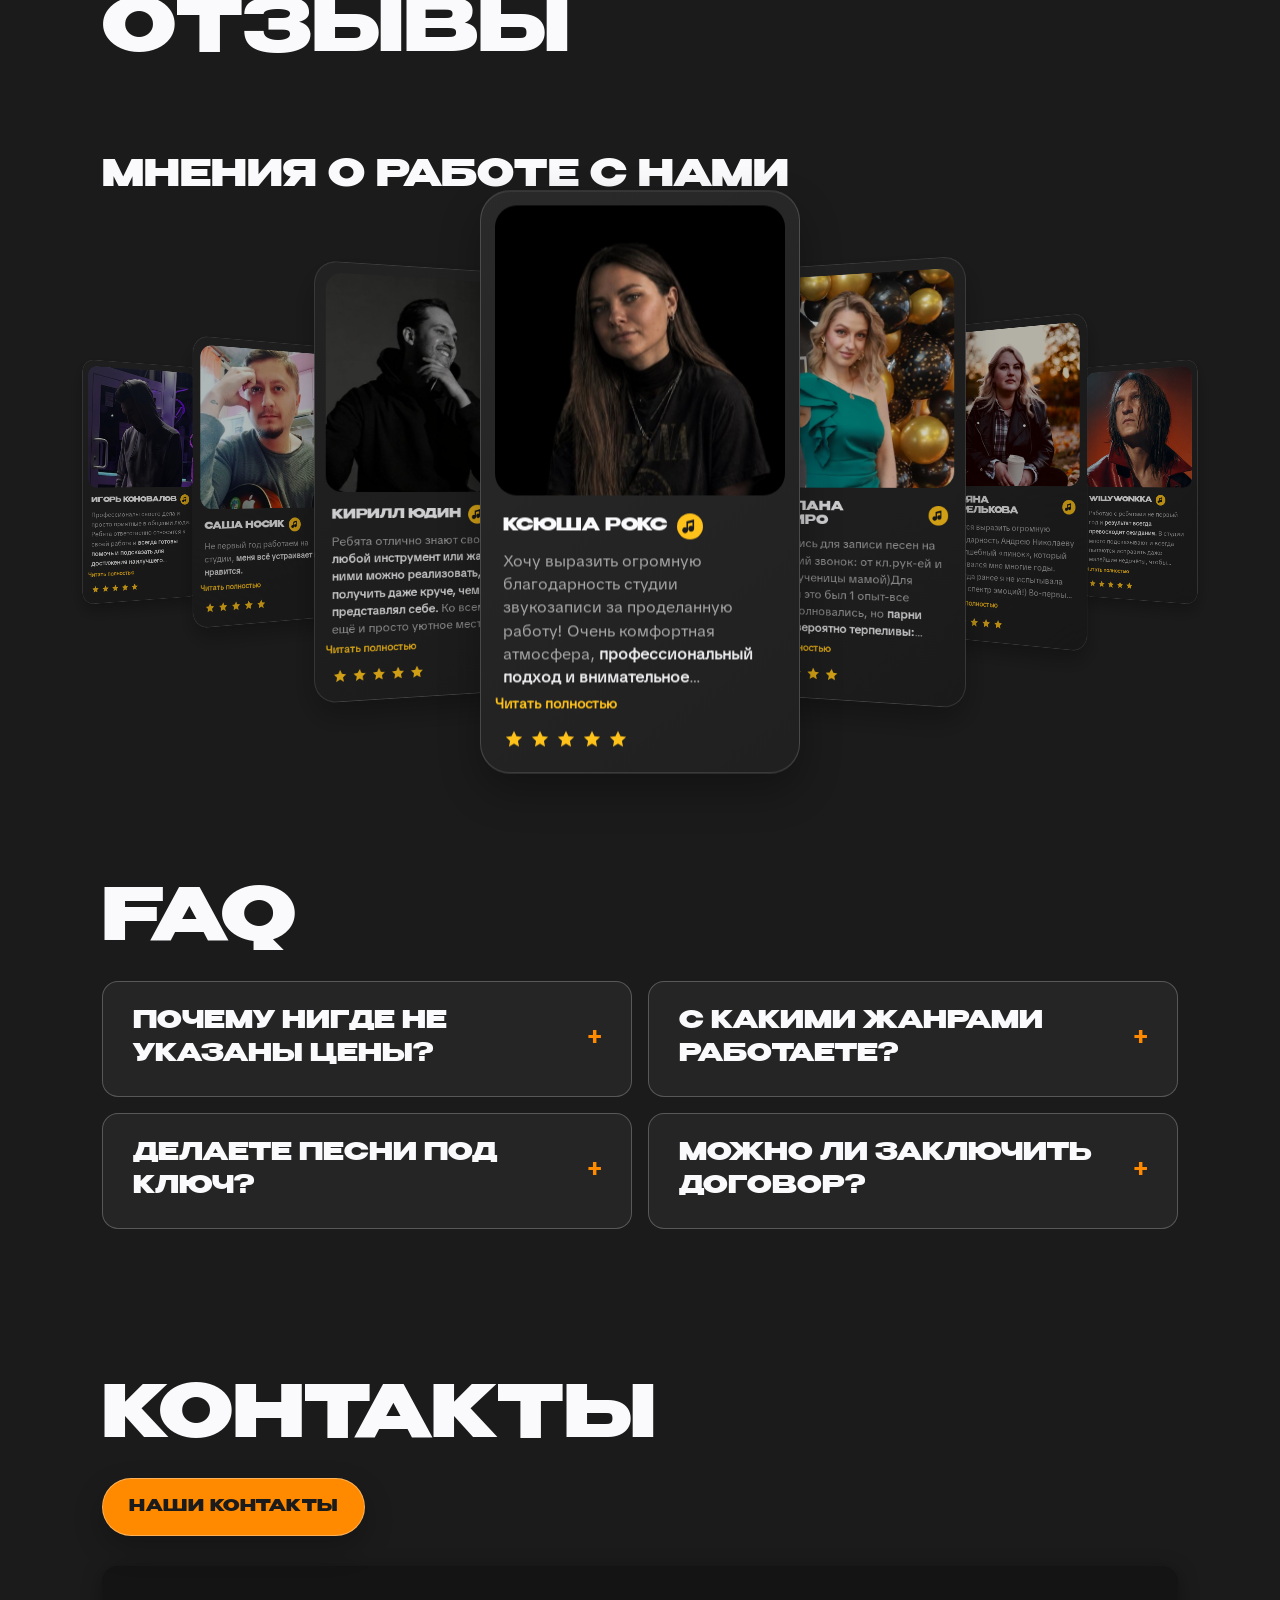
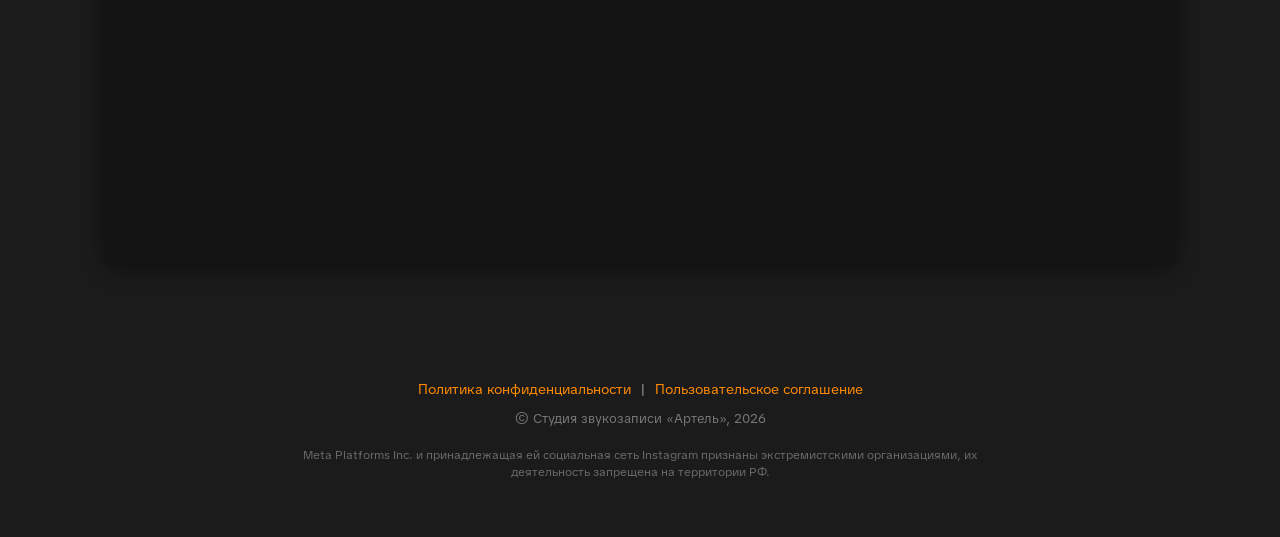
==== commit 9e14c0e4: "Трек «Хулиганка» (Заноза) во всех плеерах Co-Authored-By: Claude Sonnet 5.5 <noreply@anthropic.com> " ====
--- a/index.html
+++ b/index.html
@@ -1108,6 +1108,13 @@
 const musicTracks = [
 
   {
+    src: 'assets/audio/huliganka.mp3',
+    title: 'ХУЛИГАНКА',
+    description: 'Заноза',
+    cover: 'assets/img/covers/huliganka.jpg'
+  },
+
+  {
     src: 'assets/audio/dotla.mp3',
     title: 'ДОТЛА',
     description: 'WillyWonkka',
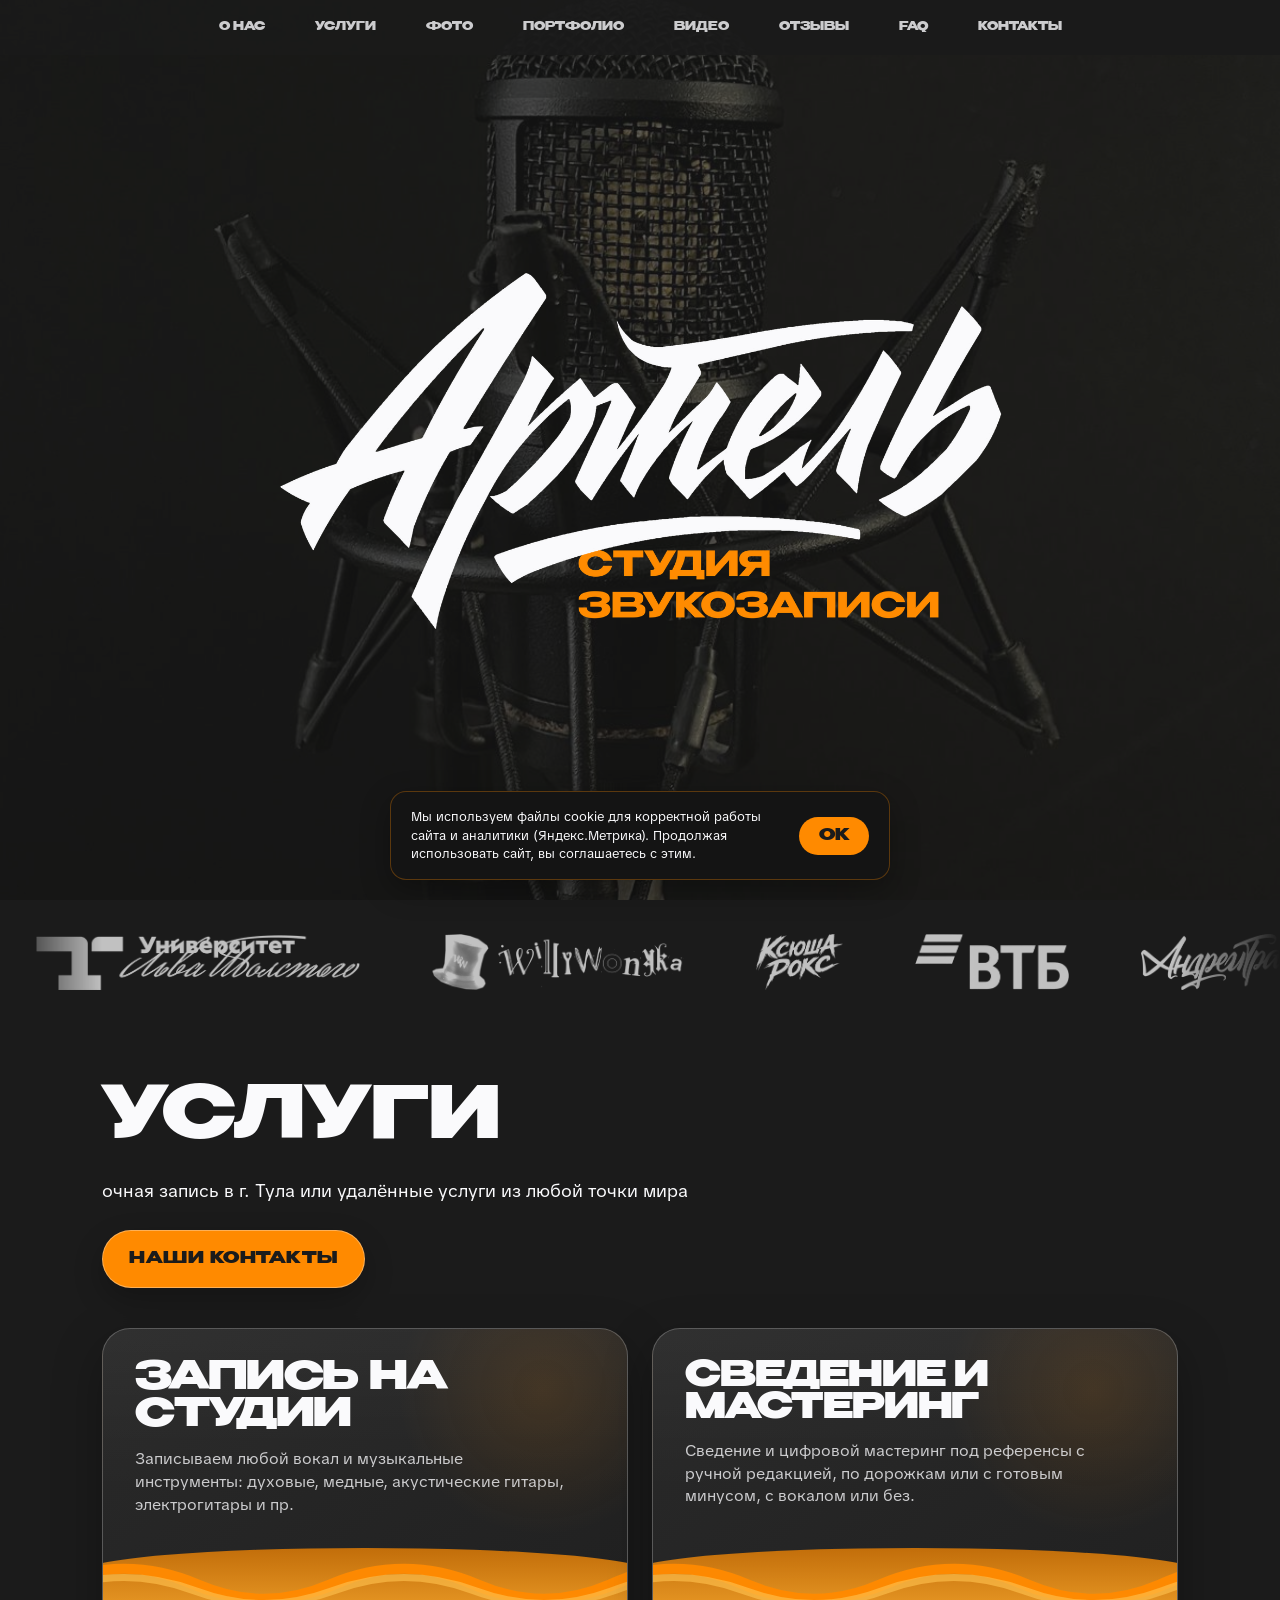
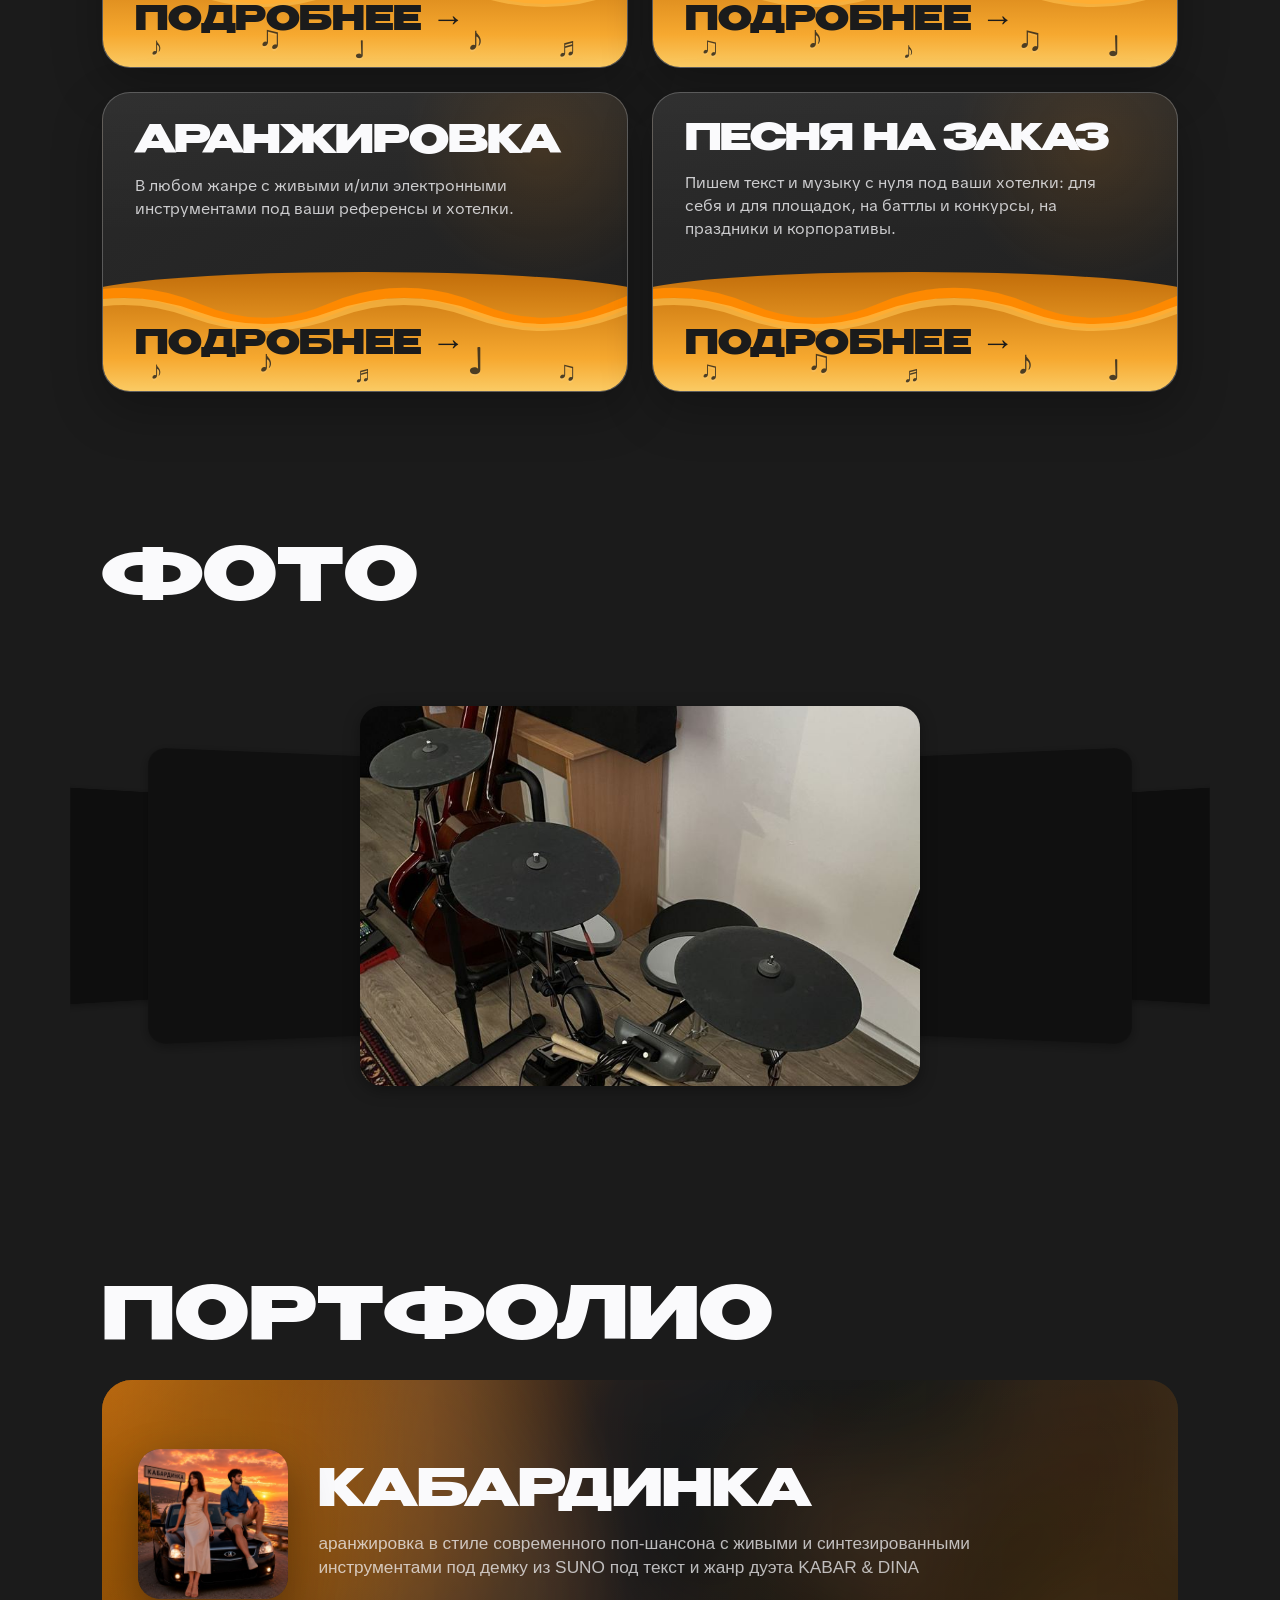
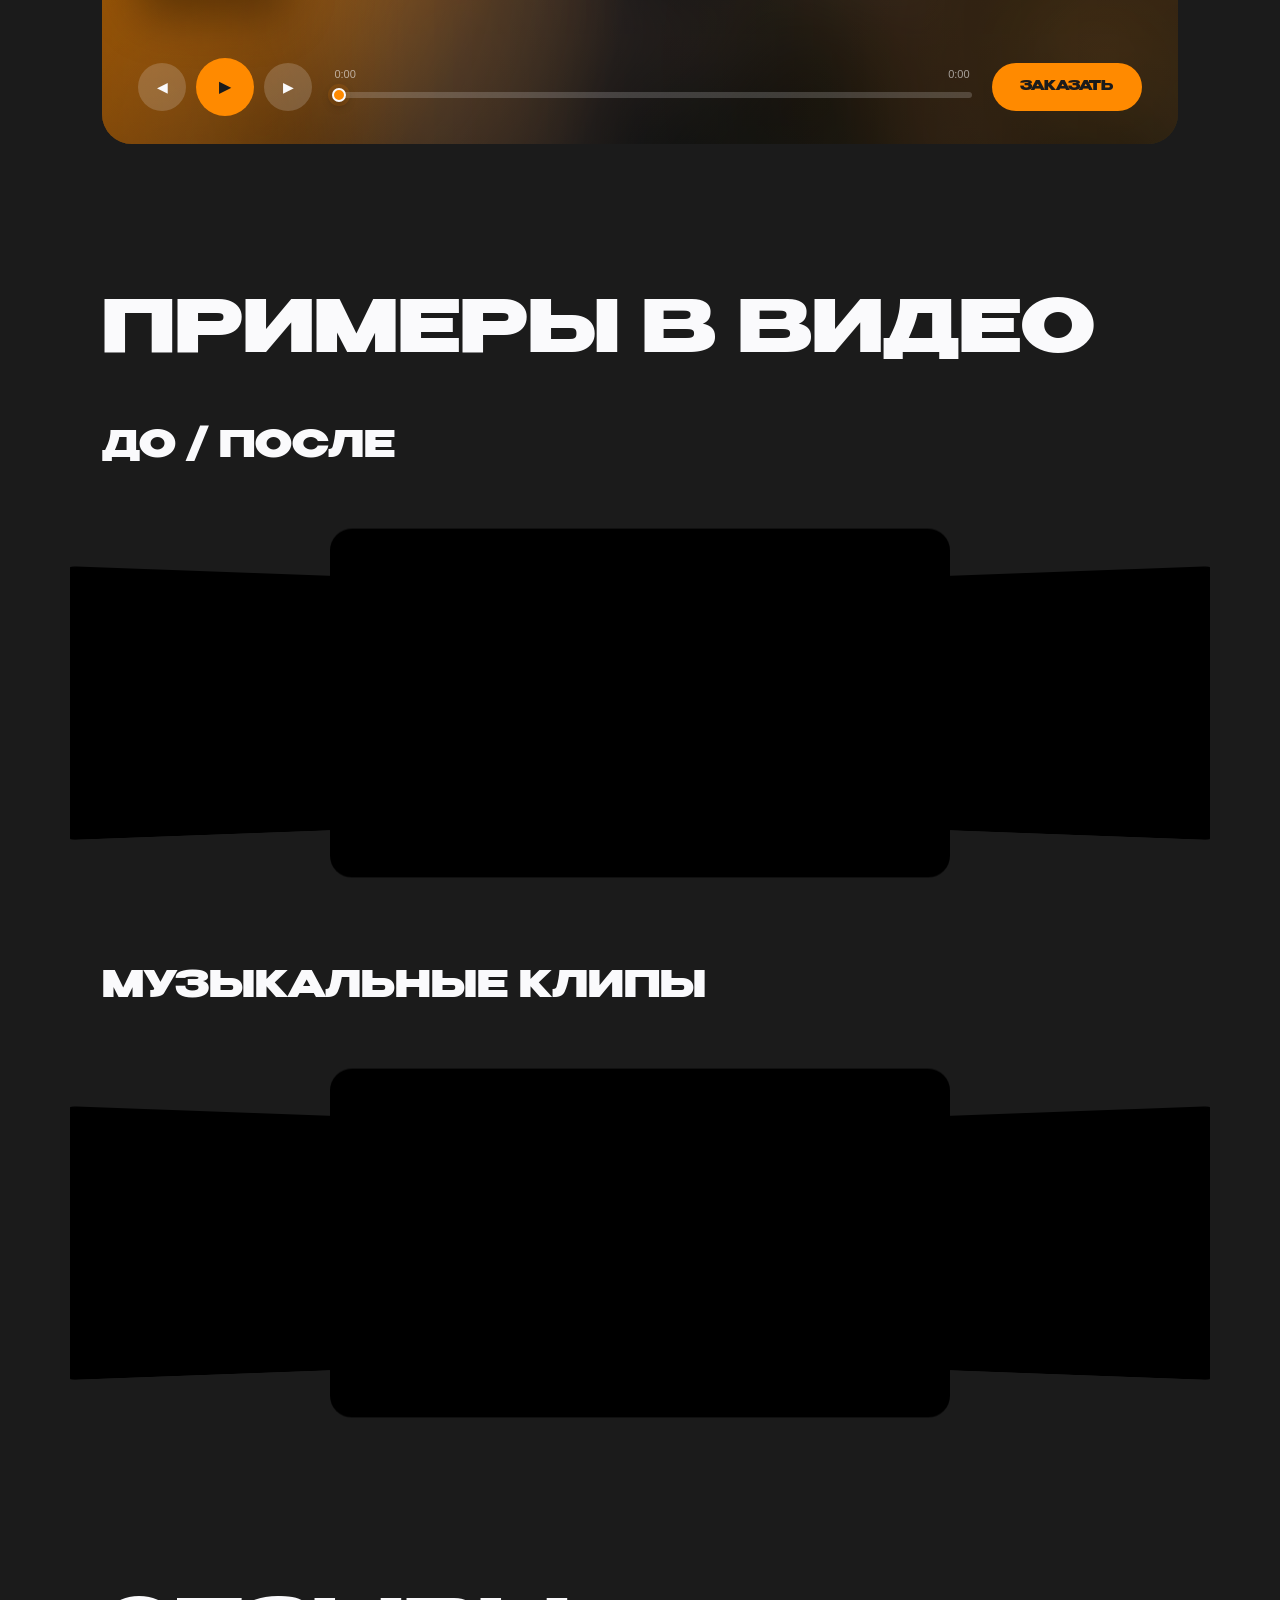
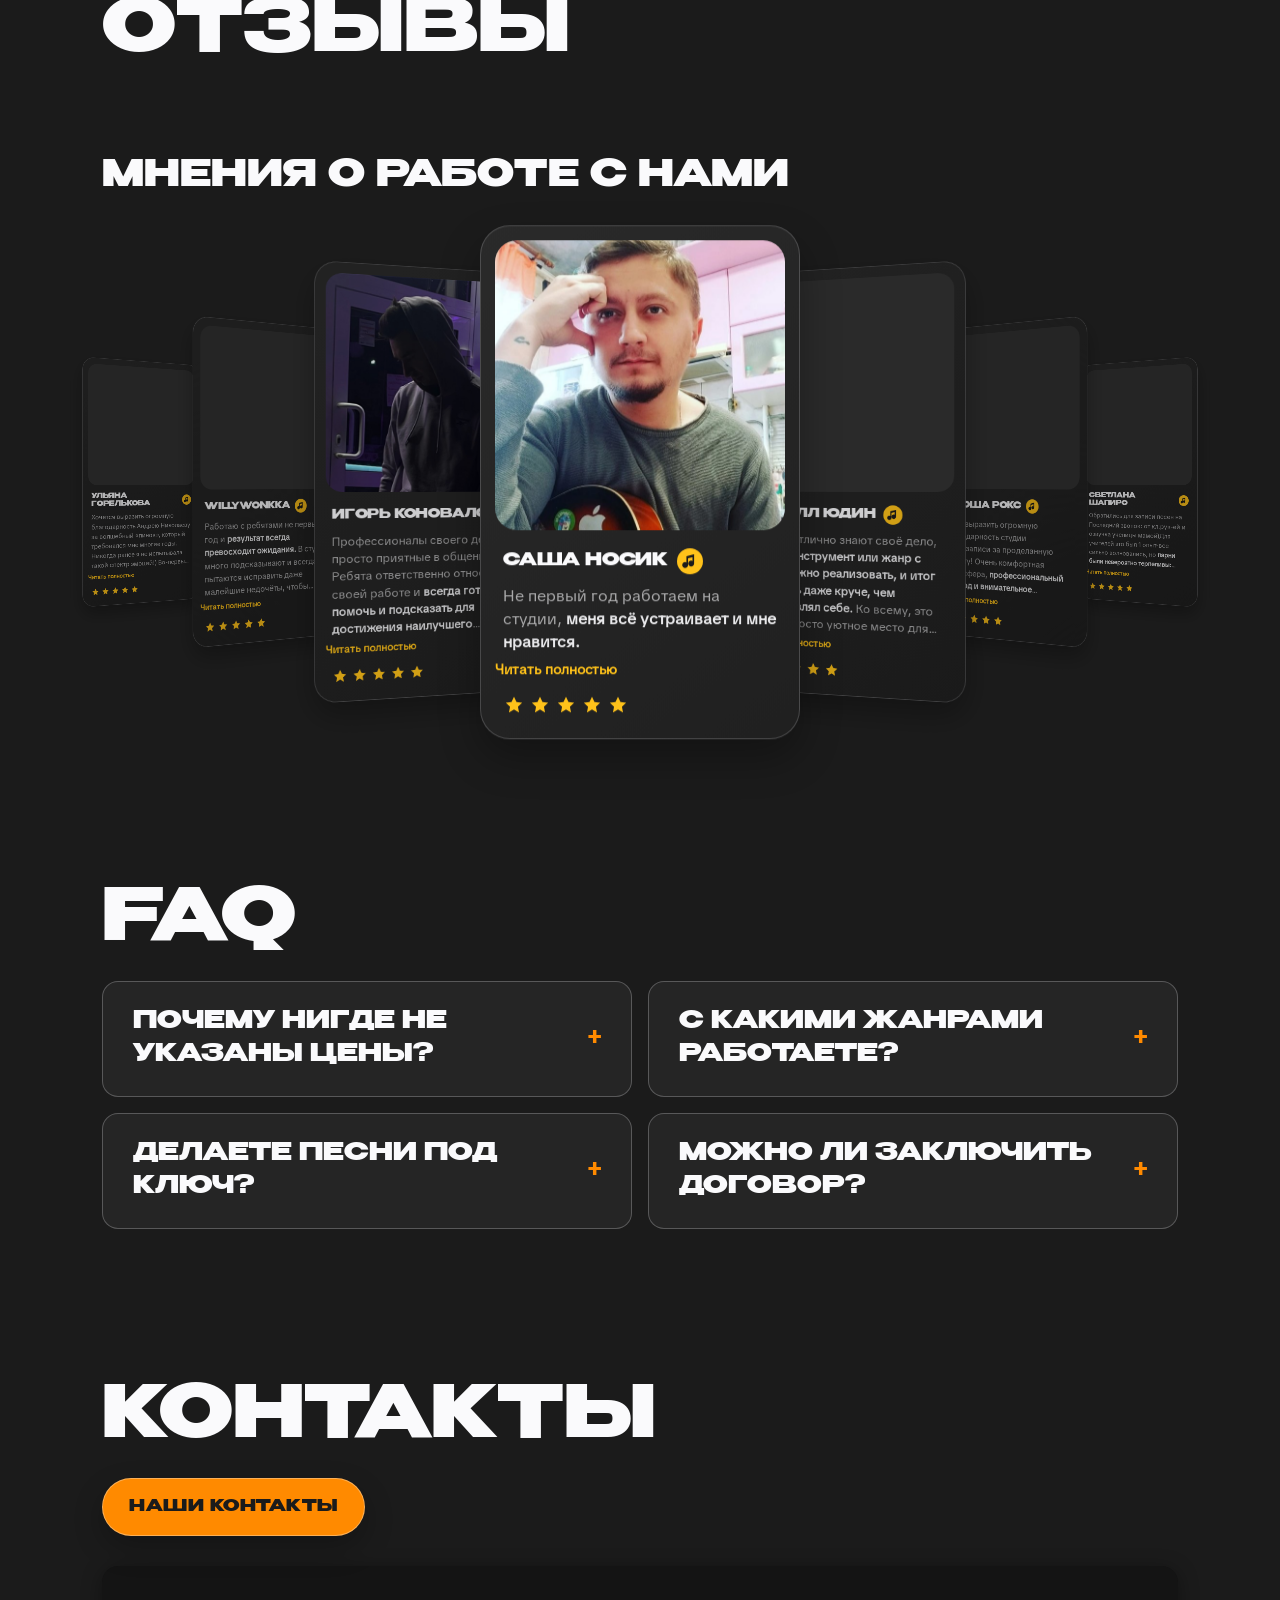
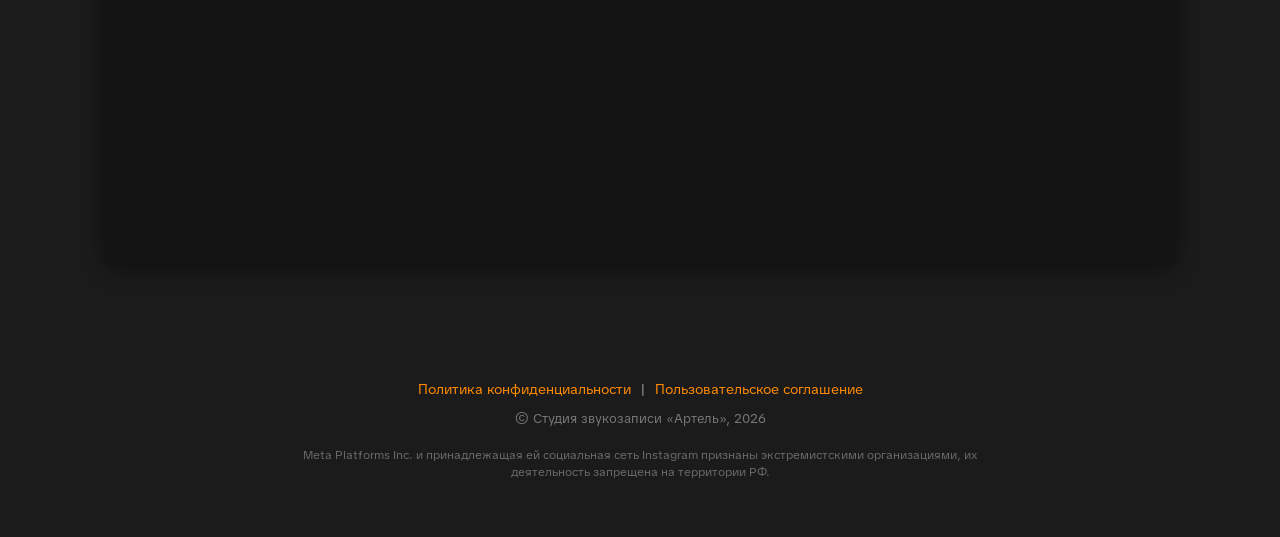
==== commit 2e35c881: "Трек «Voice» (WillyWonkka) во всех плеерах Co-Authored-By: Claude Sonnet 5.5 <noreply@anthropic.com>" ====
--- a/index.html
+++ b/index.html
@@ -1108,6 +1108,13 @@
 const musicTracks = [
 
   {
+    src: 'assets/audio/voice.mp3',
+    title: 'VOICE',
+    description: 'WillyWonkka',
+    cover: 'assets/img/covers/voice.jpg'
+  },
+
+  {
     src: 'assets/audio/huliganka.mp3',
     title: 'ХУЛИГАНКА',
     description: 'Заноза',
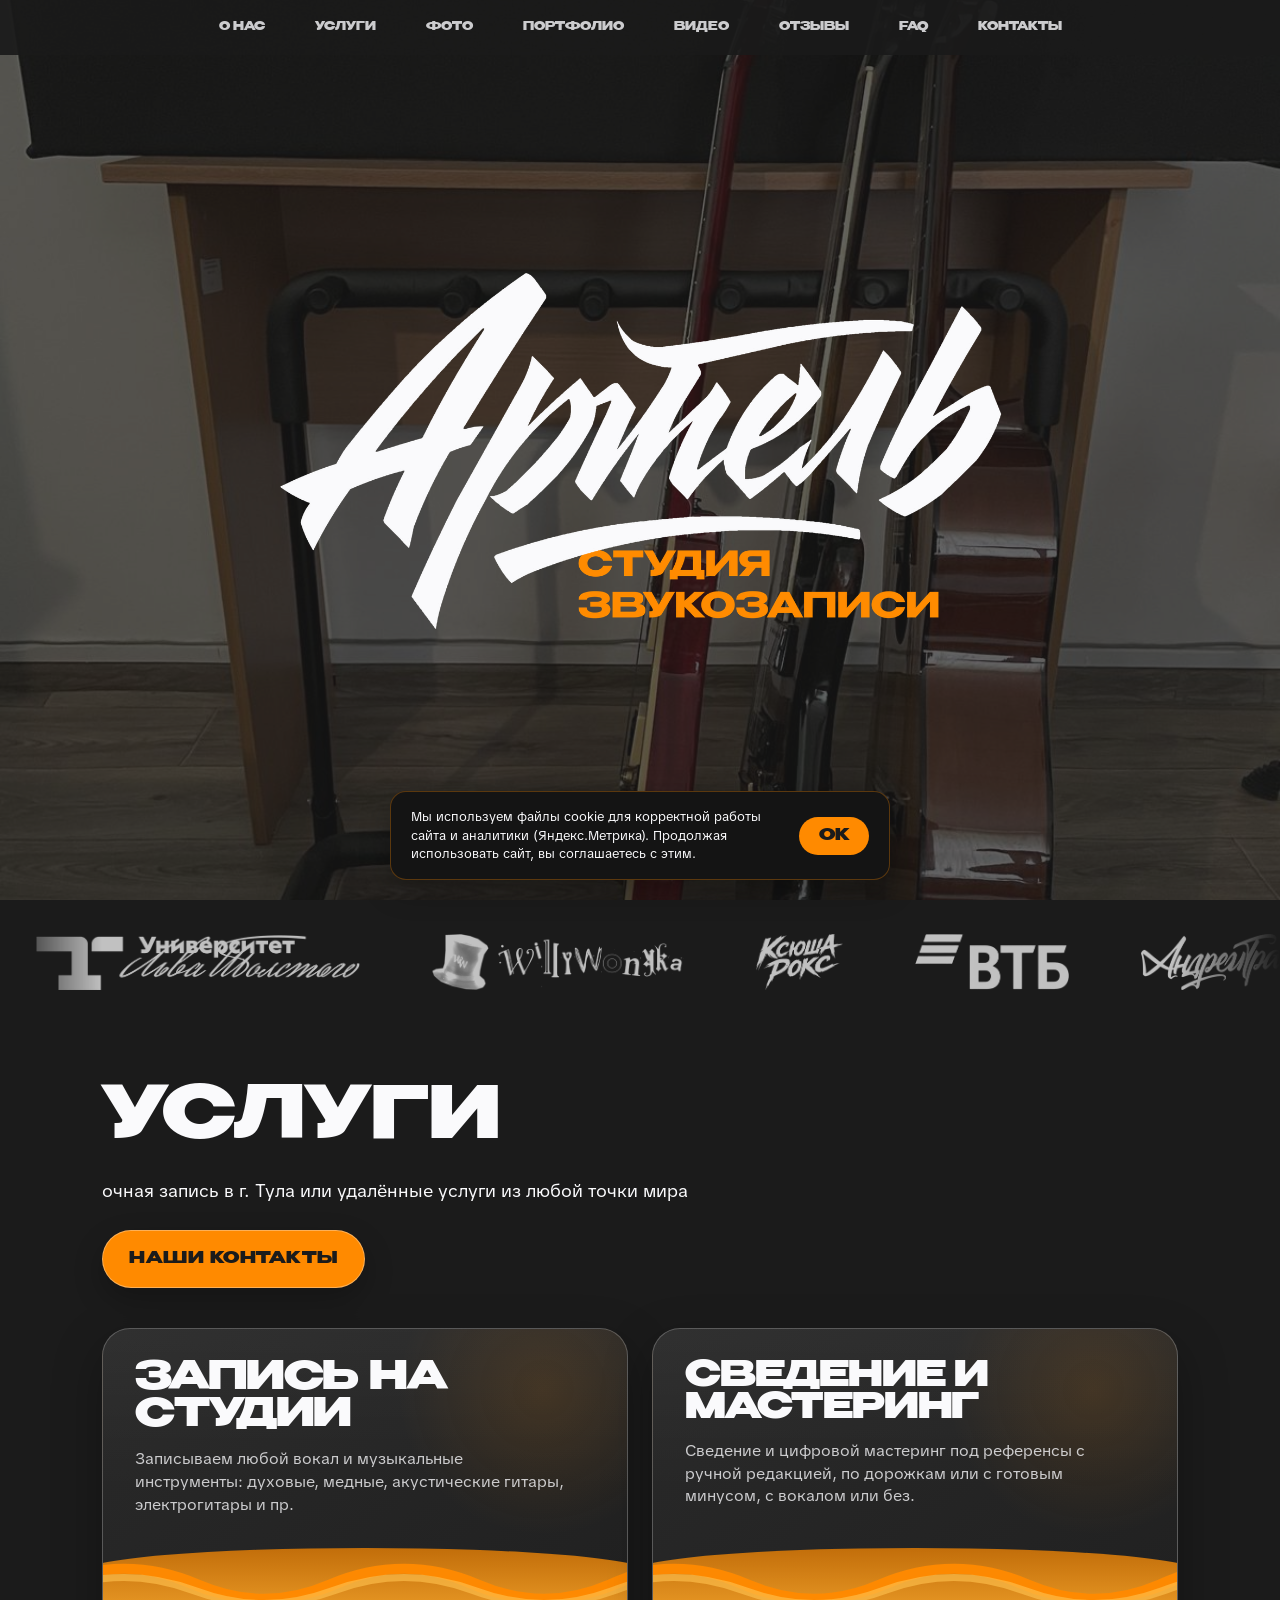
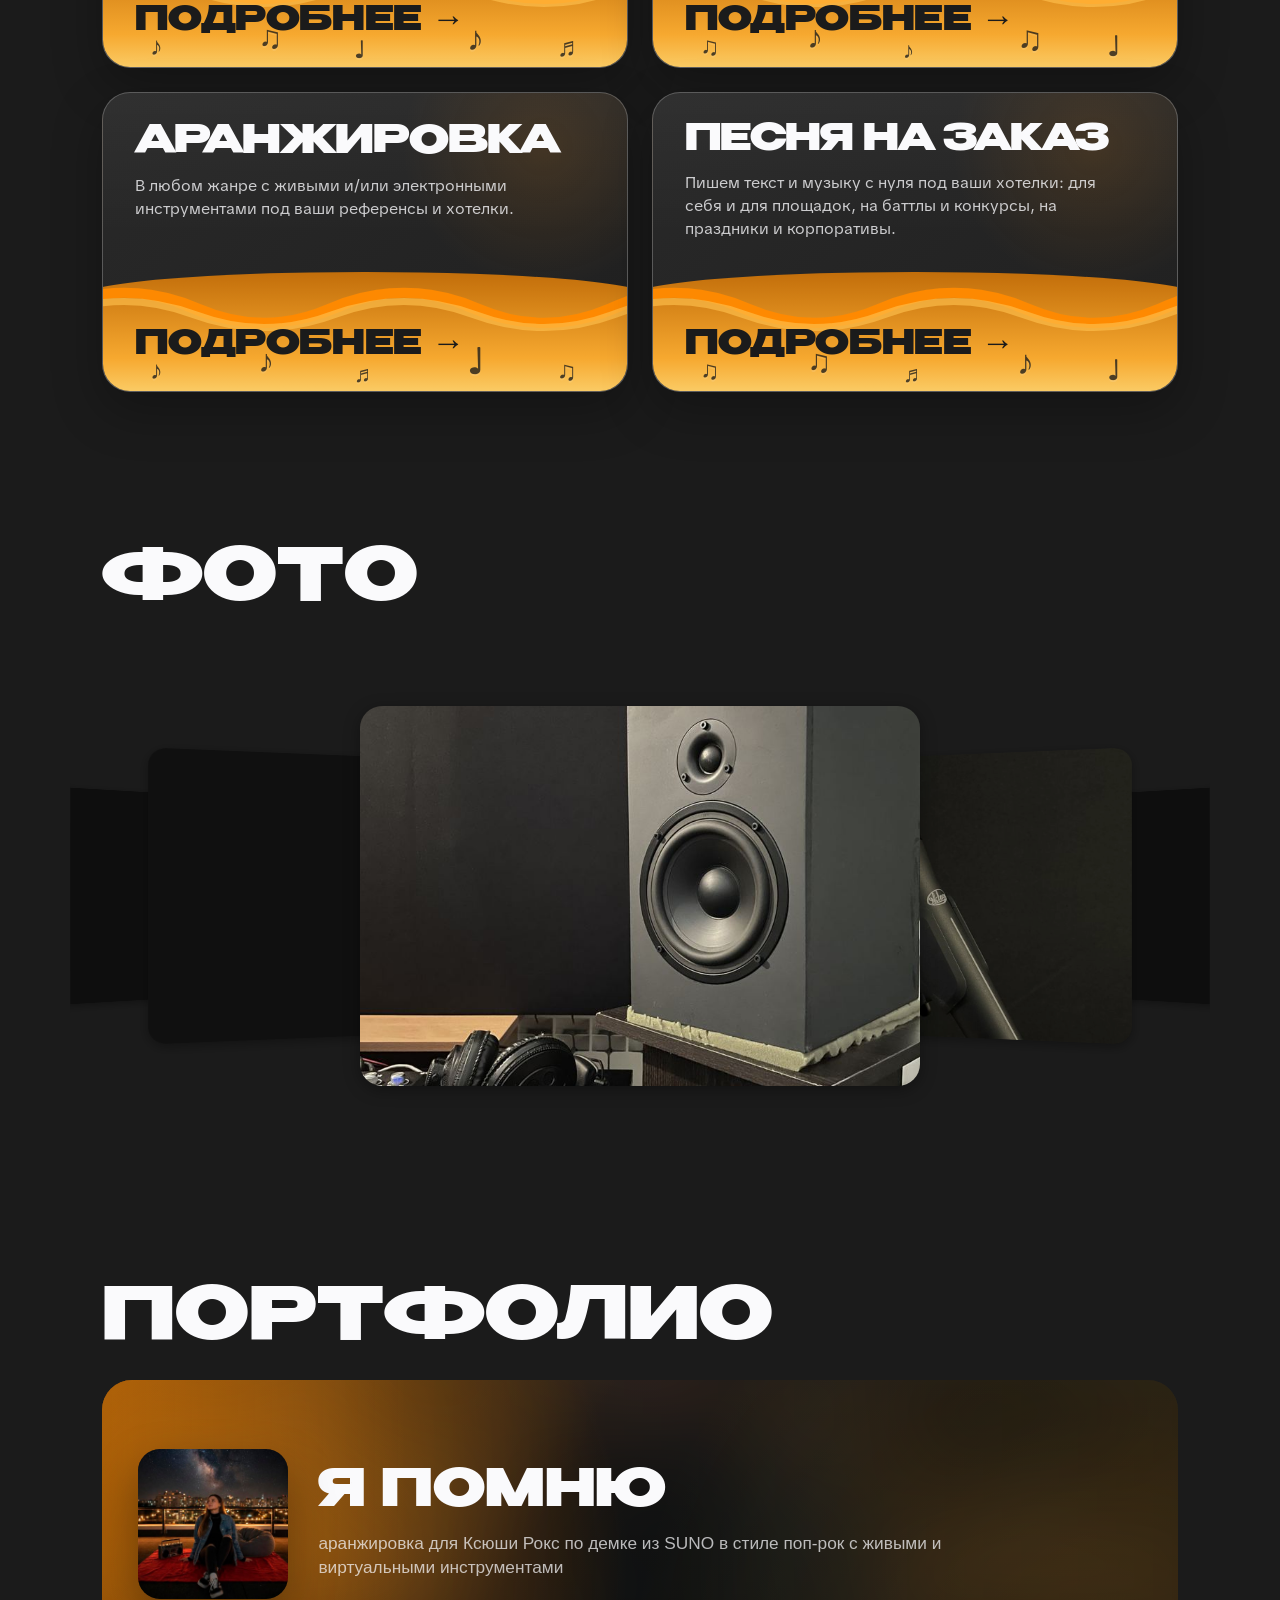
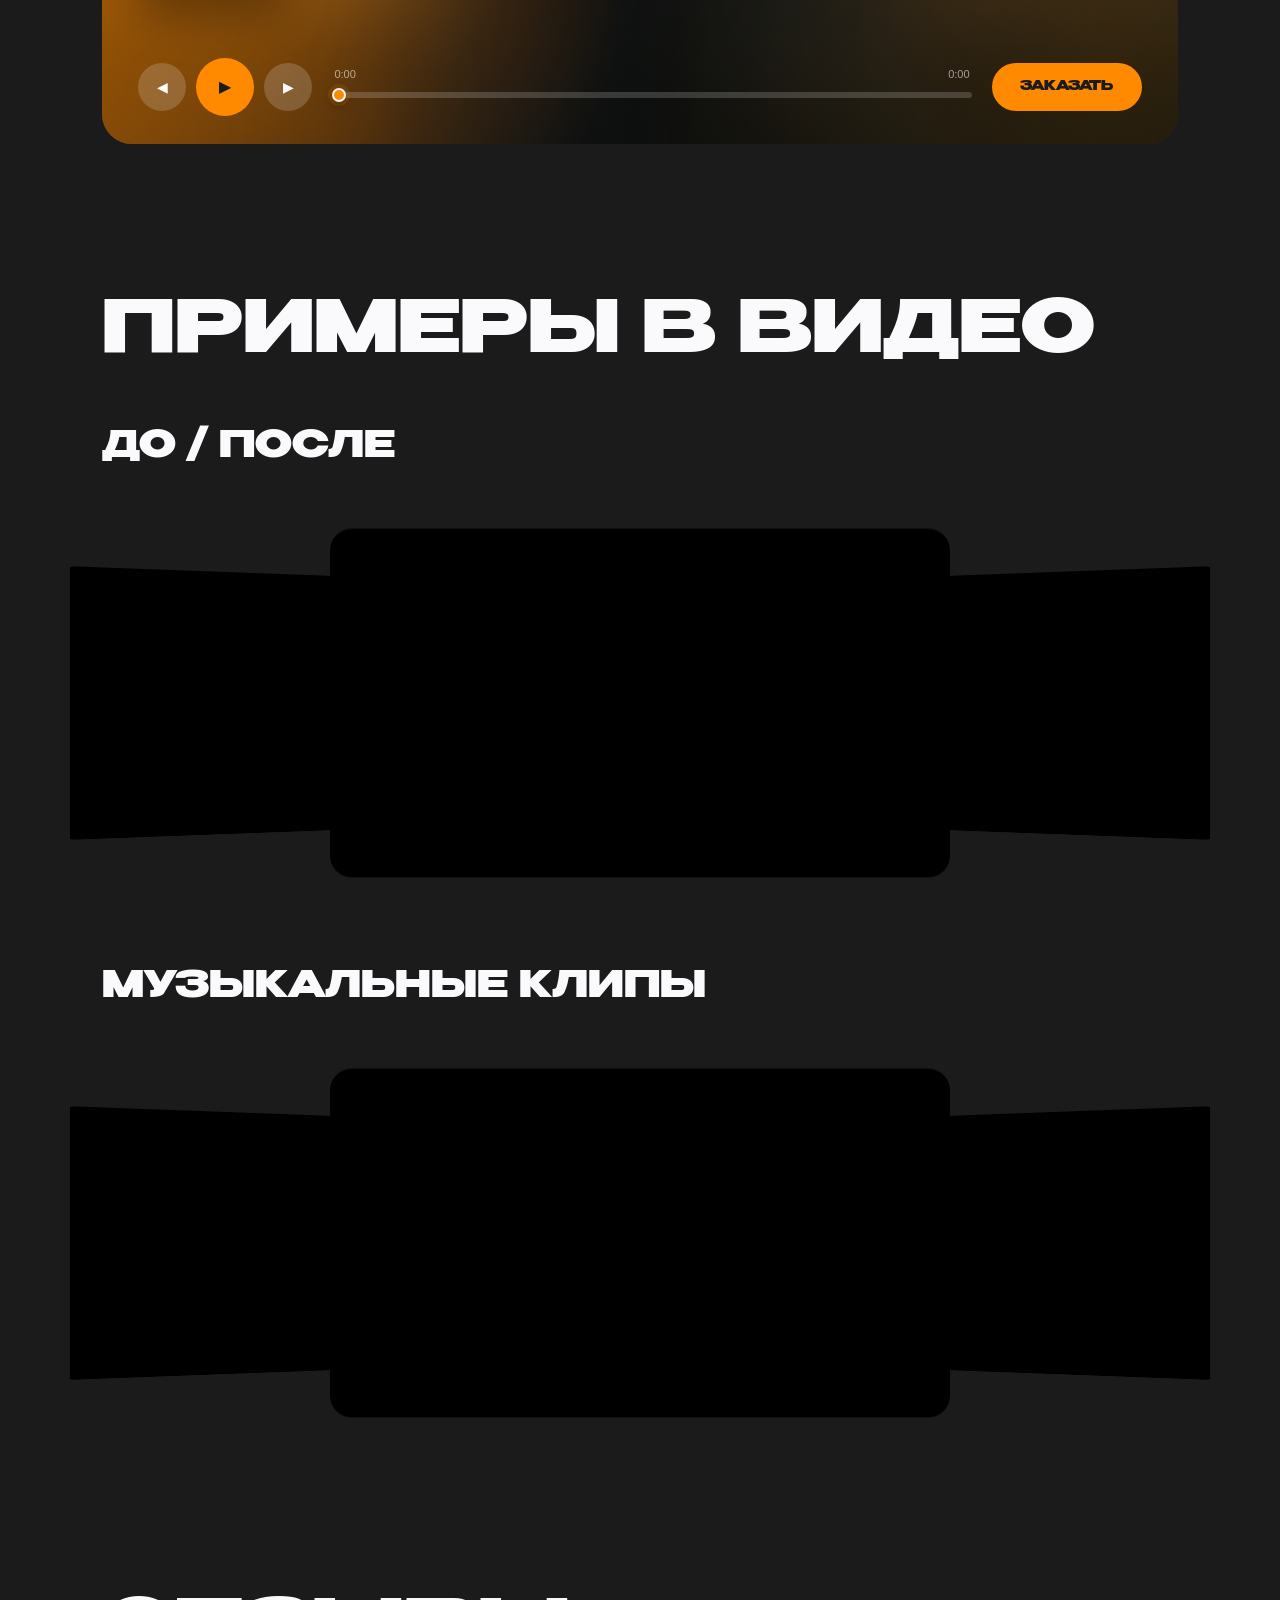
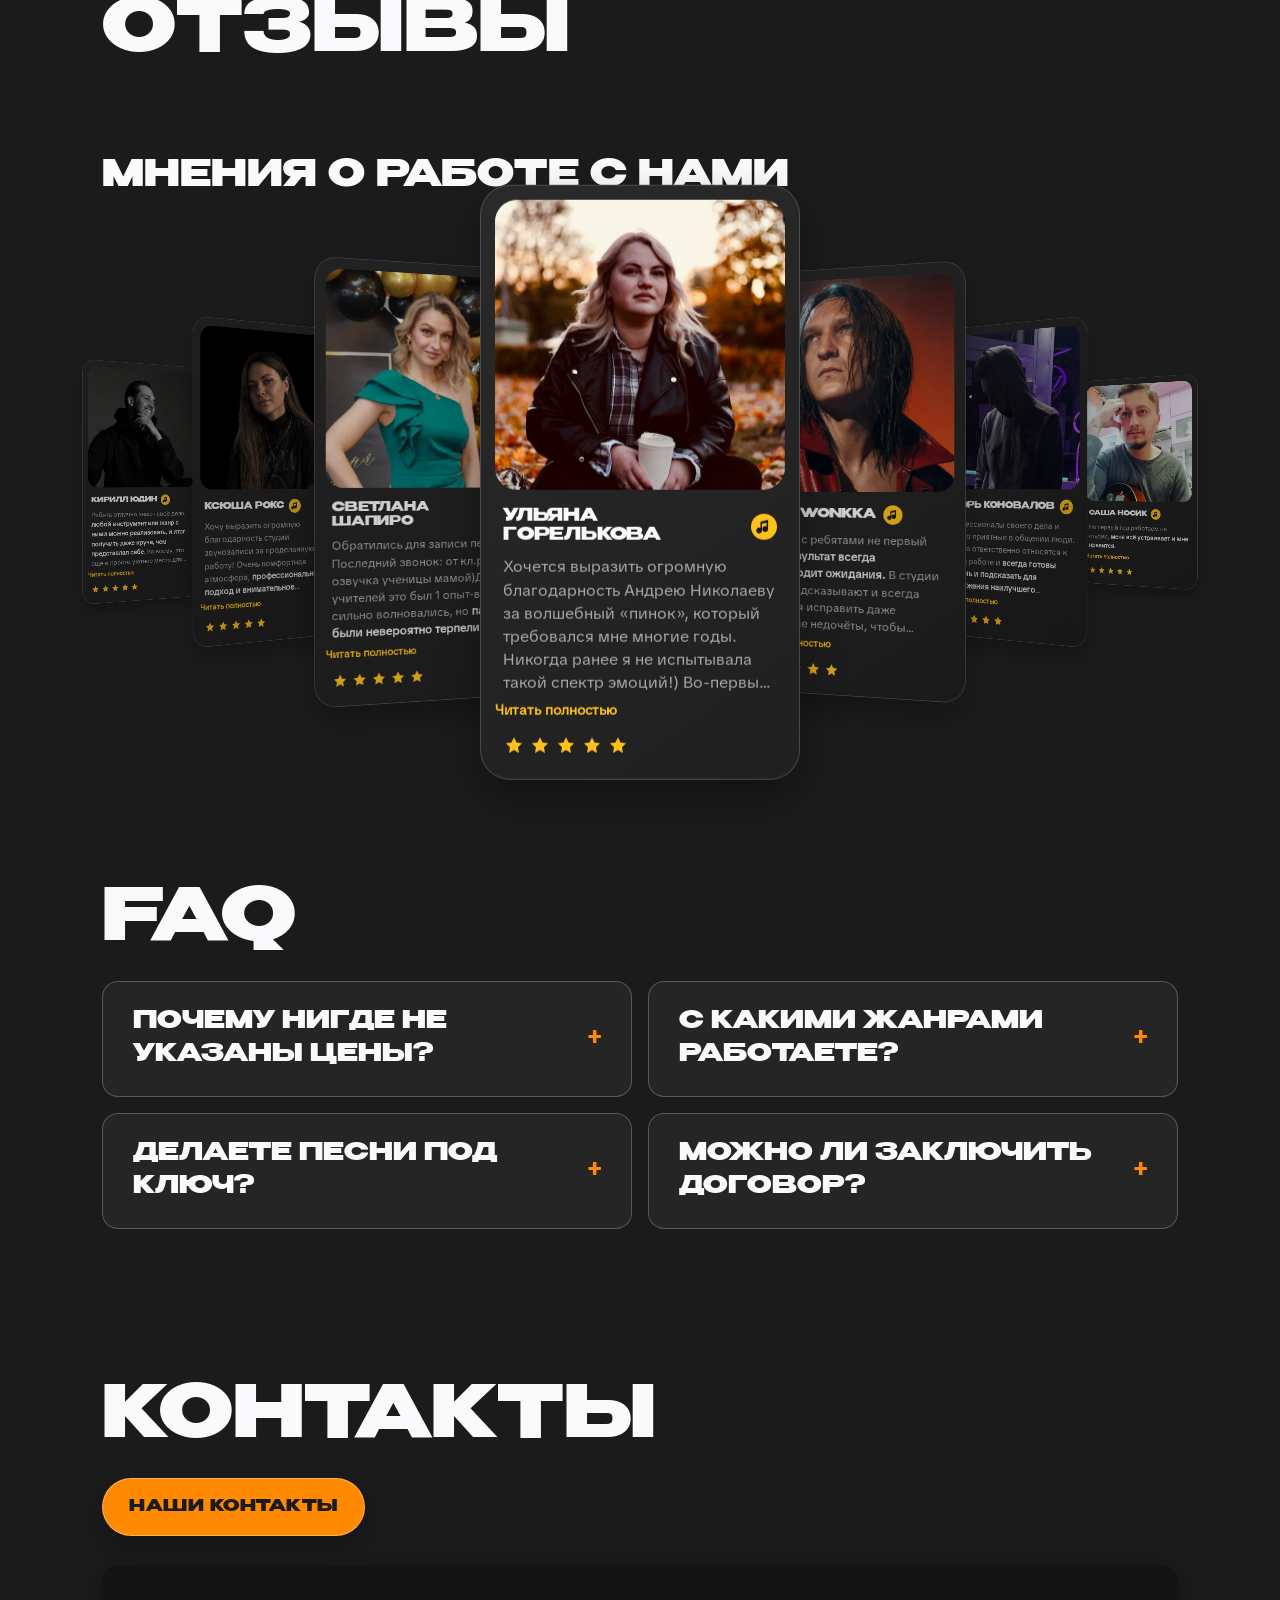
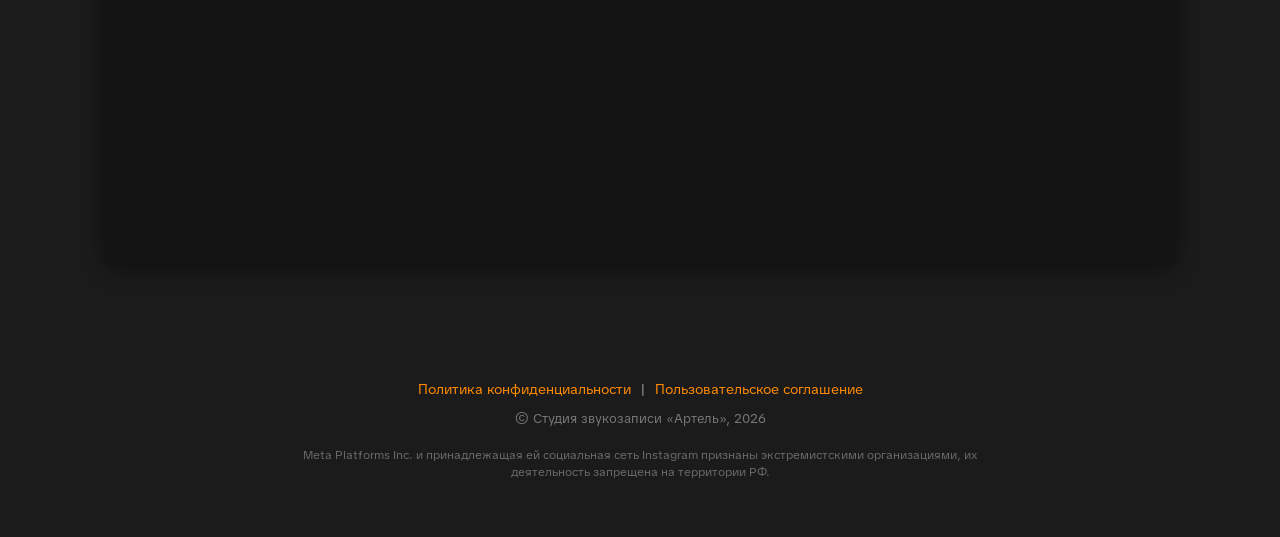
==== commit 478dd70f: "Трек «На потом» (WillyWonkka) во всех плеерах Co-Authored-By: Claude Sonnet 5.5 <noreply@anthropic.c" ====
--- a/index.html
+++ b/index.html
@@ -1108,6 +1108,13 @@
 const musicTracks = [
 
   {
+    src: 'assets/audio/napotom.mp3',
+    title: 'НА ПОТОМ',
+    description: 'WillyWonkka',
+    cover: 'assets/img/covers/napotom.jpg'
+  },
+
+  {
     src: 'assets/audio/voice.mp3',
     title: 'VOICE',
     description: 'WillyWonkka',
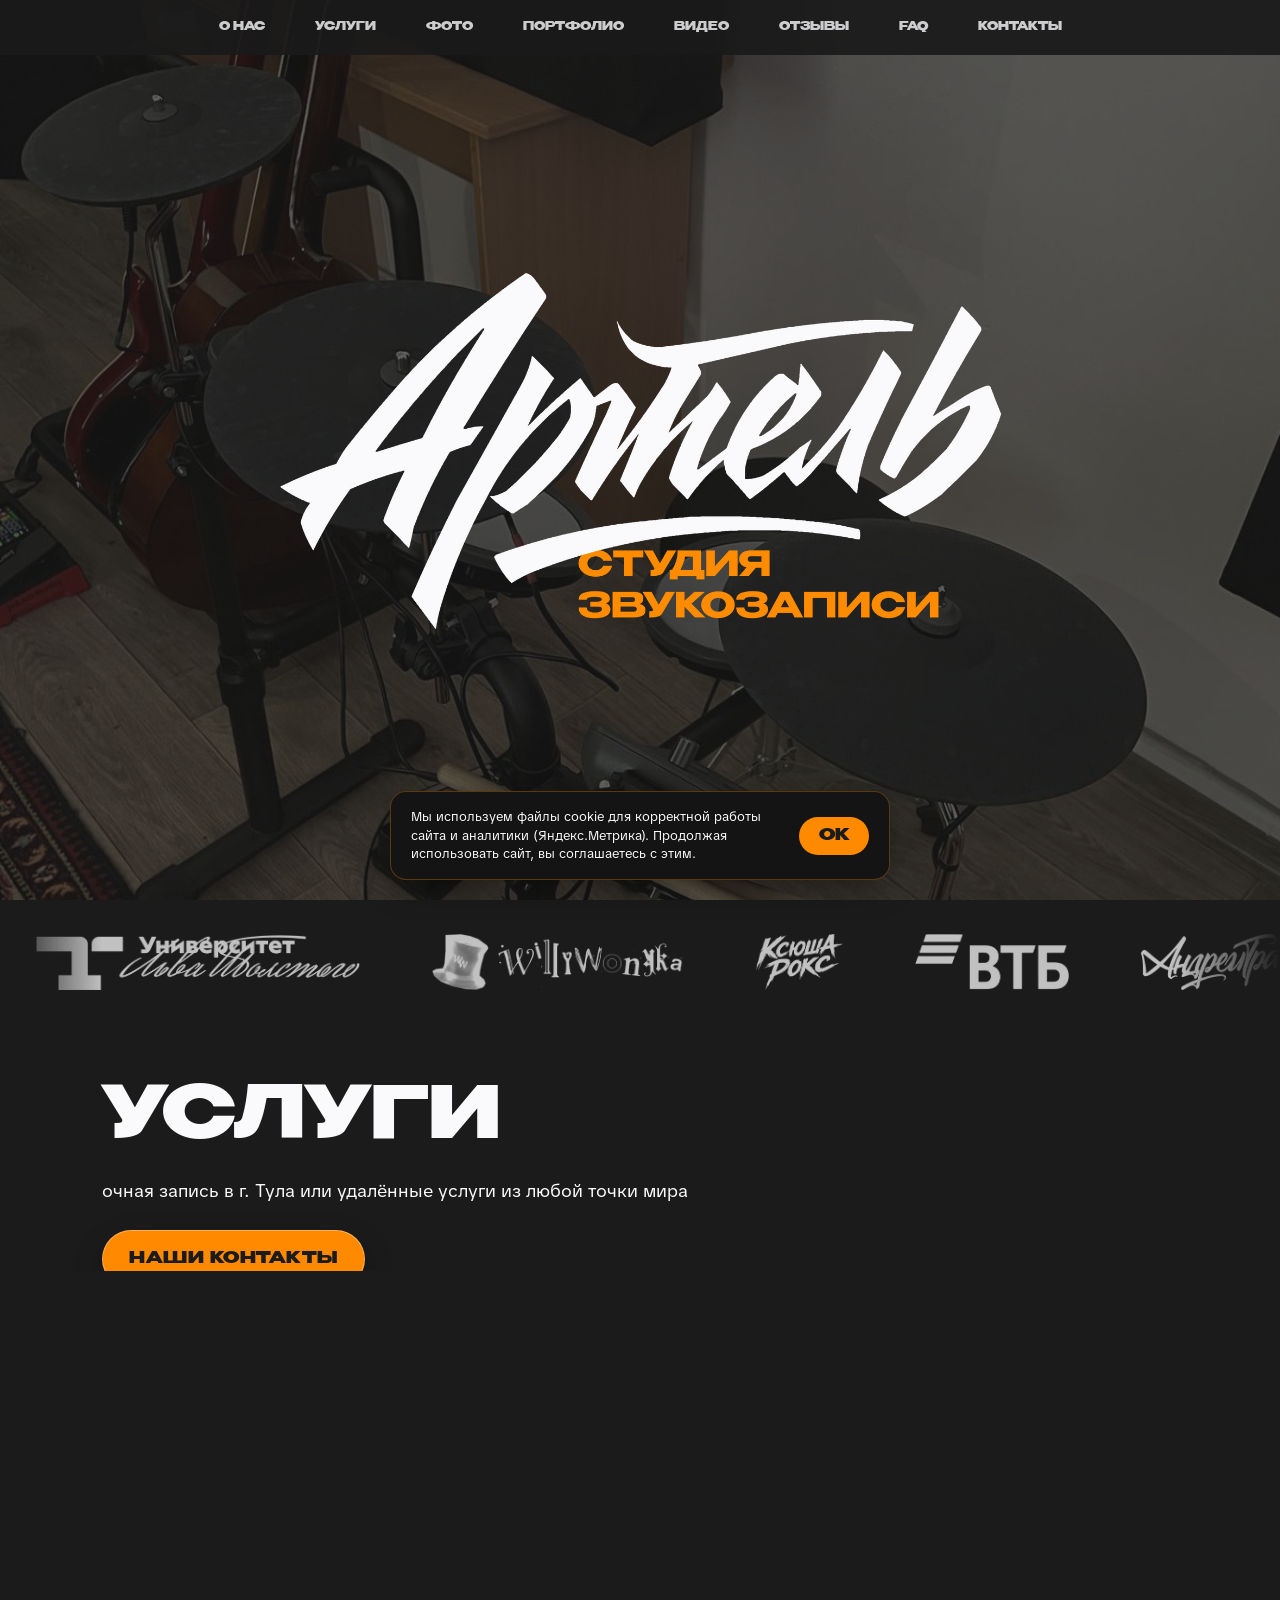
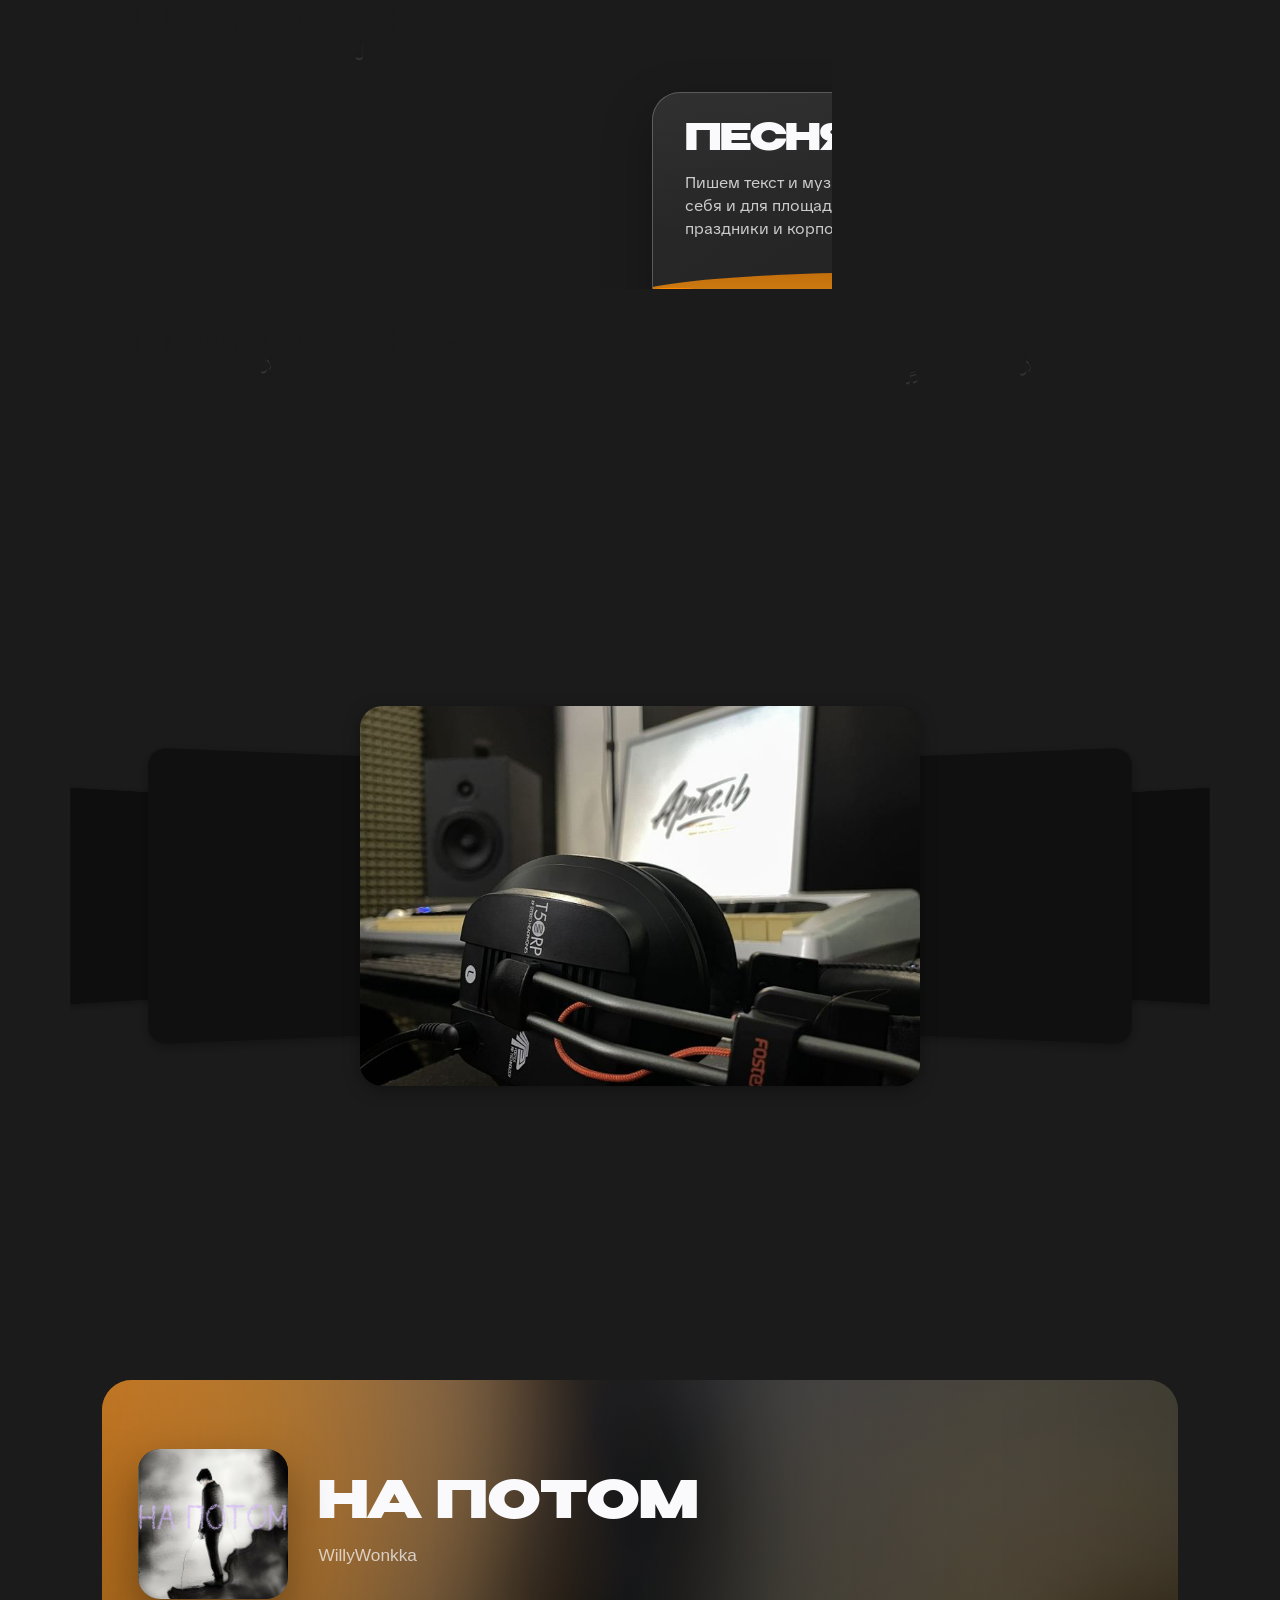
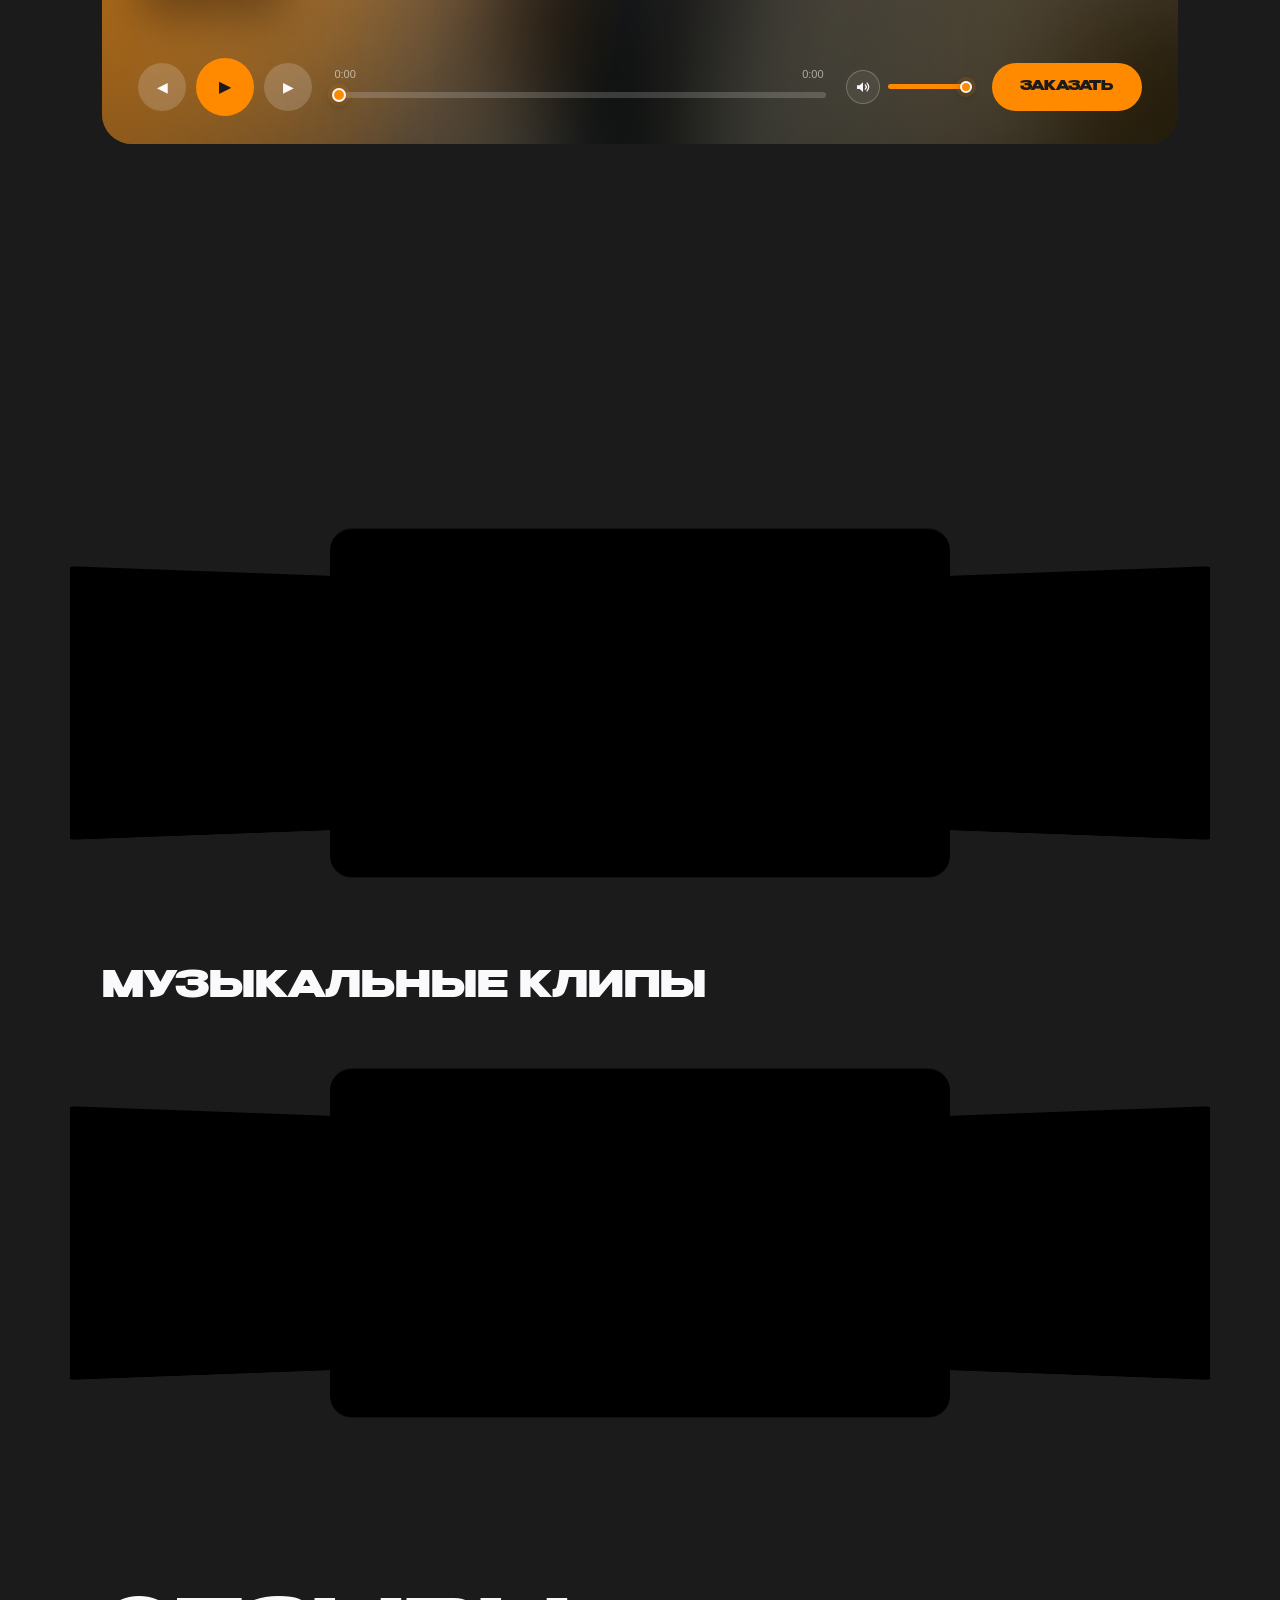
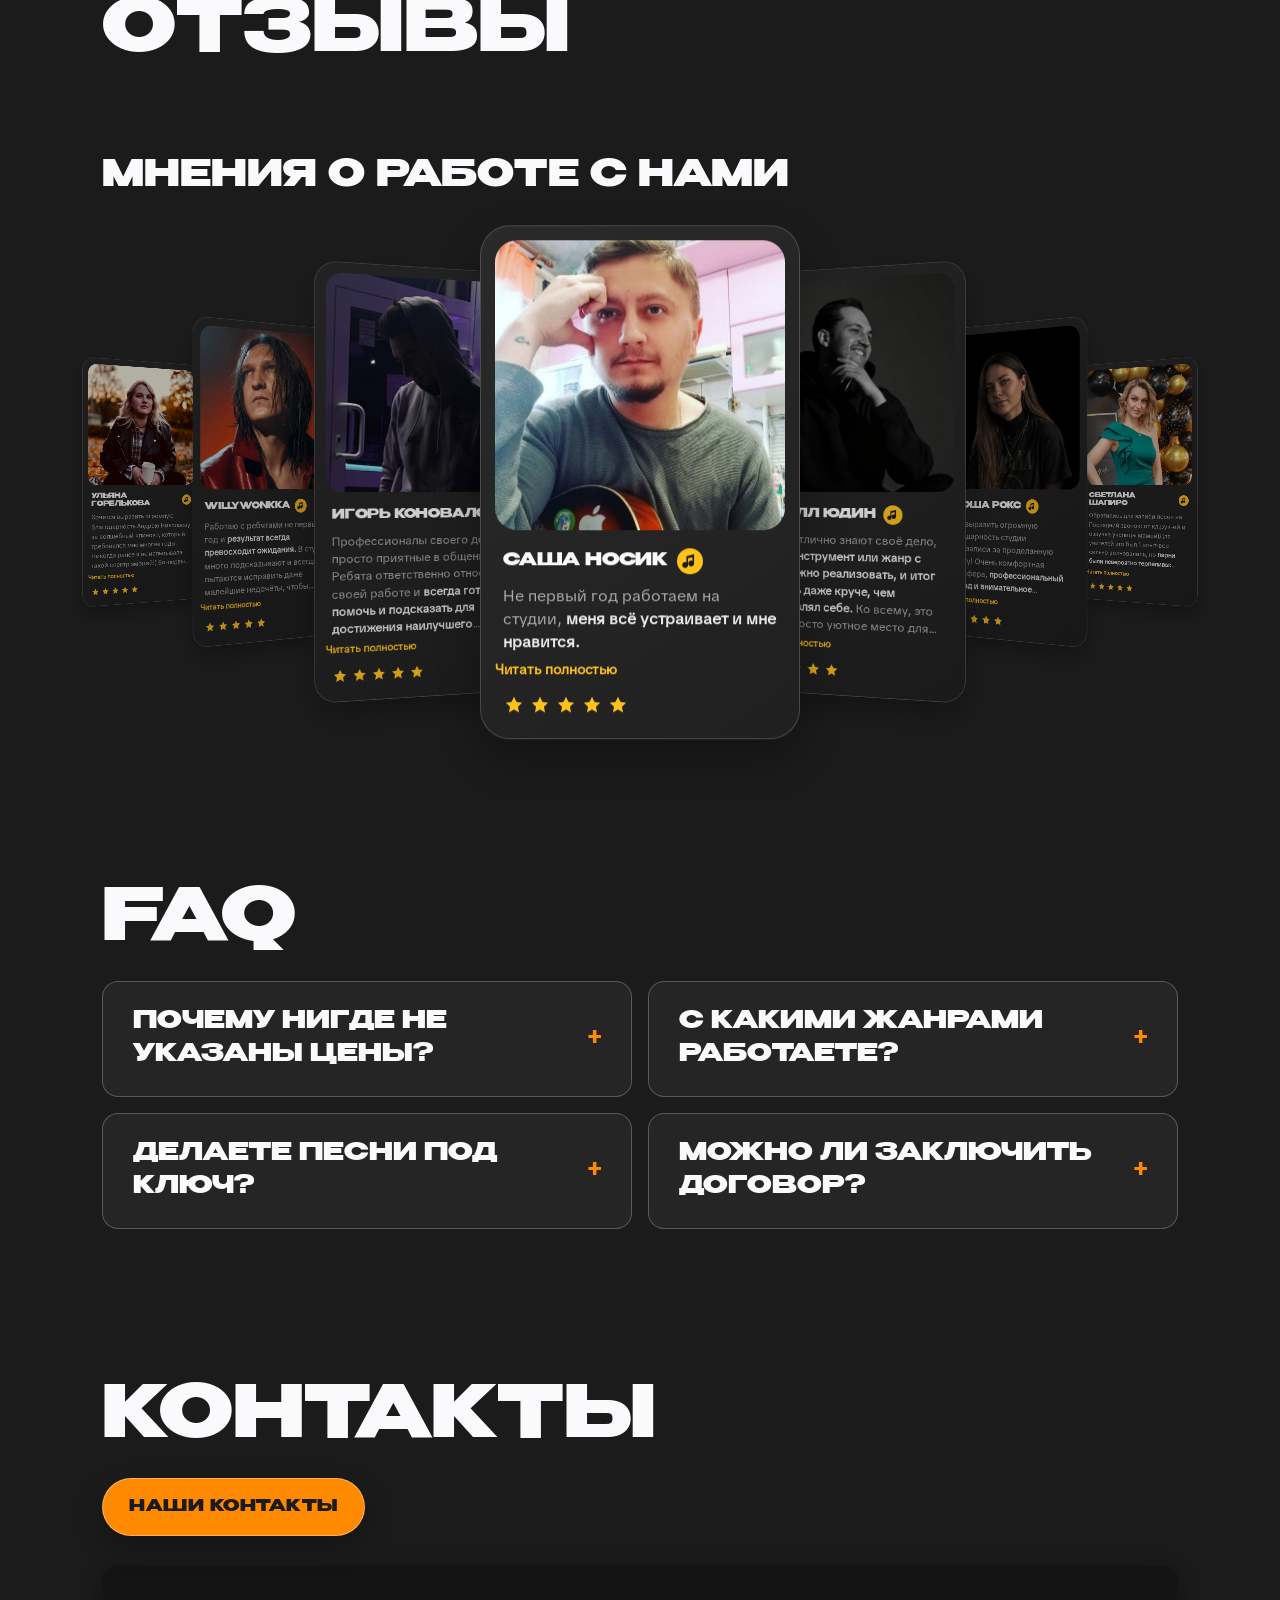
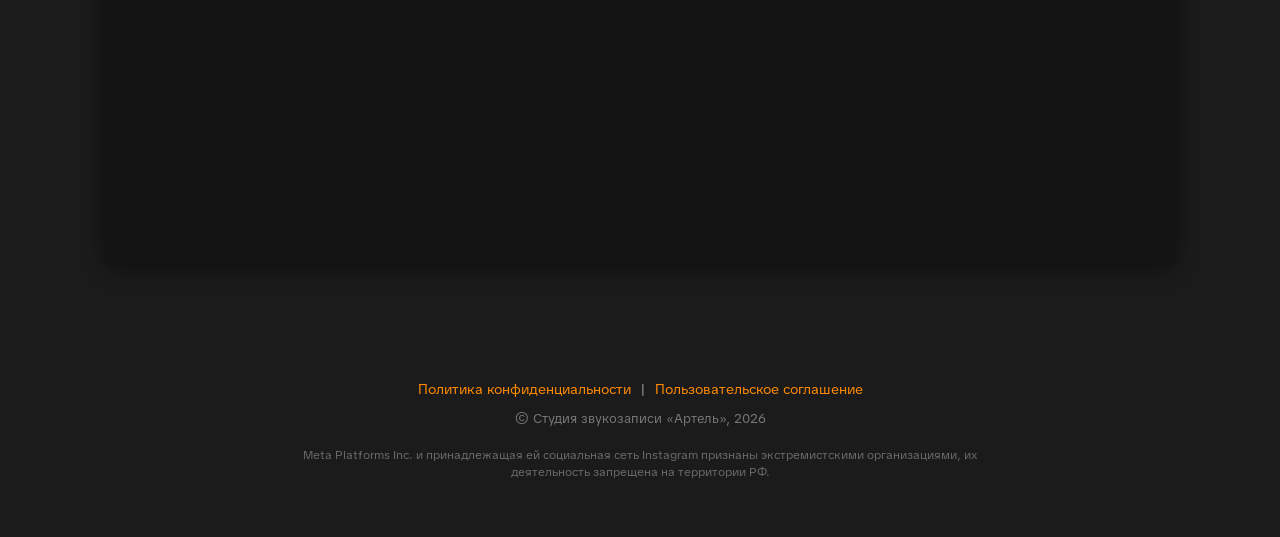
==== commit 50ccb234: "Регулятор громкости во всех плеерах Co-Authored-By: Claude Sonnet 5.5 <noreply@anthropic.com> Claude" ====
--- a/index.html
+++ b/index.html
@@ -16,7 +16,7 @@
     <meta property="og:type" content="website" />
     <meta property="og:site_name" content="«Артель» | Студия звукозаписи" />
     
-    <link rel="stylesheet" href="styles.css?v=20261027b">
+    <link rel="stylesheet" href="styles.css?v=20261028b">
 
     <script type="text/javascript">
         function loadYandexMetrika() {
@@ -224,6 +224,14 @@
           <input class="artel-case-progress" data-progress type="range" min="0" max="100" value="0" step="0.1" aria-label="Позиция воспроизведения">
         </div>
 
+        <div class="artel-case-volume" data-volume-box>
+          <button class="artel-case-mute" type="button" data-mute aria-label="Выключить звук">
+            <svg class="vol-on" viewBox="0 0 24 24" aria-hidden="true"><path d="M4 9.5v5h3.6L12 18.5v-13L7.6 9.5H4Z"/><path class="vol-wave" d="M15 9.2a4 4 0 0 1 0 5.6M17.4 6.8a7.4 7.4 0 0 1 0 10.4" fill="none" stroke="currentColor" stroke-width="1.8" stroke-linecap="round"/></svg>
+            <svg class="vol-off" viewBox="0 0 24 24" aria-hidden="true"><path d="M4 9.5v5h3.6L12 18.5v-13L7.6 9.5H4Z"/><path d="m15.5 9.5 5 5m0-5-5 5" fill="none" stroke="currentColor" stroke-width="1.8" stroke-linecap="round"/></svg>
+          </button>
+          <input class="artel-case-volume-range" data-volume type="range" min="0" max="100" value="100" step="1" aria-label="Громкость">
+        </div>
+
         <a class="artel-case-order" href="#contacts">ЗАКАЗАТЬ</a>
       </div>
 
@@ -1567,6 +1575,25 @@
   });
 })();
 </script>
+<script>
+(function(){
+  var audio=document.querySelector('[data-audio]'),box=document.querySelector('[data-volume-box]');
+  if(!audio||!box)return;
+  var range=box.querySelector('[data-volume]'),mute=box.querySelector('[data-mute]');
+  // iOS не даёт менять громкость программно — прячем регулятор
+  var t=audio.volume;audio.volume=.5;
+  if(Math.abs(audio.volume-.5)>.01){box.style.display='none';return;}
+  audio.volume=t;
+  var vol=1;try{var sv=parseFloat(localStorage.getItem('artelVol'));if(sv>=0&&sv<=1)vol=sv;}catch(e){}
+  var last=vol||.7;
+  function paint(){var v=audio.muted?0:audio.volume;range.value=Math.round(v*100);range.style.setProperty('--volume',Math.round(v*100)+'%');box.classList.toggle('is-muted',v===0);mute.setAttribute('aria-label',v===0?'Включить звук':'Выключить звук');}
+  function apply(v,save){audio.volume=v;audio.muted=v===0;if(v>0)last=v;if(save){try{localStorage.setItem('artelVol',String(v));}catch(e){}}paint();}
+  range.addEventListener('input',function(){apply(range.value/100,true);});
+  mute.addEventListener('click',function(){if(audio.muted||audio.volume===0)apply(last,true);else apply(0,true);});
+  apply(vol,false);
+  audio.addEventListener('volumechange',paint);
+})();
+</script>
 <script src="bg-slider.js" defer></script>
 </body>
 </html>
--- a/styles.css
+++ b/styles.css
@@ -5701,3 +5701,25 @@
 .service-card,.services-cards .service-card,.media-card,.video-examples-section .media-card,.music-card{animation:none !important}
 *,*::before,*::after{-webkit-backdrop-filter:none !important;backdrop-filter:none !important}
 .header{background:rgba(27,27,27,.92) !important}
+
+/* ===== регулятор громкости плеера ===== */
+.artel-case-volume{display:flex;align-items:center;gap:8px;flex:none}
+.artel-case-mute{width:34px;height:34px;padding:0;border:1px solid rgba(250,250,252,.24);border-radius:50%;background:rgba(250,250,252,.06);color:#fafafc;display:inline-flex;align-items:center;justify-content:center;cursor:pointer;transition:border-color .18s ease,background .18s ease,color .18s ease}
+.artel-case-mute:hover{border-color:#ff8a00;color:#ff8a00}
+.artel-case-mute svg{width:18px;height:18px;fill:currentColor}
+.artel-case-mute .vol-off{display:none}
+.artel-case-volume.is-muted .vol-on{display:none}
+.artel-case-volume.is-muted .vol-off{display:block}
+.artel-case-volume-range{--volume:100%;width:84px;height:20px;margin:0;padding:0;appearance:none;-webkit-appearance:none;background:transparent;cursor:pointer}
+.artel-case-volume-range::-webkit-slider-runnable-track{height:5px;border-radius:999px;background:linear-gradient(90deg,#ff8a00 0 var(--volume),rgba(250,250,252,.18) var(--volume) 100%)}
+.artel-case-volume-range::-moz-range-track{height:5px;border-radius:999px;background:rgba(250,250,252,.18)}
+.artel-case-volume-range::-moz-range-progress{height:5px;border-radius:999px;background:#ff8a00}
+.artel-case-volume-range::-webkit-slider-thumb{appearance:none;-webkit-appearance:none;width:12px;height:12px;margin-top:-3.5px;border:2px solid #fafafc;border-radius:50%;background:#ff8a00;box-shadow:0 0 0 4px rgba(255,138,0,.14),0 3px 10px rgba(0,0,0,.35);transition:transform .18s ease}
+.artel-case-volume-range::-moz-range-thumb{width:8px;height:8px;border:2px solid #fafafc;border-radius:50%;background:#ff8a00;box-shadow:0 0 0 4px rgba(255,138,0,.14)}
+.artel-case-volume-range:hover::-webkit-slider-thumb{transform:scale(1.18)}
+.artel-case-volume-range:focus-visible{outline:none}
+@media (max-width:700px){
+  .artel-case-player .artel-case-controls{grid-template-areas:"progress" "buttons" "volume" "order" !important}
+  .artel-case-player .artel-case-volume{grid-area:volume;justify-self:center;width:min(240px,70%)}
+  .artel-case-player .artel-case-volume-range{flex:1 1 auto;width:auto}
+}
